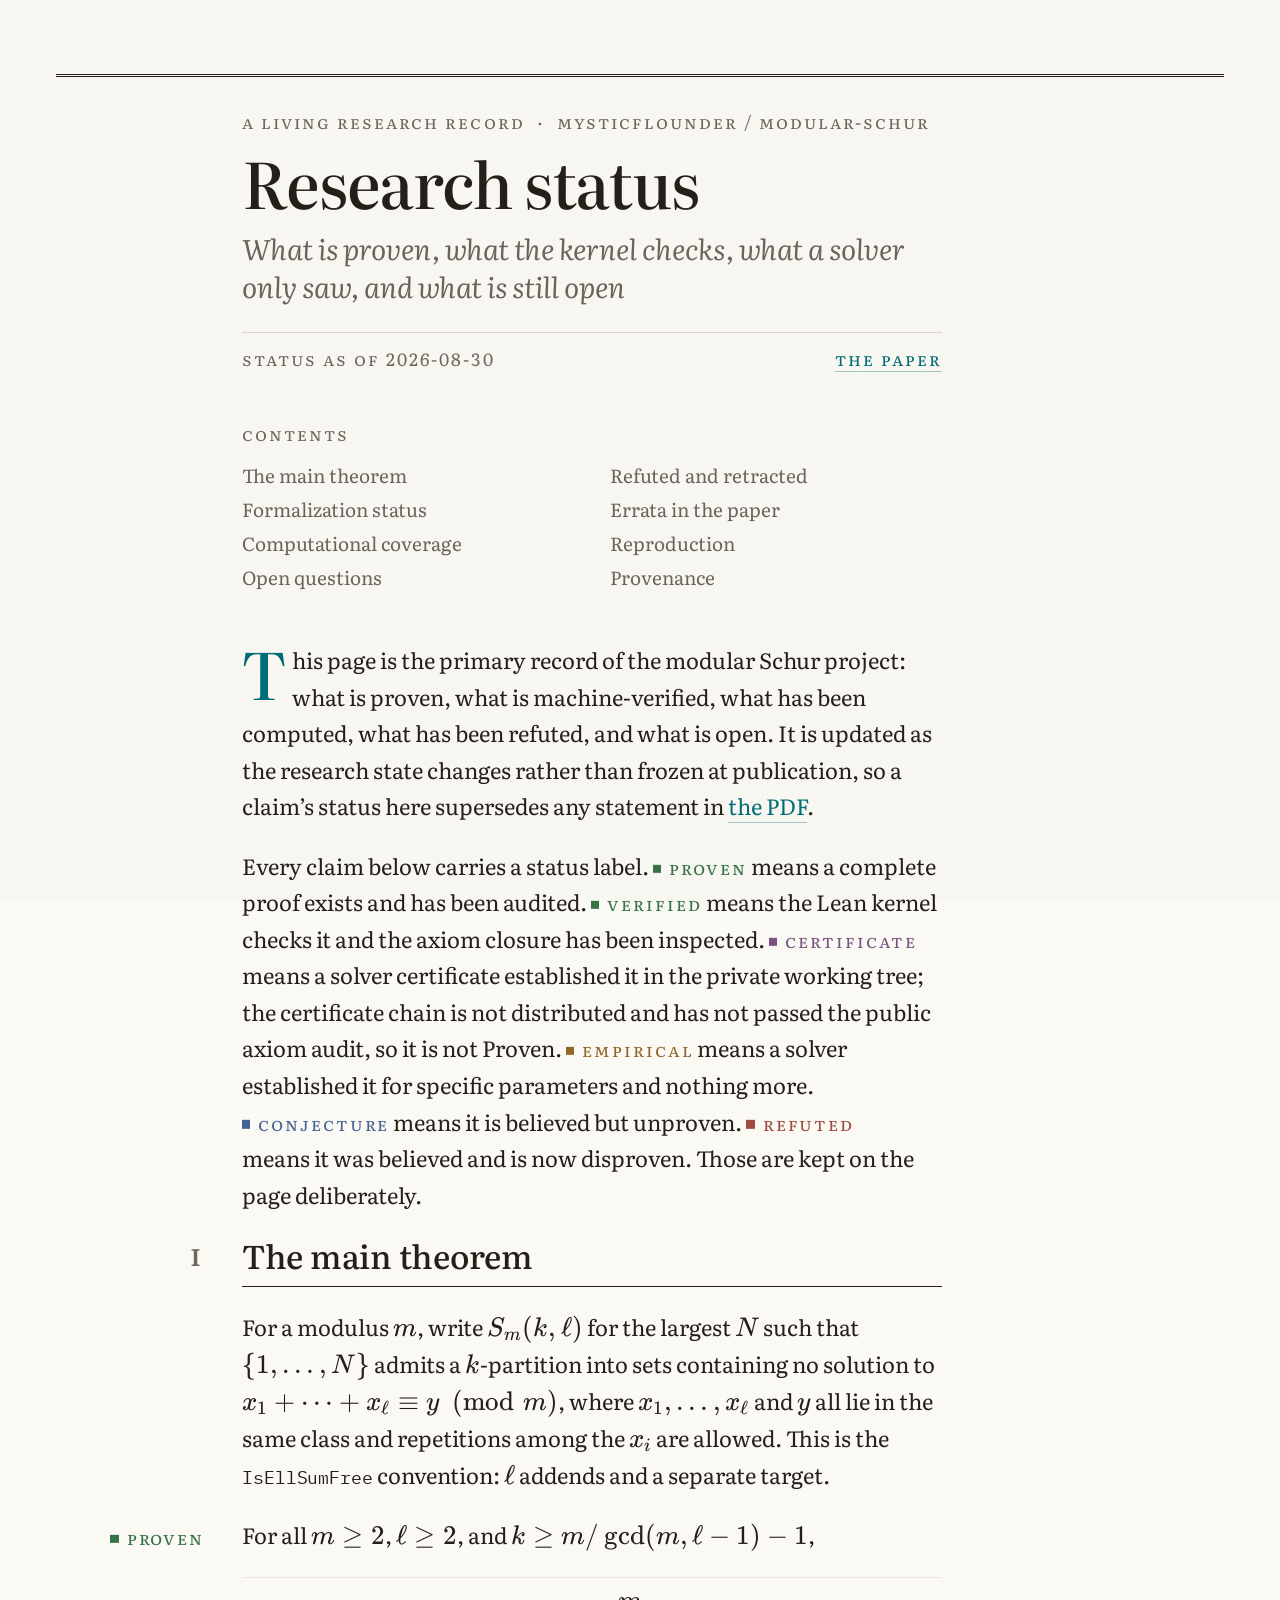
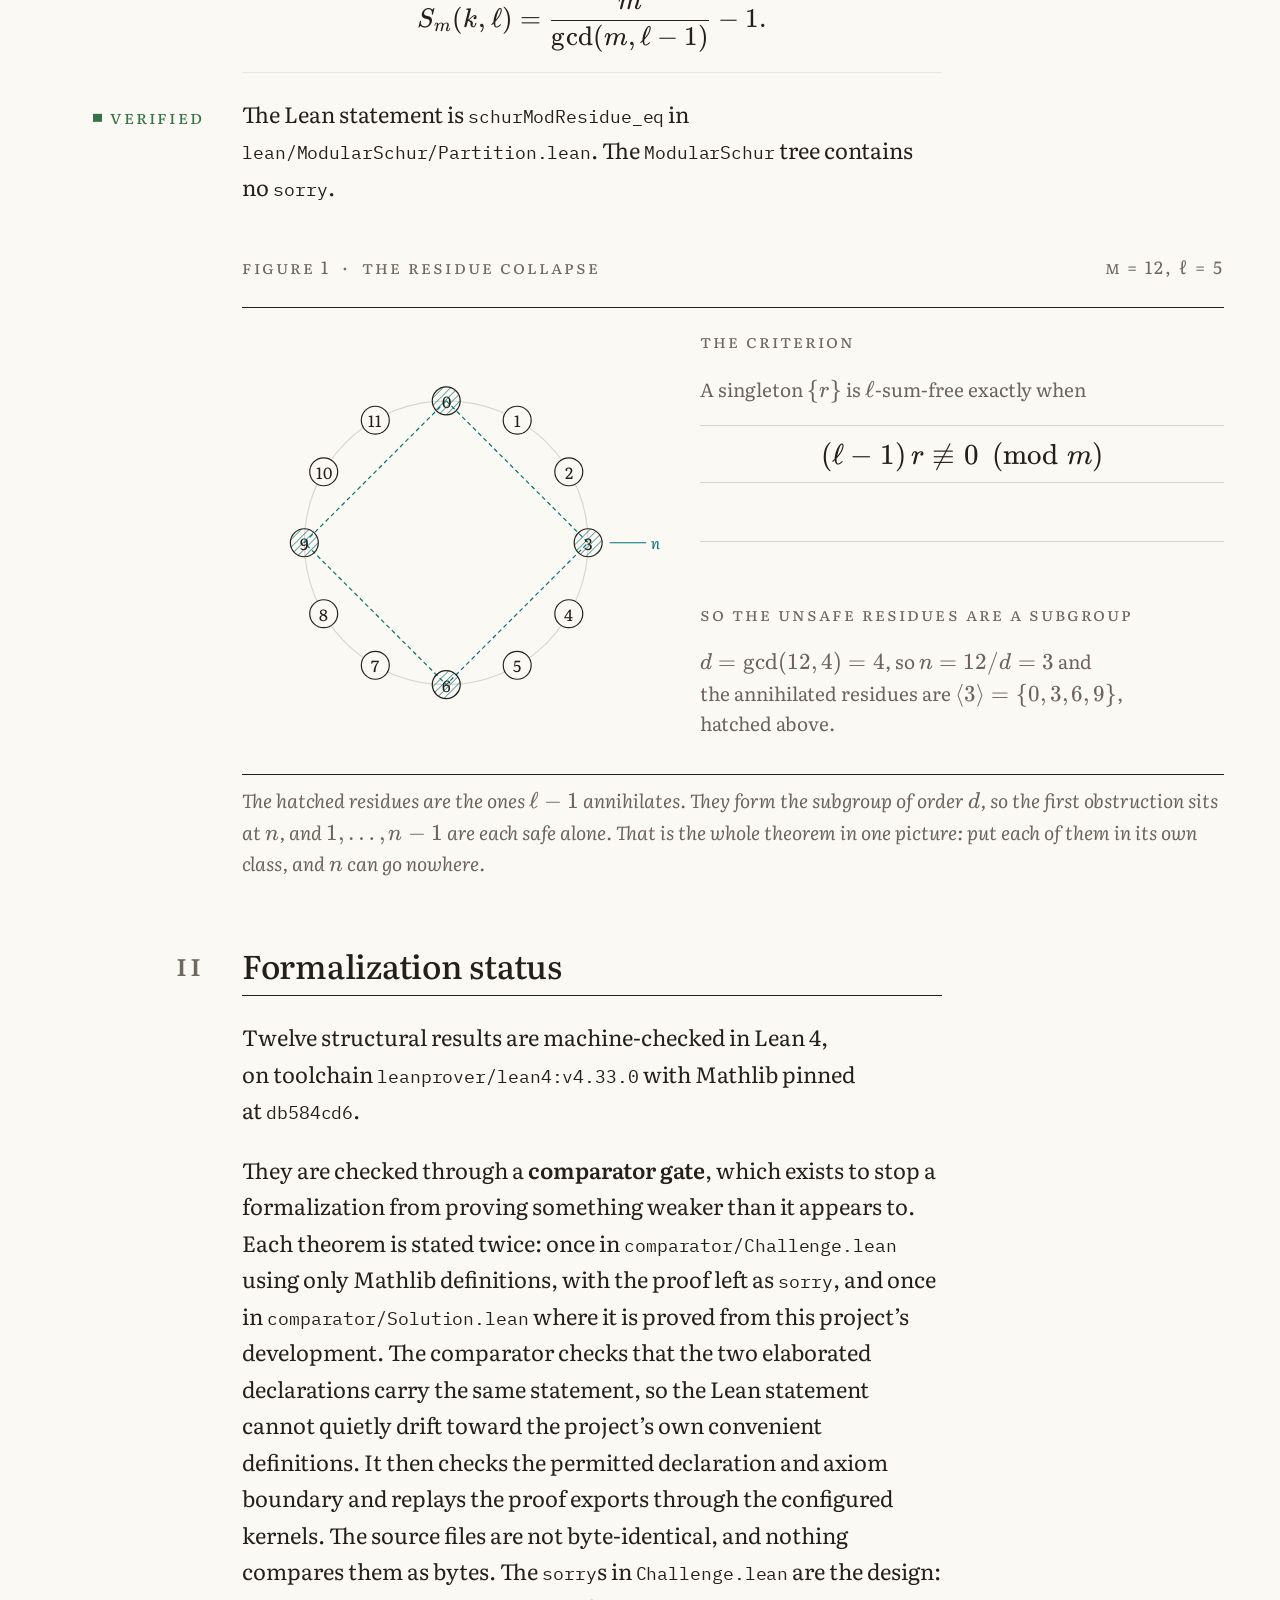
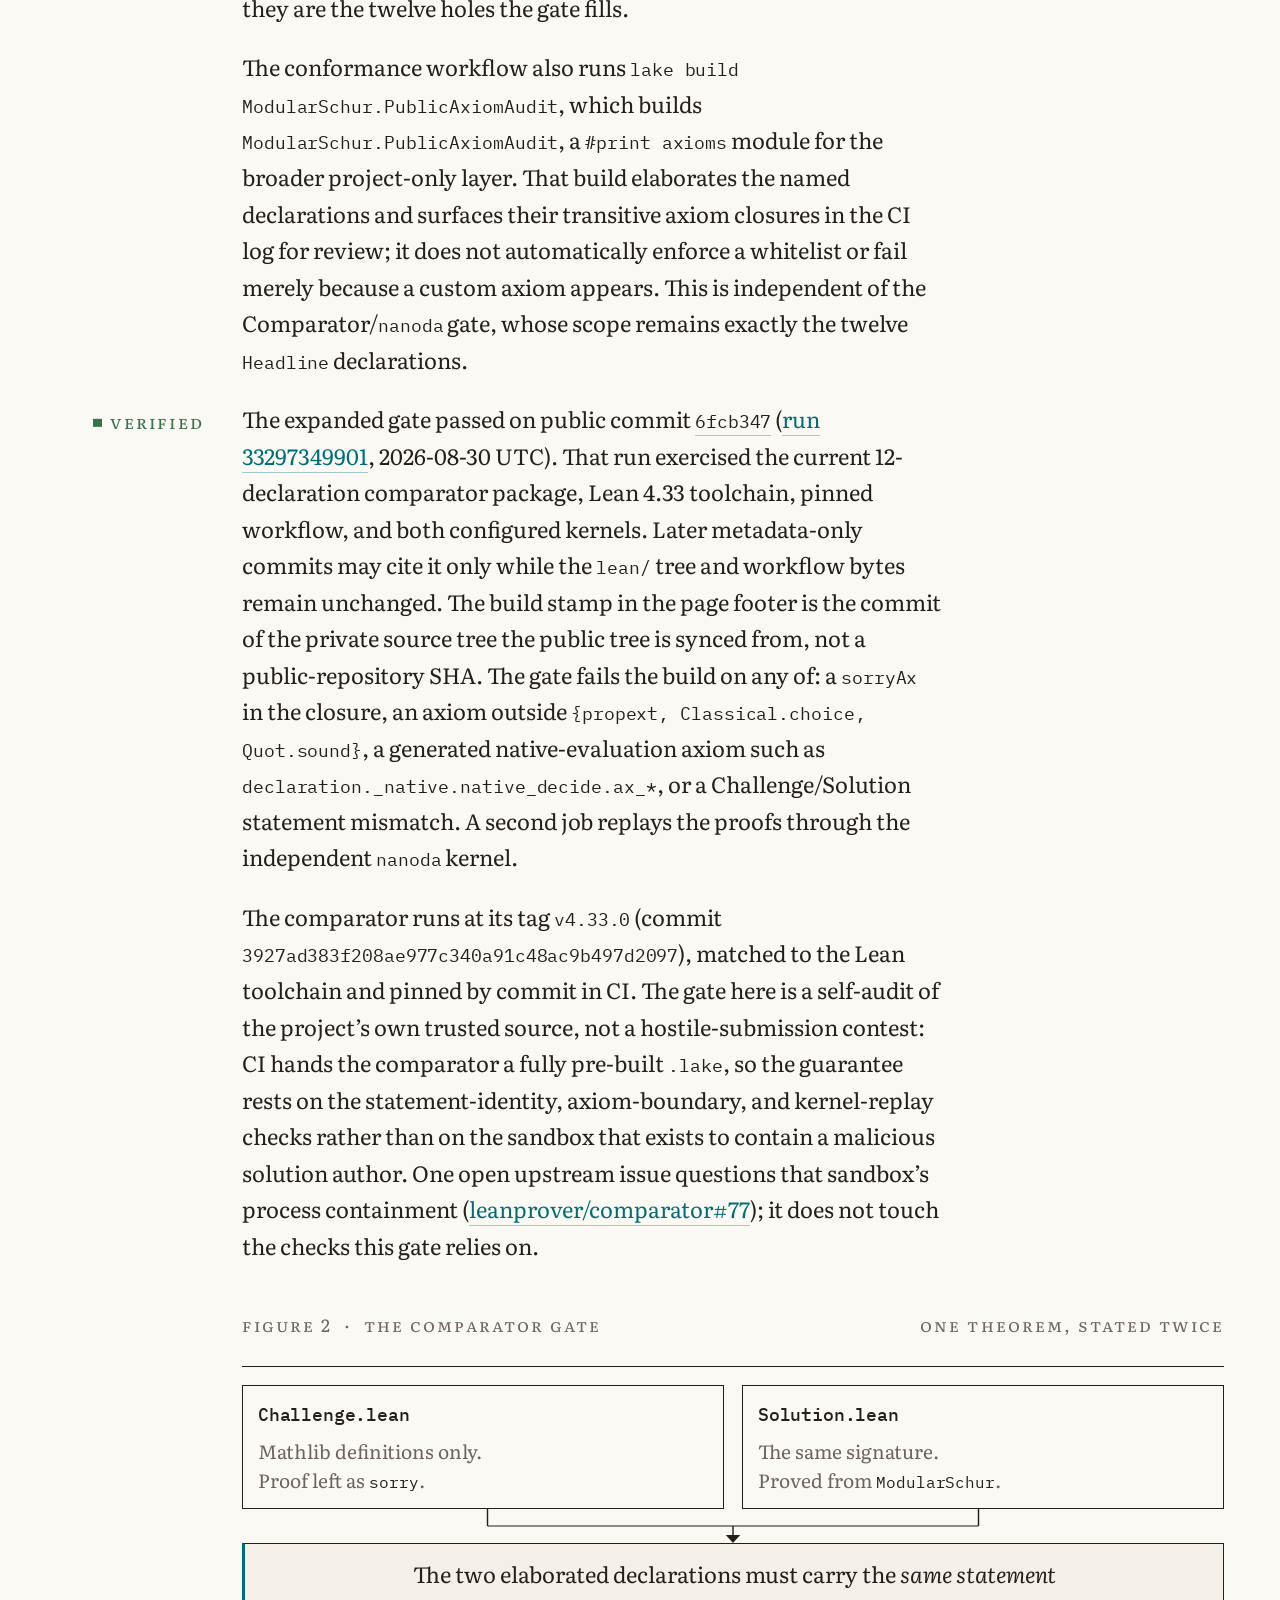
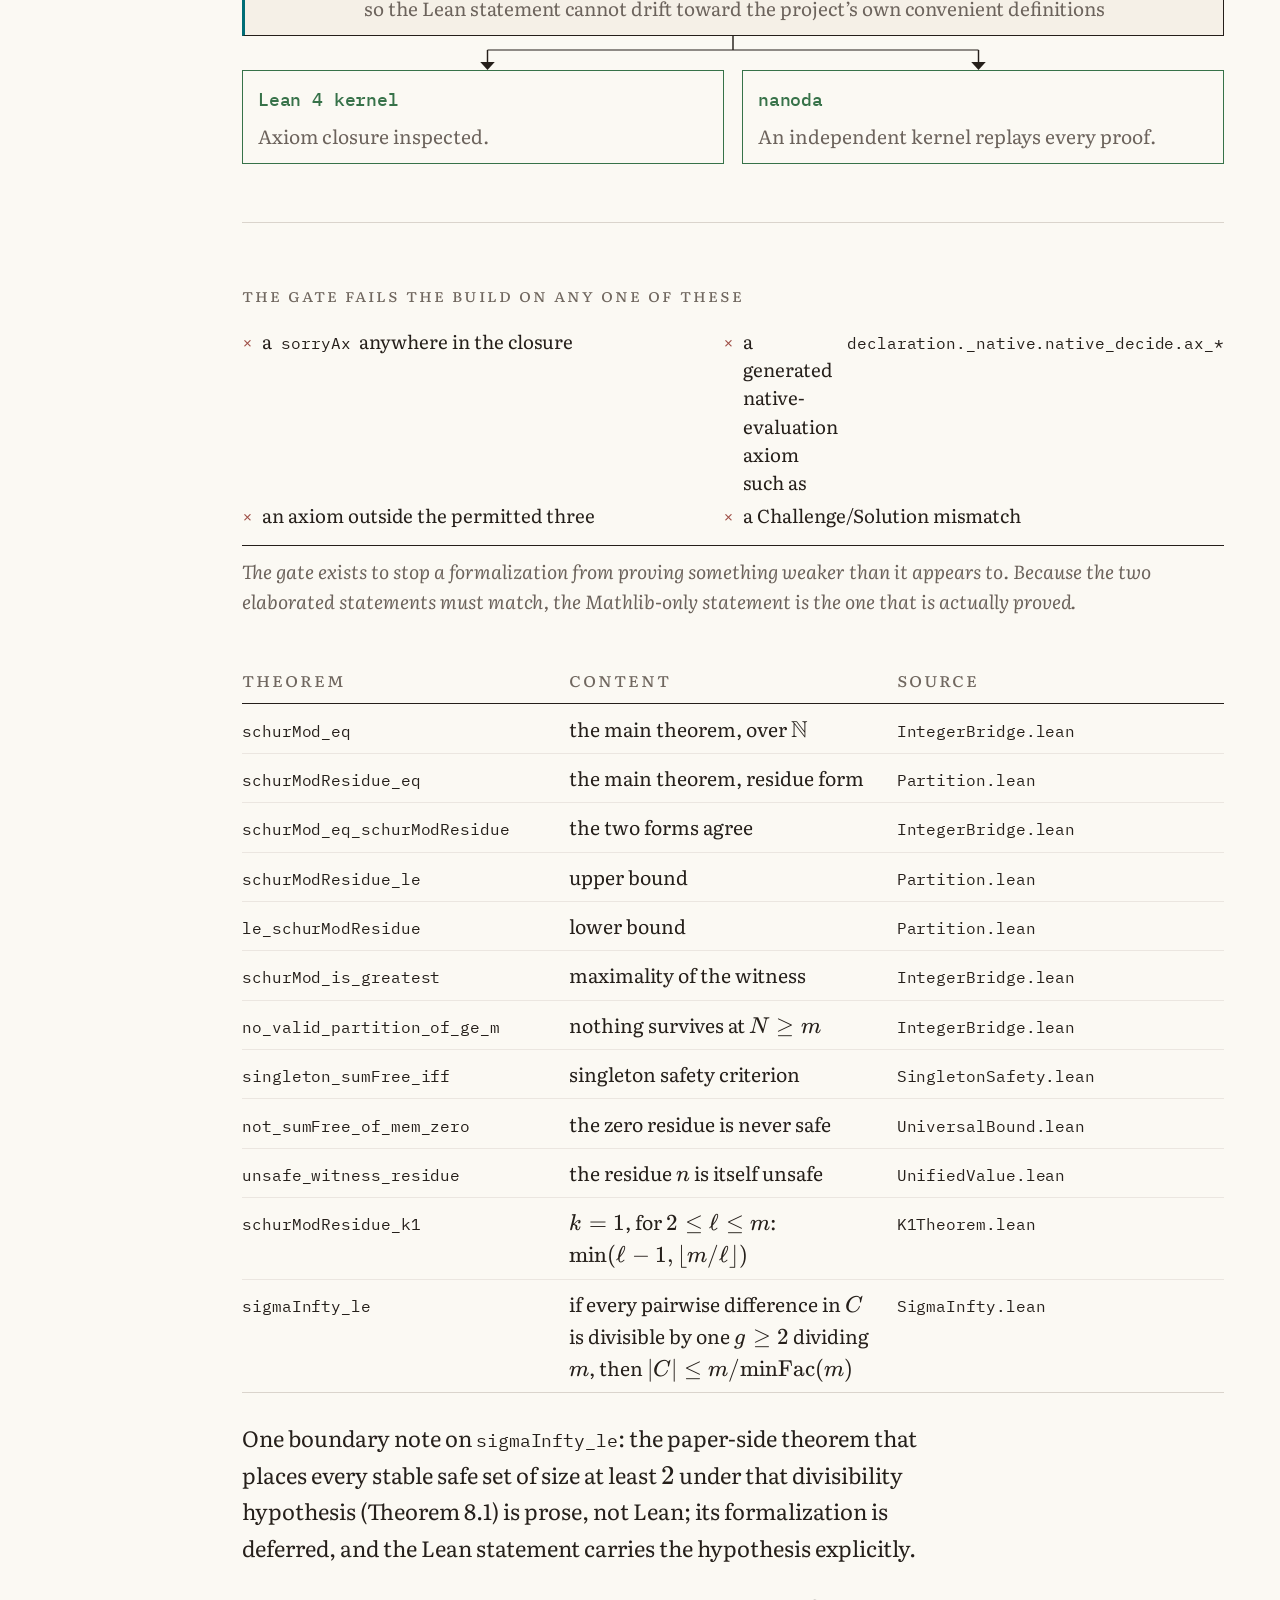
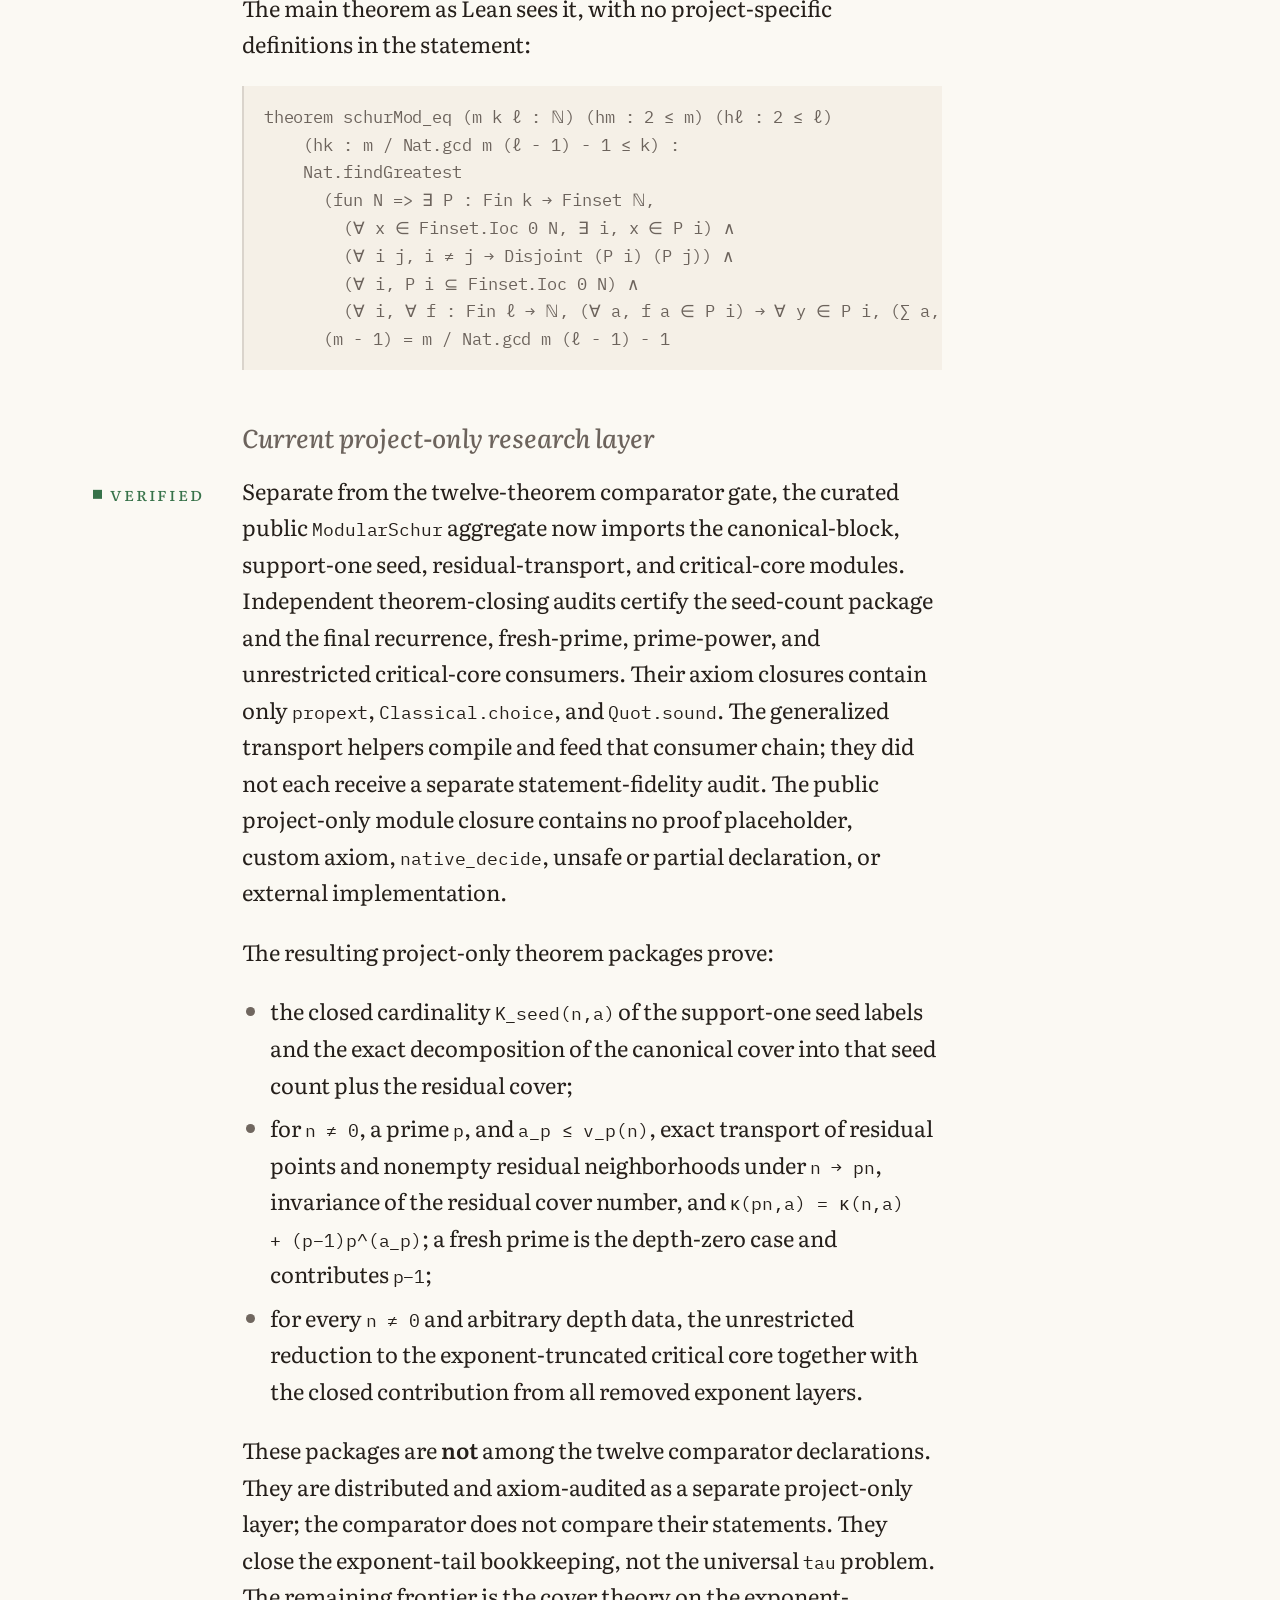
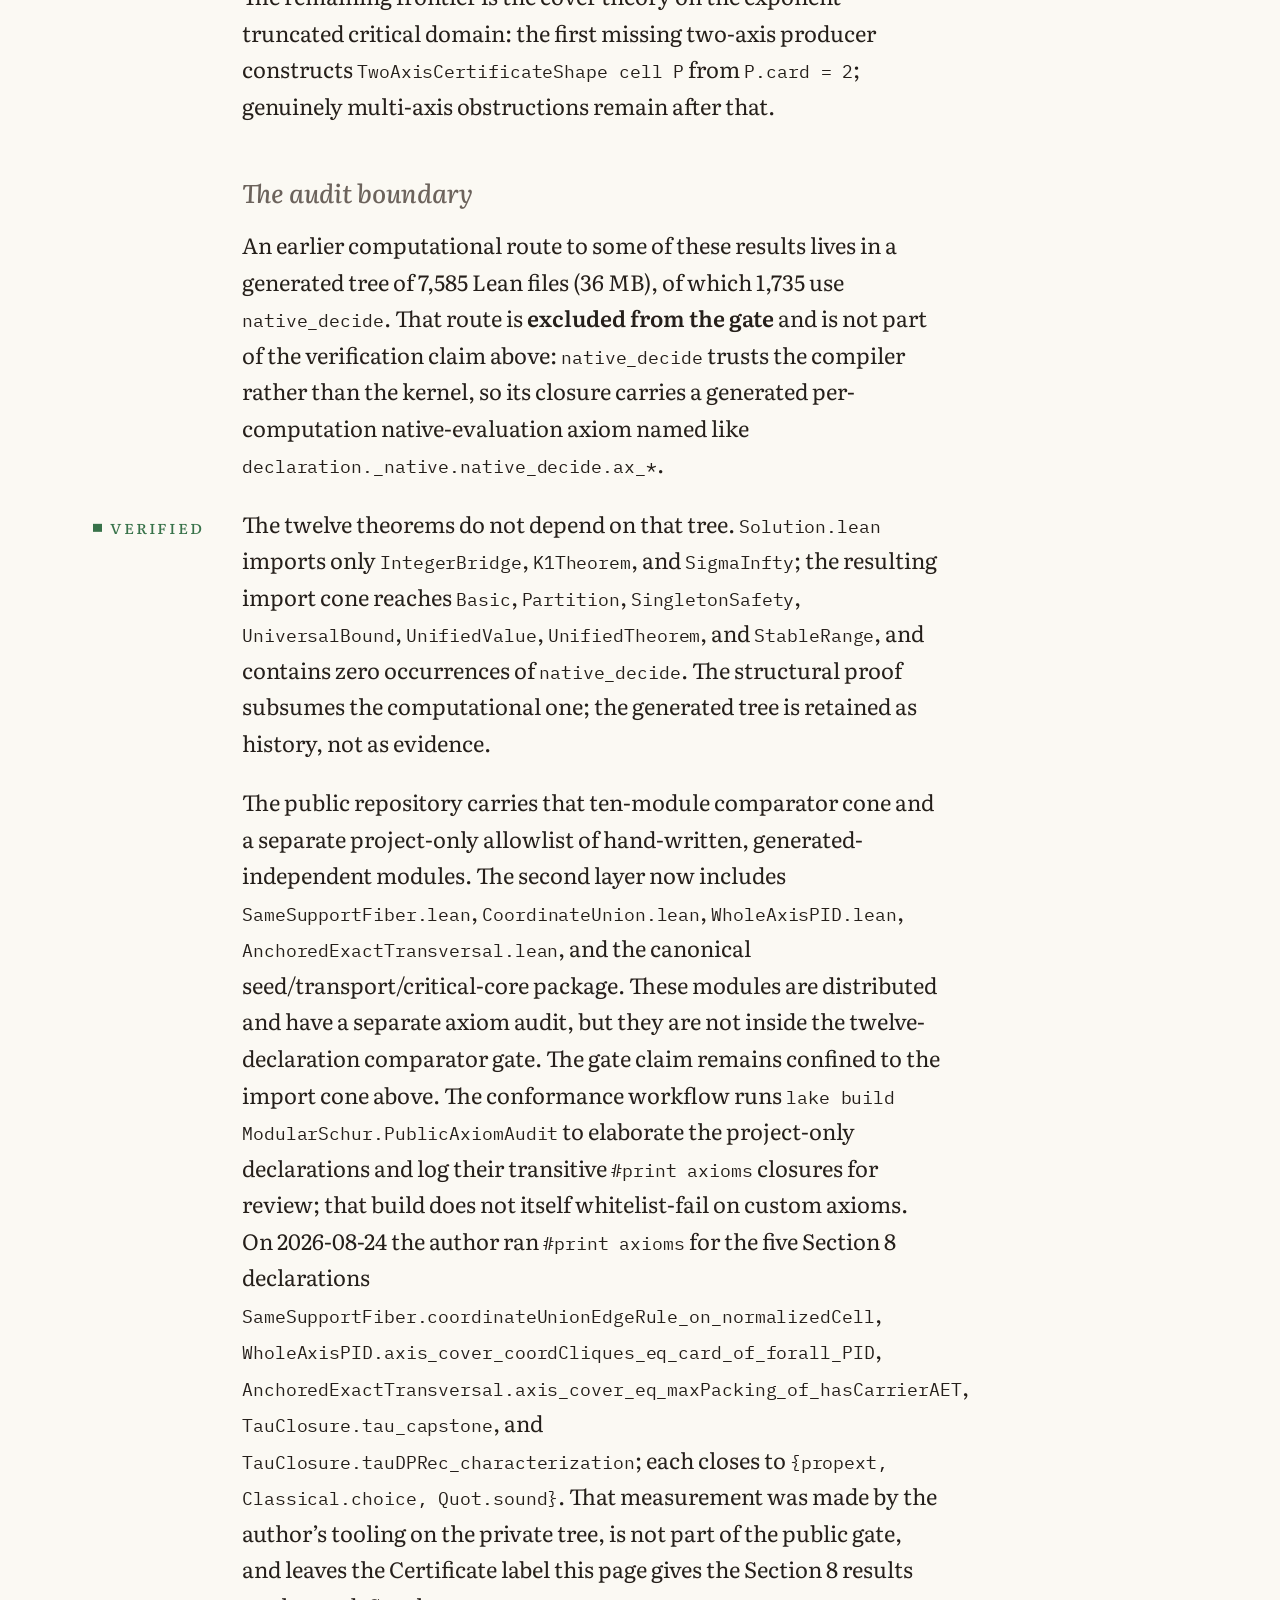
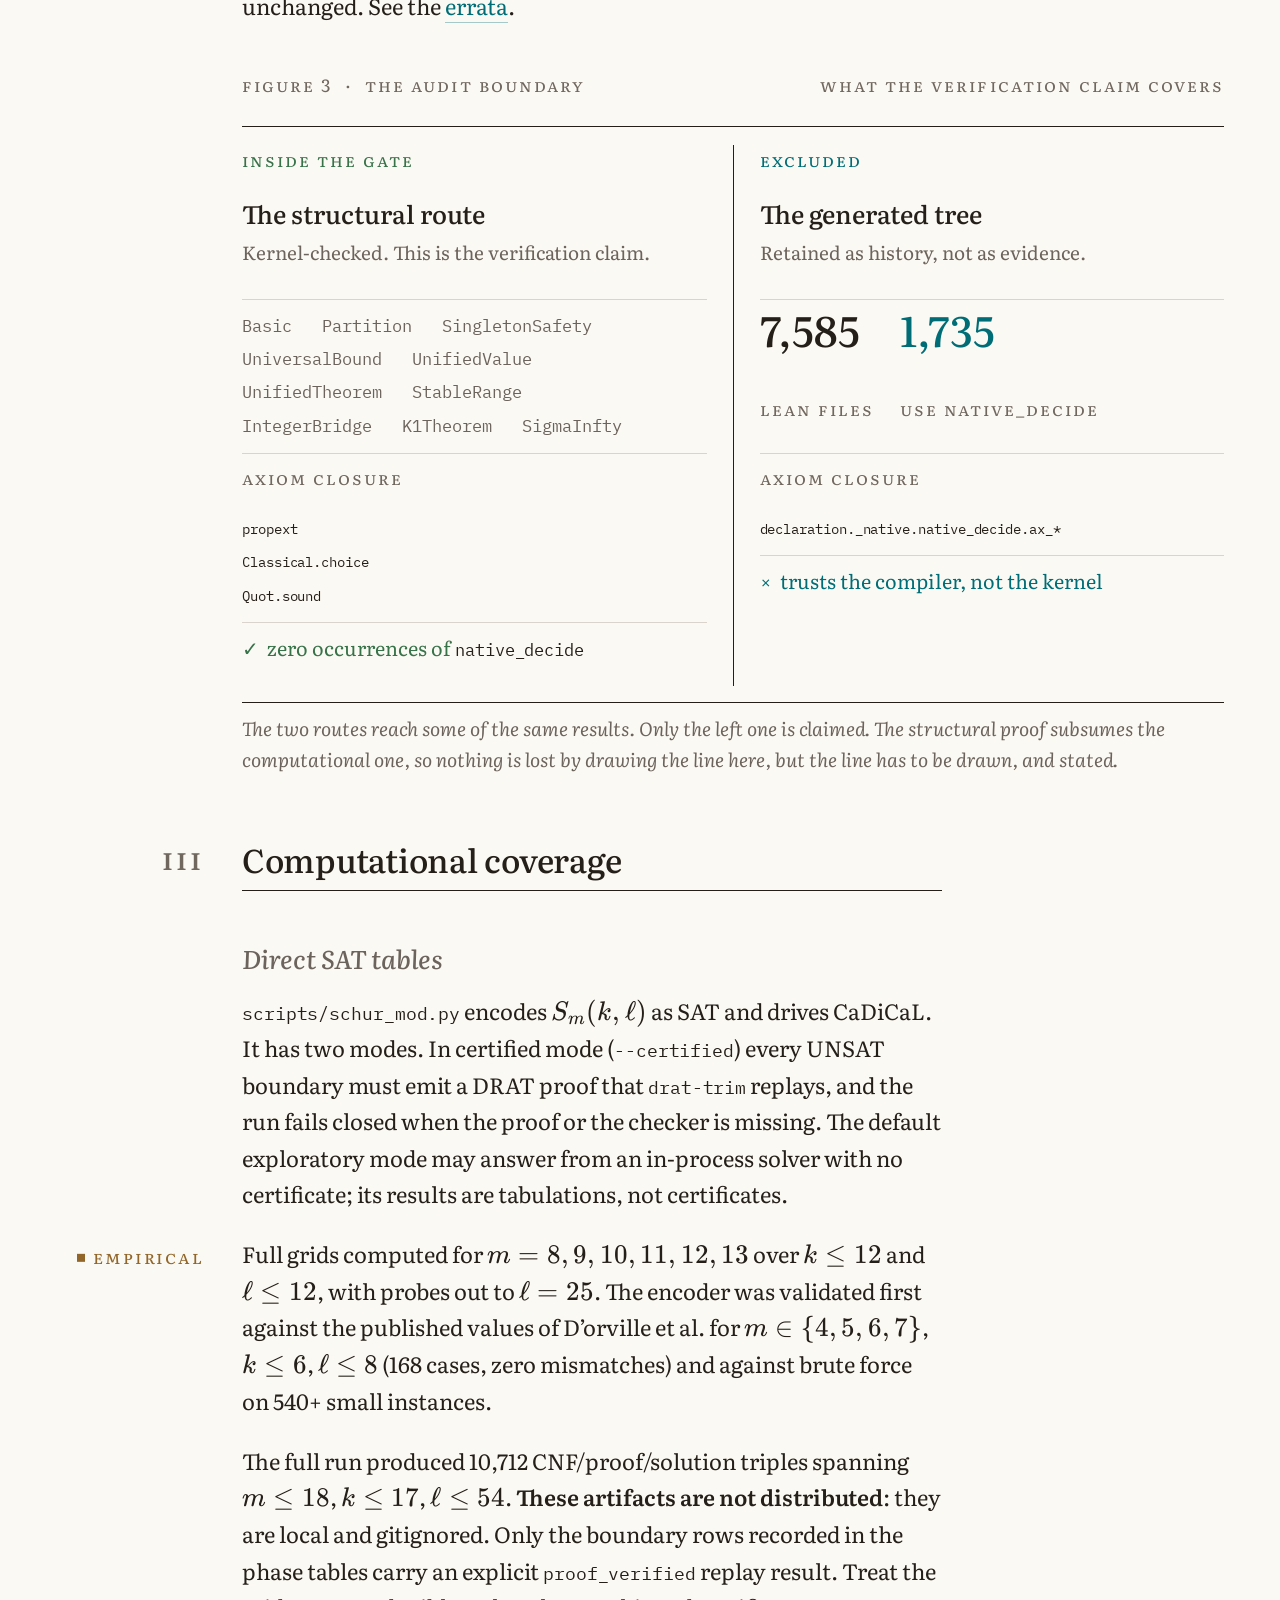
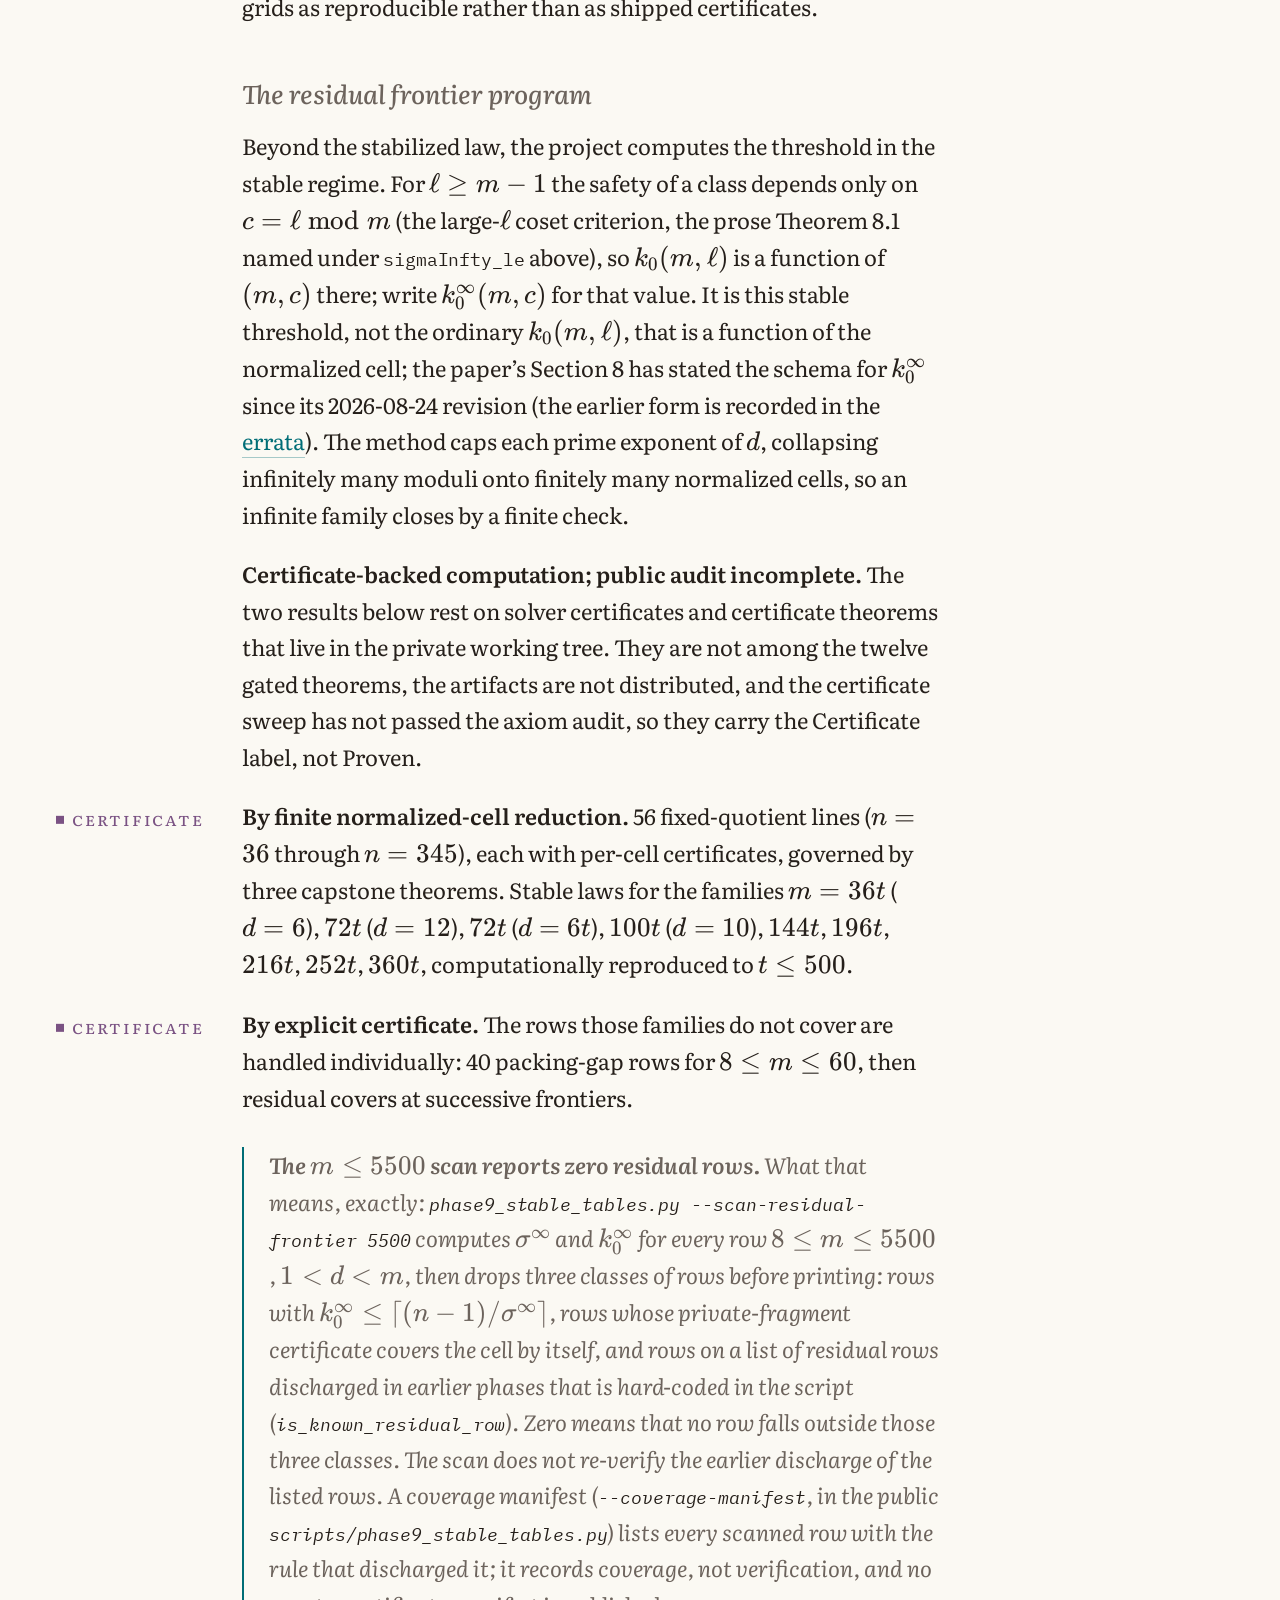
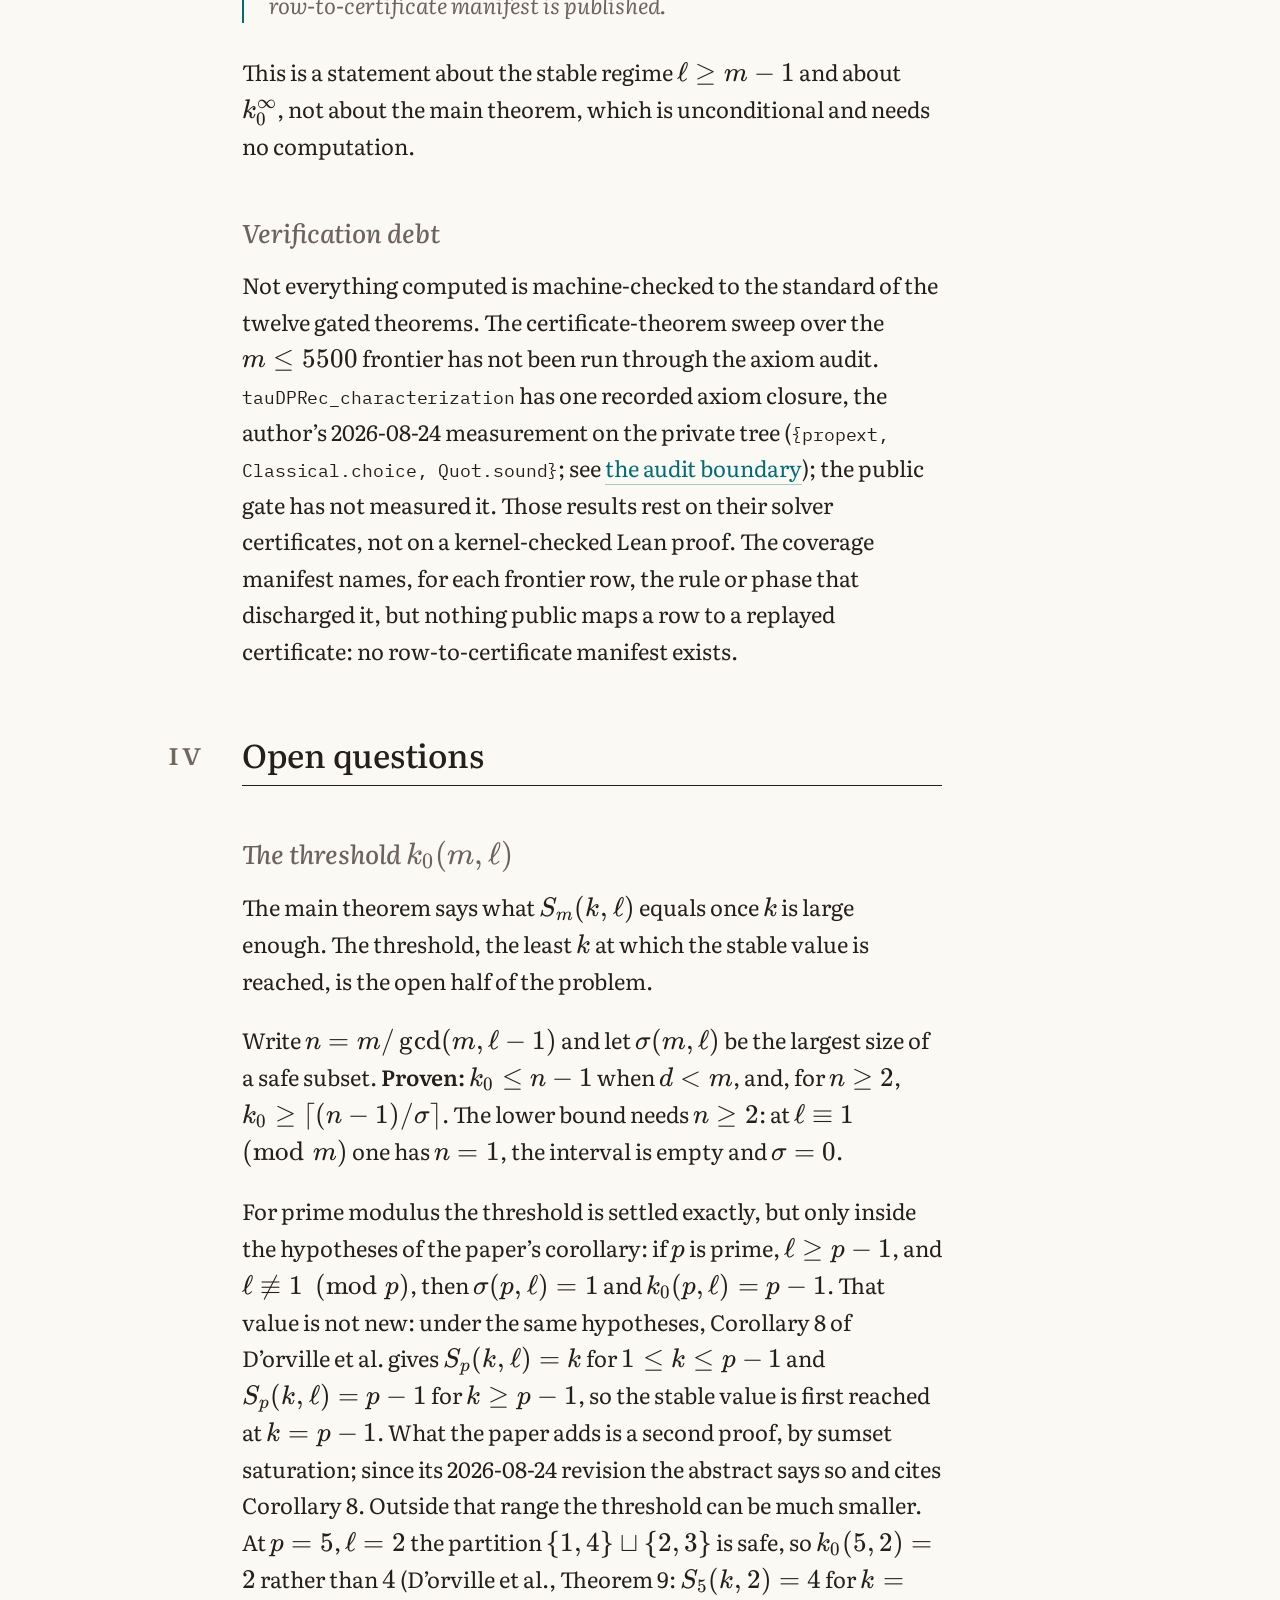
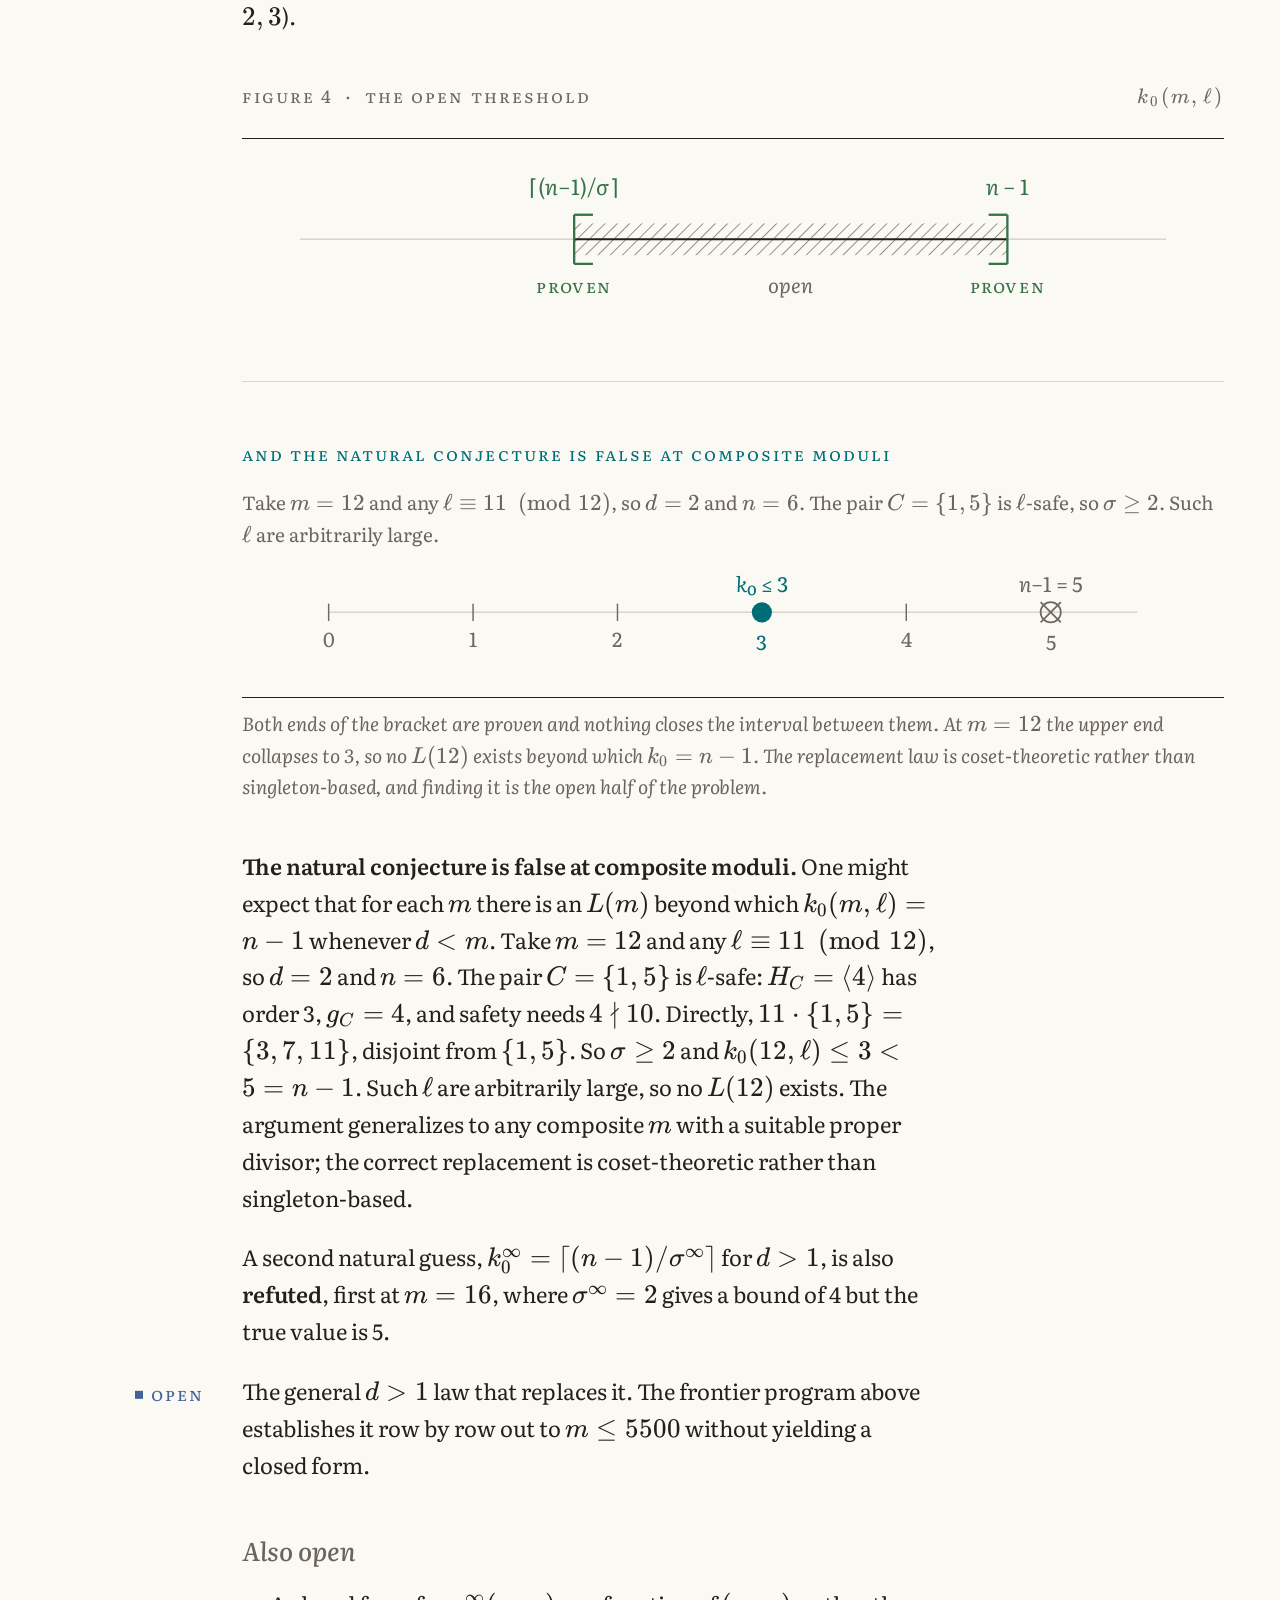
==== docs/status.html @ f4475322 "docs: avoid unsupported GitHub math macro Sync renderer-safe public documentation from source 8be47d" ====
<!DOCTYPE html>
<html lang="en">
<head>
  <meta charset="utf-8">
  <meta name="viewport" content="width=device-width, initial-scale=1">
  <title>Research status</title>
  <meta name="description" content="Research status record for the modular Schur project: claim-by-claim verification status, the Lean formalization inventory, and the computational frontier.">
  <link rel="canonical" href="https://mysticflounder.github.io/modular-schur/status.html">
  <meta property="og:title" content="Research status">
  <meta property="og:description" content="Research status record for the modular Schur project: claim-by-claim verification status, the Lean formalization inventory, and the computational frontier.">
  <meta property="og:url" content="https://mysticflounder.github.io/modular-schur/status.html">
  <meta property="og:type" content="article">
  <meta name="twitter:card" content="summary">
  <link rel="preconnect" href="https://fonts.googleapis.com">
  <link rel="preconnect" href="https://fonts.gstatic.com" crossorigin>
  <link rel="stylesheet" href="https://fonts.googleapis.com/css2?family=Literata:ital,opsz,wght@0,7..72,400;0,7..72,500;0,7..72,600;1,7..72,400;1,7..72,500&family=IBM+Plex+Mono:wght@400;500&display=swap">
  <link rel="stylesheet" href="assets/style.css">
<script defer="" src="assets/katex/katex.min.js"></script>
<script>document.addEventListener("DOMContentLoaded", function () {
 var mathElements = document.getElementsByClassName("math");
 var macros = [];
 for (var i = 0; i < mathElements.length; i++) {
  var texText = mathElements[i].firstChild;
  if (mathElements[i].tagName == "SPAN") {
   katex.render(texText.data, mathElements[i], {
    displayMode: mathElements[i].classList.contains('display'),
    throwOnError: false,
    macros: macros,
    fleqn: false
   });
}}});
</script>
<link rel="stylesheet" href="assets/katex/katex.min.css" />
</head>
<body class="page-status">

<a class="skip-link" href="#content">Skip to content</a>

<div class="sheet">


<header class="page-header">
  <div class="rule-double"></div>
  <p class="kicker">A living research record &nbsp;·&nbsp; mysticflounder / modular-schur</p>
  <h1>Research status</h1>
  <p class="subtitle">What is proven, what the kernel checks, what a solver only saw, and what is still open</p>
  <div class="dateline">
    <p class="kicker">Status as of 2026-08-30</p>
    <p class="kicker"><a href="index.html">The paper</a></p>
  </div>
</header>

<div class="body-grid">

<nav class="toc" aria-label="Contents">
  <h2>Contents</h2>
<ul>
<li><a href="#the-main-theorem" id="toc-the-main-theorem">The main theorem</a></li>
<li><a href="#formalization-status" id="toc-formalization-status">Formalization status</a></li>
<li><a href="#computational-coverage" id="toc-computational-coverage">Computational coverage</a></li>
<li><a href="#open-questions" id="toc-open-questions">Open questions</a></li>
<li><a href="#refuted-and-retracted" id="toc-refuted-and-retracted">Refuted and retracted</a></li>
<li><a href="#errata-in-the-paper" id="toc-errata-in-the-paper">Errata in the paper</a></li>
<li><a href="#reproduction" id="toc-reproduction">Reproduction</a></li>
<li><a href="#provenance" id="toc-provenance">Provenance</a></li>
</ul>
</nav>

<main id="content" class="content">
<p>This page is the primary record of the modular Schur project: what is proven, what is machine-verified, what has been computed, what has been refuted, and what is open. It is updated as the research state changes rather than frozen at publication, so a claim’s status here supersedes any statement in <a href="paper/modular-schur.pdf">the PDF</a>.</p>
<p>Every claim below carries a status label. <span class="stx st-proven">Proven</span> means a complete proof exists and has been audited. <span class="stx st-proven">Verified</span> means the Lean kernel checks it and the axiom closure has been inspected. <span class="stx st-cert">Certificate</span> means a solver certificate established it in the private working tree; the certificate chain is not distributed and has not passed the public axiom audit, so it is not Proven. <span class="stx st-empirical">Empirical</span> means a solver established it for specific parameters and nothing more. <span class="stx st-conj">Conjecture</span> means it is believed but unproven. <span class="stx st-refuted">Refuted</span> means it was believed and is now disproven. Those are kept on the page deliberately.</p>
<section id="the-main-theorem" class="level2">
<h2>The main theorem</h2>
<p>For a modulus <span class="math inline">m</span>, write <span class="math inline">S_m(k,\ell)</span> for the largest <span class="math inline">N</span> such that <span class="math inline">\{1,\ldots,N\}</span> admits a <span class="math inline">k</span>-partition into sets containing no solution to <span class="math inline">x_1 + \cdots + x_\ell \equiv y \pmod m</span>, where <span class="math inline">x_1,\ldots,x_\ell</span> and <span class="math inline">y</span> all lie in the same class and repetitions among the <span class="math inline">x_i</span> are allowed. This is the <code>IsEllSumFree</code> convention: <span class="math inline">\ell</span> addends and a separate target.</p>
<p><span class="st st-proven">Proven</span> For all <span class="math inline">m \ge 2</span>, <span class="math inline">\ell \ge 2</span>, and <span class="math inline">k \ge m/\gcd(m,\ell-1) - 1</span>,</p>
<p><span class="math display">S_m(k,\ell) = \frac{m}{\gcd(m,\ell-1)} - 1.</span></p>
<p><span class="st st-proven">Verified</span> The Lean statement is <code>schurModResidue_eq</code> in <code>lean/ModularSchur/Partition.lean</code>. The <code>ModularSchur</code> tree contains no <code>sorry</code>.</p>
<figure>
<div class="fig-head">
<p class="kicker">
Figure 1  ·  The residue collapse
</p>
<p class="kicker">
<i>m</i> = 12, <i>ℓ</i> = 5
</p>
</div>
<div class="fig-body">
<svg viewBox="0 0 400 340" role="img" aria-label="The twelve residues of Z modulo 12 arranged on a circle. The four unsafe residues 0, 3, 6 and 9 are hatched and form an inscribed square.">
<defs> <pattern id="f1hatch" width="5" height="5" patternTransform="rotate(45)" patternUnits="userSpaceOnUse"> <line class="s-acc" x1="0" y1="0" x2="0" y2="5" stroke-width="1.1"/> </pattern> </defs> <circle class="s-rule" cx="190" cy="170" r="132" stroke-width="1"/> <polygon class="s-acc" points="190,38 322,170 190,302 58,170" stroke-width="1.1" stroke-dasharray="4 3"/> <g class="s-ink" stroke-width="1.1"> <circle cx="190" cy="38"  r="13" fill="url(#f1hatch)"/> <circle cx="322" cy="170" r="13" fill="url(#f1hatch)"/> <circle cx="190" cy="302" r="13" fill="url(#f1hatch)"/> <circle cx="58"  cy="170" r="13" fill="url(#f1hatch)"/> <circle class="f-paper" cx="256" cy="56"  r="13"/> <circle class="f-paper" cx="304" cy="104" r="13"/> <circle class="f-paper" cx="304" cy="236" r="13"/> <circle class="f-paper" cx="256" cy="284" r="13"/> <circle class="f-paper" cx="124" cy="284" r="13"/> <circle class="f-paper" cx="76"  cy="236" r="13"/> <circle class="f-paper" cx="76"  cy="104" r="13"/> <circle class="f-paper" cx="124" cy="56"  r="13"/> </g> <g class="f-ink lbl"> <text x="190" y="38">0</text> <text x="256" y="56">1</text> <text x="304" y="104">2</text> <text x="322" y="170">3</text> <text x="304" y="236">4</text> <text x="256" y="284">5</text> <text x="190" y="302">6</text> <text x="124" y="284">7</text> <text x="76"  y="236">8</text> <text x="58"  y="170">9</text> <text x="76"  y="104">10</text> <text x="124" y="56">11</text> </g> <line class="s-acc" x1="342" y1="170" x2="376" y2="170" stroke-width="1"/> <text class="f-acc" x="380" y="170" font-size="14" font-style="italic" dominant-baseline="central">n</text>
</svg>
<div class="fig-aside">
<p class="kicker">
The criterion
</p>
<p class="fig-note">
A singleton <span class="math inline">\{r\}</span> is <span class="math inline">\ell</span>-sum-free exactly when
</p>
<p class="expr">
<span class="math inline">(\ell - 1)\,r \not\equiv 0 \pmod m</span>
</p>
<hr class="rule-h">
<p class="kicker">
So the unsafe residues are a subgroup
</p>
<p class="fig-note">
<span class="math inline">d = \gcd(12,4) = 4</span>, so <span class="math inline">n = 12/d = 3</span> and the annihilated residues are <span class="math inline">\langle 3\rangle = \{0,3,6,9\}</span>, hatched above.
</p>
</div>
</div>
<figcaption>
The hatched residues are the ones <span class="math inline">\ell - 1</span> annihilates. They form the subgroup of order <span class="math inline">d</span>, so the first obstruction sits at <span class="math inline">n</span>, and <span class="math inline">1, \ldots, n-1</span> are each safe alone. That is the whole theorem in one picture: put each of them in its own class, and <span class="math inline">n</span> can go nowhere.
</figcaption>
</figure>
</section>
<section id="formalization-status" class="level2">
<h2>Formalization status</h2>
<p>Twelve structural results are machine-checked in Lean 4, on toolchain <code>leanprover/lean4:v4.33.0</code> with Mathlib pinned at <code>db584cd6</code>.</p>
<p>They are checked through a <strong>comparator gate</strong>, which exists to stop a formalization from proving something weaker than it appears to. Each theorem is stated twice: once in <code>comparator/Challenge.lean</code> using only Mathlib definitions, with the proof left as <code>sorry</code>, and once in <code>comparator/Solution.lean</code> where it is proved from this project’s development. The comparator checks that the two elaborated declarations carry the same statement, so the Lean statement cannot quietly drift toward the project’s own convenient definitions. It then checks the permitted declaration and axiom boundary and replays the proof exports through the configured kernels. The source files are not byte-identical, and nothing compares them as bytes. The <code>sorry</code>s in <code>Challenge.lean</code> are the design: they are the twelve holes the gate fills.</p>
<p>The conformance workflow also runs <code>lake build ModularSchur.PublicAxiomAudit</code>, which builds <code>ModularSchur.PublicAxiomAudit</code>, a <code>#print axioms</code> module for the broader project-only layer. That build elaborates the named declarations and surfaces their transitive axiom closures in the CI log for review; it does not automatically enforce a whitelist or fail merely because a custom axiom appears. This is independent of the Comparator/<code>nanoda</code> gate, whose scope remains exactly the twelve <code>Headline</code> declarations.</p>
<p><span class="st st-proven">Verified</span> The expanded gate passed on public commit <a href="https://github.com/mysticflounder/modular-schur/commit/6fcb3470d0f22776694bd44ee2a28c87184b953d"><code>6fcb347</code></a> (<a href="https://github.com/mysticflounder/modular-schur/actions/runs/33297349901">run 33297349901</a>, 2026-08-30 UTC). That run exercised the current 12-declaration comparator package, Lean 4.33 toolchain, pinned workflow, and both configured kernels. Later metadata-only commits may cite it only while the <code>lean/</code> tree and workflow bytes remain unchanged. The build stamp in the page footer is the commit of the private source tree the public tree is synced from, not a public-repository SHA. The gate fails the build on any of: a <code>sorryAx</code> in the closure, an axiom outside <code>{propext, Classical.choice, Quot.sound}</code>, a generated native-evaluation axiom such as <code>declaration._native.native_decide.ax_*</code>, or a Challenge/Solution statement mismatch. A second job replays the proofs through the independent <code>nanoda</code> kernel.</p>
<p>The comparator runs at its tag <code>v4.33.0</code> (commit <code>3927ad383f208ae977c340a91c48ac9b497d2097</code>), matched to the Lean toolchain and pinned by commit in CI. The gate here is a self-audit of the project’s own trusted source, not a hostile-submission contest: CI hands the comparator a fully pre-built <code>.lake</code>, so the guarantee rests on the statement-identity, axiom-boundary, and kernel-replay checks rather than on the sandbox that exists to contain a malicious solution author. One open upstream issue questions that sandbox’s process containment (<a href="https://github.com/leanprover/comparator/issues/77">leanprover/comparator#77</a>); it does not touch the checks this gate relies on.</p>
<figure>
<div class="fig-head">
<p class="kicker">
Figure 2  ·  The comparator gate
</p>
<p class="kicker">
One theorem, stated twice
</p>
</div>
<div class="fig-pair">
<div class="fig-box">
<h4>
Challenge.lean
</h4>
<p>
Mathlib definitions only.<br>Proof left as <code>sorry</code>.
</p>
</div>
<div class="fig-box">
<h4>
Solution.lean
</h4>
<p>
The same signature.<br>Proved from <code>ModularSchur</code>.
</p>
</div>
</div>
<svg class="fig-link" viewBox="0 0 680 34" preserveAspectRatio="none" aria-hidden="true">
<g class="s-ink" stroke-width="1"> <line x1="170" y1="0" x2="170" y2="17"/> <line x1="510" y1="0" x2="510" y2="17"/> <line x1="170" y1="17" x2="510" y2="17"/> <line x1="340" y1="17" x2="340" y2="29"/> </g> <polygon class="f-ink" points="340,34 335,26 345,26"/>
</svg>
<div class="fig-bar">
<p>
The two elaborated declarations must carry the <em>same statement</em>
</p>
<p class="fig-note">
so the Lean statement cannot drift toward the project’s own convenient definitions
</p>
</div>
<svg class="fig-link" viewBox="0 0 680 34" preserveAspectRatio="none" aria-hidden="true">
<g class="s-ink" stroke-width="1"> <line x1="340" y1="0" x2="340" y2="14"/> <line x1="170" y1="14" x2="510" y2="14"/> <line x1="170" y1="14" x2="170" y2="29"/> <line x1="510" y1="14" x2="510" y2="29"/> </g> <polygon class="f-ink" points="170,34 165,26 175,26"/> <polygon class="f-ink" points="510,34 505,26 515,26"/>
</svg>
<div class="fig-pair">
<div class="fig-box pass">
<h4>
Lean 4 kernel
</h4>
<p>
Axiom closure inspected.
</p>
</div>
<div class="fig-box pass">
<h4>
nanoda
</h4>
<p>
An independent kernel replays every proof.
</p>
</div>
</div>
<hr class="rule-h">
<p class="kicker">
The gate fails the build on any one of these
</p>
<div class="fail-grid">
<p>
a <code>sorryAx</code> anywhere in the closure
</p>
<p>
a generated native-evaluation axiom such as <code>declaration._native.native_decide.ax_*</code>
</p>
<p>
an axiom outside the permitted three
</p>
<p>
a Challenge/Solution mismatch
</p>
</div>
<figcaption>
The gate exists to stop a formalization from proving something weaker than it appears to. Because the two elaborated statements must match, the Mathlib-only statement is the one that is actually proved.
</figcaption>
</figure>
<table>
<colgroup>
<col style="width: 33%" />
<col style="width: 33%" />
<col style="width: 33%" />
</colgroup>
<thead>
<tr>
<th>Theorem</th>
<th>Content</th>
<th>Source</th>
</tr>
</thead>
<tbody>
<tr>
<td><code>schurMod_eq</code></td>
<td>the main theorem, over <span class="math inline">\mathbb{N}</span></td>
<td><code>IntegerBridge.lean</code></td>
</tr>
<tr>
<td><code>schurModResidue_eq</code></td>
<td>the main theorem, residue form</td>
<td><code>Partition.lean</code></td>
</tr>
<tr>
<td><code>schurMod_eq_schurModResidue</code></td>
<td>the two forms agree</td>
<td><code>IntegerBridge.lean</code></td>
</tr>
<tr>
<td><code>schurModResidue_le</code></td>
<td>upper bound</td>
<td><code>Partition.lean</code></td>
</tr>
<tr>
<td><code>le_schurModResidue</code></td>
<td>lower bound</td>
<td><code>Partition.lean</code></td>
</tr>
<tr>
<td><code>schurMod_is_greatest</code></td>
<td>maximality of the witness</td>
<td><code>IntegerBridge.lean</code></td>
</tr>
<tr>
<td><code>no_valid_partition_of_ge_m</code></td>
<td>nothing survives at <span class="math inline">N \ge m</span></td>
<td><code>IntegerBridge.lean</code></td>
</tr>
<tr>
<td><code>singleton_sumFree_iff</code></td>
<td>singleton safety criterion</td>
<td><code>SingletonSafety.lean</code></td>
</tr>
<tr>
<td><code>not_sumFree_of_mem_zero</code></td>
<td>the zero residue is never safe</td>
<td><code>UniversalBound.lean</code></td>
</tr>
<tr>
<td><code>unsafe_witness_residue</code></td>
<td>the residue <span class="math inline">n</span> is itself unsafe</td>
<td><code>UnifiedValue.lean</code></td>
</tr>
<tr>
<td><code>schurModResidue_k1</code></td>
<td><span class="math inline">k=1</span>, for <span class="math inline">2 \le \ell \le m</span>: <span class="math inline">\min(\ell-1, \lfloor m/\ell \rfloor)</span></td>
<td><code>K1Theorem.lean</code></td>
</tr>
<tr>
<td><code>sigmaInfty_le</code></td>
<td>if every pairwise difference in <span class="math inline">C</span> is divisible by one <span class="math inline">g \ge 2</span> dividing <span class="math inline">m</span>, then <span class="math inline">\lvert C\rvert \le m/\mathrm{minFac}(m)</span></td>
<td><code>SigmaInfty.lean</code></td>
</tr>
</tbody>
</table>
<p>One boundary note on <code>sigmaInfty_le</code>: the paper-side theorem that places every stable safe set of size at least <span class="math inline">2</span> under that divisibility hypothesis (Theorem 8.1) is prose, not Lean; its formalization is deferred, and the Lean statement carries the hypothesis explicitly.</p>
<p>The main theorem as Lean sees it, with no project-specific definitions in the statement:</p>
<pre class="lean"><code>theorem schurMod_eq (m k ℓ : ℕ) (hm : 2 ≤ m) (hℓ : 2 ≤ ℓ)
    (hk : m / Nat.gcd m (ℓ - 1) - 1 ≤ k) :
    Nat.findGreatest
      (fun N =&gt; ∃ P : Fin k → Finset ℕ,
        (∀ x ∈ Finset.Ioc 0 N, ∃ i, x ∈ P i) ∧
        (∀ i j, i ≠ j → Disjoint (P i) (P j)) ∧
        (∀ i, P i ⊆ Finset.Ioc 0 N) ∧
        (∀ i, ∀ f : Fin ℓ → ℕ, (∀ a, f a ∈ P i) → ∀ y ∈ P i, (∑ a, f a) % m ≠ y % m))
      (m - 1) = m / Nat.gcd m (ℓ - 1) - 1</code></pre>
<section id="current-project-only-research-layer" class="level3">
<h3>Current project-only research layer</h3>
<p><span class="st st-proven">Verified</span> Separate from the twelve-theorem comparator gate, the curated public <code>ModularSchur</code> aggregate now imports the canonical-block, support-one seed, residual-transport, and critical-core modules. Independent theorem-closing audits certify the seed-count package and the final recurrence, fresh-prime, prime-power, and unrestricted critical-core consumers. Their axiom closures contain only <code>propext</code>, <code>Classical.choice</code>, and <code>Quot.sound</code>. The generalized transport helpers compile and feed that consumer chain; they did not each receive a separate statement-fidelity audit. The public project-only module closure contains no proof placeholder, custom axiom, <code>native_decide</code>, unsafe or partial declaration, or external implementation.</p>
<p>The resulting project-only theorem packages prove:</p>
<ul>
<li>the closed cardinality <code>K_seed(n,a)</code> of the support-one seed labels and the exact decomposition of the canonical cover into that seed count plus the residual cover;</li>
<li>for <code>n ≠ 0</code>, a prime <code>p</code>, and <code>a_p ≤ v_p(n)</code>, exact transport of residual points and nonempty residual neighborhoods under <code>n → pn</code>, invariance of the residual cover number, and <code>κ(pn,a) = κ(n,a) + (p−1)p^(a_p)</code>; a fresh prime is the depth-zero case and contributes <code>p−1</code>;</li>
<li>for every <code>n ≠ 0</code> and arbitrary depth data, the unrestricted reduction to the exponent-truncated critical core together with the closed contribution from all removed exponent layers.</li>
</ul>
<p>These packages are <strong>not</strong> among the twelve comparator declarations. They are distributed and axiom-audited as a separate project-only layer; the comparator does not compare their statements. They close the exponent-tail bookkeeping, not the universal <code>tau</code> problem. The remaining frontier is the cover theory on the exponent-truncated critical domain: the first missing two-axis producer constructs <code>TwoAxisCertificateShape cell P</code> from <code>P.card = 2</code>; genuinely multi-axis obstructions remain after that.</p>
</section>
<section id="the-audit-boundary" class="level3">
<h3>The audit boundary</h3>
<p>An earlier computational route to some of these results lives in a generated tree of 7,585 Lean files (36 MB), of which 1,735 use <code>native_decide</code>. That route is <strong>excluded from the gate</strong> and is not part of the verification claim above: <code>native_decide</code> trusts the compiler rather than the kernel, so its closure carries a generated per-computation native-evaluation axiom named like <code>declaration._native.native_decide.ax_*</code>.</p>
<p><span class="st st-proven">Verified</span> The twelve theorems do not depend on that tree. <code>Solution.lean</code> imports only <code>IntegerBridge</code>, <code>K1Theorem</code>, and <code>SigmaInfty</code>; the resulting import cone reaches <code>Basic</code>, <code>Partition</code>, <code>SingletonSafety</code>, <code>UniversalBound</code>, <code>UnifiedValue</code>, <code>UnifiedTheorem</code>, and <code>StableRange</code>, and contains zero occurrences of <code>native_decide</code>. The structural proof subsumes the computational one; the generated tree is retained as history, not as evidence.</p>
<p>The public repository carries that ten-module comparator cone and a separate project-only allowlist of hand-written, generated-independent modules. The second layer now includes <code>SameSupportFiber.lean</code>, <code>CoordinateUnion.lean</code>, <code>WholeAxisPID.lean</code>, <code>AnchoredExactTransversal.lean</code>, and the canonical seed/transport/critical-core package. These modules are distributed and have a separate axiom audit, but they are not inside the twelve-declaration comparator gate. The gate claim remains confined to the import cone above. The conformance workflow runs <code>lake build ModularSchur.PublicAxiomAudit</code> to elaborate the project-only declarations and log their transitive <code>#print axioms</code> closures for review; that build does not itself whitelist-fail on custom axioms. On 2026-08-24 the author ran <code>#print axioms</code> for the five Section 8 declarations <code>SameSupportFiber.coordinateUnionEdgeRule_on_normalizedCell</code>, <code>WholeAxisPID.axis_cover_coordCliques_eq_card_of_forall_PID</code>, <code>AnchoredExactTransversal.axis_cover_eq_maxPacking_of_hasCarrierAET</code>, <code>TauClosure.tau_capstone</code>, and <code>TauClosure.tauDPRec_characterization</code>; each closes to <code>{propext, Classical.choice, Quot.sound}</code>. That measurement was made by the author’s tooling on the private tree, is not part of the public gate, and leaves the Certificate label this page gives the Section 8 results unchanged. See the <a href="#errata-in-the-paper">errata</a>.</p>
<figure>
<div class="fig-head">
<p class="kicker">
Figure 3  ·  The audit boundary
</p>
<p class="kicker">
What the verification claim covers
</p>
</div>
<div class="bnd">
<div class="bnd-col">
<div>
<p class="kicker" style="color: var(--st-proven)">
Inside the gate
</p>
<h4>
The structural route
</h4>
<p class="fig-note">
Kernel-checked. This is the verification claim.
</p>
</div>
<div class="stack">
<p class="mods">
Basic   Partition   SingletonSafety<br> UniversalBound   UnifiedValue<br> UnifiedTheorem   StableRange<br> IntegerBridge   K1Theorem   SigmaInfty
</p>
</div>
<div class="stack">
<p class="kicker">
Axiom closure
</p>
<p class="mods">
<code>propext</code><br><code>Classical.choice</code><br><code>Quot.sound</code>
</p>
</div>
<p class="bnd-verdict" style="color: var(--st-proven)">
✓ <span>zero occurrences of <code>native_decide</code></span>
</p>
</div>
<div class="bnd-rule">

</div>
<div class="bnd-col">
<div>
<p class="kicker" style="color: var(--accent)">
Excluded
</p>
<h4>
The generated tree
</h4>
<p class="fig-note">
Retained as history, not as evidence.
</p>
</div>
<div class="stack" style="display: flex; gap: 26px">
<div>
<p class="fig-count">
7,585
</p>
<p class="kicker">
Lean files
</p>
</div>
<div>
<p class="fig-count" style="color: var(--accent)">
1,735
</p>
<p class="kicker">
use native_decide
</p>
</div>
</div>
<div class="stack">
<p class="kicker">
Axiom closure
</p>
<p class="mods" style="color: var(--accent)">
<code>declaration._native.native_decide.ax_*</code>
</p>
</div>
<p class="bnd-verdict" style="color: var(--accent)">
× <span>trusts the compiler, not the kernel</span>
</p>
</div>
</div>
<figcaption>
The two routes reach some of the same results. Only the left one is claimed. The structural proof subsumes the computational one, so nothing is lost by drawing the line here, but the line has to be drawn, and stated.
</figcaption>
</figure>
</section>
</section>
<section id="computational-coverage" class="level2">
<h2>Computational coverage</h2>
<section id="direct-sat-tables" class="level3">
<h3>Direct SAT tables</h3>
<p><code>scripts/schur_mod.py</code> encodes <span class="math inline">S_m(k,\ell)</span> as SAT and drives CaDiCaL. It has two modes. In certified mode (<code>--certified</code>) every UNSAT boundary must emit a DRAT proof that <code>drat-trim</code> replays, and the run fails closed when the proof or the checker is missing. The default exploratory mode may answer from an in-process solver with no certificate; its results are tabulations, not certificates.</p>
<p><span class="st st-empirical">Empirical</span> Full grids computed for <span class="math inline">m = 8, 9, 10, 11, 12, 13</span> over <span class="math inline">k \le 12</span> and <span class="math inline">\ell \le 12</span>, with probes out to <span class="math inline">\ell = 25</span>. The encoder was validated first against the published values of D’orville et al. for <span class="math inline">m \in \{4,5,6,7\}</span>, <span class="math inline">k \le 6</span>, <span class="math inline">\ell \le 8</span> (168 cases, zero mismatches) and against brute force on 540+ small instances.</p>
<p>The full run produced 10,712 CNF/proof/solution triples spanning <span class="math inline">m \le 18</span>, <span class="math inline">k \le 17</span>, <span class="math inline">\ell \le 54</span>. <strong>These artifacts are not distributed</strong>: they are local and gitignored. Only the boundary rows recorded in the phase tables carry an explicit <code>proof_verified</code> replay result. Treat the grids as reproducible rather than as shipped certificates.</p>
</section>
<section id="the-residual-frontier-program" class="level3">
<h3>The residual frontier program</h3>
<p>Beyond the stabilized law, the project computes the threshold in the stable regime. For <span class="math inline">\ell \ge m-1</span> the safety of a class depends only on <span class="math inline">c = \ell \bmod m</span> (the large-<span class="math inline">\ell</span> coset criterion, the prose Theorem 8.1 named under <code>sigmaInfty_le</code> above), so <span class="math inline">k_0(m,\ell)</span> is a function of <span class="math inline">(m,c)</span> there; write <span class="math inline">k_0^\infty(m,c)</span> for that value. It is this stable threshold, not the ordinary <span class="math inline">k_0(m,\ell)</span>, that is a function of the normalized cell; the paper’s Section 8 has stated the schema for <span class="math inline">k_0^\infty</span> since its 2026-08-24 revision (the earlier form is recorded in the <a href="#errata-in-the-paper">errata</a>). The method caps each prime exponent of <span class="math inline">d</span>, collapsing infinitely many moduli onto finitely many normalized cells, so an infinite family closes by a finite check.</p>
<p><strong>Certificate-backed computation; public audit incomplete.</strong> The two results below rest on solver certificates and certificate theorems that live in the private working tree. They are not among the twelve gated theorems, the artifacts are not distributed, and the certificate sweep has not passed the axiom audit, so they carry the Certificate label, not Proven.</p>
<p><span class="st st-cert">Certificate</span> <strong>By finite normalized-cell reduction.</strong> 56 fixed-quotient lines (<span class="math inline">n = 36</span> through <span class="math inline">n = 345</span>), each with per-cell certificates, governed by three capstone theorems. Stable laws for the families <span class="math inline">m = 36t</span> (<span class="math inline">d=6</span>), <span class="math inline">72t</span> (<span class="math inline">d=12</span>), <span class="math inline">72t</span> (<span class="math inline">d=6t</span>), <span class="math inline">100t</span> (<span class="math inline">d=10</span>), <span class="math inline">144t</span>, <span class="math inline">196t</span>, <span class="math inline">216t</span>, <span class="math inline">252t</span>, <span class="math inline">360t</span>, computationally reproduced to <span class="math inline">t \le 500</span>.</p>
<p><span class="st st-cert">Certificate</span> <strong>By explicit certificate.</strong> The rows those families do not cover are handled individually: 40 packing-gap rows for <span class="math inline">8 \le m \le 60</span>, then residual covers at successive frontiers.</p>
<blockquote>
<p><strong>The <span class="math inline">m \le 5500</span> scan reports zero residual rows.</strong> What that means, exactly: <code>phase9_stable_tables.py --scan-residual-frontier 5500</code> computes <span class="math inline">\sigma^\infty</span> and <span class="math inline">k_0^\infty</span> for every row <span class="math inline">8 \le m \le 5500</span>, <span class="math inline">1 &lt; d &lt; m</span>, then drops three classes of rows before printing: rows with <span class="math inline">k_0^\infty \le \lceil (n-1)/\sigma^\infty \rceil</span>, rows whose private-fragment certificate covers the cell by itself, and rows on a list of residual rows discharged in earlier phases that is hard-coded in the script (<code>is_known_residual_row</code>). Zero means that no row falls outside those three classes. The scan does not re-verify the earlier discharge of the listed rows. A coverage manifest (<code>--coverage-manifest</code>, in the public <code>scripts/phase9_stable_tables.py</code>) lists every scanned row with the rule that discharged it; it records coverage, not verification, and no row-to-certificate manifest is published.</p>
</blockquote>
<p>This is a statement about the stable regime <span class="math inline">\ell \ge m-1</span> and about <span class="math inline">k_0^\infty</span>, not about the main theorem, which is unconditional and needs no computation.</p>
</section>
<section id="verification-debt" class="level3">
<h3>Verification debt</h3>
<p>Not everything computed is machine-checked to the standard of the twelve gated theorems. The certificate-theorem sweep over the <span class="math inline">m \le 5500</span> frontier has not been run through the axiom audit. <code>tauDPRec_characterization</code> has one recorded axiom closure, the author’s 2026-08-24 measurement on the private tree (<code>{propext, Classical.choice, Quot.sound}</code>; see <a href="#the-audit-boundary">the audit boundary</a>); the public gate has not measured it. Those results rest on their solver certificates, not on a kernel-checked Lean proof. The coverage manifest names, for each frontier row, the rule or phase that discharged it, but nothing public maps a row to a replayed certificate: no row-to-certificate manifest exists.</p>
</section>
</section>
<section id="open-questions" class="level2">
<h2>Open questions</h2>
<section id="the-threshold-k_0mell" class="level3">
<h3>The threshold <span class="math inline">k_0(m,\ell)</span></h3>
<p>The main theorem says what <span class="math inline">S_m(k,\ell)</span> equals once <span class="math inline">k</span> is large enough. The threshold, the least <span class="math inline">k</span> at which the stable value is reached, is the open half of the problem.</p>
<p>Write <span class="math inline">n = m/\gcd(m,\ell-1)</span> and let <span class="math inline">\sigma(m,\ell)</span> be the largest size of a safe subset. <strong>Proven:</strong> <span class="math inline">k_0 \le n-1</span> when <span class="math inline">d &lt; m</span>, and, for <span class="math inline">n \ge 2</span>, <span class="math inline">k_0 \ge \lceil (n-1)/\sigma \rceil</span>. The lower bound needs <span class="math inline">n \ge 2</span>: at <span class="math inline">\ell \equiv 1 \pmod m</span> one has <span class="math inline">n = 1</span>, the interval is empty and <span class="math inline">\sigma = 0</span>.</p>
<p>For prime modulus the threshold is settled exactly, but only inside the hypotheses of the paper’s corollary: if <span class="math inline">p</span> is prime, <span class="math inline">\ell \ge p-1</span>, and <span class="math inline">\ell \not\equiv 1 \pmod p</span>, then <span class="math inline">\sigma(p,\ell) = 1</span> and <span class="math inline">k_0(p,\ell) = p-1</span>. That value is not new: under the same hypotheses, Corollary 8 of D’orville et al. gives <span class="math inline">S_p(k,\ell) = k</span> for <span class="math inline">1 \le k \le p-1</span> and <span class="math inline">S_p(k,\ell) = p-1</span> for <span class="math inline">k \ge p-1</span>, so the stable value is first reached at <span class="math inline">k = p-1</span>. What the paper adds is a second proof, by sumset saturation; since its 2026-08-24 revision the abstract says so and cites Corollary 8. Outside that range the threshold can be much smaller. At <span class="math inline">p = 5</span>, <span class="math inline">\ell = 2</span> the partition <span class="math inline">\{1,4\} \sqcup \{2,3\}</span> is safe, so <span class="math inline">k_0(5,2) = 2</span> rather than <span class="math inline">4</span> (D’orville et al., Theorem 9: <span class="math inline">S_5(k,2) = 4</span> for <span class="math inline">k = 2, 3</span>).</p>
<figure>
<div class="fig-head">
<p class="kicker">
Figure 4  ·  The open threshold
</p>
<p class="kicker">
<span class="math inline">k_0(m,\ell)</span>
</p>
</div>
<svg viewBox="0 0 680 116" role="img" aria-label="A number line. A proven lower bound at the ceiling of n minus 1 over sigma, a proven upper bound at n minus 1, and the interval between them hatched as open.">
<defs> <pattern id="f4gap" width="6" height="6" patternTransform="rotate(45)" patternUnits="userSpaceOnUse"> <line class="s-faint" x1="0" y1="0" x2="0" y2="6" stroke-width="1"/> </pattern> </defs> <rect x="230" y="46" width="300" height="22" fill="url(#f4gap)"/> <line class="s-rule" x1="40" y1="57" x2="640" y2="57" stroke-width="1"/> <line class="s-ink" x1="230" y1="57" x2="530" y2="57" stroke-width="1.4"/> <g class="s-pass" stroke-width="1.6"> <line x1="230" y1="40" x2="230" y2="74"/> <line x1="230" y1="40" x2="243" y2="40"/> <line x1="230" y1="74" x2="243" y2="74"/> <line x1="530" y1="40" x2="530" y2="74"/> <line x1="530" y1="40" x2="517" y2="40"/> <line x1="530" y1="74" x2="517" y2="74"/> </g> <g class="f-pass" text-anchor="middle"> <text x="230" y="26" font-size="15">⌈(<tspan font-style="italic">n</tspan>−1)/<tspan font-style="italic">σ</tspan>⌉</text> <text x="530" y="26" font-size="15"><tspan font-style="italic">n</tspan> − 1</text> <text class="lbl-sm" x="230" y="94">Proven</text> <text class="lbl-sm" x="530" y="94">Proven</text> </g> <text class="f-faint" x="380" y="94" font-size="14" font-style="italic" text-anchor="middle">open</text>
</svg>
<hr class="rule-h">
<p class="kicker" style="color: var(--accent)">
And the natural conjecture is false at composite moduli
</p>
<p class="fig-note">
Take <span class="math inline">m = 12</span> and any <span class="math inline">\ell \equiv 11 \pmod{12}</span>, so <span class="math inline">d = 2</span> and <span class="math inline">n = 6</span>. The pair <span class="math inline">C = \{1,5\}</span> is <span class="math inline">\ell</span>-safe, so <span class="math inline">\sigma \ge 2</span>. Such <span class="math inline">\ell</span> are arbitrarily large.
</p>
<svg viewBox="0 0 680 78" role="img" aria-label="For m equals 12, the threshold is at most 3, while n minus 1 equals 5 is crossed out.">
<line class="s-rule" x1="60" y1="30" x2="620" y2="30" stroke-width="1"/> <g class="s-faint" stroke-width="1"> <line x1="60"  y1="24" x2="60"  y2="36"/> <line x1="160" y1="24" x2="160" y2="36"/> <line x1="260" y1="24" x2="260" y2="36"/> <line x1="460" y1="24" x2="460" y2="36"/> </g> <g class="f-faint" text-anchor="middle" font-size="14"> <text x="60"  y="54">0</text> <text x="160" y="54">1</text> <text x="260" y="54">2</text> <text x="460" y="54">4</text> </g> <circle class="f-acc" cx="360" cy="30" r="7"/> <text class="f-acc" x="360" y="16" font-size="14.5" text-anchor="middle"><tspan font-style="italic">k</tspan>₀ ≤ 3</text> <text class="f-acc" x="360" y="56" font-size="14" text-anchor="middle">3</text> <circle class="s-faint" cx="560" cy="30" r="7" stroke-width="1.2"/> <g class="s-faint" stroke-width="1.2"> <line x1="553" y1="23" x2="567" y2="37"/> <line x1="567" y1="23" x2="553" y2="37"/> </g> <text class="f-faint" x="560" y="16" font-size="14.5" text-anchor="middle"><tspan font-style="italic">n</tspan>−1 = 5</text> <text class="f-faint" x="560" y="56" font-size="14" text-anchor="middle">5</text>
</svg>
<figcaption>
Both ends of the bracket are proven and nothing closes the interval between them. At <span class="math inline">m = 12</span> the upper end collapses to 3, so no <span class="math inline">L(12)</span> exists beyond which <span class="math inline">k_0 = n-1</span>. The replacement law is coset-theoretic rather than singleton-based, and finding it is the open half of the problem.
</figcaption>
</figure>
<p><strong>The natural conjecture is false at composite moduli.</strong> One might expect that for each <span class="math inline">m</span> there is an <span class="math inline">L(m)</span> beyond which <span class="math inline">k_0(m,\ell) = n-1</span> whenever <span class="math inline">d &lt; m</span>. Take <span class="math inline">m = 12</span> and any <span class="math inline">\ell \equiv 11 \pmod{12}</span>, so <span class="math inline">d = 2</span> and <span class="math inline">n = 6</span>. The pair <span class="math inline">C = \{1,5\}</span> is <span class="math inline">\ell</span>-safe: <span class="math inline">H_C = \langle 4\rangle</span> has order 3, <span class="math inline">g_C = 4</span>, and safety needs <span class="math inline">4 \nmid 10</span>. Directly, <span class="math inline">11 \cdot \{1,5\} = \{3,7,11\}</span>, disjoint from <span class="math inline">\{1,5\}</span>. So <span class="math inline">\sigma \ge 2</span> and <span class="math inline">k_0(12,\ell) \le 3 &lt; 5 = n-1</span>. Such <span class="math inline">\ell</span> are arbitrarily large, so no <span class="math inline">L(12)</span> exists. The argument generalizes to any composite <span class="math inline">m</span> with a suitable proper divisor; the correct replacement is coset-theoretic rather than singleton-based.</p>
<p>A second natural guess, <span class="math inline">k_0^\infty = \lceil (n-1)/\sigma^\infty \rceil</span> for <span class="math inline">d &gt; 1</span>, is also <strong>refuted</strong>, first at <span class="math inline">m = 16</span>, where <span class="math inline">\sigma^\infty = 2</span> gives a bound of 4 but the true value is 5.</p>
<p><span class="st st-conj">Open</span> The general <span class="math inline">d &gt; 1</span> law that replaces it. The frontier program above establishes it row by row out to <span class="math inline">m \le 5500</span> without yielding a closed form.</p>
</section>
<section id="also-open" class="level3">
<h3>Also open</h3>
<ul>
<li>A closed form for <span class="math inline">\sigma^\infty(m,c)</span> as a function of <span class="math inline">(m,c)</span>, rather than a maximum over subsets.</li>
<li>The boundary regime <span class="math inline">1 \le k &lt; n-1</span>. No unified formula; per-row eventual periodicity in <span class="math inline">\ell</span> is <strong>conjectured</strong>, supported by the tables for <span class="math inline">8 \le m \le 13</span>.</li>
<li><span class="math inline">\sigma(m,\ell) = \max\{\lvert H\rvert : H &lt; \mathbb{Z}/m</span> proper, <span class="math inline">\ell H \cap H = \varnothing\}</span>. <strong>Conjecture</strong>.</li>
<li>A universal closed form for <span class="math inline">\tau</span>, the residual minimum set cover. <strong>Open</strong>. Exponent-tail stripping is now proved in Lean, so the live problem is the exponent-truncated critical domain. Anchored exact transversals remain useful certificates for individual fibers but do not supply a universal route.</li>
</ul>
</section>
<section id="erdős-problem-483" class="level3">
<h3>Erdős problem 483</h3>
<p><strong>This project does not address Erdős problem 483.</strong> The problem asks for the growth rate of the Schur numbers, whether <span class="math inline">f(k) &lt; c^k</span>, which no finite computation resolves. It is not the determination of <span class="math inline">S(6)</span>.</p>
<p><span class="math inline">S(6)</span> itself is unknown, with <span class="math inline">536 \le S(6) \le 1836</span>; the lower bound has stood since 2000. A recon pass on it concluded it was not a productive target for this project and it was <strong>abandoned</strong>. One lead was noted and not pursued: since <span class="math inline">h(r) \le f(r)</span> and <span class="math inline">f(6) = S(6)</span>, any modular sum-free 6-colouring of <span class="math inline">[N]</span> modulo <span class="math inline">N+1</span> certifies <span class="math inline">S(6) \ge N</span>.</p>
<p>A planned Rado-number thread was <strong>never executed</strong>; the material that exists is a landscape memo, not a result.</p>
</section>
<section id="dorville-et-al.-problems" class="level3">
<h3>D’orville et al. problems</h3>
<p>This work engages two parts of Problem 1 of the originating paper. The numbering was checked against the published original on 2026-08-24 (<em>Integers</em> 25 (2025), #A62, Problem 1): part 3 asks for <span class="math inline">S_m(1,\ell)</span> when <span class="math inline">2 &lt; \ell &lt; (m+1)/2</span> and <span class="math inline">m \ge 8</span>; part 5 asks for <span class="math inline">S_m(k,\ell)</span> when <span class="math inline">m \ge 8</span>. <strong>Part 3</strong>, the values of <span class="math inline">S_m(1,\ell)</span> for <span class="math inline">2 &lt; \ell &lt; (m+1)/2</span>, <span class="math inline">m \ge 8</span>, is <strong>closed</strong> by this work as <span class="math inline">S_m(1,\ell) = \min(\ell-1, \lfloor m/\ell \rfloor)</span>, formalized as <code>schurModResidue_k1</code>. <strong>Part 5</strong>’s large-<span class="math inline">k</span> regime is settled by the main theorem. The parts not named here are not addressed by this work.</p>
</section>
</section>
<section id="refuted-and-retracted" class="level2">
<h2>Refuted and retracted</h2>
<p>These were working hypotheses in this project and are now known false. They stay on the page with their refuting evidence, because the cost of a dead end is paid twice if it is not recorded.</p>
<section id="the-anchored-exact-transversal-route" class="level3">
<h3>The anchored exact transversal route</h3>
<p>Write <span class="math inline">\nu</span> for the maximum packing and <span class="math inline">\theta</span> for the axis cover of a fiber’s conflict structure. The <strong>anchored exact transversal</strong> hypothesis (AET) asserted <span class="math inline">\theta = \nu</span>: that the cover is always tight.</p>
<figure>
<div class="fig-head">
<p class="kicker">
Figure 5  ·  The Coordinate-Union Edge Rule
</p>
<p class="kicker">
<span class="math inline">G_{\mathrm{atom}}[X_P]</span>
</p>
</div>
<div class="fig-body">
<svg viewBox="0 0 440 290" role="img" aria-label="Six atoms of a two-axis fiber. The first axis groups atoms into column cliques, the second into row cliques; the atom graph is the union of both edge sets.">
<text class="er-l1" x="220" y="30" text-anchor="middle" font-size="14" font-style="italic" fill="var(--ink-soft)">cliques along the first axis g<tspan dy="3" font-size="10">1</tspan></text> <text class="er-l2" x="220" y="30" text-anchor="middle" font-size="14" font-style="italic" fill="var(--ink-soft)">cliques along the second axis g<tspan dy="3" font-size="10">2</tspan></text> <text class="er-l3" x="220" y="30" text-anchor="middle" font-size="14" font-style="italic" fill="var(--ink-soft)">the union: the atom graph on X<tspan dy="3" font-size="10">P</tspan></text> <g class="er-b1"> <rect x="38" y="55" width="44" height="190" rx="5" fill="var(--st-conj)" fill-opacity="0.13"/> <rect x="148" y="55" width="44" height="190" rx="5" fill="var(--st-conj)" fill-opacity="0.13"/> <rect x="258" y="55" width="44" height="190" rx="5" fill="var(--st-conj)" fill-opacity="0.13"/> <rect x="368" y="55" width="44" height="190" rx="5" fill="var(--st-conj)" fill-opacity="0.13"/> </g> <g class="er-b2"> <rect x="30" y="198" width="390" height="44" rx="5" fill="var(--st-empiric)" fill-opacity="0.15"/> <rect x="30" y="128" width="390" height="44" rx="5" fill="var(--st-empiric)" fill-opacity="0.15"/> <rect x="30" y="58" width="390" height="44" rx="5" fill="var(--st-empiric)" fill-opacity="0.15"/> </g> <g class="er-e1"> <line class="er-e1s" x1="60" y1="207" x2="60" y2="93" stroke="var(--st-conj)" stroke-width="2"/> <line class="er-e1s" x1="390" y1="207" x2="390" y2="93" stroke="var(--st-conj)" stroke-width="2"/> </g> <g class="er-e2"> <line class="er-e2s" x1="73" y1="220" x2="377" y2="220" stroke="var(--st-empiric)" stroke-width="2"/> <line class="er-e2s" x1="183" y1="150" x2="267" y2="150" stroke="var(--st-empiric)" stroke-width="2"/> <line class="er-e2s" x1="73" y1="80" x2="377" y2="80" stroke="var(--st-empiric)" stroke-width="2"/> </g> <circle cx="60" cy="220" r="13" fill="var(--paper)" stroke="var(--ink)" stroke-width="1.4"/> <text x="60" y="220" text-anchor="middle" dominant-baseline="central" font-size="14" font-style="italic" fill="var(--ink)">A</text> <circle cx="60" cy="80" r="13" fill="var(--paper)" stroke="var(--ink)" stroke-width="1.4"/> <text x="60" y="80" text-anchor="middle" dominant-baseline="central" font-size="14" font-style="italic" fill="var(--ink)">B</text> <circle cx="170" cy="150" r="13" fill="var(--paper)" stroke="var(--ink)" stroke-width="1.4"/> <text x="170" y="150" text-anchor="middle" dominant-baseline="central" font-size="14" font-style="italic" fill="var(--ink)">C</text> <circle cx="280" cy="150" r="13" fill="var(--paper)" stroke="var(--ink)" stroke-width="1.4"/> <text x="280" y="150" text-anchor="middle" dominant-baseline="central" font-size="14" font-style="italic" fill="var(--ink)">D</text> <circle cx="390" cy="80" r="13" fill="var(--paper)" stroke="var(--ink)" stroke-width="1.4"/> <text x="390" y="80" text-anchor="middle" dominant-baseline="central" font-size="14" font-style="italic" fill="var(--ink)">E</text> <circle cx="390" cy="220" r="13" fill="var(--paper)" stroke="var(--ink)" stroke-width="1.4"/> <text x="390" y="220" text-anchor="middle" dominant-baseline="central" font-size="14" font-style="italic" fill="var(--ink)">F</text>
</svg>
<div class="fig-aside">
<p class="kicker">
One axis, one partition
</p>
<p class="fig-note">
Fix an axis <span class="math inline">g \in P</span>. Atoms that share their residue <span class="math inline">\rho_g</span> are pairwise adjacent, so each axis partitions the fiber into cliques, singletons included.
</p>
<hr class="rule-h">
<p class="kicker">
Union over the axes
</p>
<p class="fig-note">
The atom graph has an edge exactly when the two atoms share a residue on <em>some</em> axis of <span class="math inline">P</span>. Every edge keeps the color of the axis that produced it.
</p>
<hr class="rule-h">
<p class="kicker">
Why it matters here
</p>
<p class="fig-note">
A separated fiber has singleton cliques on every axis, so the graph is edgeless: the whole fiber is a packing and the cover is exact. The deficit <span class="math inline">\theta - \nu</span> can only live where cliques overlap.
</p>
</div>
</div>
<figcaption>
Six atoms in a <span class="math inline">|P| = 2</span> fiber. The first axis contributes the cliques <span class="math inline">\{A,B\}</span> and <span class="math inline">\{E,F\}</span>, the second <span class="math inline">\{A,F\}</span>, <span class="math inline">\{C,D\}</span> and <span class="math inline">\{B,E\}</span>, and the atom graph is the union of both edge sets. With motion enabled the figure cycles through the two axes and then their union; with reduced motion it shows the union.
</figcaption>
</figure>
<p><span class="st st-refuted">Refuted</span> On 2026-04-26, and independently re-certified on 2026-06-20, eight non-dyadic counterexamples closed the universal form. The cornerstone cases are <span class="math inline">n = 330</span> and <span class="math inline">n = 660</span>, where <span class="math inline">\nu = 13</span> and <span class="math inline">\theta = 14</span>.</p>
<p>The hypothesis was then narrowed to dyadic fibers, where it held across every case scanned. That restriction is also <strong>refuted</strong> (2026-06-21), by a single certified fiber:</p>
<p><span class="math display">n = 880,\quad d_0 = 35200,\quad P = (121,\,125,\,256) = (11^2,\,5^3,\,2^8)</span></p>
<p>with <span class="math inline">\nu = 48</span> and <span class="math inline">\theta = 50</span>. The fiber is dyadic (<span class="math inline">880 = 55\cdot 2^4</span>, no power of three anywhere), singleton-atom, PID-failing, and sub-saturating. The bounds are certified by cvc5 (maximum packing <span class="math inline">\ge 49</span> UNSAT, cover <span class="math inline">\le 49</span> UNSAT, cover of size 50 SAT), cross-checked against Z3 and CaDiCaL, with the encoding smoke-tested against the known <span class="math inline">n = 1716</span> and <span class="math inline">n = 330</span> results first.</p>
<p><strong>What survives.</strong> The implication <em>certificate shape <span class="math inline">\Rightarrow</span> exactness</em> is untouched and remains fully proved in Lean. What the counterexample removes is the claim that the shape disjunction is universal: that every PID-failing fiber has one of those shapes. Each individual shape still forces <span class="math inline">\theta = \nu</span>. These are different statements and the second is not in question.</p>
</section>
<section id="other-closed-routes" class="level3">
<h3>Other closed routes</h3>
<table>
<colgroup>
<col style="width: 50%" />
<col style="width: 50%" />
</colgroup>
<thead>
<tr>
<th>Route</th>
<th>How it failed</th>
</tr>
</thead>
<tbody>
<tr>
<td>Perfectness of the conflict graph via odd-hole classification</td>
<td>11 explicit induced <span class="math inline">C_5</span> subgraphs in dyadic <span class="math inline">\lvert P\rvert = 3</span> conflict graphs</td>
</tr>
<tr>
<td>Bounded atom treewidth as a universal method</td>
<td>treewidth grows: 15 at <span class="math inline">n=220</span>, 21 at <span class="math inline">n=440</span>, 36 at <span class="math inline">n=880</span></td>
</tr>
<tr>
<td>An arithmetic invariant on <span class="math inline">(n, d_0, P)</span> separating AET-holds from AET-fails</td>
<td>no such invariant exists at that granularity; the same <span class="math inline">(d_0, P)</span> holds at <span class="math inline">n = 1760</span> and fails at <span class="math inline">n = 880</span></td>
</tr>
<tr>
<td>Whole-fiber packing law for the deficit</td>
<td>false: the gap-0 fiber <span class="math inline">n = 660</span> contains 222 vertex-critical gap-1 cores, so deficit <span class="math inline">&lt;</span> packing</td>
</tr>
<tr>
<td>Six pre-declared LP optimal-face activity selectors</td>
<td>none reproduces the integer deficit across a 12-fiber, 6,969-vertex census</td>
</tr>
<tr>
<td>Universal incidence-width bound <span class="math inline">\le 26</span></td>
<td>replayed certificates give <span class="math inline">27 \le \mathrm{tw} \le 89</span> at the <span class="math inline">n = 7040</span> probe</td>
</tr>
<tr>
<td>Growing-minor lower bound along the <span class="math inline">(121,125,256)</span> family</td>
<td>an artifact of labeling; the four incidence graphs at <span class="math inline">n = 7040, 14080, 28160, 56320</span> are isomorphic under <span class="math inline">x \mapsto 2x</span></td>
</tr>
</tbody>
</table>
</section>
<section id="retracted-for-solver-error" class="level3">
<h3>Retracted for solver error</h3>
<p>Two reported dyadic AET failures, at <span class="math inline">n = 1760</span> and <span class="math inline">n = 3520</span>, were <strong>false positives</strong>, caused by a maximum-independent-set routine that under-counted. AET in fact holds at both (<span class="math inline">\nu = \theta = 16</span>). Six of fourteen reported non-dyadic failures came from the same defect and were withdrawn. The counterexamples that survive, including <span class="math inline">n = 880</span> above, were re-certified with the corrected procedure and by an independent audit path.</p>
<p>This is why the <span class="math inline">n = 880</span> result carries a cvc5 certificate and a second-solver cross-check rather than a scan report.</p>
</section>
</section>
<section id="errata-in-the-paper" class="level2">
<h2>Errata in the paper</h2>
<p><a href="index.html">The paper</a> and <a href="paper/modular-schur.pdf">the PDF</a> are the canonical text and are corrected only by their author. The statements below were wrong or under-scoped in the paper before its revision of 2026-08-24; each was checked against the source text and, where it is a computation, recomputed for this page. All of them are corrected in the current paper and PDF, whose Revision history section lists the changes; the entries stay here as the record of what was wrong and why.</p>
<p><strong>Section 8, the <span class="math inline">K + \tau</span> display.</strong> The paper wrote <span class="math inline">k_0(m,\ell) = K(d_0) + \tau(d_0)</span> for the ordinary threshold and for any <span class="math inline">\ell</span> with quotient <span class="math inline">n</span>. As written that is false: <span class="math inline">(m,\ell) = (5,2)</span> and <span class="math inline">(5,3)</span> have the same <span class="math inline">d = 1</span>, <span class="math inline">n = 5</span>, <span class="math inline">d_0 = 1</span>, but <span class="math inline">k_0(5,2) = 2</span> (<span class="math inline">\{1,4\} \sqcup \{2,3\}</span> is safe) and <span class="math inline">k_0(5,3) = 4</span> (every two-element subset of <span class="math inline">\{1,2,3,4\}</span> is unsafe for <span class="math inline">\ell = 3</span>, so only singletons reach <span class="math inline">N = 4</span>). Both values are in D’orville et al., Theorem 9. The quantity that depends only on the normalized cell is the stable threshold <span class="math inline">k_0^\infty(m,c)</span> defined under <a href="#the-residual-frontier-program">the residual frontier program</a>, and that is what the frontier scan computes (<code>exact_k0_inf</code> in <code>phase9_stable_tables.py</code> enumerates stable-regime safe sets). Section 8 now defines <span class="math inline">k_0^\infty</span> and states the schema and the frontier for it; the remaining bare <span class="math inline">k_0</span> in Sections 8 and 9 refer to the ordinary threshold on purpose.</p>
<p><strong>Abstract and Figure 8 caption: the prime threshold without its hypotheses.</strong> Both stated <span class="math inline">k_0(p,\ell) = p-1</span> with no hypotheses. The corollary in Section 5 has them, <span class="math inline">\ell \ge p-1</span> and <span class="math inline">\ell \not\equiv 1 \pmod p</span>, and without them the claim is false: <span class="math inline">k_0(5,2) = 2</span>. The abstract also presented the value as pinned down by this paper; under those hypotheses it follows at once from D’orville et al., Corollary 8, and the paper’s contribution is a second proof (see <a href="#the-threshold-k_0mell">the threshold</a>). Both statements now carry the hypotheses and the abstract cites Corollary 8.</p>
<p><strong>Section 9, open problem 3 (optimizing over <span class="math inline">\ell</span>).</strong> The paper said the pointwise value of <span class="math inline">S_m(k,\ell)</span> at fixed <span class="math inline">k</span> is supplied by the main theorem, so that maximizing over <span class="math inline">\ell</span> is a divisor-counting problem. The main theorem applies only for <span class="math inline">k \ge n-1</span>, and <span class="math inline">n</span> depends on <span class="math inline">\ell</span>. At <span class="math inline">m = 100</span>, <span class="math inline">k = 1</span> the one-color theorem gives <span class="math inline">S_{100}(1,10) = \min(9, 10) = 9</span>, while the main theorem at <span class="math inline">k = 1</span> covers only the <span class="math inline">\ell</span> with <span class="math inline">n \le 2</span>, where it gives at most <span class="math inline">1</span>. At fixed <span class="math inline">k</span> the maximum over <span class="math inline">\ell</span> is governed by the boundary regime <span class="math inline">1 \le k &lt; n-1</span>, which is open (see <a href="#also-open">Also open</a>). The item now says so.</p>
<p><strong>Section 5, the covering lower bound.</strong> Was stated without <span class="math inline">n \ge 2</span>. At <span class="math inline">\ell \equiv 1 \pmod m</span> one has <span class="math inline">n = 1</span>, the set <span class="math inline">\{1,\ldots,n-1\}</span> is empty, <span class="math inline">\sigma(m,\ell) = 0</span>, and <span class="math inline">\lceil (n-1)/\sigma \rceil</span> is undefined. The bound holds for <span class="math inline">n \ge 2</span>, as stated on this page and now in the theorem.</p>
<p><strong>Section 5, the gloss after the upper bound.</strong> The theorem says <span class="math inline">k_0(m,\ell) \le \max(1, n-1)</span>; the sentence after it said one never needs more than <span class="math inline">n-1</span> classes. At <span class="math inline">n = 1</span> the threshold is <span class="math inline">1</span>, not <span class="math inline">0</span>; the gloss now says so.</p>
<p><strong>Figure 8 (saturation over a prime modulus).</strong> The caption said the sumsets of <span class="math inline">C = \{1,3\} \subseteq \mathbb{Z}/5</span> grow as <span class="math inline">1C \subset 2C \subset
\cdots</span>. They do not: <span class="math inline">2C = \{1,2,4\}</span> does not contain <span class="math inline">3 \in 1C</span>. The chain is nested for <span class="math inline">D = C - a_0</span>, which contains <span class="math inline">0</span>, and <span class="math inline">D</span> is the set the proof uses. The caption now states the growth in size (which holds by Cauchy–Davenport) and names the shift; the panels, which show <span class="math inline">\ell C</span> itself, were correct and are unchanged.</p>
<p><strong>Section 6, the empirical count.</strong> The range <span class="math inline">2 \le m \le 30</span>, <span class="math inline">2 \le \ell \le m</span> has <span class="math inline">\sum_{m=2}^{30}(m-1) = 435</span> pairs; the paper said 414. All 435 agree with <span class="math inline">\min(\ell-1, \lfloor m/\ell \rfloor)</span> (recomputed for this page), so the error was in the count only; the paper now says 435.</p>
<p><strong>Section 8, coordinate terminology.</strong> Atoms were said to carry one coordinate per <em>prime</em> <span class="math inline">g</span> in their support pattern. The labels are not always prime; the paper’s own axis tuples include <span class="math inline">121</span>, <span class="math inline">125</span>, and <span class="math inline">256</span>. The paper now says “axis label”.</p>
<p><strong>Section 1, the formalization sentence.</strong> The paper once said the main theorem, the <span class="math inline">k = 1</span> case, and the structural reductions of Section 8 were all in the public development. The 2026-08-24 paper revision narrowed that sentence to the ten-module comparator cone and called the Section 8 modules private and ungated. The 2026-08-29 Lean-only public release later distributed those modules, without changing the paper. They remain outside the comparator gate; the status record and <code>LEAN_STATUS.md</code> now carry the current boundary.</p>
</section>
<section id="reproduction" class="level2">
<h2>Reproduction</h2>
<p><strong>Lean.</strong> Toolchain <code>leanprover/lean4:v4.33.0</code>, Mathlib pinned at <code>db584cd6</code> in <code>lean/lake-manifest.json</code>.</p>
<pre><code>cd lean
lake build
lake build ModularSchur.PublicAxiomAudit</code></pre>
<p><strong>Scans.</strong> Require <code>uv</code> and CaDiCaL; <code>drat-trim</code> for certificate checking. The headline computational claims map to these exact invocations:</p>
<table>
<colgroup>
<col style="width: 50%" />
<col style="width: 50%" />
</colgroup>
<thead>
<tr>
<th>Claim</th>
<th>Command</th>
</tr>
</thead>
<tbody>
<tr>
<td>168 literature cases and 540+ brute-force checks</td>
<td><code>uv run scripts/schur_mod.py validate</code></td>
</tr>
<tr>
<td><span class="math inline">m \le 5500</span> residual-frontier closure</td>
<td><code>uv run scripts/phase9_stable_tables.py --scan-residual-frontier 5500 --jobs 1</code></td>
</tr>
<tr>
<td>56 fixed-quotient family lines</td>
<td>one <code>--scan-n&lt;N&gt;-fixed-quotient-family</code> flag per family on <code>scripts/phase9_stable_tables.py</code>; <code>--help</code> lists them all</td>
</tr>
<tr>
<td>10,712 CNF/proof/solution triples</td>
<td>regenerable, not shipped: the grid driver in <code>scripts/schur_mod.py</code> re-creates them (<code>--help</code> for the grid flags); no checksums are published, so a re-run is a re-computation, not a verification of the original artifacts</td>
</tr>
</tbody>
</table>
<p>The full certificate tree is roughly 121 GB and is not distributed; <code>scripts/schur_mod.py</code> regenerates it deterministically.</p>
</section>
<section id="provenance" class="level2">
<h2>Provenance</h2>
<p>The quantity <span class="math inline">S_m(k,\ell)</span> was introduced by Chappelon et al. (2013). The problems this work engages with are posed by D’orville, Sim, Wong, and Ho, <em>Integers</em> 25 (2025) #A62 (<a href="https://math.colgate.edu/~integers/z62/z62.pdf">published version</a>). The D’orville et al. attribution, theorem numbers, and problem numbering cited on this page were checked against that published version on 2026-08-24, and the Chappelon et al. attribution against <em>Electron. J. Combin.</em> 20(2) (2013), #P61 (<a href="https://arxiv.org/abs/1306.5635">arXiv:1306.5635</a>) the same day; <code>formalization.yaml</code> and <code>docs/references/</code> record both checks.</p>
<p>Multiple AI-assisted workflows contributed under human direction. Claude (Anthropic), driven through Claude Code, contributed to the original structural development, comparator packaging, documentation, and paper draft. <a href="https://harmonic.fun">Aristotle</a> (Achim et al., 2025, <a href="https://arxiv.org/abs/2510.01346">arXiv:2510.01346</a>) filled the proof bodies of 10 lemmas identified by trailers on commits <code>e07bf41</code> and <code>7c56323</code>. OpenAI Codex/GPT-5 contributed to later canonical project-layer work, trust hardening, public audit and release tooling, and documentation. Because Git does not reliably record model or session attribution for every file, no finer per-file claim is made beyond the Aristotle trailers. Every published declaration is kernel checked as described under <a href="#formalization-status">Formalization status</a>.</p>
<p>Author: A. McKenna, 2026.</p>
</section>
</main>

</div>

<footer class="page-footer">
  <p class="kicker">A. McKenna &nbsp;·&nbsp; 2026 &nbsp;·&nbsp; Apache-2.0</p>
  <p class="kicker"><a href="https://github.com/mysticflounder/modular-schur">https://github.com/mysticflounder/modular-schur</a></p>
  <p class="kicker">Built 2026-08-31 from 8be47de</p>
</footer>

</div>

</body>
</html>
---- docs/assets/style.css ----
/* Modular Schur: letterpress journal.
 *
 * Layout: a two-column book grid. Column 1 (148px) is the margin, and carries
 * the section numerals and the status labels. Column 2 is the text block; the
 * contents list sits in the flow at its top. Every line of type on the page
 * starts on one left edge, the text spine at var(--reach); only hung margin
 * items sit left of it. Margin items are absolutely positioned against their
 * own paragraph or heading at left: calc(-1 * var(--reach)), so they reach
 * into column 1 without depending on document order.
 *
 * The hooks this file expects from the pipeline are listed at the bottom. */

:root {
  --paper:      oklch(0.982 0.008 85);
  --paper-deep: oklch(0.957 0.013 82);
  --ink:        oklch(0.245 0.014 62);
  --ink-soft:   oklch(0.505 0.016 62);
  /* --ink-faint is used at 0.8rem (kickers, table headers, contents), so it
   * has to clear 4.5:1 against --paper for normal text, not the 2.96:1 the
   * 2026-08-22 audit measured. Small caps and letterspacing carry the
   * hierarchy that the lighter value used to. */
  --ink-faint:  oklch(0.520 0.016 66);
  --rule:       oklch(0.872 0.013 75);
  --rule-soft:  oklch(0.928 0.010 78);
  /* Accent drawn from the site avatar's flounder teal (#23a0a8 ~ oklch 0.65
   * 0.10 202), darkened to clear 4.5:1 with margin on both paper tones. */
  --accent:     oklch(0.480 0.100 202);

  --st-proven:  oklch(0.500 0.090 152);
  --st-empiric: oklch(0.545 0.095 72);
  --st-conj:    oklch(0.500 0.090 262);
  --st-refuted: oklch(0.515 0.110 28);
  --st-cert:    oklch(0.500 0.090 320);

  /* Literata is drawn for long-form reading on screen: large x-height, sturdy
   * stems, open counters. Charter and Iowan Old Style are the closest local
   * fallbacks in weight and x-height. */
  --serif: Literata, Charter, "Bitstream Charter", "Iowan Old Style", Georgia, serif;
  --mono: "IBM Plex Mono", ui-monospace, "SF Mono", Menlo, monospace;

  --margin-w: 148px;
  --gutter: 38px;
  --reach: 186px;     /* margin-w + gutter */
  /* The prose column takes half the screen on ordinary displays, floored at
   * 700px (~62 characters at 22px Literata) on smaller windows and capped at
   * 850px (~75 characters), the top of the usual 45-75 character range; audit
   * F-15 (2026-08-24) measured a 1920px line at a 3840px viewport before the cap. */
  --measure: clamp(700px, 50vw, 850px);
  --breakout: 320px;  /* how far figures and wide tables run past the measure */
  --pad: 56px;
  --grain: 1;
}

@media (prefers-color-scheme: dark) {
  :root {
    --paper:      oklch(0.178 0.009 62);
    --paper-deep: oklch(0.213 0.010 62);
    --ink:        oklch(0.918 0.011 82);
    --ink-soft:   oklch(0.735 0.013 76);
    --ink-faint:  oklch(0.665 0.012 70);   /* was 4.49:1; needs margin over 4.5 */
    --rule:       oklch(0.330 0.012 66);
    --rule-soft:  oklch(0.268 0.010 64);
    --accent:     oklch(0.720 0.090 200);

    --st-proven:  oklch(0.715 0.090 152);
    --st-empiric: oklch(0.750 0.095 76);
    --st-conj:    oklch(0.720 0.085 262);
    --st-refuted: oklch(0.700 0.115 30);
    --st-cert:    oklch(0.720 0.085 320);
    --grain: 0.42;
  }
}

* { box-sizing: border-box; }

/* The type ramp is rem-based, so the root size scales all of it together. */
html { -webkit-text-size-adjust: 100%; font-size: 22px; }

body {
  margin: 0;
  background: var(--paper);
  color: var(--ink);
  font-family: var(--serif);
  line-height: 1.66;
  font-variant-numeric: oldstyle-num;
  text-wrap: pretty;
}

/* Paper grain. Decorative only, and it never intercepts a click. */
body::before {
  content: "";
  position: fixed;
  inset: 0;
  z-index: 1;
  pointer-events: none;
  opacity: calc(0.5 * var(--grain));
  mix-blend-mode: multiply;
  background-image: url("data:image/svg+xml;utf8,<svg xmlns='http://www.w3.org/2000/svg' width='160' height='160'><filter id='g'><feTurbulence type='fractalNoise' baseFrequency='0.86' numOctaves='3'/><feColorMatrix type='saturate' values='0'/></filter><rect width='160' height='160' filter='url(%23g)' opacity='0.16'/></svg>");
}
@media (prefers-color-scheme: dark) { body::before { mix-blend-mode: screen; } }
@media (prefers-reduced-motion: reduce) { body::before { display: none; } }

.sheet {
  position: relative;
  z-index: 2;
  /* The sheet is the sum of its parts, so it grows with the measure. */
  max-width: calc(var(--reach) + var(--measure) + var(--gutter)
                  + var(--breakout) + 2 * var(--pad));
  margin: 0 auto;
  padding: 0 var(--pad) 84px;
}

a {
  color: var(--accent);
  text-decoration: none;
  border-bottom: 1px solid color-mix(in oklch, var(--accent) 34%, transparent);
}
a:hover, a:focus-visible { color: var(--ink); border-bottom-color: var(--ink); }

/* Skip link: off-screen until keyboard focus lands on it, then a small pill
 * pinned to the top-left corner, above the paper grain and the sheet. */
.skip-link {
  position: absolute;
  left: -9999px;
  top: 0;
}
.skip-link:focus {
  position: fixed;
  left: 14px;
  top: 12px;
  z-index: 10;
  padding: 0.45em 0.95em;
  background: var(--paper);
  color: var(--ink);
  border: 1px solid var(--rule);
  border-radius: 999px;
  font-size: 0.8rem;
  letter-spacing: 0.06em;
}

em, i { font-style: italic; }
strong { font-weight: 600; }

/* ── Masthead ──────────────────────────────────────────────────────────── */

.page-header { padding-top: 74px; }

.page-header .rule-double {
  height: 3px;
  border-top: 1px solid var(--ink);
  border-bottom: 1px solid var(--ink);
  margin-bottom: 30px;
}

.kicker {
  font-variant-caps: all-small-caps;
  letter-spacing: 0.115em;
  font-size: 0.8rem;
  color: var(--ink-faint);
  margin: 0;
}

.page-header h1 {
  margin: 12px 0 0.2em;
  font-size: 2.9rem;
  font-weight: 500;
  line-height: 1.06;
  letter-spacing: -0.018em;
  text-wrap: balance;
}

.page-header .subtitle {
  margin: 0 0 0.7em;
  max-width: var(--measure);
  font-size: 1.28rem;
  font-style: italic;
  color: var(--ink-soft);
  line-height: 1.38;
}

.page-header .dateline {
  display: flex;
  align-items: baseline;
  justify-content: space-between;
  gap: 24px;
  flex-wrap: wrap;
  border-top: 1px solid var(--rule);
  padding-top: 11px;
  margin-top: 26px;
}

/* The masthead type stands on the text spine with the abstract and the prose.
 * The double rule and the footer stay full width; the dateline closes at the
 * measure so its right end meets the text block's. */
.page-header > .kicker,
.page-header > h1,
.page-header > .subtitle,
.page-header > .byline,
.page-header > .dateline { margin-left: var(--reach); }
.page-header > .dateline { max-width: var(--measure); }

/* ── The book grid ─────────────────────────────────────────────────────── */

/* Three columns: margin, prose, and the breakout field. The third column is
 * deliberately empty; figures and wide tables run into it, prose never does. */
.body-grid {
  display: grid;
  grid-template-columns: var(--margin-w) minmax(0, var(--measure)) minmax(0, 1fr);
  column-gap: var(--gutter);
  align-items: start;
  margin-top: 46px;
}

/* The contents list is front matter: it sits on the text spine between the
 * abstract and the first section, leaving the margin column free for the
 * section numerals that hang there. */
.toc { grid-column: 2; margin-bottom: 46px; }
.toc h2 {
  font-variant-caps: all-small-caps;
  letter-spacing: 0.115em;
  font-size: 0.8rem;
  font-weight: 400;
  color: var(--ink-faint);
  margin: 0 0 0.65em;
  border: 0;
  padding: 0;
}
.toc ul {
  list-style: none;
  margin: 0;
  padding: 0;
  font-size: 0.86rem;
  line-height: 1.62;
  columns: 2;
  column-gap: 36px;
}
.toc ul ul { display: none; }             /* level-2 headings only */
.toc li {
  margin-bottom: 0.18em;
  break-inside: avoid;
  padding-left: 1.2em;      /* wrapped entry lines indent under their number */
  text-indent: -1.2em;
}
.toc a { color: var(--ink-soft); border-bottom: 0; }
.toc a:hover { color: var(--accent); }

.content { grid-column: 2; }

/* ── Sections and headings ─────────────────────────────────────────────── */

/* The status page's top level is h2, so its roman numerals hang off
 * section.level2. The paper's top level is h1 and its level2 sections are
 * ordinary subsections, so this counter must not reach them. */
.page-status .content { counter-reset: sect; }
.page-status .content section.level2 { counter-increment: sect; }

.content h2 {
  position: relative;
  margin: 3rem 0 0.7em;
  font-size: 1.48rem;
  font-weight: 500;
  line-height: 1.2;
  letter-spacing: -0.008em;
  border-bottom: 1px solid var(--ink);
  padding-bottom: 0.32em;
  text-wrap: balance;
}
.page-status .content section.level2 > h2::before {
  content: counter(sect, upper-roman);
  position: absolute;
  left: calc(-1 * var(--reach));
  width: var(--margin-w);
  text-align: right;
  font-variant-caps: all-small-caps;
  letter-spacing: 0.1em;
  font-size: 0.92em;
  color: var(--ink-faint);
  border: 0;
}
.content section.level2:first-of-type > h2 { margin-top: 0.3rem; }

.content h3 {
  margin: 2.1rem 0 0.55em;
  font-size: 1.16rem;
  font-weight: 500;
  font-style: italic;
  color: var(--ink-soft);
}

.content p { position: relative; margin: 0 0 1.05em; }

/* Drop cap on the opening paragraph only. */
.content > p:first-of-type::first-letter {
  float: left;
  font-size: 2.95em;
  line-height: 0.86;
  padding: 0.04em 0.09em 0 0;
  font-weight: 500;
  color: var(--accent);
}

/* ── Status labels ─────────────────────────────────────────────────────── */

/* .st  is pulled into the margin, one per claim.
 * .stx stays inline, for the legend and for mentions in running text. */
.st, .stx {
  font-variant-caps: all-small-caps;
  letter-spacing: 0.105em;
  font-size: 0.82rem;
  white-space: nowrap;
}
.stx { display: inline-flex; align-items: baseline; gap: 0.45em; }
.stx::before {
  content: "";
  width: 0.46em;
  height: 0.46em;
  background: currentColor;
  flex: none;
  transform: translateY(-0.12em);
}

.content p > .st:first-child {
  position: absolute;
  left: calc(-1 * var(--reach));
  top: 0.34em;
  width: var(--margin-w);
  text-align: right;
  display: flex;
  justify-content: flex-end;
  align-items: baseline;
  gap: 0.45em;
}
.content p > .st:first-child::before {
  content: "";
  width: 0.46em;
  height: 0.46em;
  background: currentColor;
  flex: none;
  transform: translateY(-0.12em);
}

.st-proven   { color: var(--st-proven); }
.st-empirical{ color: var(--st-empiric); }
.st-conj     { color: var(--st-conj); }
.st-refuted  { color: var(--st-refuted); }
.st-cert     { color: var(--st-cert); }

/* ── Figures ───────────────────────────────────────────────────────────── */

/* Figures leave the prose measure and use the breakout field to their right.
 * The viewport clamp keeps them inside the sheet on narrower windows. */
figure {
  margin: 2.1rem 0;
  padding: 0;
  width: calc(100% + var(--breakout));
  max-width: calc(100vw - 2 * var(--pad) - var(--reach));
}
figure svg { display: block; width: 100%; height: auto; overflow: visible; }
figure .fig-head {
  display: flex;
  align-items: baseline;
  justify-content: space-between;
  gap: 20px;
  flex-wrap: wrap;
  border-bottom: 1px solid var(--ink);
  padding-bottom: 8px;
  margin-bottom: 18px;
}
figure .fig-body { display: flex; gap: 28px; align-items: center; flex-wrap: wrap; }
figure .fig-body > svg { flex: 0 1 430px; max-width: 460px; min-width: 0; }
figure .fig-aside { flex: 1 1 320px; min-width: 0; }
figcaption {
  margin-top: 16px;
  border-top: 1px solid var(--ink);
  padding-top: 10px;
  font-size: 0.86rem;
  line-height: 1.62;
  font-style: italic;
  color: var(--ink-soft);
}
figure .rule-h {
  border: 0;
  border-top: 1px solid var(--rule);
  margin: 12px 0 10px;
}
figure .expr {
  text-align: center;
  font-size: 1.1rem;
  padding: 8px 0;
  border-top: 1px solid var(--rule);
  border-bottom: 1px solid var(--rule);
  margin: 6px 0 0;
}
/* SVG ink. Classes rather than literal colours, so the figures follow the
 * light/dark tokens with the rest of the page. */
figure text { font-family: var(--serif); }
figure .s-rule  { stroke: var(--rule);       fill: none; }
figure .s-ink   { stroke: var(--ink);        fill: none; }
figure .s-faint { stroke: var(--ink-faint);  fill: none; }
figure .s-acc   { stroke: var(--accent);     fill: none; }
figure .s-pass  { stroke: var(--st-proven);  fill: none; }
figure .f-paper { fill: var(--paper); }
figure .f-ink   { fill: var(--ink); }
figure .f-faint { fill: var(--ink-faint); }
figure .f-acc   { fill: var(--accent); }
figure .f-pass  { fill: var(--st-proven); }
figure .lbl     { font-size: 15px; text-anchor: middle; dominant-baseline: central; }
figure .lbl-sm  { font-size: 12.5px; text-anchor: middle; letter-spacing: 1.1px;
                  font-variant-caps: all-small-caps; }

.fig-note { font-size: 0.86rem; line-height: 1.6; color: var(--ink-soft); margin: 0; }
.fig-count {
  font-variant-numeric: lining-num tabular-nums;
  font-size: 1.9rem;
  line-height: 1;
  font-weight: 500;
  margin: 0;
}

/* Figure 2: the gate. Paired boxes with connector rules between them. */
.fig-pair { display: grid; grid-template-columns: 1fr 1fr; gap: 18px; }
.fig-box { border: 1px solid var(--ink); padding: 13px 15px; background: var(--paper); }
.fig-box h4 {
  margin: 0 0 6px;
  font-family: var(--mono);
  font-size: 0.84rem;
  font-weight: 500;
  letter-spacing: -0.01em;
}
.fig-box p { margin: 0; font-size: 0.87rem; line-height: 1.55; color: var(--ink-soft); }
.fig-box.pass { border-color: var(--st-proven); }
.fig-box.pass h4 { color: var(--st-proven); }
.fig-link { display: block; width: 100%; height: 34px; }
.fig-bar {
  border: 1px solid var(--ink);
  border-left: 3px solid var(--accent);
  padding: 12px 16px;
  background: var(--paper-deep);
  text-align: center;
}
.fig-bar p { margin: 0; }
.fail-grid { display: grid; grid-template-columns: 1fr 1fr; gap: 5px 22px; }
.fail-grid p { display: flex; gap: 9px; align-items: baseline; margin: 0;
               font-size: 0.85rem; line-height: 1.5; }
.fail-grid p::before { content: "\00d7"; color: var(--st-refuted); flex: none; }

/* Figure 3: the audit boundary. Two columns split by a solid rule. */
.bnd { display: grid; grid-template-columns: 1fr 1px 1fr; gap: 26px; }
.bnd-rule { background: var(--ink); }
.bnd-col { display: flex; flex-direction: column; gap: 11px; }
.bnd-col h4 { margin: 0 0 3px; font-size: 1.14rem; font-weight: 500; }
.bnd-col .stack { border-top: 1px solid var(--rule); padding-top: 9px; }
.bnd-col .mods {
  font-family: var(--mono);
  font-size: 0.78rem;
  line-height: 1.95;
  color: var(--ink-soft);
  margin: 0;
}
.bnd-verdict {
  display: flex;
  align-items: baseline;
  gap: 8px;
  font-size: 0.9rem;
  border-top: 1px solid var(--rule);
  padding-top: 9px;
  margin: auto 0 0;
}

@media (max-width: 860px) {
  .fig-pair, .fail-grid { grid-template-columns: 1fr; }
  .bnd { grid-template-columns: 1fr; gap: 20px; }
  .bnd-rule { height: 1px; width: 100%; }
}

/* ── Tables ────────────────────────────────────────────────────────────── */

/* Tables size to their content and may run into the breakout field, so the
 * wide matrices get room without stretching the narrow ones to fill it. */
.content table {
  border-collapse: collapse;
  width: max-content;
  min-width: 60%;
  max-width: min(calc(100% + var(--breakout)),
                 calc(100vw - 2 * var(--pad) - var(--reach)));
  margin: 0.5em 0 1.4em;
  font-size: 0.88rem;
  font-variant-numeric: lining-num tabular-nums;
}
.content th {
  text-align: left;
  font-weight: 400;
  font-variant-caps: all-small-caps;
  letter-spacing: 0.1em;
  color: var(--ink-faint);
  padding: 0 0.9em 0.42em 0;
  border-bottom: 1px solid var(--ink);
}
.content td {
  padding: 0.42em 0.9em 0.42em 0;
  border-bottom: 1px solid var(--rule-soft);
  vertical-align: top;
}
.content tr:last-child td { border-bottom: 1px solid var(--rule); }
.content th:last-child, .content td:last-child { padding-right: 0; }

/* Wide matrices scroll inside their own box; the page never scrolls sideways. */
.table-wrap { overflow-x: auto; max-width: 100%; }

/* ── Code, quotes, lists, rules ────────────────────────────────────────── */

code, pre { font-family: var(--mono); }

.content code {
  font-size: 0.84em;
  letter-spacing: -0.005em;
  color: var(--ink);
}

.content pre {
  font-size: 0.78rem;
  line-height: 1.62;
  background: var(--paper-deep);
  border-left: 2px solid var(--rule);
  padding: 1em 1.15em;
  margin: 0.5em 0 1.3em;
  overflow-x: auto;
  color: var(--ink-soft);
}
.content pre code { font-size: inherit; color: inherit; }

.content blockquote {
  margin: 1.4em 0;
  padding: 0 0 0 1.15em;
  border-left: 2px solid var(--accent);
  font-style: italic;
  color: var(--ink-soft);
}
.content blockquote p:last-child { margin-bottom: 0; }

.content ul, .content ol { margin: 0 0 1.05em; padding-left: 1.25em; }
.content li { margin-bottom: 0.32em; }
.content li::marker { color: var(--ink-faint); }

.content hr {
  border: 0;
  border-top: 1px solid var(--rule);
  margin: 2.6rem 0;
}

/* ── KaTeX ─────────────────────────────────────────────────────────────── */

.katex { font-size: 1.03em; }
.katex-display {
  overflow-x: auto;
  overflow-y: hidden;
  padding: 0.9em 0;
  margin: 1.5em 0;
  border-top: 1px solid var(--rule-soft);
  border-bottom: 1px solid var(--rule-soft);
}

/* ── Footer ────────────────────────────────────────────────────────────── */

.page-footer {
  margin-top: 62px;
  border-top: 1px solid var(--ink);
  padding-top: 13px;
  display: flex;
  align-items: baseline;
  justify-content: space-between;
  gap: 24px;
  flex-wrap: wrap;
}
.page-footer p { margin: 0; }

/* ── Narrow screens: the margin folds into the text block ──────────────── */

@media (max-width: 1100px) {
  :root { --breakout: 0px; }
}

@media (max-width: 860px) {
  :root { --pad: 24px; --breakout: 0px; }
  html { font-size: 20px; }
  .sheet { padding: 0 var(--pad) 64px; }
  .page-header { padding-top: 48px; }
  .page-header h1 { font-size: 2.1rem; }
  .page-header .subtitle { font-size: 1.1rem; }

  .body-grid { display: block; margin-top: 34px; }
  .abstract { margin-left: 0; }
  .content table { width: 100%; min-width: 0; max-width: 100%; }

  /* The margin column is gone, so the spine folds back to the sheet edge. */
  .page-header > .kicker, .page-header > h1, .page-header > .subtitle,
  .page-header > .byline, .page-header > .dateline { margin-left: 0; }
  .page-header > .dateline { max-width: none; }

  .toc {
    border-top: 1px solid var(--rule);
    border-bottom: 1px solid var(--rule);
    padding: 14px 0;
    margin-bottom: 30px;
  }
  .toc ul { column-gap: 24px; }

  /* Margin items rejoin the flow. */
  .page-status .content section.level2 > h2::before {
    position: static;
    display: block;
    width: auto;
    text-align: left;
    margin-bottom: 0.2em;
  }
  .page-paper .content h1 .header-section-number {
    position: static;
    display: block;
    width: auto;
    text-align: left;
    margin-bottom: 0.15em;
  }
  .content p > .st:first-child {
    position: static;
    width: auto;
    display: inline-flex;
    justify-content: flex-start;
    margin-right: 0.6em;
  }

  figure .fig-body { display: block; }
  figure .fig-aside { margin-top: 20px; }
}

/* ══ The paper ═════════════════════════════════════════════════════════════
 *
 * index.html is paper/modular-schur.md rendered by site/theme/paper.lua. The
 * paper's structure is LaTeX, so these rules dress what that filter emits:
 * theorem-family blocks, proofs, float figures holding a compiled TikZ SVG,
 * the bibliography, and the \ref and \cite links. Section headings here are
 * h1, one level above the status page's.                                    */

.page-header .byline {
  /* This rule is later than the masthead spine group, so it restates the
   * spine offset; the narrow-screen block at the end resets it. */
  margin: 0.7em 0 0 var(--reach);
  font-size: 1.02rem;
  color: var(--ink-soft);
  font-style: italic;
}

.abstract {
  max-width: var(--measure);
  /* Align with the prose column below (margin + gutter), not the sheet edge. */
  margin: 2.1rem 0 0 var(--reach);
  padding: 1.15rem 0 1.2rem;
  border-top: 1px solid var(--rule);
  border-bottom: 1px solid var(--rule);
}
.abstract .kicker { margin: 0 0 0.5em; }
.abstract p { margin: 0 0 0.75em; font-size: 0.955rem; line-height: 1.62; }
.abstract p:last-child { margin-bottom: 0; }

/* ── Section headings ──────────────────────────────────────────────────── */

.page-paper .content h1 {
  position: relative;
  margin: 3.2rem 0 0.75em;
  font-size: 1.52rem;
  font-weight: 500;
  line-height: 1.2;
  letter-spacing: -0.008em;
  border-bottom: 1px solid var(--ink);
  padding-bottom: 0.32em;
  text-wrap: balance;
}
.page-paper .content section.level1:first-of-type > h1 { margin-top: 0.3rem; }

/* The section number hangs in the margin, as the roman numerals do opposite. */
.page-paper .content h1 .header-section-number {
  position: absolute;
  left: calc(-1 * var(--reach));
  width: var(--margin-w);
  text-align: right;
  font-variant-caps: all-small-caps;
  letter-spacing: 0.1em;
  font-size: 0.92em;
  color: var(--ink-faint);
}
.page-paper .content h2 { border-bottom: 0; font-size: 1.24rem; margin-top: 2.4rem; }
.page-paper .content h2 .header-section-number { color: var(--ink-faint); }

/* ── Theorem-family blocks ─────────────────────────────────────────────── */

.thm { margin: 1.5rem 0; }
.thm > p:last-child { margin-bottom: 0; }

.thm-kind {
  font-variant-caps: all-small-caps;
  letter-spacing: 0.075em;
  font-weight: 600;
  font-style: normal;
}
.thm-num { font-weight: 600; font-style: normal; }
.thm-title { font-style: normal; color: var(--ink-soft); }
.thm-dot { font-style: normal; }

/* AMS convention: assertions italic, definitions and remarks upright. */
.thm-theorem, .thm-lemma, .thm-proposition, .thm-corollary { font-style: italic; }
.thm-definition, .thm-remark { font-style: normal; }
.thm-definition, .thm-remark { color: var(--ink-soft); }
.thm-definition .thm-kind, .thm-remark .thm-kind { color: var(--ink); }

/* ── Proofs ────────────────────────────────────────────────────────────── */

.proof {
  margin: 1.3rem 0 1.6rem;
  color: var(--ink-soft);
}
.proof > p:last-child { margin-bottom: 0; }
.proof-head {
  font-variant-caps: all-small-caps;
  letter-spacing: 0.075em;
  font-style: italic;
  color: var(--ink);
}
.qed { float: right; margin-left: 0.5em; color: var(--ink-faint); }
.qed-line { text-align: right; }

/* ── Figures compiled from the paper's TikZ ────────────────────────────── */

figure.paper-fig {
  /* The figure box spans the prose measure plus the breakout field, like a
   * wide table. A figure narrower than the measure centers on the prose axis
   * (see .fig-svg); a wider one starts at the prose edge and runs into the
   * breakout. Wider still, it scrolls sideways inside this box rather than
   * shrinking its labels: the labels never drop below the min-width floor. */
  width: calc(100% + var(--breakout));
  margin: 2.6rem 0 2.8rem;
  padding: 0;
  border: 0;
  background: none;
  text-align: center;
  overflow-x: auto;
  overflow-y: hidden;
}
figure.paper-fig .fig-svg {
  display: block;
  /* --fig-w and width come as an inline style from scripts/inline-figures.mjs
   * (2.6x the natural TikZ size). The floor keeps the mostly \scriptsize (7pt)
   * TikZ labels at 16px or more: below it the figure scrolls instead of
   * shrinking. The breakout is 0 on narrow screens, so this is 100% there. */
  max-width: 100%;
  min-width: calc(var(--fig-w) * 0.66);
  height: auto;
  margin-left: max(0px, calc((min(100%, var(--measure)) - var(--fig-w)) / 2));
  padding: 4px 0;
}
figure.paper-fig figcaption {
  text-align: left;
  /* Captions stay on the prose measure even when the figure runs wider (and
   * when the viewport clamp on figure shrinks the box below measure+breakout). */
  max-width: var(--measure);
}
.fig-label {
  font-variant-caps: all-small-caps;
  letter-spacing: 0.075em;
  font-weight: 600;
  color: var(--ink);
}

/* A bare TikZ callout, not a numbered float. Same sizing rules as a figure. */
.paper-aside { margin: 2rem 0; text-align: center; width: calc(100% + var(--breakout)); overflow-x: auto; overflow-y: hidden; }
.paper-aside .fig-svg {
  display: block; max-width: 100%; min-width: calc(var(--fig-w) * 0.66); height: auto; padding: 4px 0;
  margin-left: max(0px, calc((min(100%, var(--measure)) - var(--fig-w)) / 2));
}

/* ── Splash band at the top of the paper page ──────────────────────────── */

.splash { margin: 30px 0 20px; }
.splash svg { display: block; width: 100%; height: auto; }

/* The splash band is the top of the letterhead, so the masthead sits directly
 * under it. The status page has no splash and keeps the base clearance. */
.page-paper .page-header { padding-top: 0; }

/* On load the Schur-triple arcs draw themselves toward z, then the z-rings
 * and the label appear. Static (fully drawn) under reduced motion. */
@media (prefers-reduced-motion: no-preference) {
  .splash-arc {
    stroke-dasharray: 1;
    animation: splash-draw 1.05s cubic-bezier(0.4, 0, 0.2, 1) both;
  }
  .splash-z, .splash-lab { animation: splash-appear 0.5s ease-out both; }
}
@keyframes splash-draw { from { stroke-dashoffset: 1; } to { stroke-dashoffset: 0; } }
@keyframes splash-appear { from { opacity: 0; } to { opacity: 1; } }

/* ── Figure 5 on the status page: the Coordinate-Union Edge Rule ────────
 * Cycles: first-axis cliques, second-axis cliques, then their union.
 * Base state (and reduced motion): the union, bands and phase labels off. */
.er-b1, .er-b2, .er-l1, .er-l2 { opacity: 0; }
@media (prefers-reduced-motion: no-preference) {
  .er-b1, .er-l1 { animation: er-phase1 12s linear infinite; }
  .er-e1         { animation: er-edges1 12s linear infinite; }
  .er-b2, .er-l2 { animation: er-phase2 12s linear infinite; }
  .er-e2         { animation: er-edges2 12s linear infinite; }
  .er-l3         { animation: er-phase3 12s linear infinite; }
}
@keyframes er-phase1 { 0% {opacity:0} 3%,28% {opacity:1} 33%,100% {opacity:0} }
@keyframes er-edges1 { 0% {opacity:0} 3%,28% {opacity:1} 33%,63% {opacity:0} 68%,97% {opacity:1} 100% {opacity:0} }
@keyframes er-phase2 { 0%,33% {opacity:0} 38%,63% {opacity:1} 68%,100% {opacity:0} }
@keyframes er-edges2 { 0%,33% {opacity:0} 38%,97% {opacity:1} 100% {opacity:0} }
@keyframes er-phase3 { 0%,63% {opacity:0} 68%,97% {opacity:1} 100% {opacity:0} }

/* ── Cross-references and citations ────────────────────────────────────── */

a.xref, a.cite { border-bottom-color: var(--rule); font-variant-numeric: oldstyle-num; }
.xref-missing { color: var(--st-refuted); font-weight: 600; }

/* ── Bibliography ──────────────────────────────────────────────────────── */

.refs { list-style: none; margin: 0; padding: 0; }
.refs li {
  position: relative;
  margin: 0 0 0.95em;
  padding-left: 0;
  font-size: 0.94rem;
  line-height: 1.55;
}
.refs li p { margin: 0; }
.ref-sigil {
  position: absolute;
  left: calc(-1 * var(--reach));
  width: var(--margin-w);
  text-align: right;
  font-variant-caps: all-small-caps;
  letter-spacing: 0.06em;
  color: var(--ink-faint);
}

@media (max-width: 860px) {
  .page-header > .byline { margin-left: 0; }
  .refs li { padding-left: 0; }
  .ref-sigil {
    position: static;
    width: auto;
    text-align: left;
    display: inline;
    margin-right: 0.45em;
  }
}

/* Hooks this file depends on:
 *   template:  .skip-link  .sheet  .page-header  .rule-double  .kicker
 *              .subtitle  .dateline  .body-grid  .toc  .content  .page-footer
 *   pandoc:    section.level2 / .level3  table/th/td  pre/code  blockquote
 *   content:   [Label]{.st .st-proven}   margin status, first child of a <p>
 *              [Label]{.stx .st-proven}  inline status, legend and prose
 *              <figure> with .fig-head / .fig-body / .fig-aside / figcaption
 *   katex:     .katex  .katex-display    (keep .katex-display scrollable)
 * Status colours: .st-proven .st-empirical .st-conj .st-refuted .st-cert */
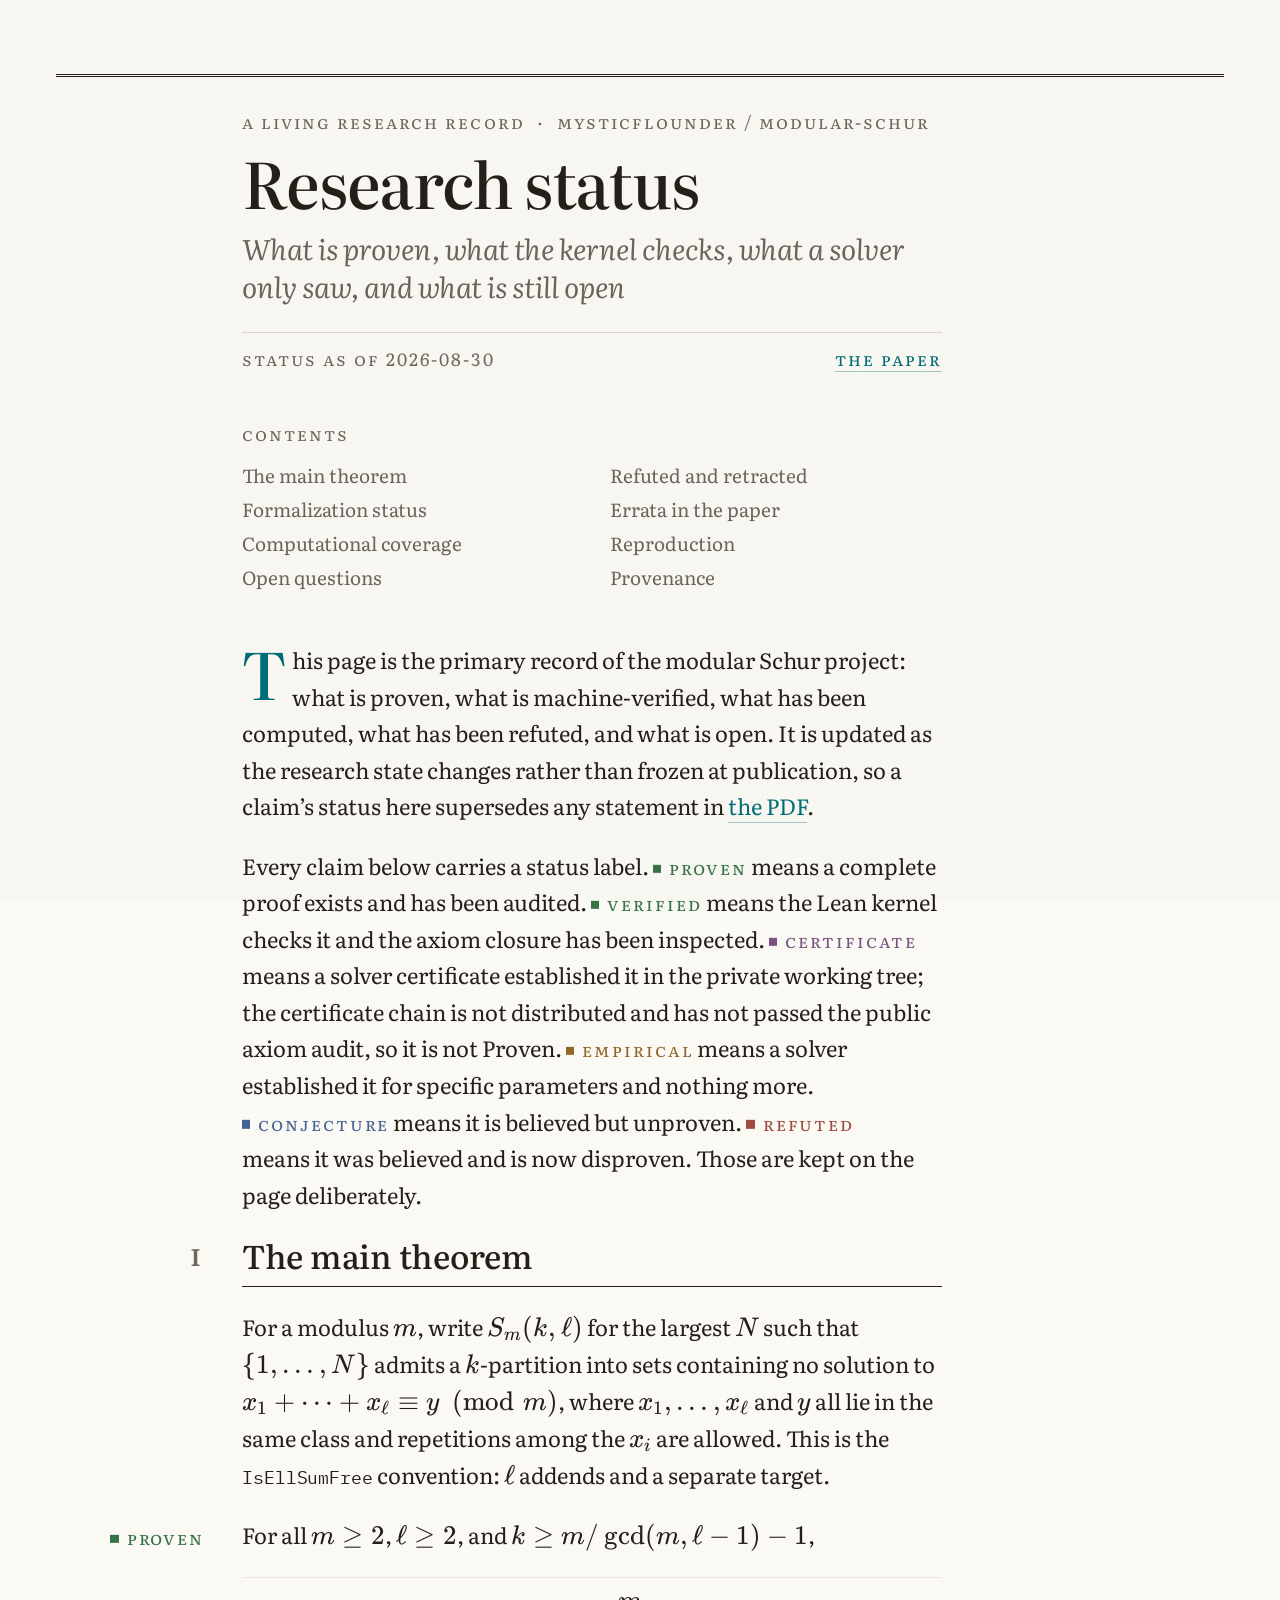
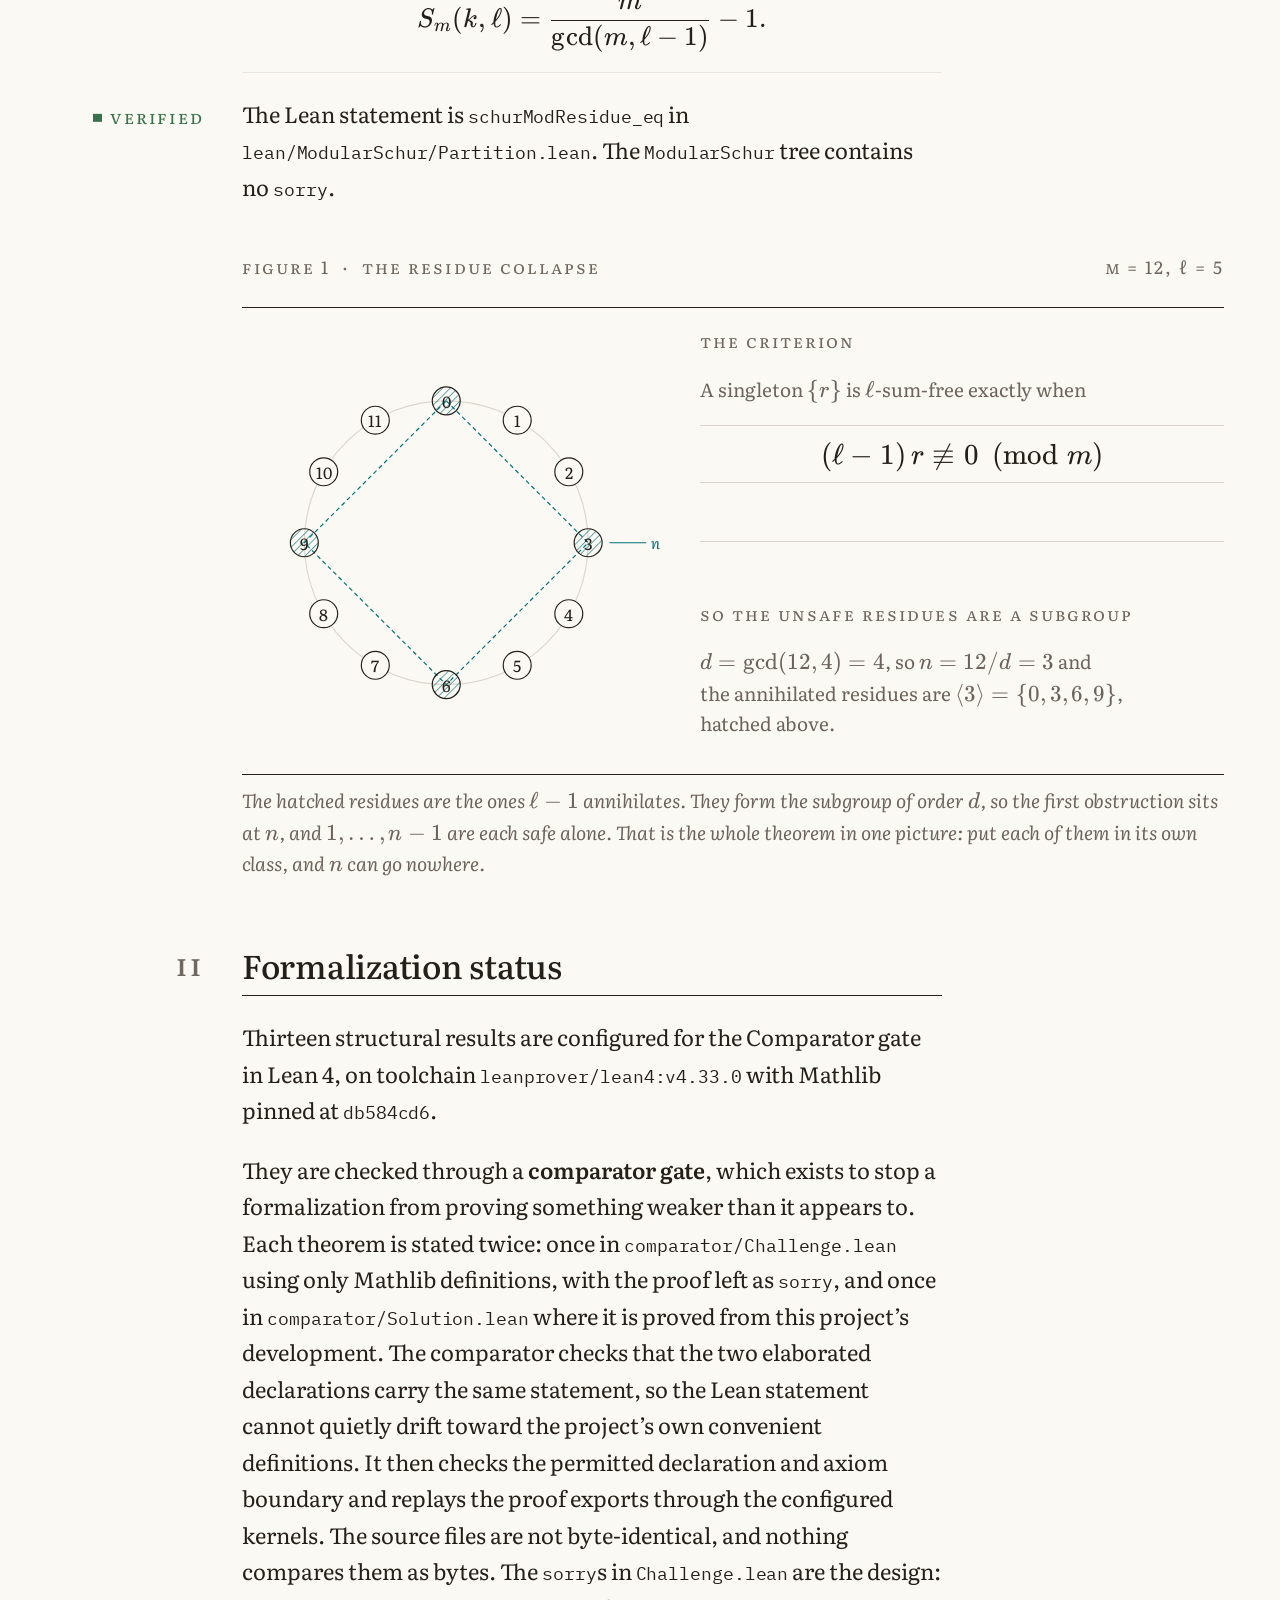
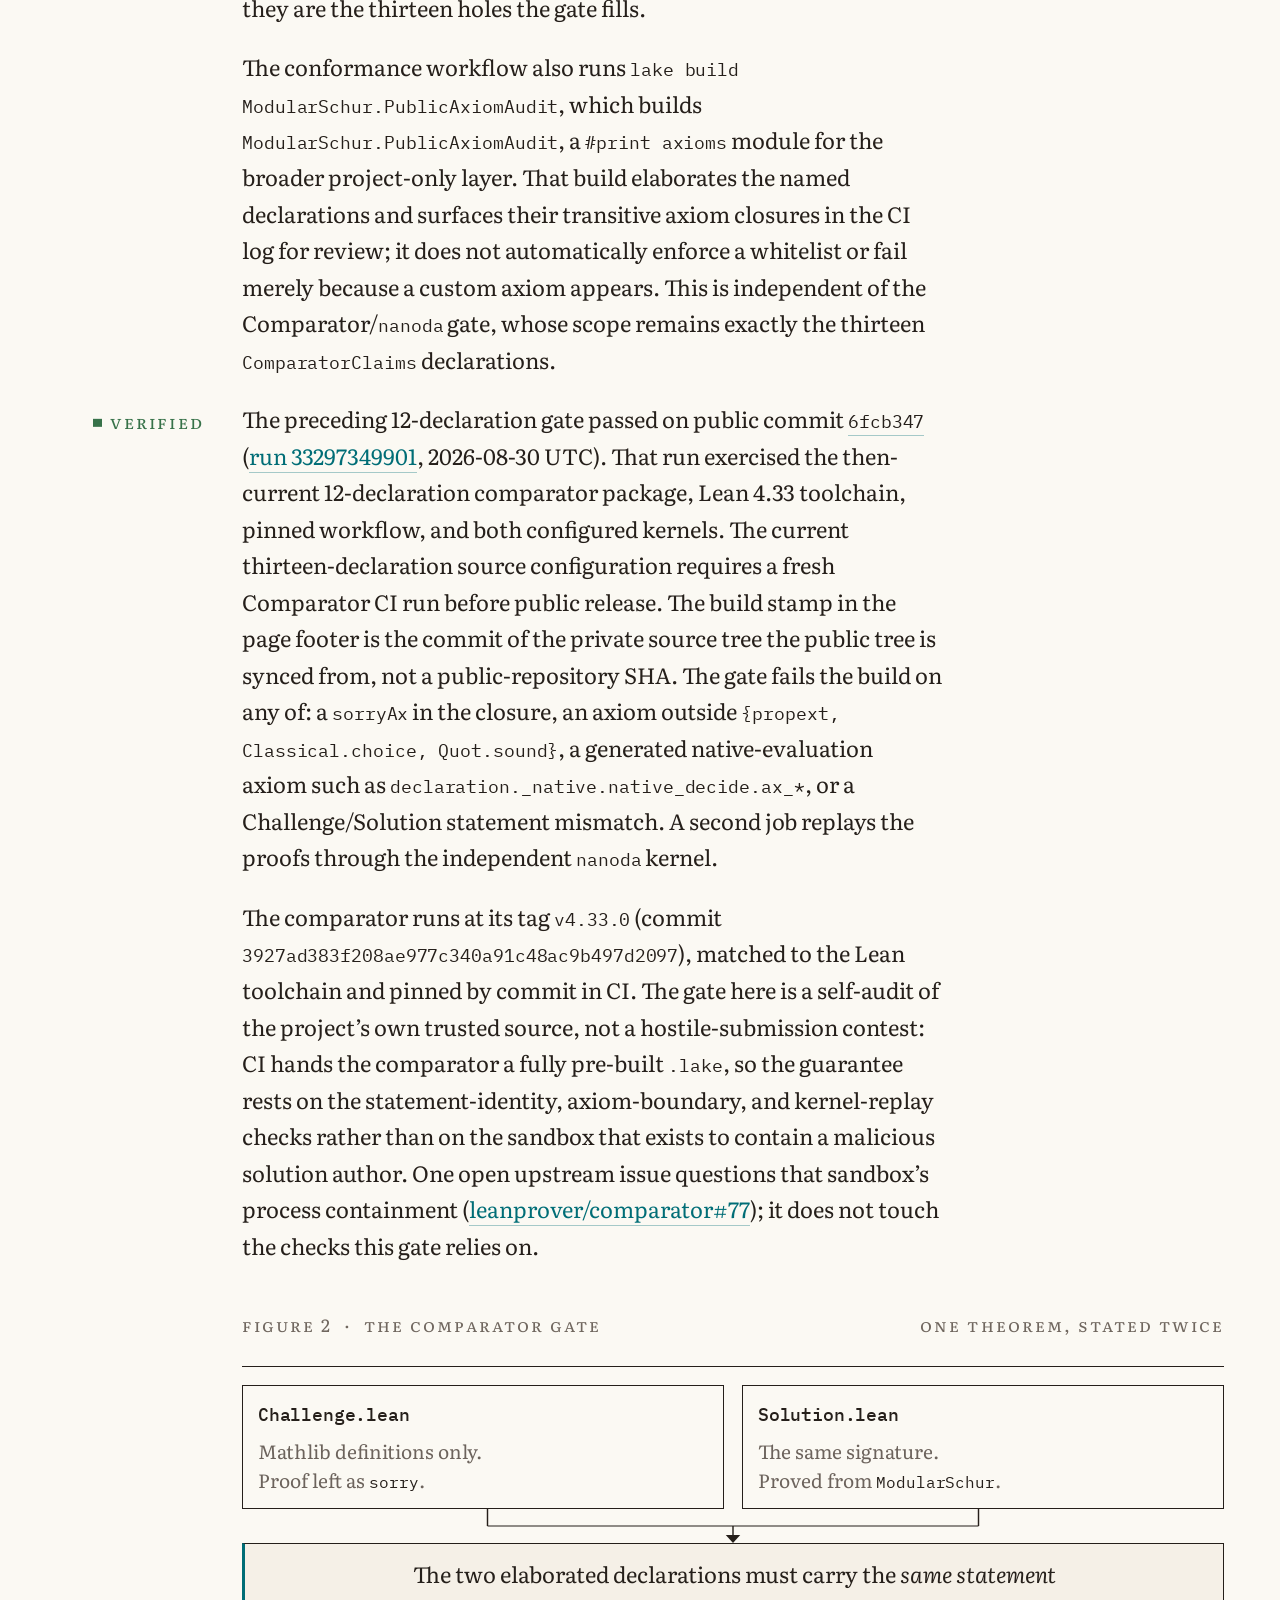
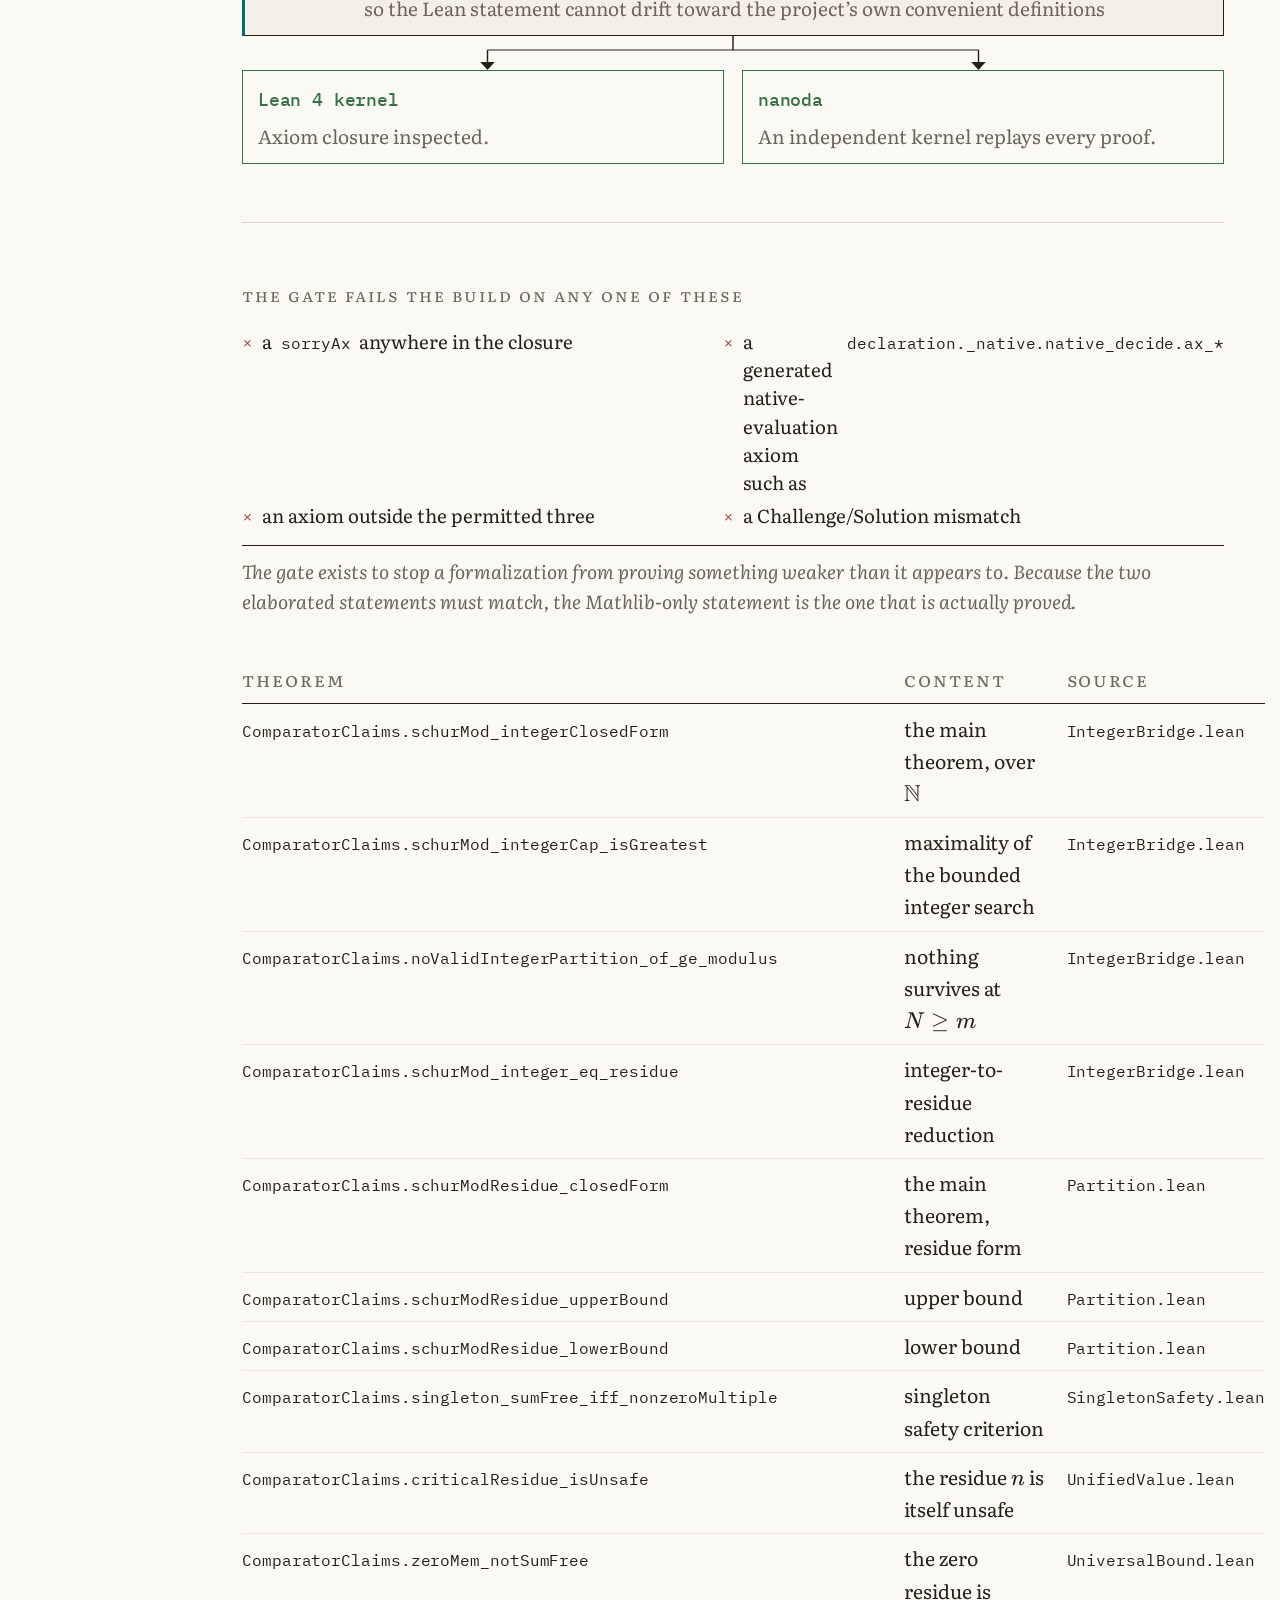
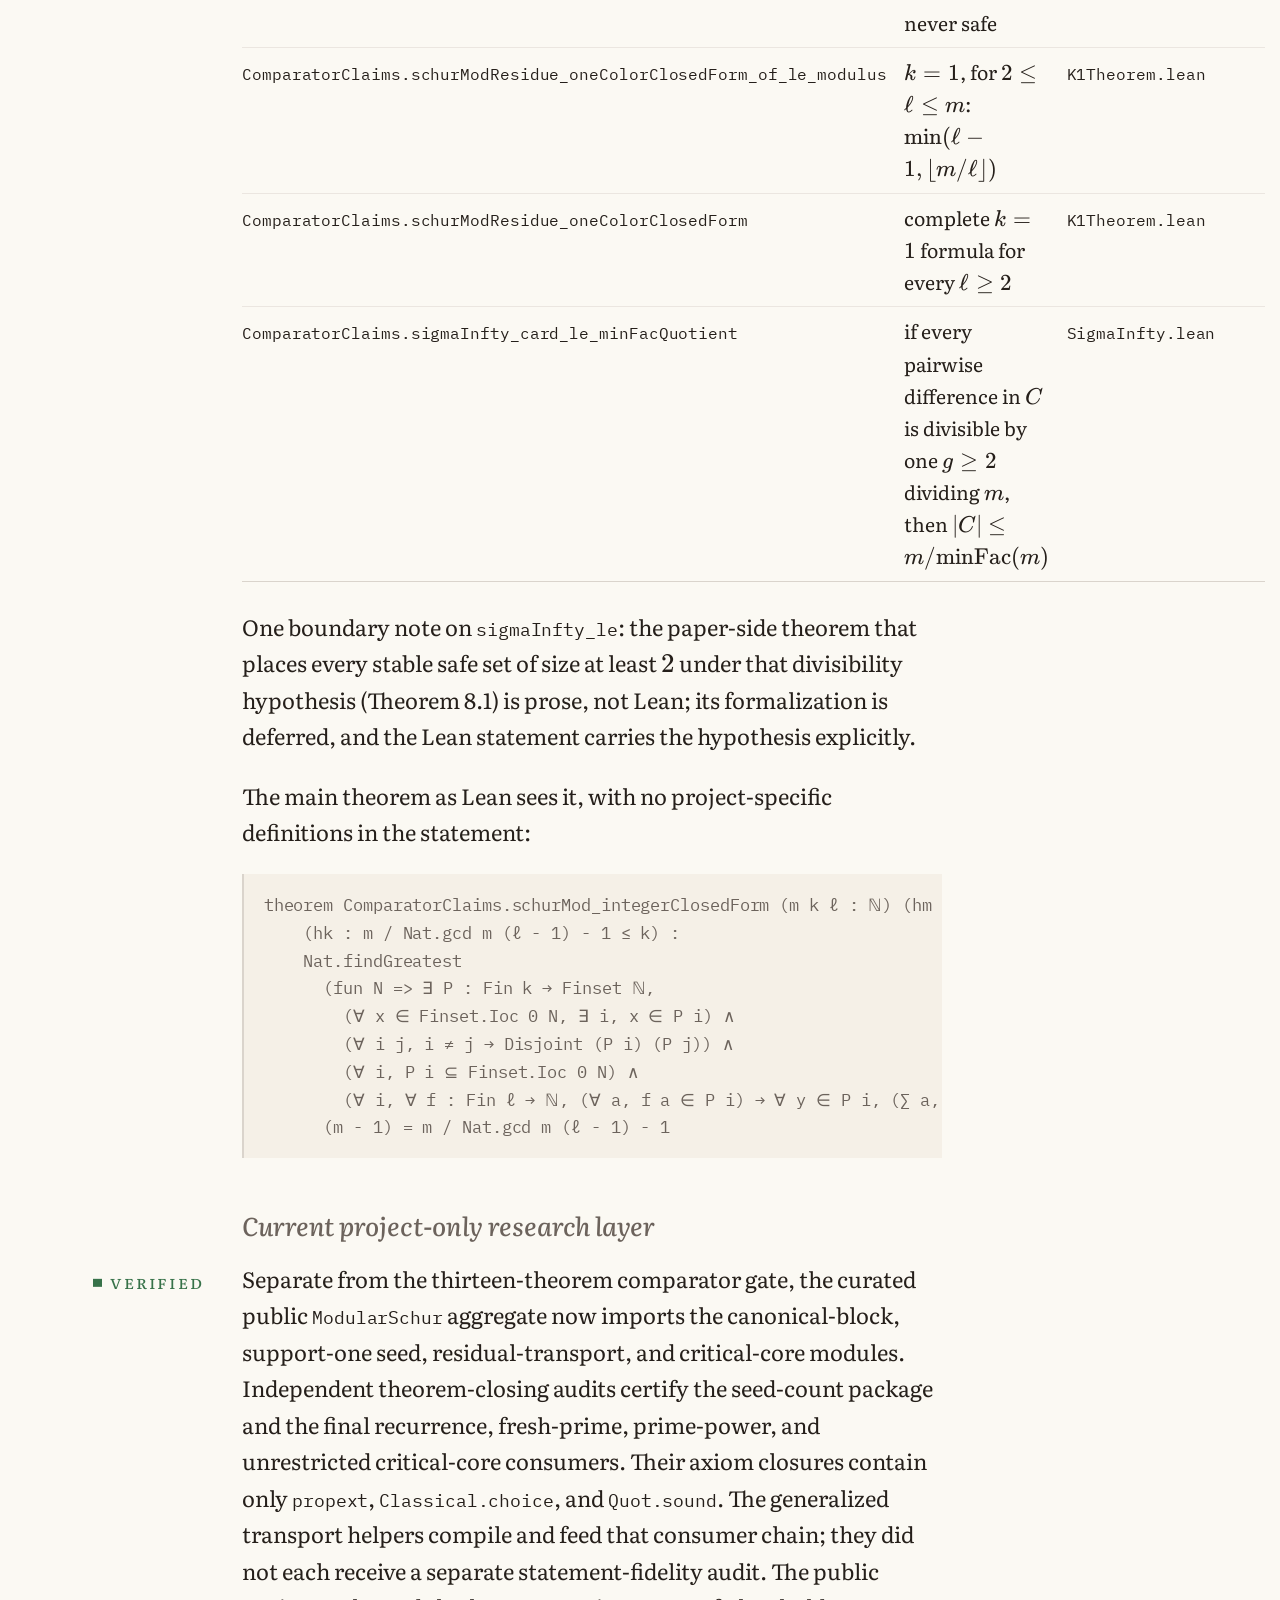
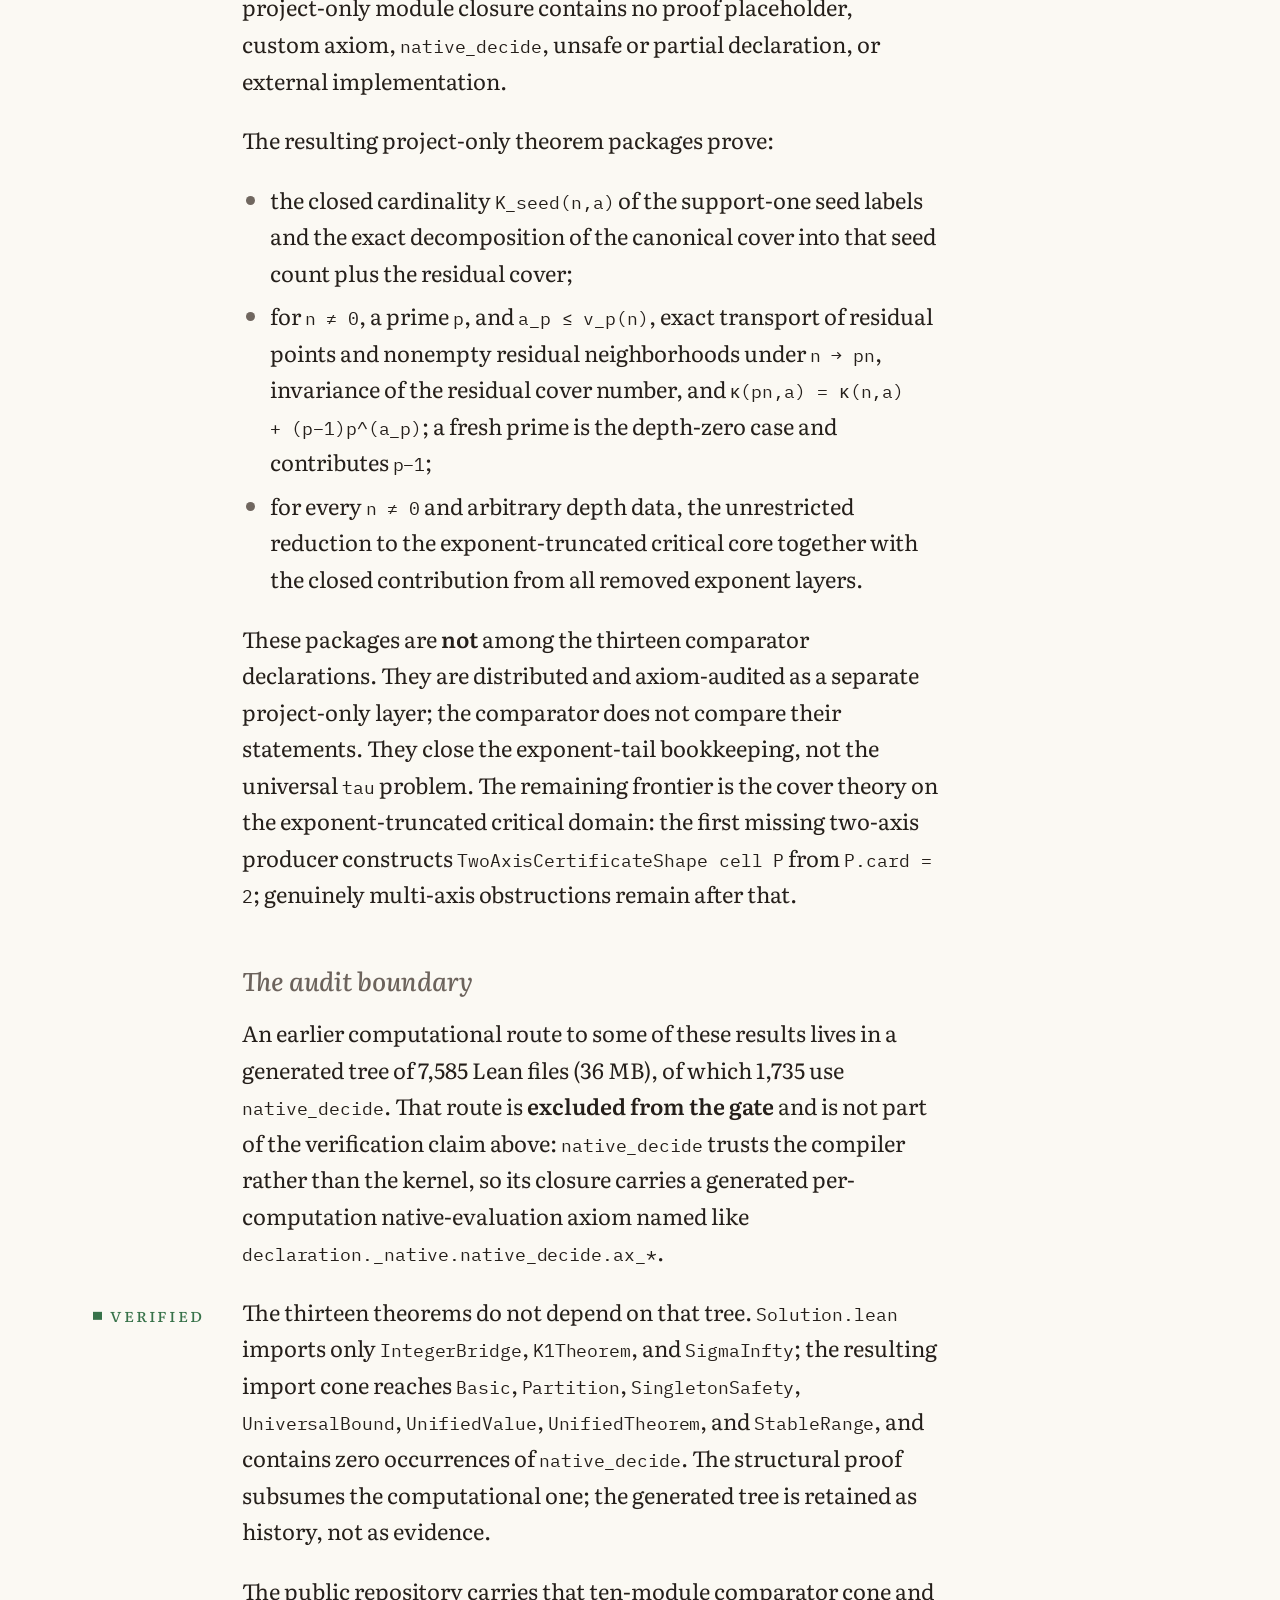
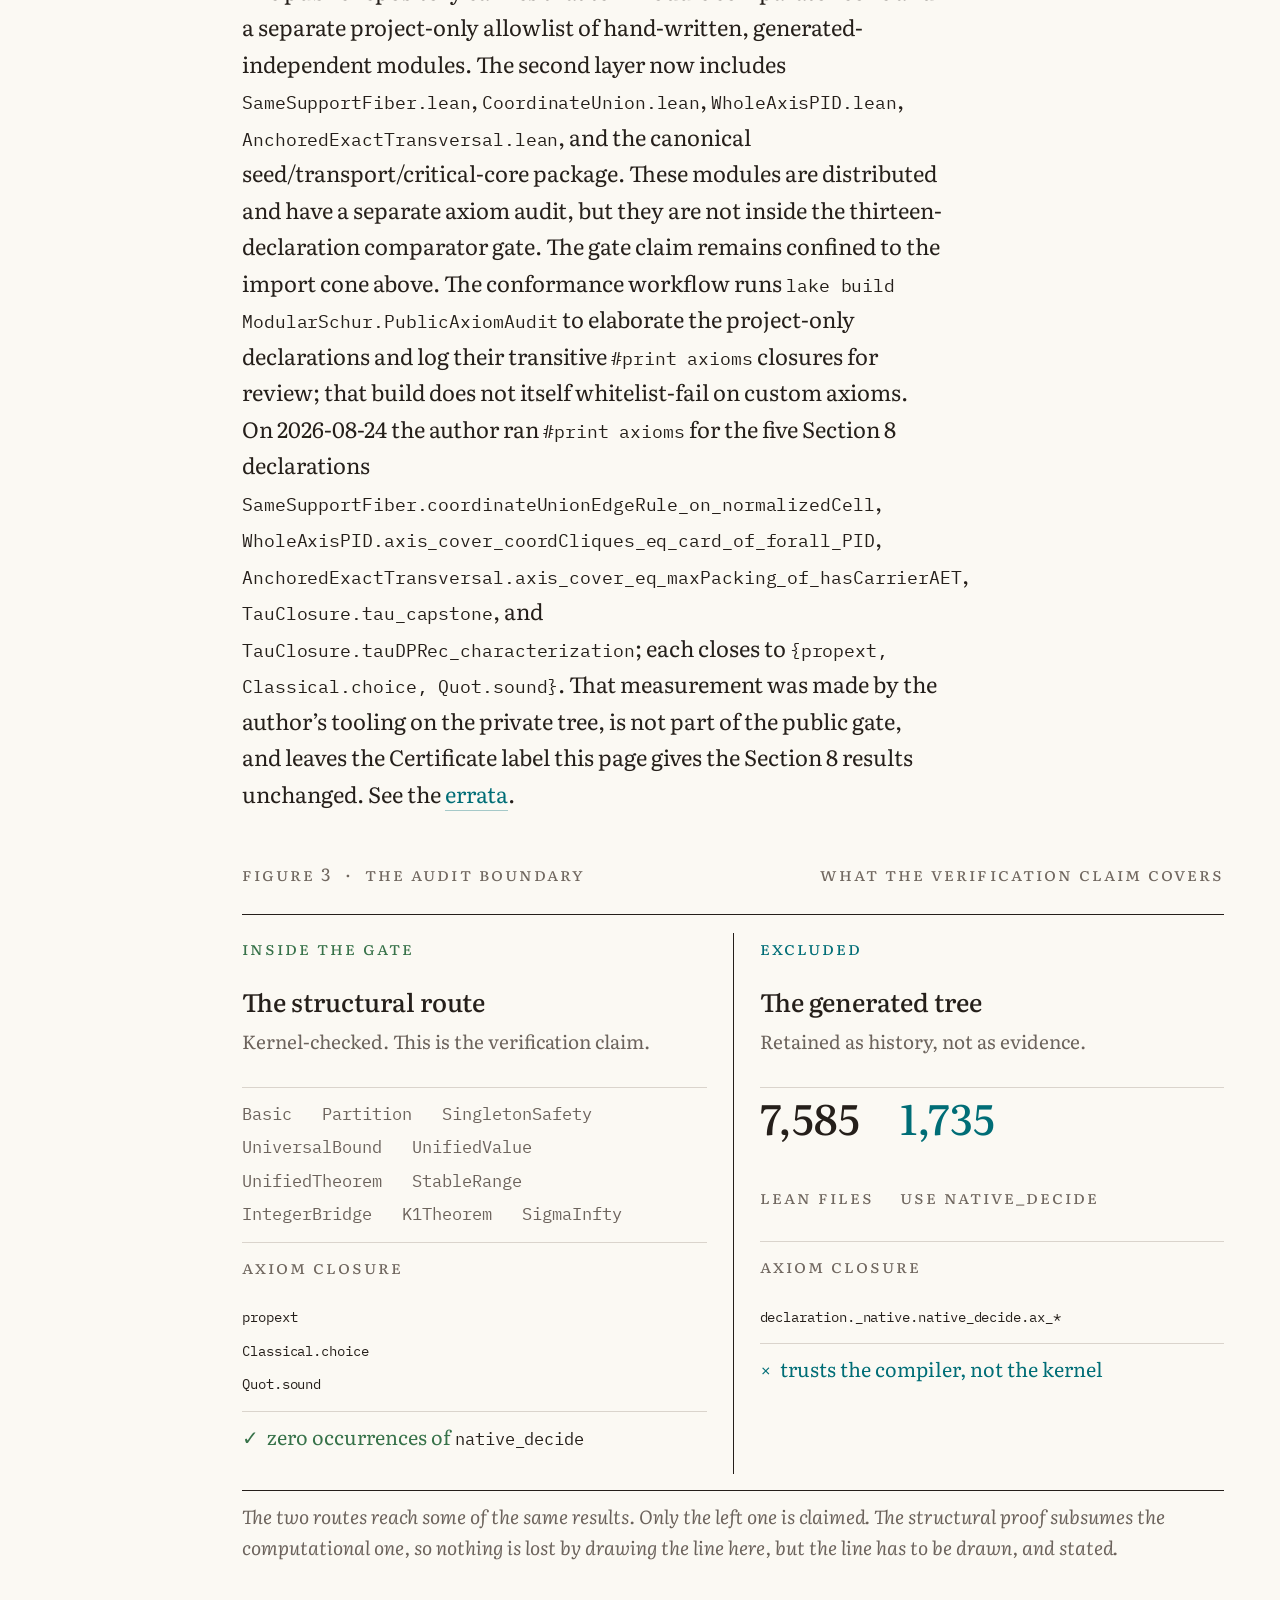
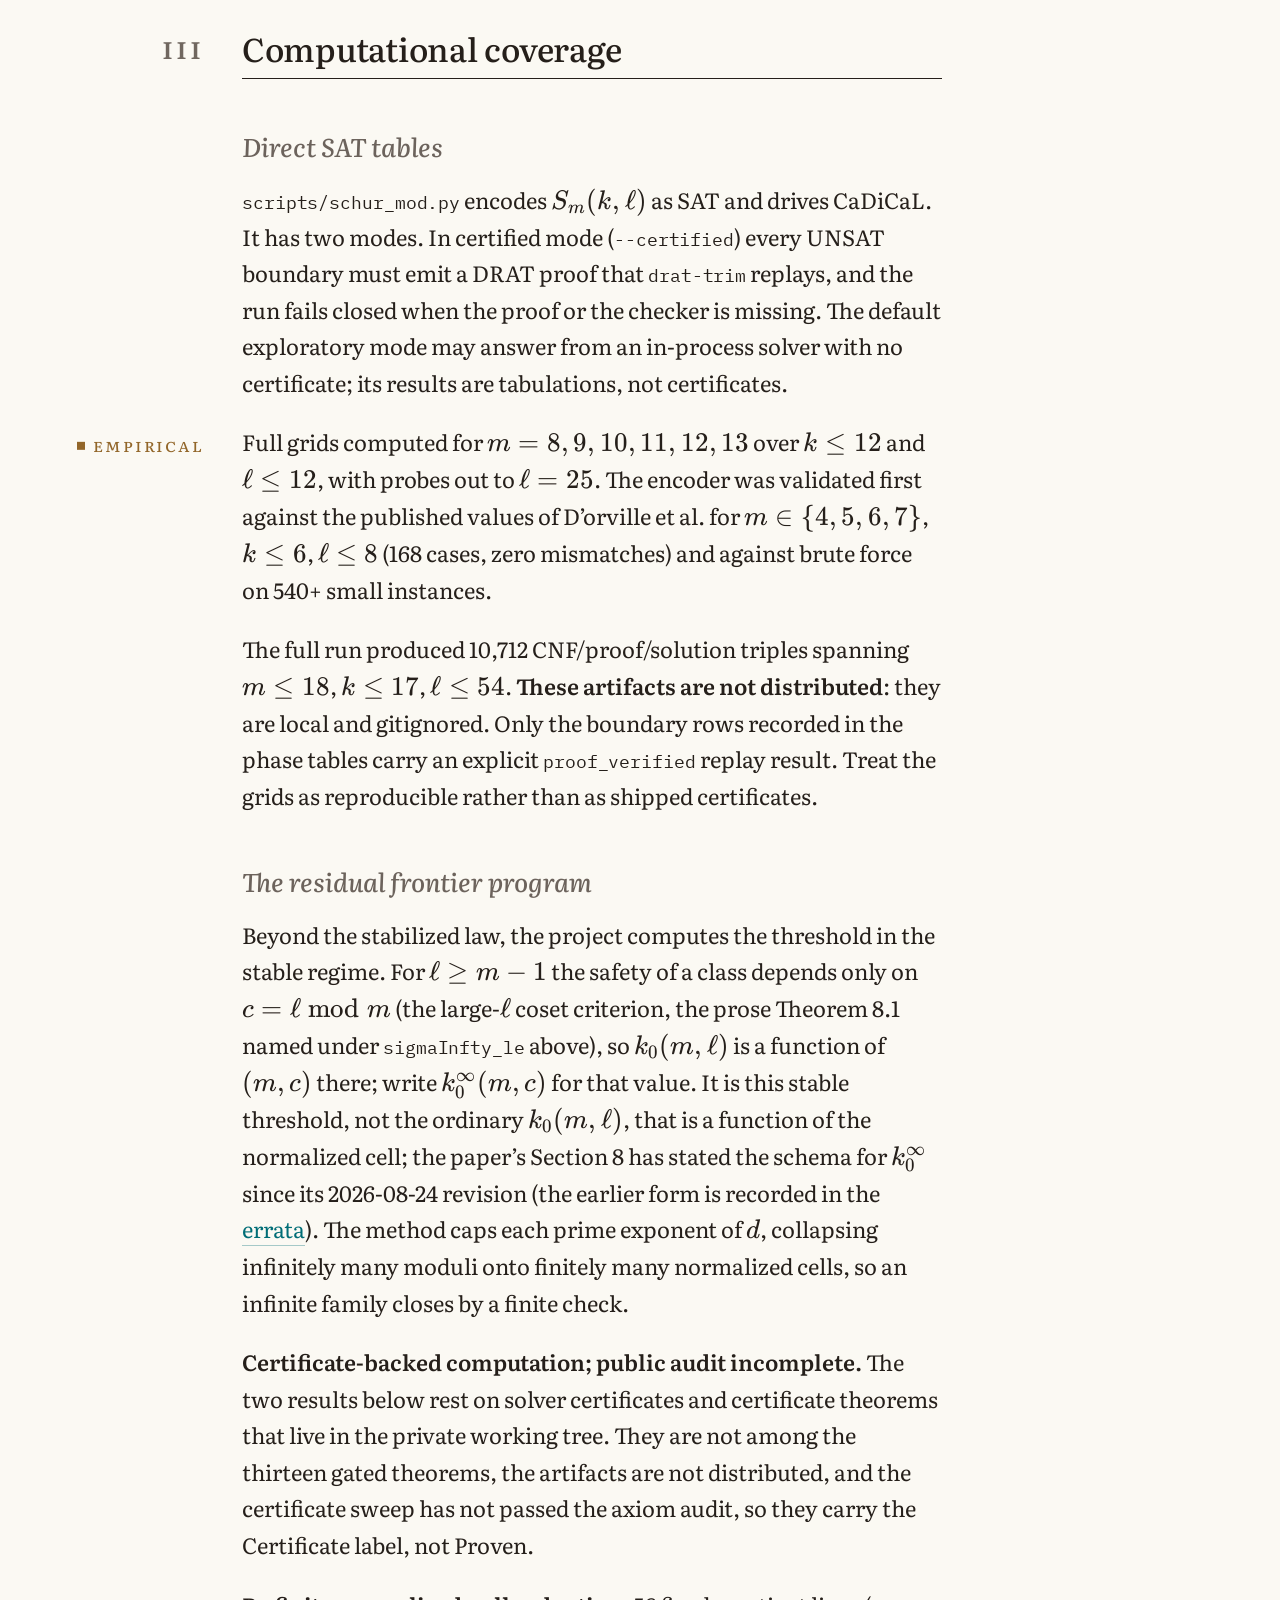
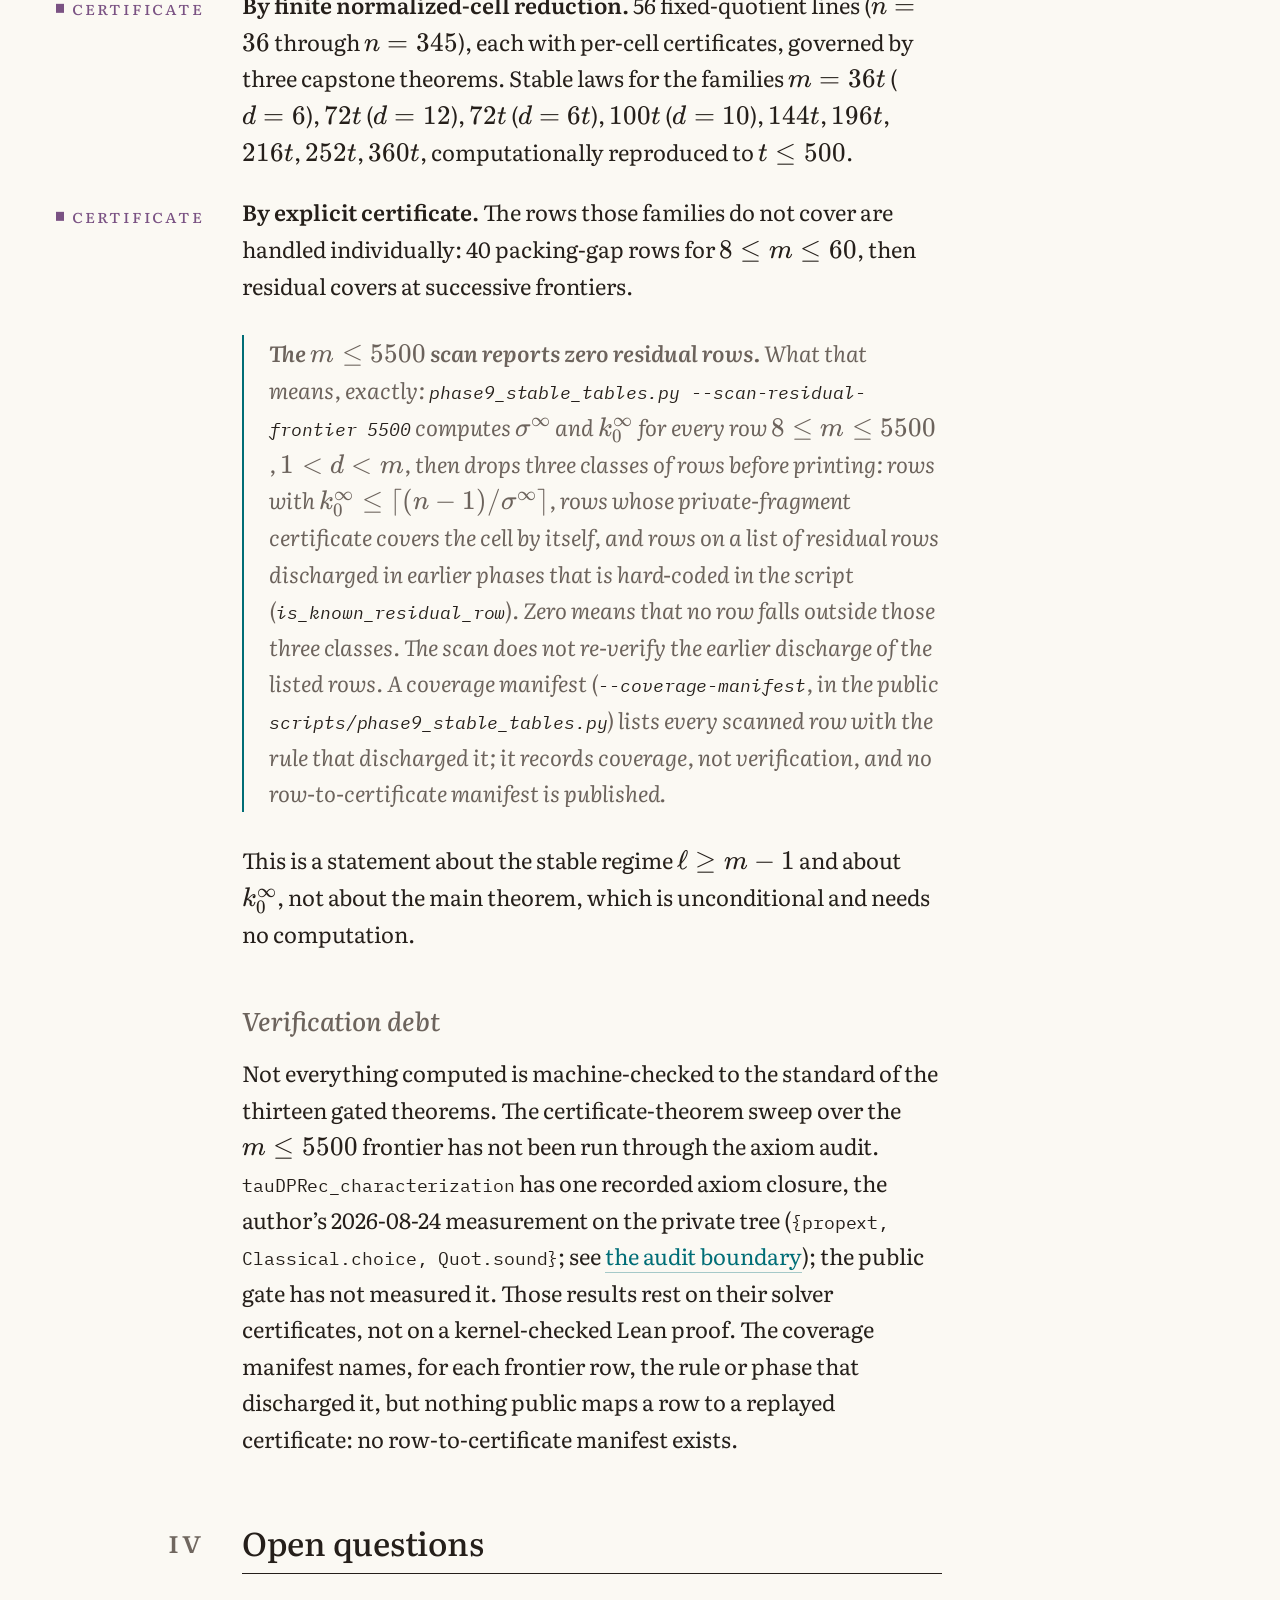
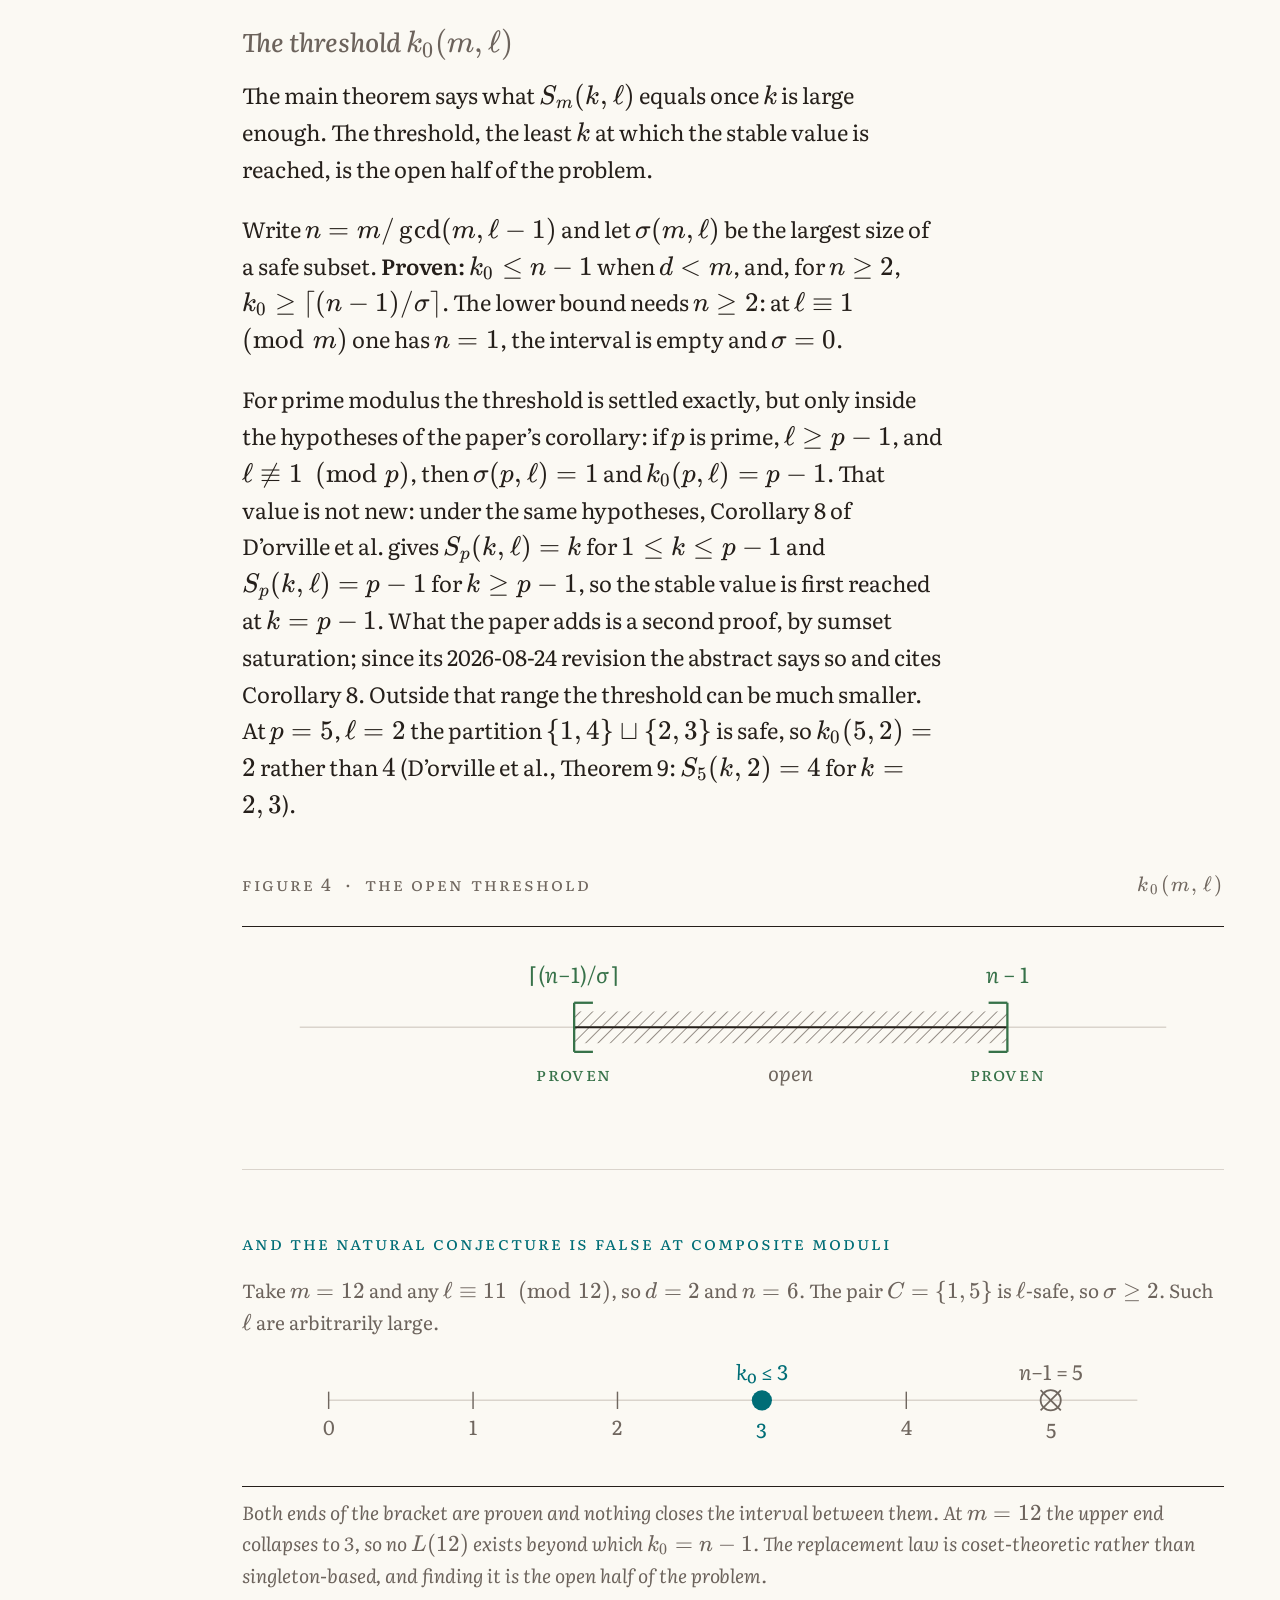
==== commit 5ca1063e: "sync full public release from schur-numbers" ====
--- a/docs/status.html
+++ b/docs/status.html
@@ -114,10 +114,10 @@
 </section>
 <section id="formalization-status" class="level2">
 <h2>Formalization status</h2>
-<p>Twelve structural results are machine-checked in Lean 4, on toolchain <code>leanprover/lean4:v4.33.0</code> with Mathlib pinned at <code>db584cd6</code>.</p>
-<p>They are checked through a <strong>comparator gate</strong>, which exists to stop a formalization from proving something weaker than it appears to. Each theorem is stated twice: once in <code>comparator/Challenge.lean</code> using only Mathlib definitions, with the proof left as <code>sorry</code>, and once in <code>comparator/Solution.lean</code> where it is proved from this project’s development. The comparator checks that the two elaborated declarations carry the same statement, so the Lean statement cannot quietly drift toward the project’s own convenient definitions. It then checks the permitted declaration and axiom boundary and replays the proof exports through the configured kernels. The source files are not byte-identical, and nothing compares them as bytes. The <code>sorry</code>s in <code>Challenge.lean</code> are the design: they are the twelve holes the gate fills.</p>
-<p>The conformance workflow also runs <code>lake build ModularSchur.PublicAxiomAudit</code>, which builds <code>ModularSchur.PublicAxiomAudit</code>, a <code>#print axioms</code> module for the broader project-only layer. That build elaborates the named declarations and surfaces their transitive axiom closures in the CI log for review; it does not automatically enforce a whitelist or fail merely because a custom axiom appears. This is independent of the Comparator/<code>nanoda</code> gate, whose scope remains exactly the twelve <code>Headline</code> declarations.</p>
-<p><span class="st st-proven">Verified</span> The expanded gate passed on public commit <a href="https://github.com/mysticflounder/modular-schur/commit/6fcb3470d0f22776694bd44ee2a28c87184b953d"><code>6fcb347</code></a> (<a href="https://github.com/mysticflounder/modular-schur/actions/runs/33297349901">run 33297349901</a>, 2026-08-30 UTC). That run exercised the current 12-declaration comparator package, Lean 4.33 toolchain, pinned workflow, and both configured kernels. Later metadata-only commits may cite it only while the <code>lean/</code> tree and workflow bytes remain unchanged. The build stamp in the page footer is the commit of the private source tree the public tree is synced from, not a public-repository SHA. The gate fails the build on any of: a <code>sorryAx</code> in the closure, an axiom outside <code>{propext, Classical.choice, Quot.sound}</code>, a generated native-evaluation axiom such as <code>declaration._native.native_decide.ax_*</code>, or a Challenge/Solution statement mismatch. A second job replays the proofs through the independent <code>nanoda</code> kernel.</p>
+<p>Thirteen structural results are configured for the Comparator gate in Lean 4, on toolchain <code>leanprover/lean4:v4.33.0</code> with Mathlib pinned at <code>db584cd6</code>.</p>
+<p>They are checked through a <strong>comparator gate</strong>, which exists to stop a formalization from proving something weaker than it appears to. Each theorem is stated twice: once in <code>comparator/Challenge.lean</code> using only Mathlib definitions, with the proof left as <code>sorry</code>, and once in <code>comparator/Solution.lean</code> where it is proved from this project’s development. The comparator checks that the two elaborated declarations carry the same statement, so the Lean statement cannot quietly drift toward the project’s own convenient definitions. It then checks the permitted declaration and axiom boundary and replays the proof exports through the configured kernels. The source files are not byte-identical, and nothing compares them as bytes. The <code>sorry</code>s in <code>Challenge.lean</code> are the design: they are the thirteen holes the gate fills.</p>
+<p>The conformance workflow also runs <code>lake build ModularSchur.PublicAxiomAudit</code>, which builds <code>ModularSchur.PublicAxiomAudit</code>, a <code>#print axioms</code> module for the broader project-only layer. That build elaborates the named declarations and surfaces their transitive axiom closures in the CI log for review; it does not automatically enforce a whitelist or fail merely because a custom axiom appears. This is independent of the Comparator/<code>nanoda</code> gate, whose scope remains exactly the thirteen <code>ComparatorClaims</code> declarations.</p>
+<p><span class="st st-proven">Verified</span> The preceding 12-declaration gate passed on public commit <a href="https://github.com/mysticflounder/modular-schur/commit/6fcb3470d0f22776694bd44ee2a28c87184b953d"><code>6fcb347</code></a> (<a href="https://github.com/mysticflounder/modular-schur/actions/runs/33297349901">run 33297349901</a>, 2026-08-30 UTC). That run exercised the then-current 12-declaration comparator package, Lean 4.33 toolchain, pinned workflow, and both configured kernels. The current thirteen-declaration source configuration requires a fresh Comparator CI run before public release. The build stamp in the page footer is the commit of the private source tree the public tree is synced from, not a public-repository SHA. The gate fails the build on any of: a <code>sorryAx</code> in the closure, an axiom outside <code>{propext, Classical.choice, Quot.sound}</code>, a generated native-evaluation axiom such as <code>declaration._native.native_decide.ax_*</code>, or a Challenge/Solution statement mismatch. A second job replays the proofs through the independent <code>nanoda</code> kernel.</p>
 <p>The comparator runs at its tag <code>v4.33.0</code> (commit <code>3927ad383f208ae977c340a91c48ac9b497d2097</code>), matched to the Lean toolchain and pinned by commit in CI. The gate here is a self-audit of the project’s own trusted source, not a hostile-submission contest: CI hands the comparator a fully pre-built <code>.lake</code>, so the guarantee rests on the statement-identity, axiom-boundary, and kernel-replay checks rather than on the sandbox that exists to contain a malicious solution author. One open upstream issue questions that sandbox’s process containment (<a href="https://github.com/leanprover/comparator/issues/77">leanprover/comparator#77</a>); it does not touch the checks this gate relies on.</p>
 <figure>
 <div class="fig-head">
@@ -215,62 +215,67 @@
 </thead>
 <tbody>
 <tr>
-<td><code>schurMod_eq</code></td>
+<td><code>ComparatorClaims.schurMod_integerClosedForm</code></td>
 <td>the main theorem, over <span class="math inline">\mathbb{N}</span></td>
 <td><code>IntegerBridge.lean</code></td>
 </tr>
 <tr>
-<td><code>schurModResidue_eq</code></td>
+<td><code>ComparatorClaims.schurMod_integerCap_isGreatest</code></td>
+<td>maximality of the bounded integer search</td>
+<td><code>IntegerBridge.lean</code></td>
+</tr>
+<tr>
+<td><code>ComparatorClaims.noValidIntegerPartition_of_ge_modulus</code></td>
+<td>nothing survives at <span class="math inline">N \ge m</span></td>
+<td><code>IntegerBridge.lean</code></td>
+</tr>
+<tr>
+<td><code>ComparatorClaims.schurMod_integer_eq_residue</code></td>
+<td>integer-to-residue reduction</td>
+<td><code>IntegerBridge.lean</code></td>
+</tr>
+<tr>
+<td><code>ComparatorClaims.schurModResidue_closedForm</code></td>
 <td>the main theorem, residue form</td>
 <td><code>Partition.lean</code></td>
 </tr>
 <tr>
-<td><code>schurMod_eq_schurModResidue</code></td>
-<td>the two forms agree</td>
-<td><code>IntegerBridge.lean</code></td>
-</tr>
-<tr>
-<td><code>schurModResidue_le</code></td>
+<td><code>ComparatorClaims.schurModResidue_upperBound</code></td>
 <td>upper bound</td>
 <td><code>Partition.lean</code></td>
 </tr>
 <tr>
-<td><code>le_schurModResidue</code></td>
+<td><code>ComparatorClaims.schurModResidue_lowerBound</code></td>
 <td>lower bound</td>
 <td><code>Partition.lean</code></td>
 </tr>
 <tr>
-<td><code>schurMod_is_greatest</code></td>
-<td>maximality of the witness</td>
-<td><code>IntegerBridge.lean</code></td>
-</tr>
-<tr>
-<td><code>no_valid_partition_of_ge_m</code></td>
-<td>nothing survives at <span class="math inline">N \ge m</span></td>
-<td><code>IntegerBridge.lean</code></td>
-</tr>
-<tr>
-<td><code>singleton_sumFree_iff</code></td>
+<td><code>ComparatorClaims.singleton_sumFree_iff_nonzeroMultiple</code></td>
 <td>singleton safety criterion</td>
 <td><code>SingletonSafety.lean</code></td>
 </tr>
 <tr>
-<td><code>not_sumFree_of_mem_zero</code></td>
+<td><code>ComparatorClaims.criticalResidue_isUnsafe</code></td>
+<td>the residue <span class="math inline">n</span> is itself unsafe</td>
+<td><code>UnifiedValue.lean</code></td>
+</tr>
+<tr>
+<td><code>ComparatorClaims.zeroMem_notSumFree</code></td>
 <td>the zero residue is never safe</td>
 <td><code>UniversalBound.lean</code></td>
 </tr>
 <tr>
-<td><code>unsafe_witness_residue</code></td>
-<td>the residue <span class="math inline">n</span> is itself unsafe</td>
-<td><code>UnifiedValue.lean</code></td>
-</tr>
-<tr>
-<td><code>schurModResidue_k1</code></td>
+<td><code>ComparatorClaims.schurModResidue_oneColorClosedForm_of_le_modulus</code></td>
 <td><span class="math inline">k=1</span>, for <span class="math inline">2 \le \ell \le m</span>: <span class="math inline">\min(\ell-1, \lfloor m/\ell \rfloor)</span></td>
 <td><code>K1Theorem.lean</code></td>
 </tr>
 <tr>
-<td><code>sigmaInfty_le</code></td>
+<td><code>ComparatorClaims.schurModResidue_oneColorClosedForm</code></td>
+<td>complete <span class="math inline">k=1</span> formula for every <span class="math inline">\ell \ge 2</span></td>
+<td><code>K1Theorem.lean</code></td>
+</tr>
+<tr>
+<td><code>ComparatorClaims.sigmaInfty_card_le_minFacQuotient</code></td>
 <td>if every pairwise difference in <span class="math inline">C</span> is divisible by one <span class="math inline">g \ge 2</span> dividing <span class="math inline">m</span>, then <span class="math inline">\lvert C\rvert \le m/\mathrm{minFac}(m)</span></td>
 <td><code>SigmaInfty.lean</code></td>
 </tr>
@@ -278,7 +283,7 @@
 </table>
 <p>One boundary note on <code>sigmaInfty_le</code>: the paper-side theorem that places every stable safe set of size at least <span class="math inline">2</span> under that divisibility hypothesis (Theorem 8.1) is prose, not Lean; its formalization is deferred, and the Lean statement carries the hypothesis explicitly.</p>
 <p>The main theorem as Lean sees it, with no project-specific definitions in the statement:</p>
-<pre class="lean"><code>theorem schurMod_eq (m k ℓ : ℕ) (hm : 2 ≤ m) (hℓ : 2 ≤ ℓ)
+<pre class="lean"><code>theorem ComparatorClaims.schurMod_integerClosedForm (m k ℓ : ℕ) (hm : 2 ≤ m) (hℓ : 2 ≤ ℓ)
     (hk : m / Nat.gcd m (ℓ - 1) - 1 ≤ k) :
     Nat.findGreatest
       (fun N =&gt; ∃ P : Fin k → Finset ℕ,
@@ -289,20 +294,20 @@
       (m - 1) = m / Nat.gcd m (ℓ - 1) - 1</code></pre>
 <section id="current-project-only-research-layer" class="level3">
 <h3>Current project-only research layer</h3>
-<p><span class="st st-proven">Verified</span> Separate from the twelve-theorem comparator gate, the curated public <code>ModularSchur</code> aggregate now imports the canonical-block, support-one seed, residual-transport, and critical-core modules. Independent theorem-closing audits certify the seed-count package and the final recurrence, fresh-prime, prime-power, and unrestricted critical-core consumers. Their axiom closures contain only <code>propext</code>, <code>Classical.choice</code>, and <code>Quot.sound</code>. The generalized transport helpers compile and feed that consumer chain; they did not each receive a separate statement-fidelity audit. The public project-only module closure contains no proof placeholder, custom axiom, <code>native_decide</code>, unsafe or partial declaration, or external implementation.</p>
+<p><span class="st st-proven">Verified</span> Separate from the thirteen-theorem comparator gate, the curated public <code>ModularSchur</code> aggregate now imports the canonical-block, support-one seed, residual-transport, and critical-core modules. Independent theorem-closing audits certify the seed-count package and the final recurrence, fresh-prime, prime-power, and unrestricted critical-core consumers. Their axiom closures contain only <code>propext</code>, <code>Classical.choice</code>, and <code>Quot.sound</code>. The generalized transport helpers compile and feed that consumer chain; they did not each receive a separate statement-fidelity audit. The public project-only module closure contains no proof placeholder, custom axiom, <code>native_decide</code>, unsafe or partial declaration, or external implementation.</p>
 <p>The resulting project-only theorem packages prove:</p>
 <ul>
 <li>the closed cardinality <code>K_seed(n,a)</code> of the support-one seed labels and the exact decomposition of the canonical cover into that seed count plus the residual cover;</li>
 <li>for <code>n ≠ 0</code>, a prime <code>p</code>, and <code>a_p ≤ v_p(n)</code>, exact transport of residual points and nonempty residual neighborhoods under <code>n → pn</code>, invariance of the residual cover number, and <code>κ(pn,a) = κ(n,a) + (p−1)p^(a_p)</code>; a fresh prime is the depth-zero case and contributes <code>p−1</code>;</li>
 <li>for every <code>n ≠ 0</code> and arbitrary depth data, the unrestricted reduction to the exponent-truncated critical core together with the closed contribution from all removed exponent layers.</li>
 </ul>
-<p>These packages are <strong>not</strong> among the twelve comparator declarations. They are distributed and axiom-audited as a separate project-only layer; the comparator does not compare their statements. They close the exponent-tail bookkeeping, not the universal <code>tau</code> problem. The remaining frontier is the cover theory on the exponent-truncated critical domain: the first missing two-axis producer constructs <code>TwoAxisCertificateShape cell P</code> from <code>P.card = 2</code>; genuinely multi-axis obstructions remain after that.</p>
+<p>These packages are <strong>not</strong> among the thirteen comparator declarations. They are distributed and axiom-audited as a separate project-only layer; the comparator does not compare their statements. They close the exponent-tail bookkeeping, not the universal <code>tau</code> problem. The remaining frontier is the cover theory on the exponent-truncated critical domain: the first missing two-axis producer constructs <code>TwoAxisCertificateShape cell P</code> from <code>P.card = 2</code>; genuinely multi-axis obstructions remain after that.</p>
 </section>
 <section id="the-audit-boundary" class="level3">
 <h3>The audit boundary</h3>
 <p>An earlier computational route to some of these results lives in a generated tree of 7,585 Lean files (36 MB), of which 1,735 use <code>native_decide</code>. That route is <strong>excluded from the gate</strong> and is not part of the verification claim above: <code>native_decide</code> trusts the compiler rather than the kernel, so its closure carries a generated per-computation native-evaluation axiom named like <code>declaration._native.native_decide.ax_*</code>.</p>
-<p><span class="st st-proven">Verified</span> The twelve theorems do not depend on that tree. <code>Solution.lean</code> imports only <code>IntegerBridge</code>, <code>K1Theorem</code>, and <code>SigmaInfty</code>; the resulting import cone reaches <code>Basic</code>, <code>Partition</code>, <code>SingletonSafety</code>, <code>UniversalBound</code>, <code>UnifiedValue</code>, <code>UnifiedTheorem</code>, and <code>StableRange</code>, and contains zero occurrences of <code>native_decide</code>. The structural proof subsumes the computational one; the generated tree is retained as history, not as evidence.</p>
-<p>The public repository carries that ten-module comparator cone and a separate project-only allowlist of hand-written, generated-independent modules. The second layer now includes <code>SameSupportFiber.lean</code>, <code>CoordinateUnion.lean</code>, <code>WholeAxisPID.lean</code>, <code>AnchoredExactTransversal.lean</code>, and the canonical seed/transport/critical-core package. These modules are distributed and have a separate axiom audit, but they are not inside the twelve-declaration comparator gate. The gate claim remains confined to the import cone above. The conformance workflow runs <code>lake build ModularSchur.PublicAxiomAudit</code> to elaborate the project-only declarations and log their transitive <code>#print axioms</code> closures for review; that build does not itself whitelist-fail on custom axioms. On 2026-08-24 the author ran <code>#print axioms</code> for the five Section 8 declarations <code>SameSupportFiber.coordinateUnionEdgeRule_on_normalizedCell</code>, <code>WholeAxisPID.axis_cover_coordCliques_eq_card_of_forall_PID</code>, <code>AnchoredExactTransversal.axis_cover_eq_maxPacking_of_hasCarrierAET</code>, <code>TauClosure.tau_capstone</code>, and <code>TauClosure.tauDPRec_characterization</code>; each closes to <code>{propext, Classical.choice, Quot.sound}</code>. That measurement was made by the author’s tooling on the private tree, is not part of the public gate, and leaves the Certificate label this page gives the Section 8 results unchanged. See the <a href="#errata-in-the-paper">errata</a>.</p>
+<p><span class="st st-proven">Verified</span> The thirteen theorems do not depend on that tree. <code>Solution.lean</code> imports only <code>IntegerBridge</code>, <code>K1Theorem</code>, and <code>SigmaInfty</code>; the resulting import cone reaches <code>Basic</code>, <code>Partition</code>, <code>SingletonSafety</code>, <code>UniversalBound</code>, <code>UnifiedValue</code>, <code>UnifiedTheorem</code>, and <code>StableRange</code>, and contains zero occurrences of <code>native_decide</code>. The structural proof subsumes the computational one; the generated tree is retained as history, not as evidence.</p>
+<p>The public repository carries that ten-module comparator cone and a separate project-only allowlist of hand-written, generated-independent modules. The second layer now includes <code>SameSupportFiber.lean</code>, <code>CoordinateUnion.lean</code>, <code>WholeAxisPID.lean</code>, <code>AnchoredExactTransversal.lean</code>, and the canonical seed/transport/critical-core package. These modules are distributed and have a separate axiom audit, but they are not inside the thirteen-declaration comparator gate. The gate claim remains confined to the import cone above. The conformance workflow runs <code>lake build ModularSchur.PublicAxiomAudit</code> to elaborate the project-only declarations and log their transitive <code>#print axioms</code> closures for review; that build does not itself whitelist-fail on custom axioms. On 2026-08-24 the author ran <code>#print axioms</code> for the five Section 8 declarations <code>SameSupportFiber.coordinateUnionEdgeRule_on_normalizedCell</code>, <code>WholeAxisPID.axis_cover_coordCliques_eq_card_of_forall_PID</code>, <code>AnchoredExactTransversal.axis_cover_eq_maxPacking_of_hasCarrierAET</code>, <code>TauClosure.tau_capstone</code>, and <code>TauClosure.tauDPRec_characterization</code>; each closes to <code>{propext, Classical.choice, Quot.sound}</code>. That measurement was made by the author’s tooling on the private tree, is not part of the public gate, and leaves the Certificate label this page gives the Section 8 results unchanged. See the <a href="#errata-in-the-paper">errata</a>.</p>
 <figure>
 <div class="fig-head">
 <p class="kicker">
@@ -405,7 +410,7 @@
 <section id="the-residual-frontier-program" class="level3">
 <h3>The residual frontier program</h3>
 <p>Beyond the stabilized law, the project computes the threshold in the stable regime. For <span class="math inline">\ell \ge m-1</span> the safety of a class depends only on <span class="math inline">c = \ell \bmod m</span> (the large-<span class="math inline">\ell</span> coset criterion, the prose Theorem 8.1 named under <code>sigmaInfty_le</code> above), so <span class="math inline">k_0(m,\ell)</span> is a function of <span class="math inline">(m,c)</span> there; write <span class="math inline">k_0^\infty(m,c)</span> for that value. It is this stable threshold, not the ordinary <span class="math inline">k_0(m,\ell)</span>, that is a function of the normalized cell; the paper’s Section 8 has stated the schema for <span class="math inline">k_0^\infty</span> since its 2026-08-24 revision (the earlier form is recorded in the <a href="#errata-in-the-paper">errata</a>). The method caps each prime exponent of <span class="math inline">d</span>, collapsing infinitely many moduli onto finitely many normalized cells, so an infinite family closes by a finite check.</p>
-<p><strong>Certificate-backed computation; public audit incomplete.</strong> The two results below rest on solver certificates and certificate theorems that live in the private working tree. They are not among the twelve gated theorems, the artifacts are not distributed, and the certificate sweep has not passed the axiom audit, so they carry the Certificate label, not Proven.</p>
+<p><strong>Certificate-backed computation; public audit incomplete.</strong> The two results below rest on solver certificates and certificate theorems that live in the private working tree. They are not among the thirteen gated theorems, the artifacts are not distributed, and the certificate sweep has not passed the axiom audit, so they carry the Certificate label, not Proven.</p>
 <p><span class="st st-cert">Certificate</span> <strong>By finite normalized-cell reduction.</strong> 56 fixed-quotient lines (<span class="math inline">n = 36</span> through <span class="math inline">n = 345</span>), each with per-cell certificates, governed by three capstone theorems. Stable laws for the families <span class="math inline">m = 36t</span> (<span class="math inline">d=6</span>), <span class="math inline">72t</span> (<span class="math inline">d=12</span>), <span class="math inline">72t</span> (<span class="math inline">d=6t</span>), <span class="math inline">100t</span> (<span class="math inline">d=10</span>), <span class="math inline">144t</span>, <span class="math inline">196t</span>, <span class="math inline">216t</span>, <span class="math inline">252t</span>, <span class="math inline">360t</span>, computationally reproduced to <span class="math inline">t \le 500</span>.</p>
 <p><span class="st st-cert">Certificate</span> <strong>By explicit certificate.</strong> The rows those families do not cover are handled individually: 40 packing-gap rows for <span class="math inline">8 \le m \le 60</span>, then residual covers at successive frontiers.</p>
 <blockquote>
@@ -415,7 +420,7 @@
 </section>
 <section id="verification-debt" class="level3">
 <h3>Verification debt</h3>
-<p>Not everything computed is machine-checked to the standard of the twelve gated theorems. The certificate-theorem sweep over the <span class="math inline">m \le 5500</span> frontier has not been run through the axiom audit. <code>tauDPRec_characterization</code> has one recorded axiom closure, the author’s 2026-08-24 measurement on the private tree (<code>{propext, Classical.choice, Quot.sound}</code>; see <a href="#the-audit-boundary">the audit boundary</a>); the public gate has not measured it. Those results rest on their solver certificates, not on a kernel-checked Lean proof. The coverage manifest names, for each frontier row, the rule or phase that discharged it, but nothing public maps a row to a replayed certificate: no row-to-certificate manifest exists.</p>
+<p>Not everything computed is machine-checked to the standard of the thirteen gated theorems. The certificate-theorem sweep over the <span class="math inline">m \le 5500</span> frontier has not been run through the axiom audit. <code>tauDPRec_characterization</code> has one recorded axiom closure, the author’s 2026-08-24 measurement on the private tree (<code>{propext, Classical.choice, Quot.sound}</code>; see <a href="#the-audit-boundary">the audit boundary</a>); the public gate has not measured it. Those results rest on their solver certificates, not on a kernel-checked Lean proof. The coverage manifest names, for each frontier row, the rule or phase that discharged it, but nothing public maps a row to a replayed certificate: no row-to-certificate manifest exists.</p>
 </section>
 </section>
 <section id="open-questions" class="level2">
@@ -644,7 +649,7 @@
 <footer class="page-footer">
   <p class="kicker">A. McKenna &nbsp;·&nbsp; 2026 &nbsp;·&nbsp; Apache-2.0</p>
   <p class="kicker"><a href="https://github.com/mysticflounder/modular-schur">https://github.com/mysticflounder/modular-schur</a></p>
-  <p class="kicker">Built 2026-08-31 from 8be47de</p>
+  <p class="kicker">Built 2026-09-01 from 34ee1a7</p>
 </footer>
 
 </div>
--- a/docs/assets/style.css
+++ b/docs/assets/style.css
@@ -634,7 +634,7 @@
 
 /* ══ The paper ═════════════════════════════════════════════════════════════
  *
- * index.html is paper/modular-schur.md rendered by site/theme/paper.lua. The
+ * index.html is docs/paper/modular-schur.md rendered by site/theme/paper.lua. The
  * paper's structure is LaTeX, so these rules dress what that filter emits:
  * theorem-family blocks, proofs, float figures holding a compiled TikZ SVG,
  * the bibliography, and the \ref and \cite links. Section headings here are
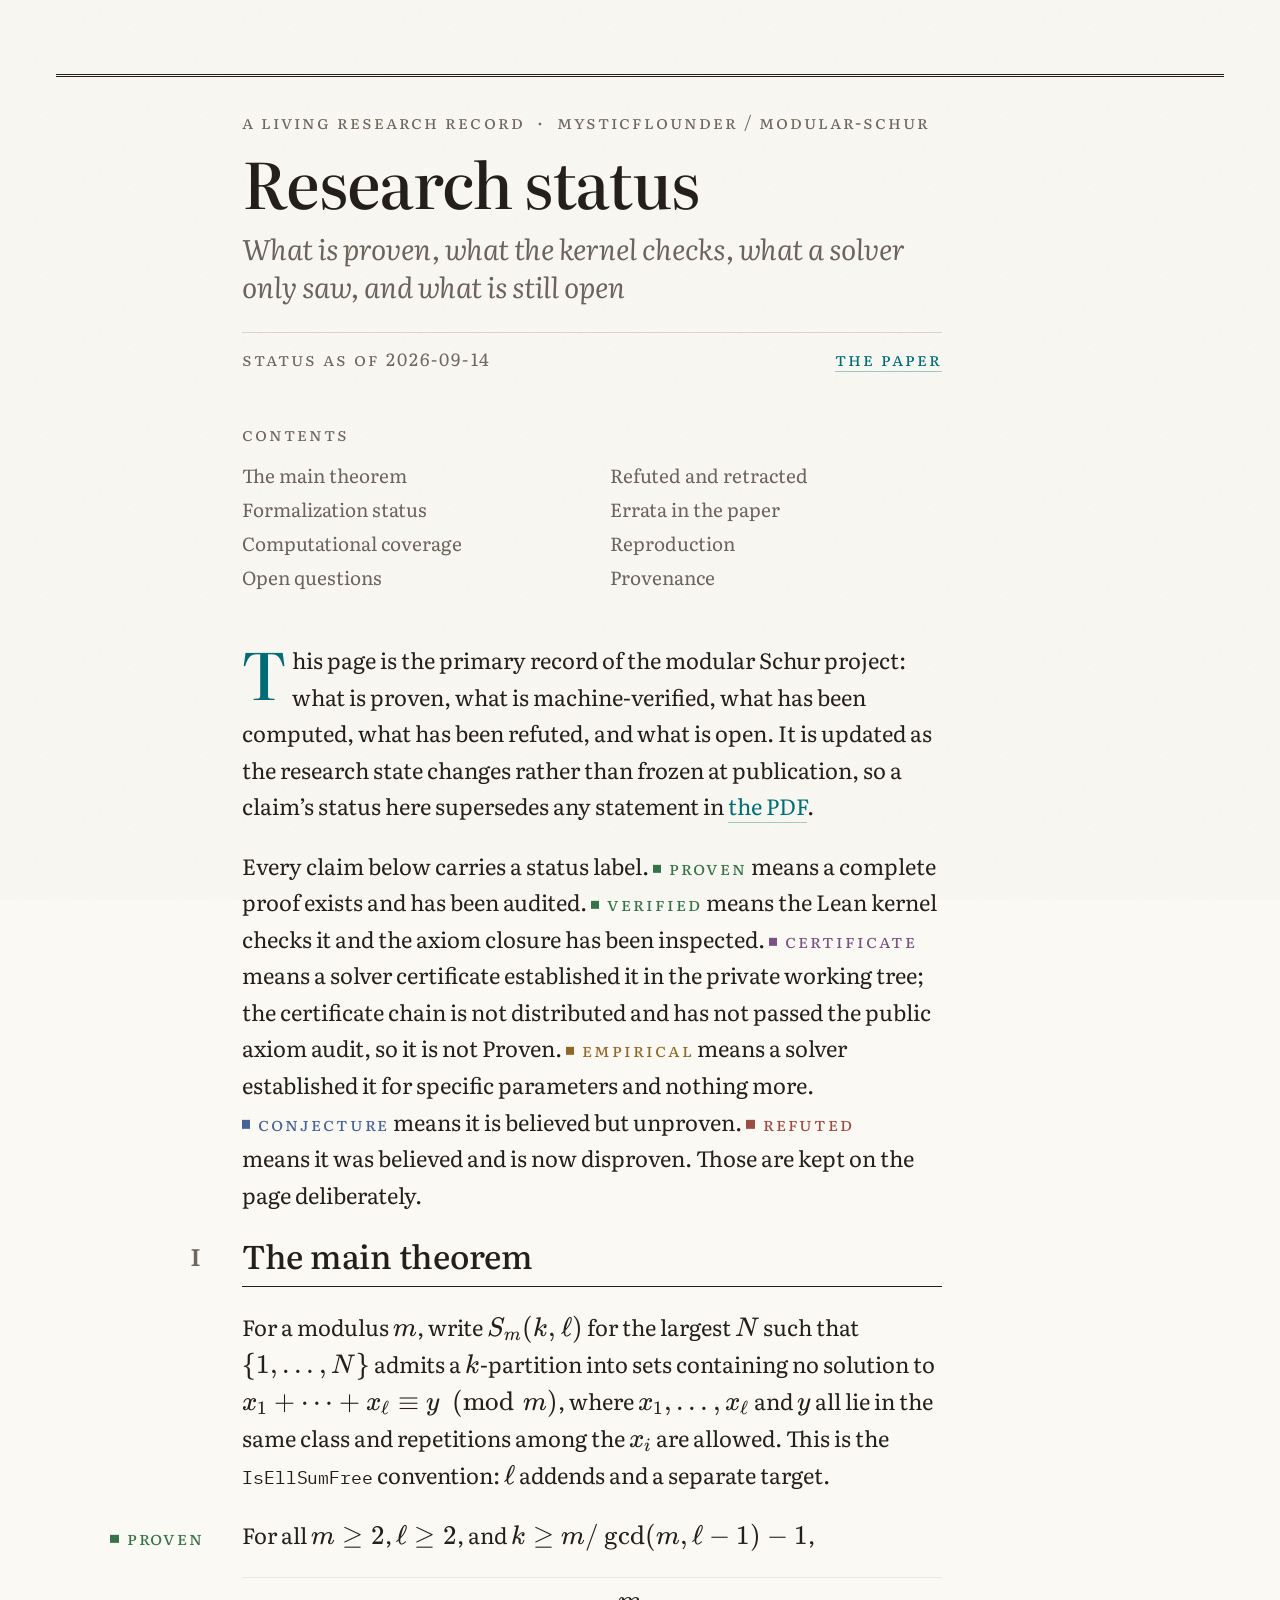
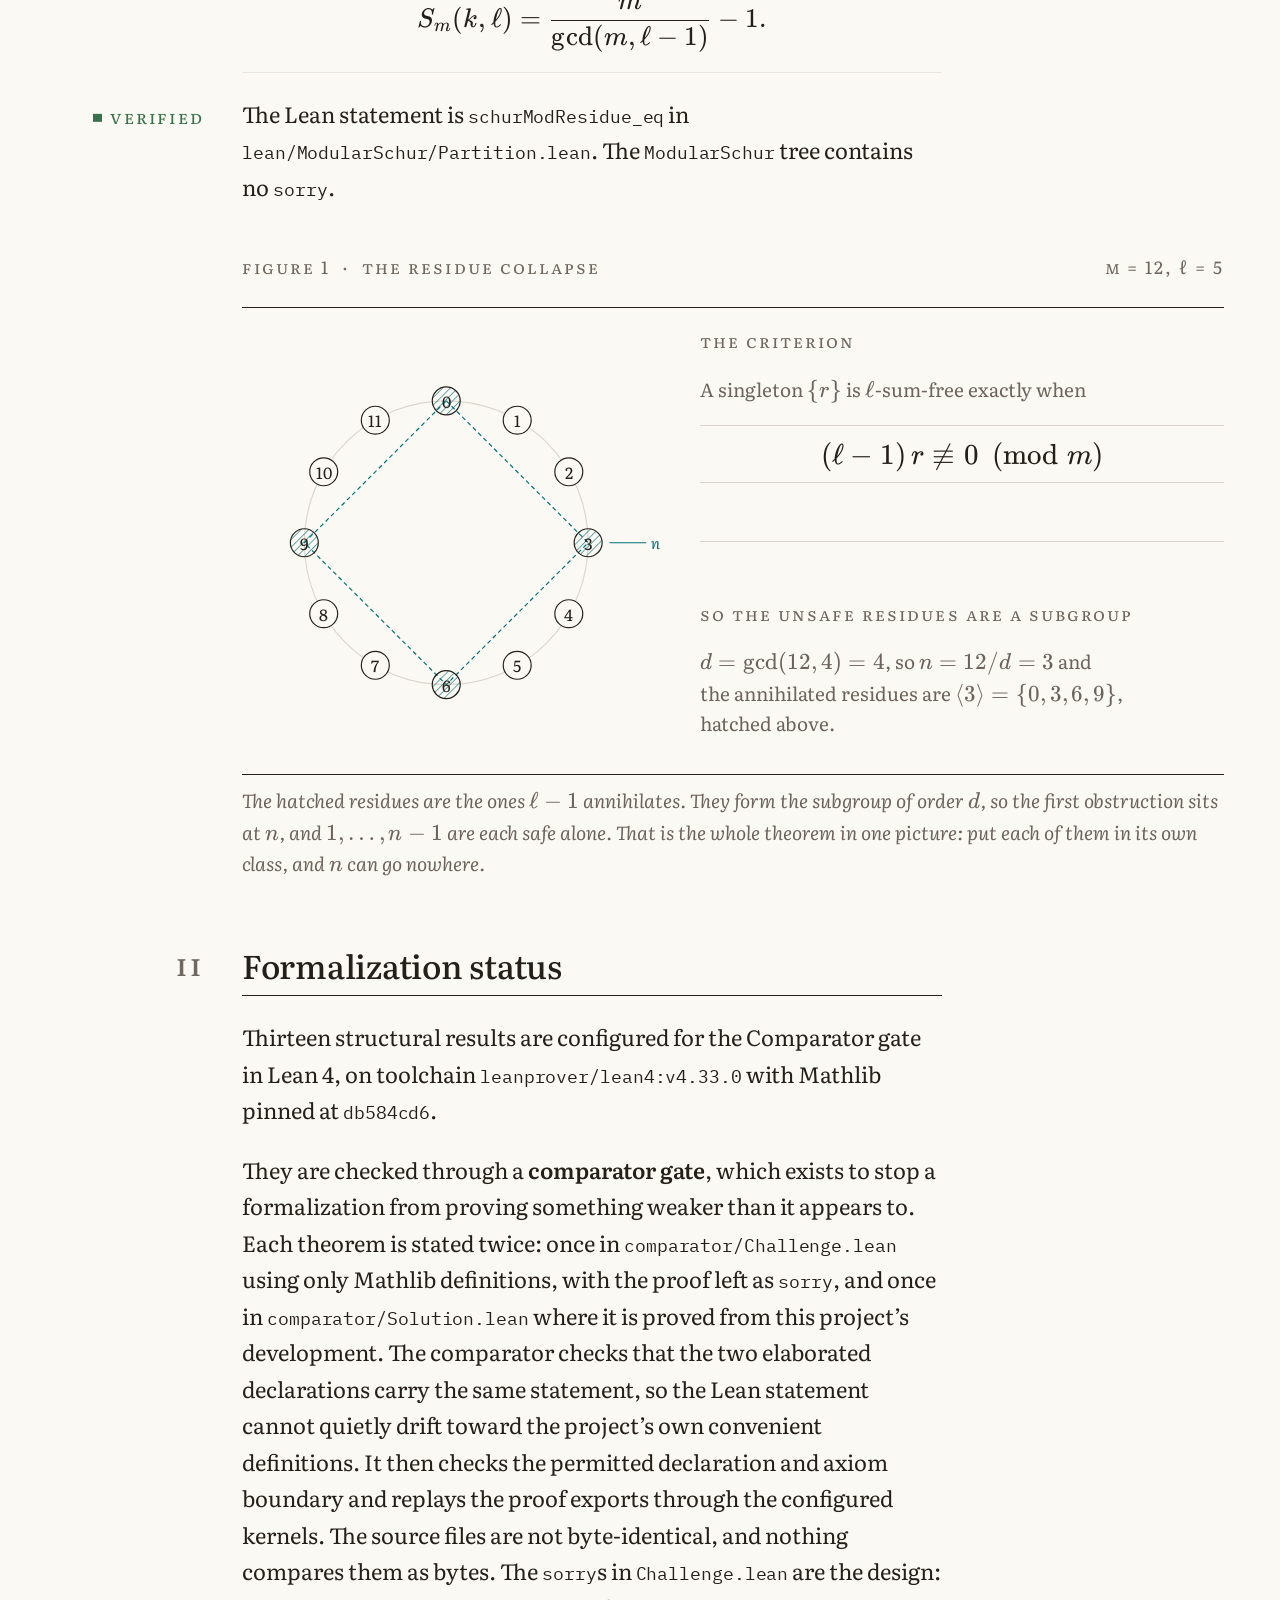
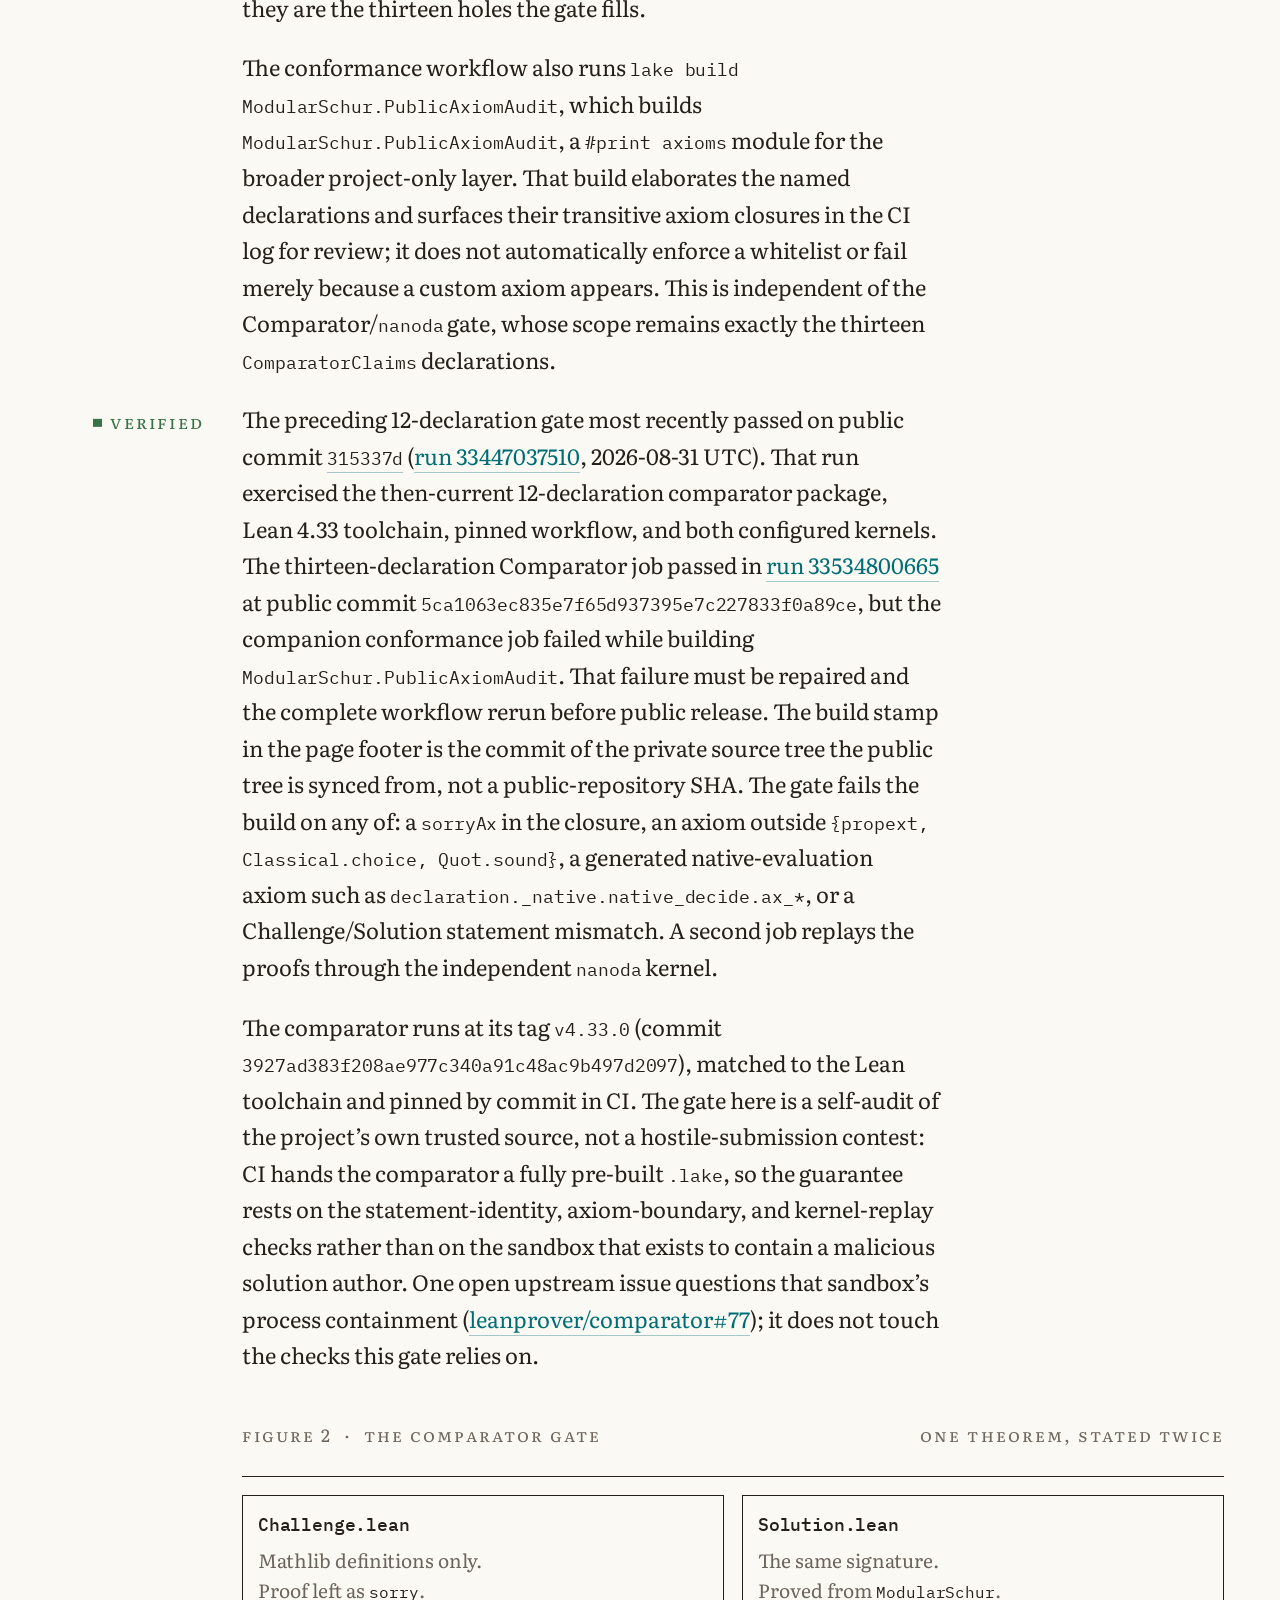
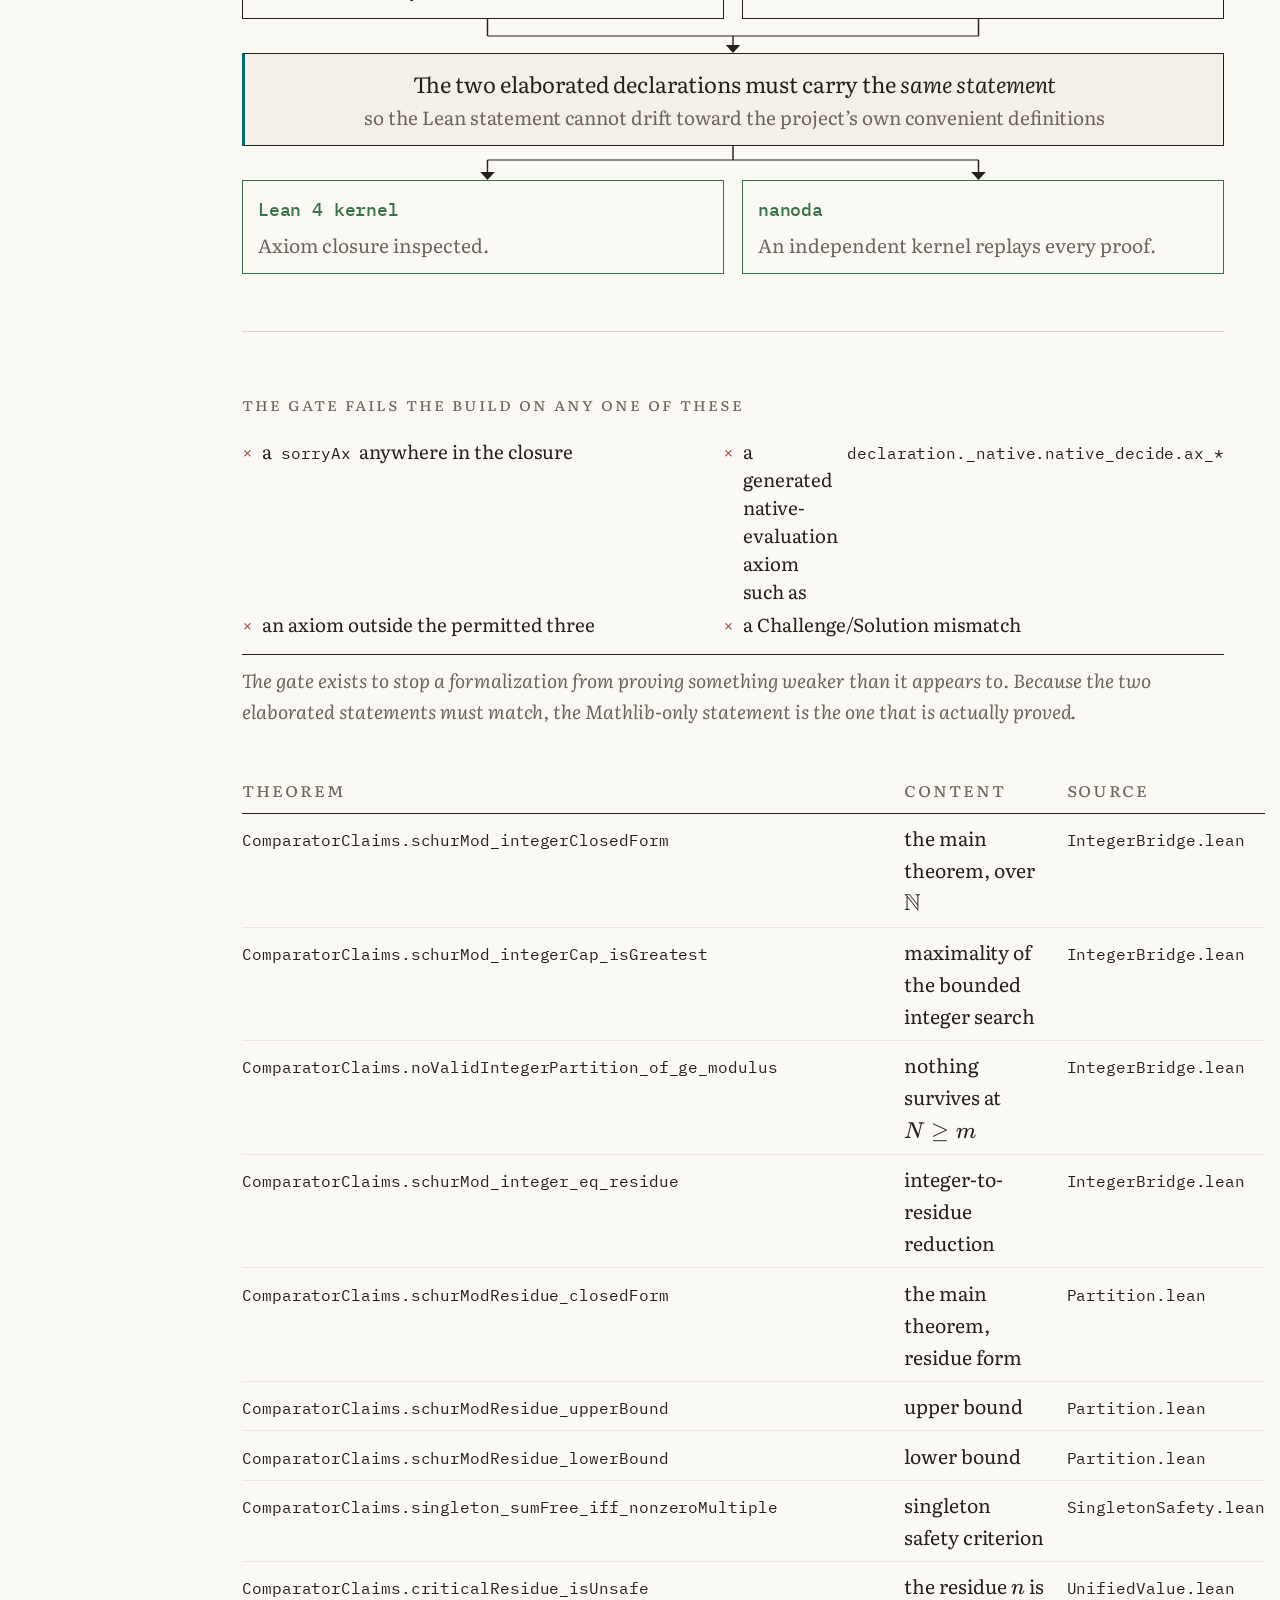
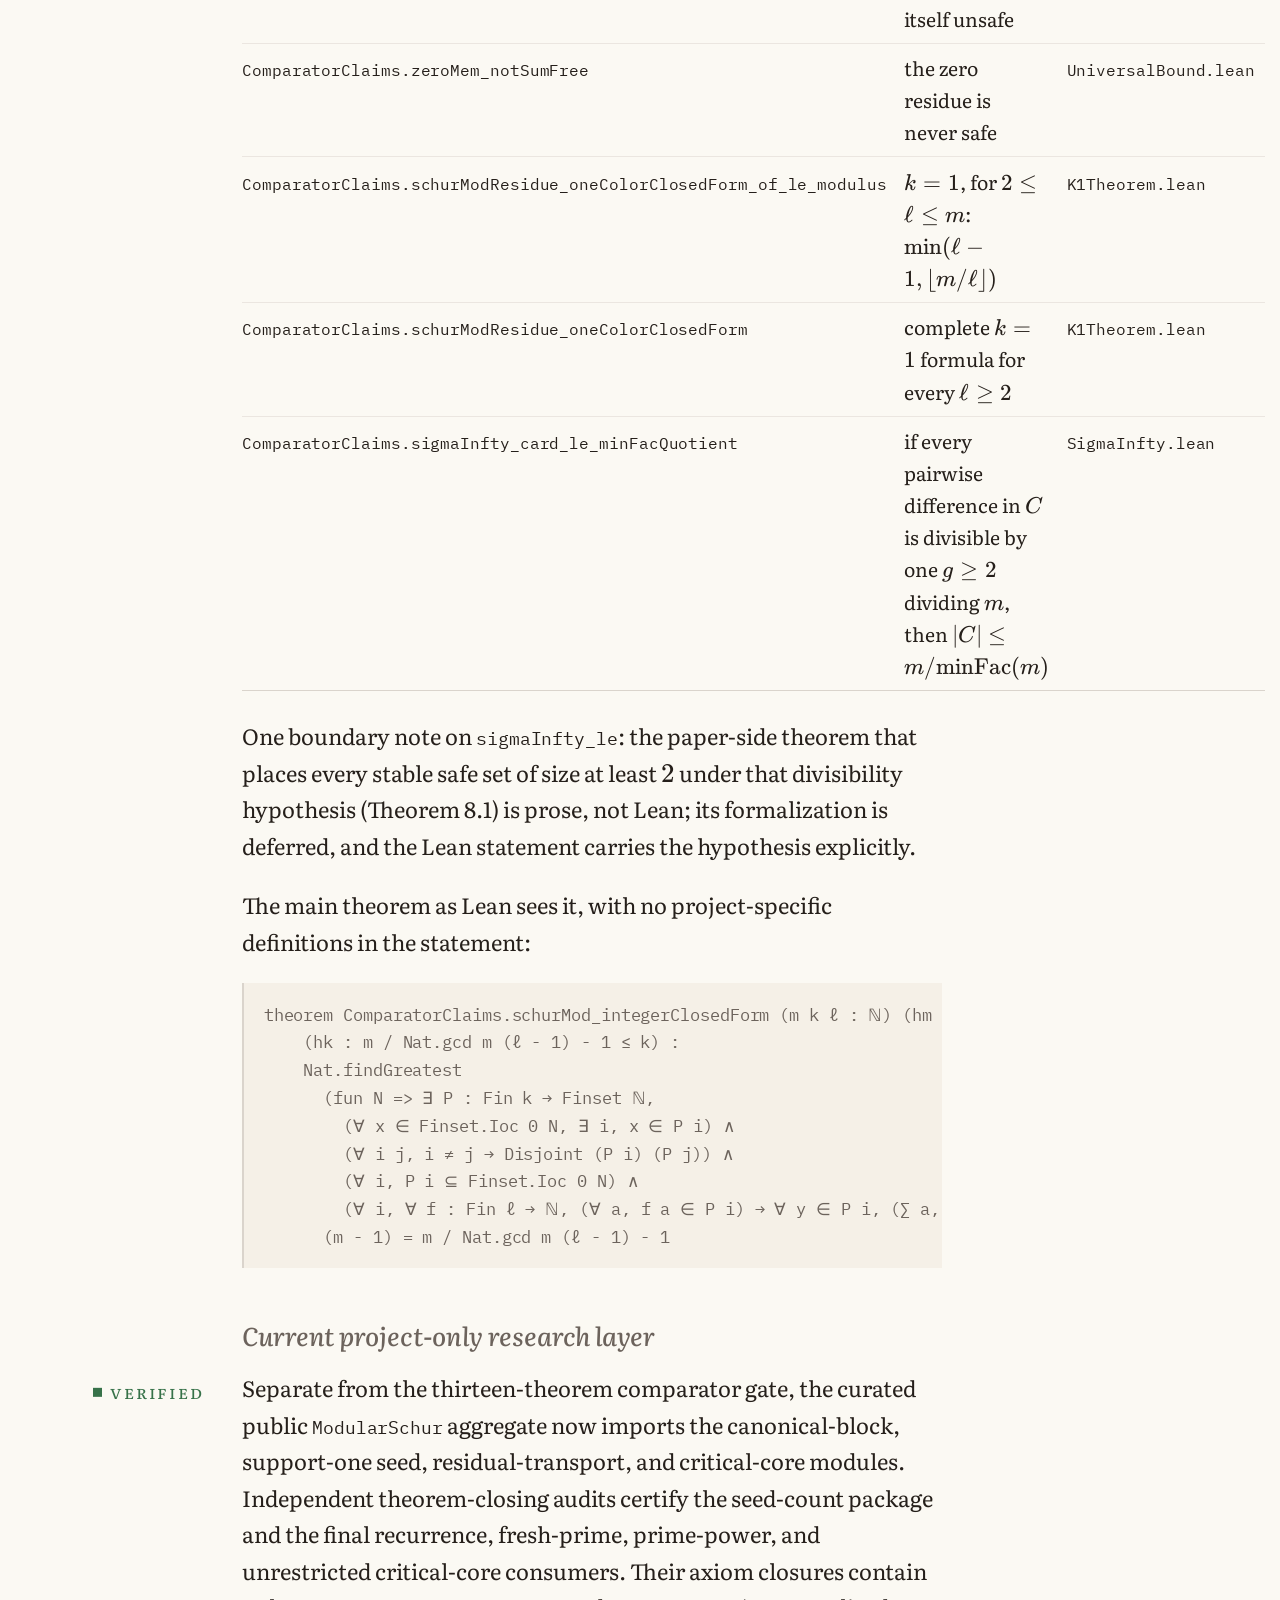
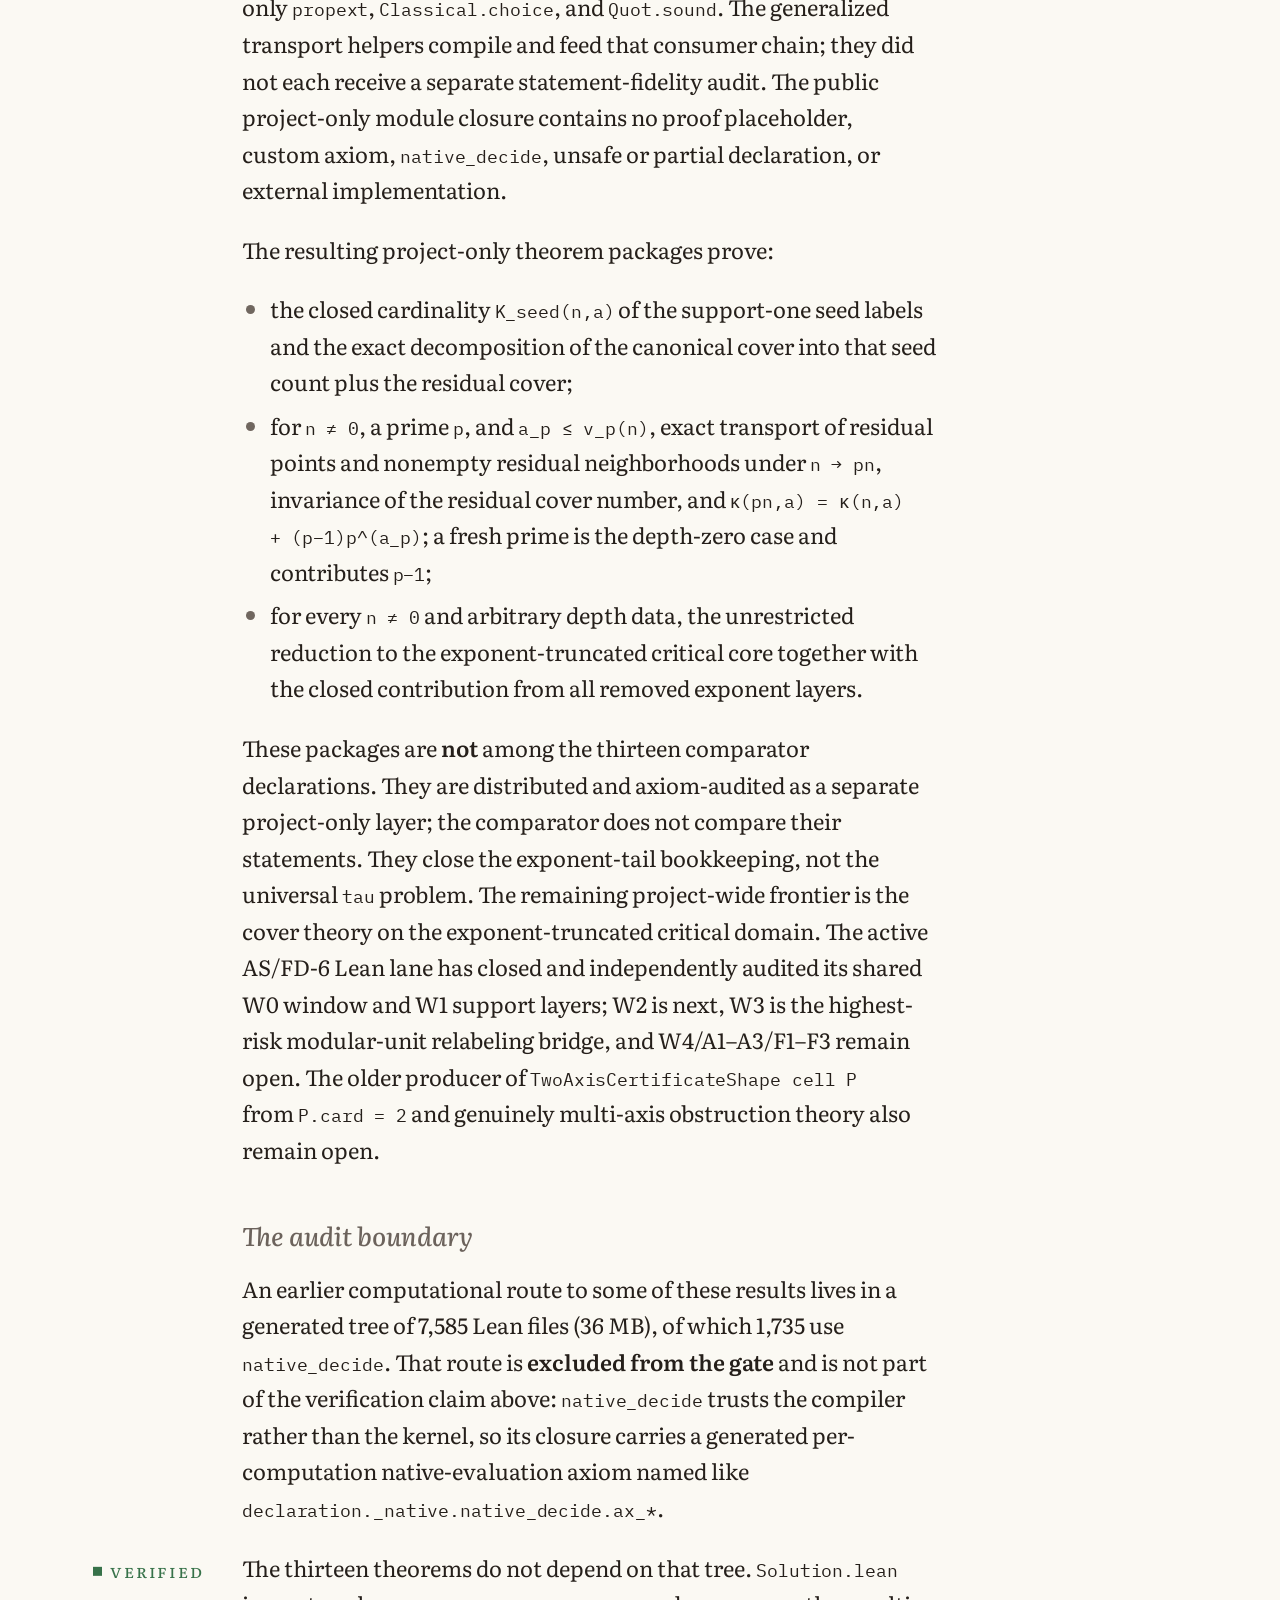
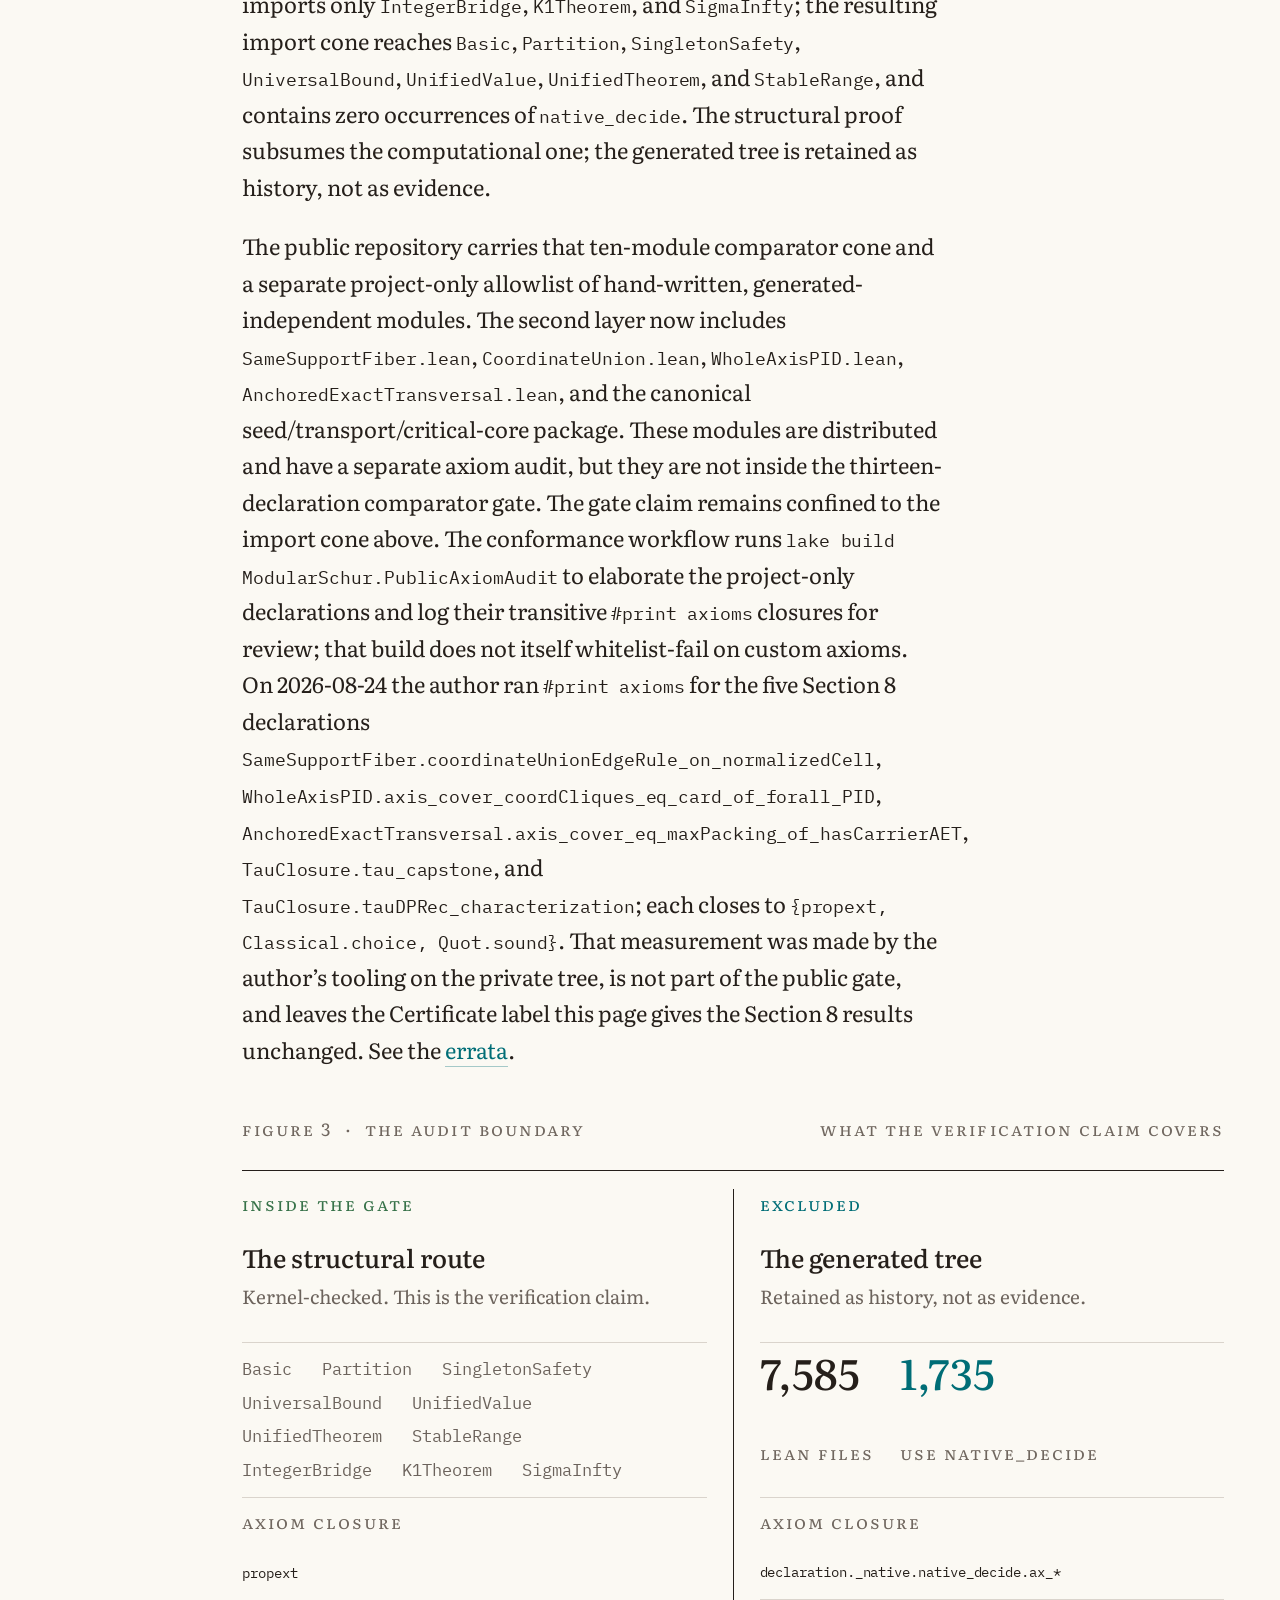
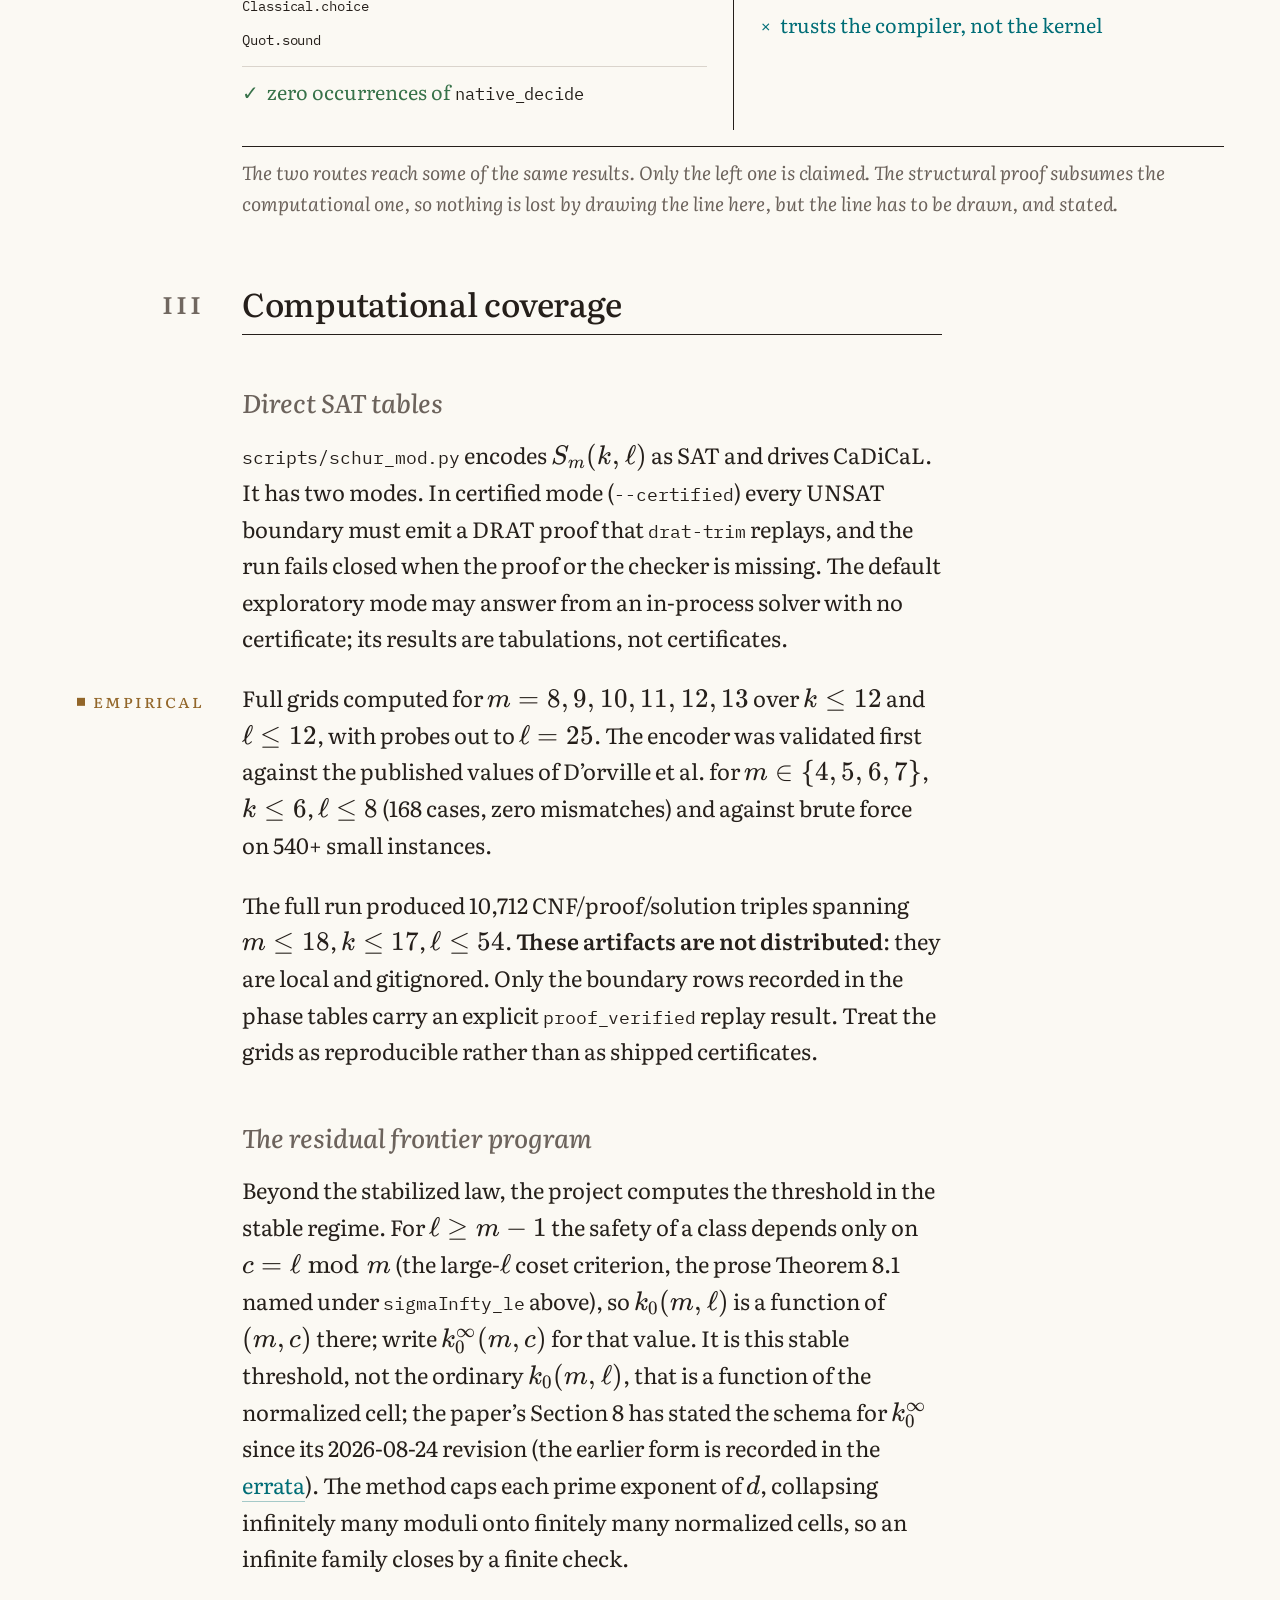
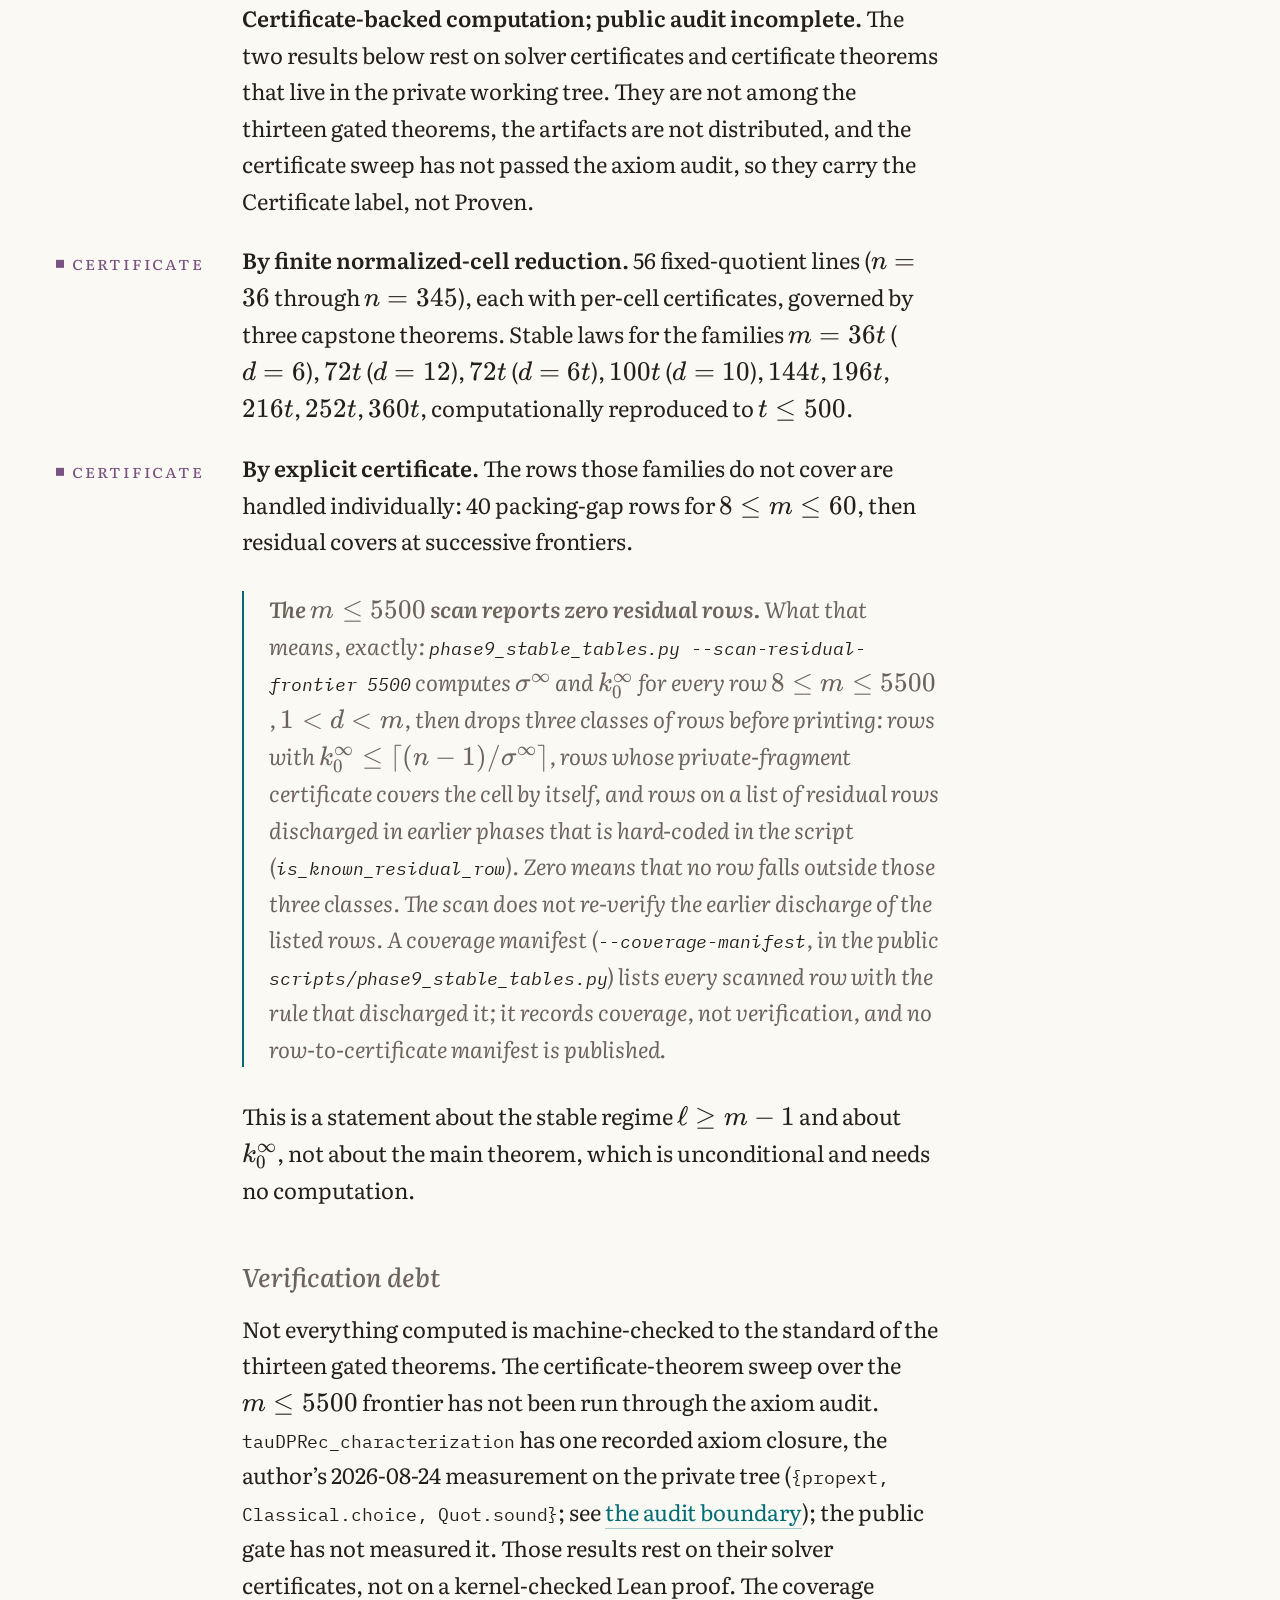
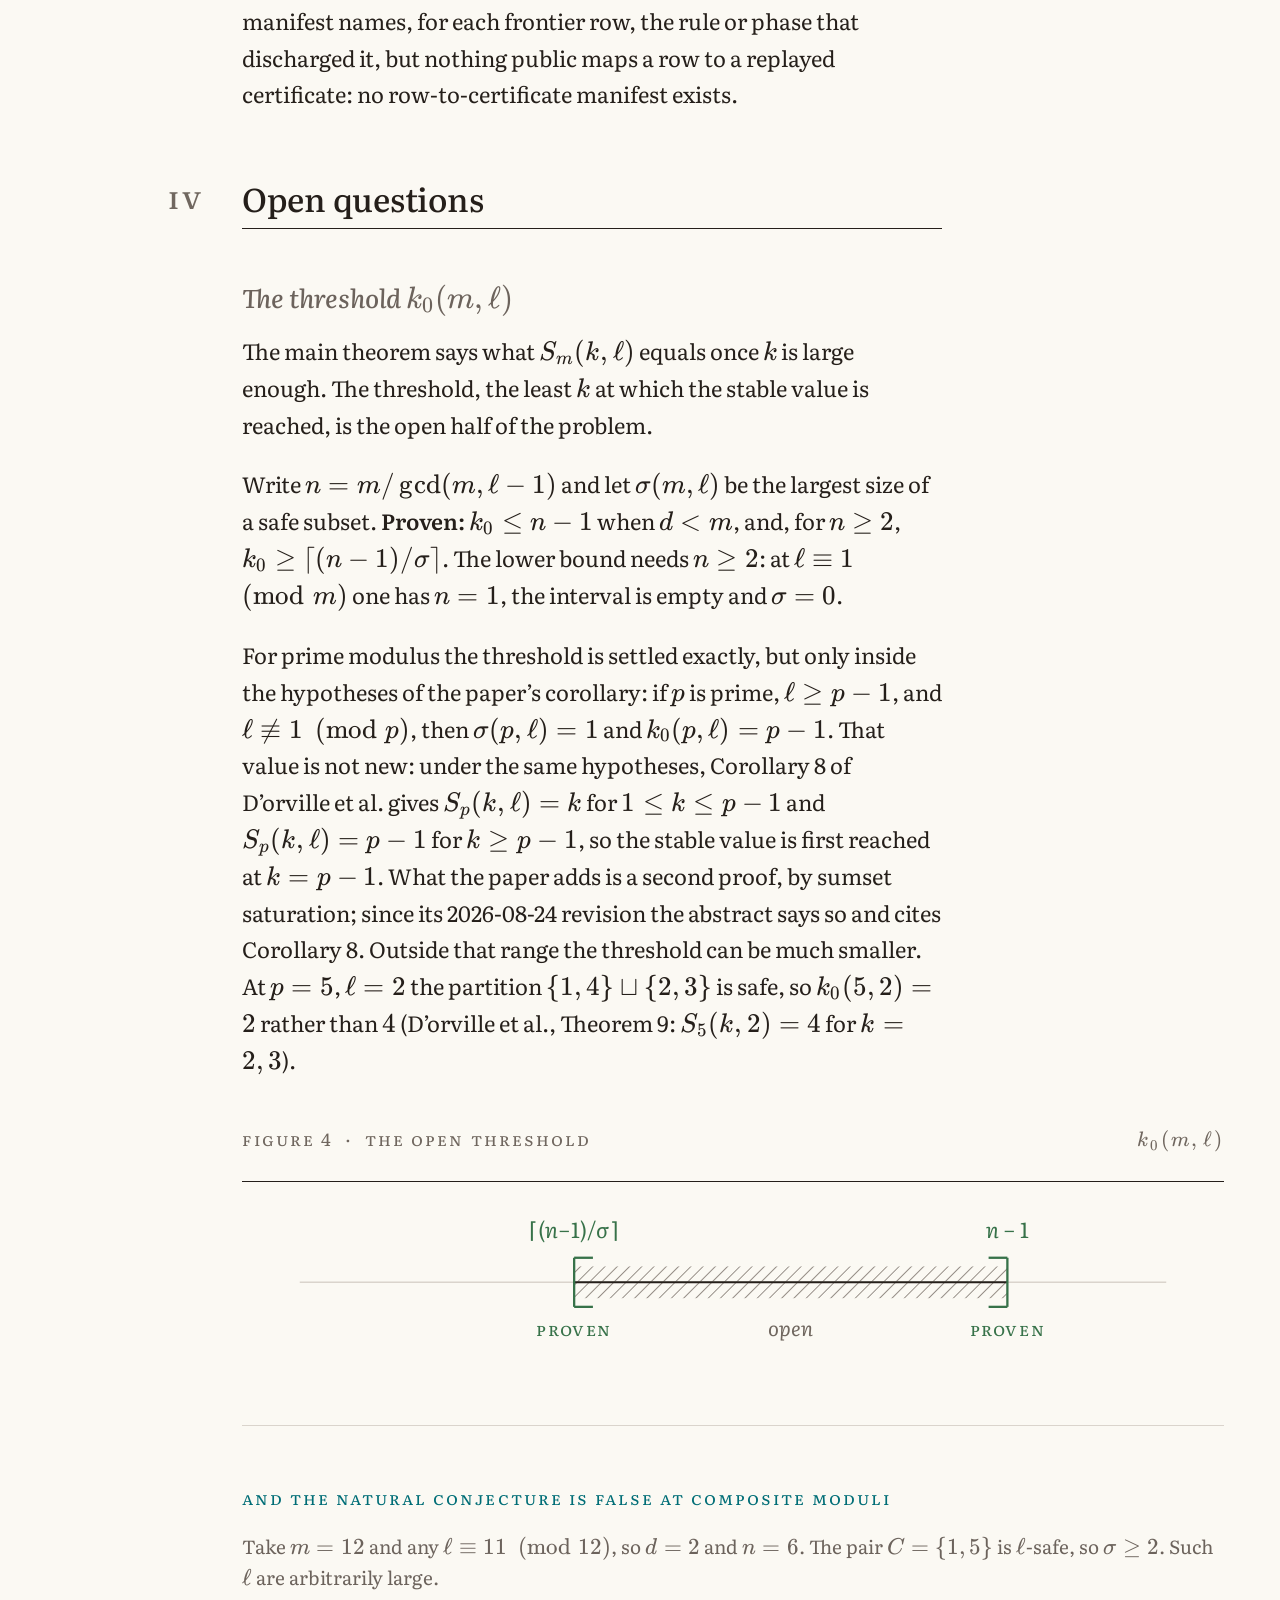
==== commit aea5ae11: "publish the DSWH25 correction note and repair the public axiom audit Paper artifacts  Adds the stand" ====
--- a/docs/status.html
+++ b/docs/status.html
@@ -45,7 +45,7 @@
   <h1>Research status</h1>
   <p class="subtitle">What is proven, what the kernel checks, what a solver only saw, and what is still open</p>
   <div class="dateline">
-    <p class="kicker">Status as of 2026-08-30</p>
+    <p class="kicker">Status as of 2026-09-14</p>
     <p class="kicker"><a href="index.html">The paper</a></p>
   </div>
 </header>
@@ -117,7 +117,7 @@
 <p>Thirteen structural results are configured for the Comparator gate in Lean 4, on toolchain <code>leanprover/lean4:v4.33.0</code> with Mathlib pinned at <code>db584cd6</code>.</p>
 <p>They are checked through a <strong>comparator gate</strong>, which exists to stop a formalization from proving something weaker than it appears to. Each theorem is stated twice: once in <code>comparator/Challenge.lean</code> using only Mathlib definitions, with the proof left as <code>sorry</code>, and once in <code>comparator/Solution.lean</code> where it is proved from this project’s development. The comparator checks that the two elaborated declarations carry the same statement, so the Lean statement cannot quietly drift toward the project’s own convenient definitions. It then checks the permitted declaration and axiom boundary and replays the proof exports through the configured kernels. The source files are not byte-identical, and nothing compares them as bytes. The <code>sorry</code>s in <code>Challenge.lean</code> are the design: they are the thirteen holes the gate fills.</p>
 <p>The conformance workflow also runs <code>lake build ModularSchur.PublicAxiomAudit</code>, which builds <code>ModularSchur.PublicAxiomAudit</code>, a <code>#print axioms</code> module for the broader project-only layer. That build elaborates the named declarations and surfaces their transitive axiom closures in the CI log for review; it does not automatically enforce a whitelist or fail merely because a custom axiom appears. This is independent of the Comparator/<code>nanoda</code> gate, whose scope remains exactly the thirteen <code>ComparatorClaims</code> declarations.</p>
-<p><span class="st st-proven">Verified</span> The preceding 12-declaration gate passed on public commit <a href="https://github.com/mysticflounder/modular-schur/commit/6fcb3470d0f22776694bd44ee2a28c87184b953d"><code>6fcb347</code></a> (<a href="https://github.com/mysticflounder/modular-schur/actions/runs/33297349901">run 33297349901</a>, 2026-08-30 UTC). That run exercised the then-current 12-declaration comparator package, Lean 4.33 toolchain, pinned workflow, and both configured kernels. The current thirteen-declaration source configuration requires a fresh Comparator CI run before public release. The build stamp in the page footer is the commit of the private source tree the public tree is synced from, not a public-repository SHA. The gate fails the build on any of: a <code>sorryAx</code> in the closure, an axiom outside <code>{propext, Classical.choice, Quot.sound}</code>, a generated native-evaluation axiom such as <code>declaration._native.native_decide.ax_*</code>, or a Challenge/Solution statement mismatch. A second job replays the proofs through the independent <code>nanoda</code> kernel.</p>
+<p><span class="st st-proven">Verified</span> The preceding 12-declaration gate most recently passed on public commit <a href="https://github.com/mysticflounder/modular-schur/commit/315337d6a318a4465cf272073bf54d9f0ed233bb"><code>315337d</code></a> (<a href="https://github.com/mysticflounder/modular-schur/actions/runs/33447037510">run 33447037510</a>, 2026-08-31 UTC). That run exercised the then-current 12-declaration comparator package, Lean 4.33 toolchain, pinned workflow, and both configured kernels. The thirteen-declaration Comparator job passed in <a href="https://github.com/mysticflounder/modular-schur/actions/runs/33534800665">run 33534800665</a> at public commit <code>5ca1063ec835e7f65d937395e7c227833f0a89ce</code>, but the companion conformance job failed while building <code>ModularSchur.PublicAxiomAudit</code>. That failure must be repaired and the complete workflow rerun before public release. The build stamp in the page footer is the commit of the private source tree the public tree is synced from, not a public-repository SHA. The gate fails the build on any of: a <code>sorryAx</code> in the closure, an axiom outside <code>{propext, Classical.choice, Quot.sound}</code>, a generated native-evaluation axiom such as <code>declaration._native.native_decide.ax_*</code>, or a Challenge/Solution statement mismatch. A second job replays the proofs through the independent <code>nanoda</code> kernel.</p>
 <p>The comparator runs at its tag <code>v4.33.0</code> (commit <code>3927ad383f208ae977c340a91c48ac9b497d2097</code>), matched to the Lean toolchain and pinned by commit in CI. The gate here is a self-audit of the project’s own trusted source, not a hostile-submission contest: CI hands the comparator a fully pre-built <code>.lake</code>, so the guarantee rests on the statement-identity, axiom-boundary, and kernel-replay checks rather than on the sandbox that exists to contain a malicious solution author. One open upstream issue questions that sandbox’s process containment (<a href="https://github.com/leanprover/comparator/issues/77">leanprover/comparator#77</a>); it does not touch the checks this gate relies on.</p>
 <figure>
 <div class="fig-head">
@@ -301,7 +301,7 @@
 <li>for <code>n ≠ 0</code>, a prime <code>p</code>, and <code>a_p ≤ v_p(n)</code>, exact transport of residual points and nonempty residual neighborhoods under <code>n → pn</code>, invariance of the residual cover number, and <code>κ(pn,a) = κ(n,a) + (p−1)p^(a_p)</code>; a fresh prime is the depth-zero case and contributes <code>p−1</code>;</li>
 <li>for every <code>n ≠ 0</code> and arbitrary depth data, the unrestricted reduction to the exponent-truncated critical core together with the closed contribution from all removed exponent layers.</li>
 </ul>
-<p>These packages are <strong>not</strong> among the thirteen comparator declarations. They are distributed and axiom-audited as a separate project-only layer; the comparator does not compare their statements. They close the exponent-tail bookkeeping, not the universal <code>tau</code> problem. The remaining frontier is the cover theory on the exponent-truncated critical domain: the first missing two-axis producer constructs <code>TwoAxisCertificateShape cell P</code> from <code>P.card = 2</code>; genuinely multi-axis obstructions remain after that.</p>
+<p>These packages are <strong>not</strong> among the thirteen comparator declarations. They are distributed and axiom-audited as a separate project-only layer; the comparator does not compare their statements. They close the exponent-tail bookkeeping, not the universal <code>tau</code> problem. The remaining project-wide frontier is the cover theory on the exponent-truncated critical domain. The active AS/FD-6 Lean lane has closed and independently audited its shared W0 window and W1 support layers; W2 is next, W3 is the highest-risk modular-unit relabeling bridge, and W4/A1–A3/F1–F3 remain open. The older producer of <code>TwoAxisCertificateShape cell P</code> from <code>P.card = 2</code> and genuinely multi-axis obstruction theory also remain open.</p>
 </section>
 <section id="the-audit-boundary" class="level3">
 <h3>The audit boundary</h3>
@@ -649,7 +649,7 @@
 <footer class="page-footer">
   <p class="kicker">A. McKenna &nbsp;·&nbsp; 2026 &nbsp;·&nbsp; Apache-2.0</p>
   <p class="kicker"><a href="https://github.com/mysticflounder/modular-schur">https://github.com/mysticflounder/modular-schur</a></p>
-  <p class="kicker">Built 2026-09-01 from 34ee1a7</p>
+  <p class="kicker">Built 2026-09-20 from c3dc6b3</p>
 </footer>
 
 </div>
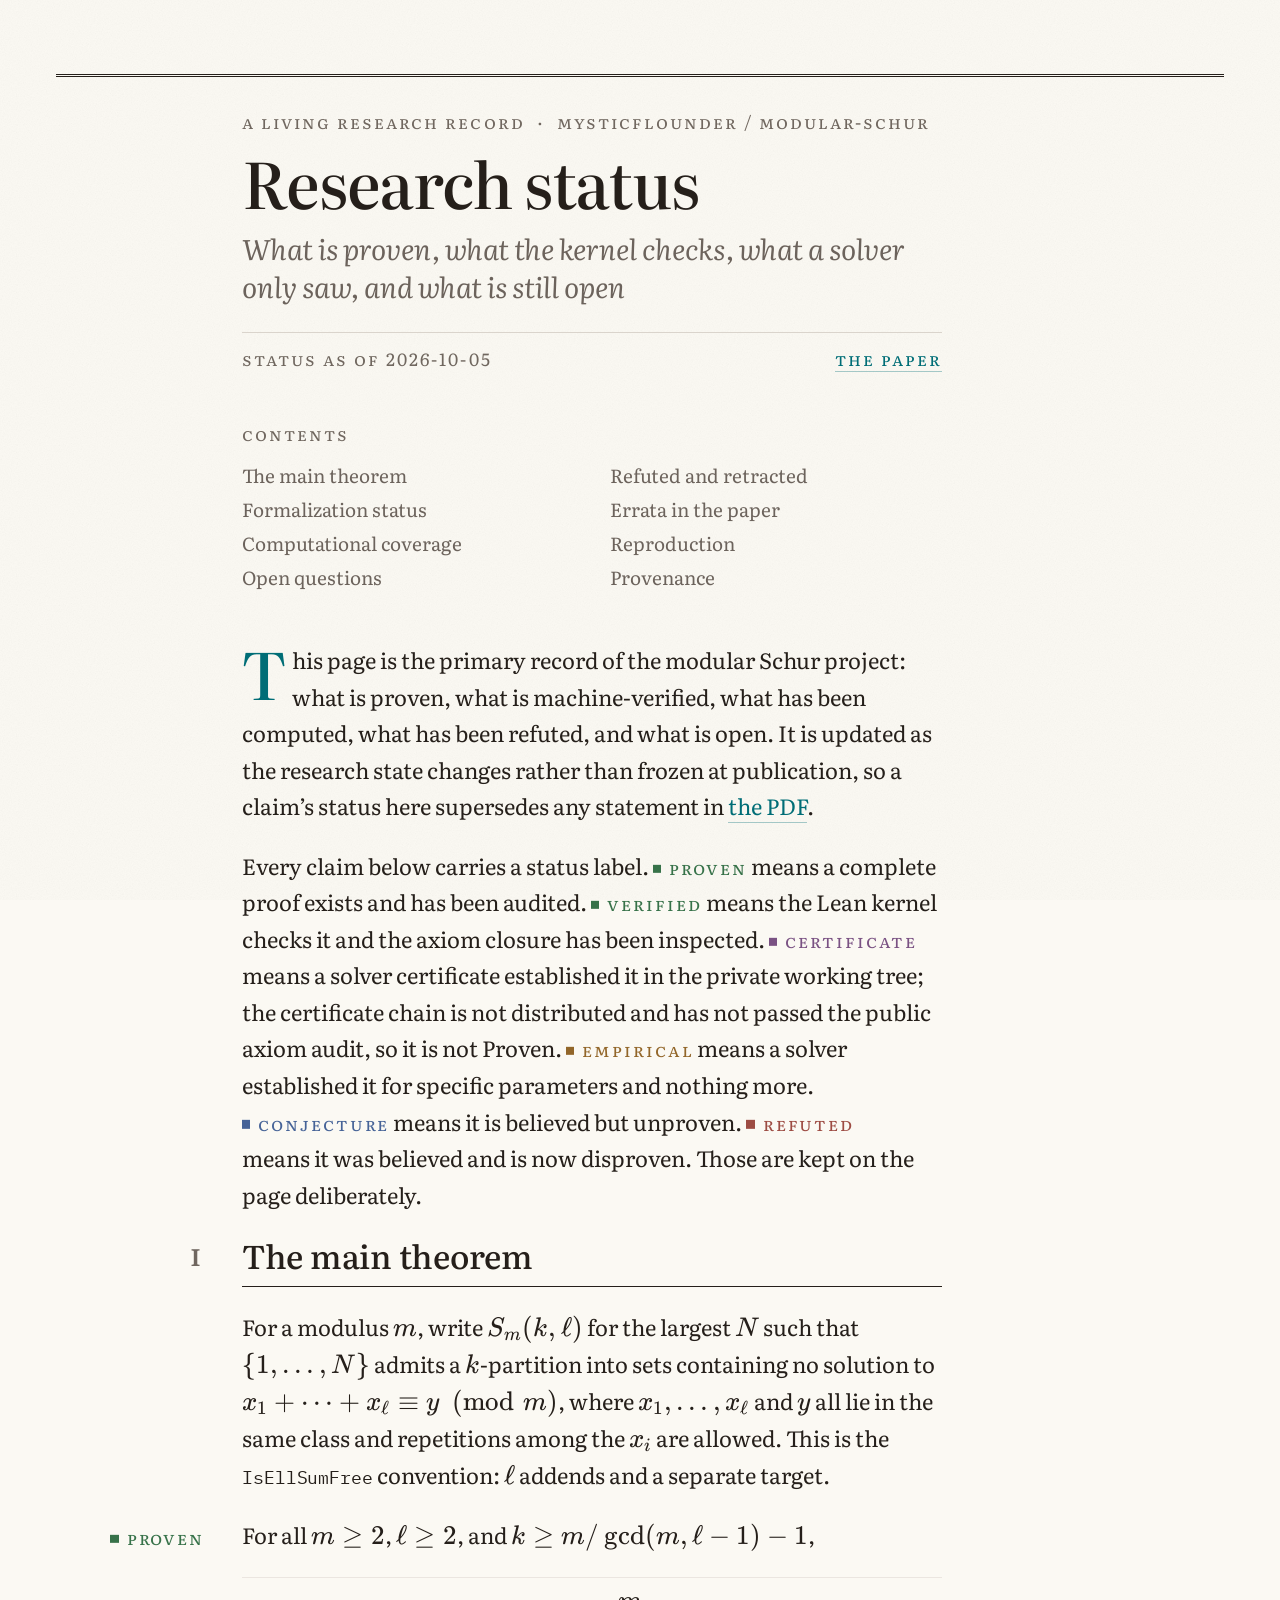
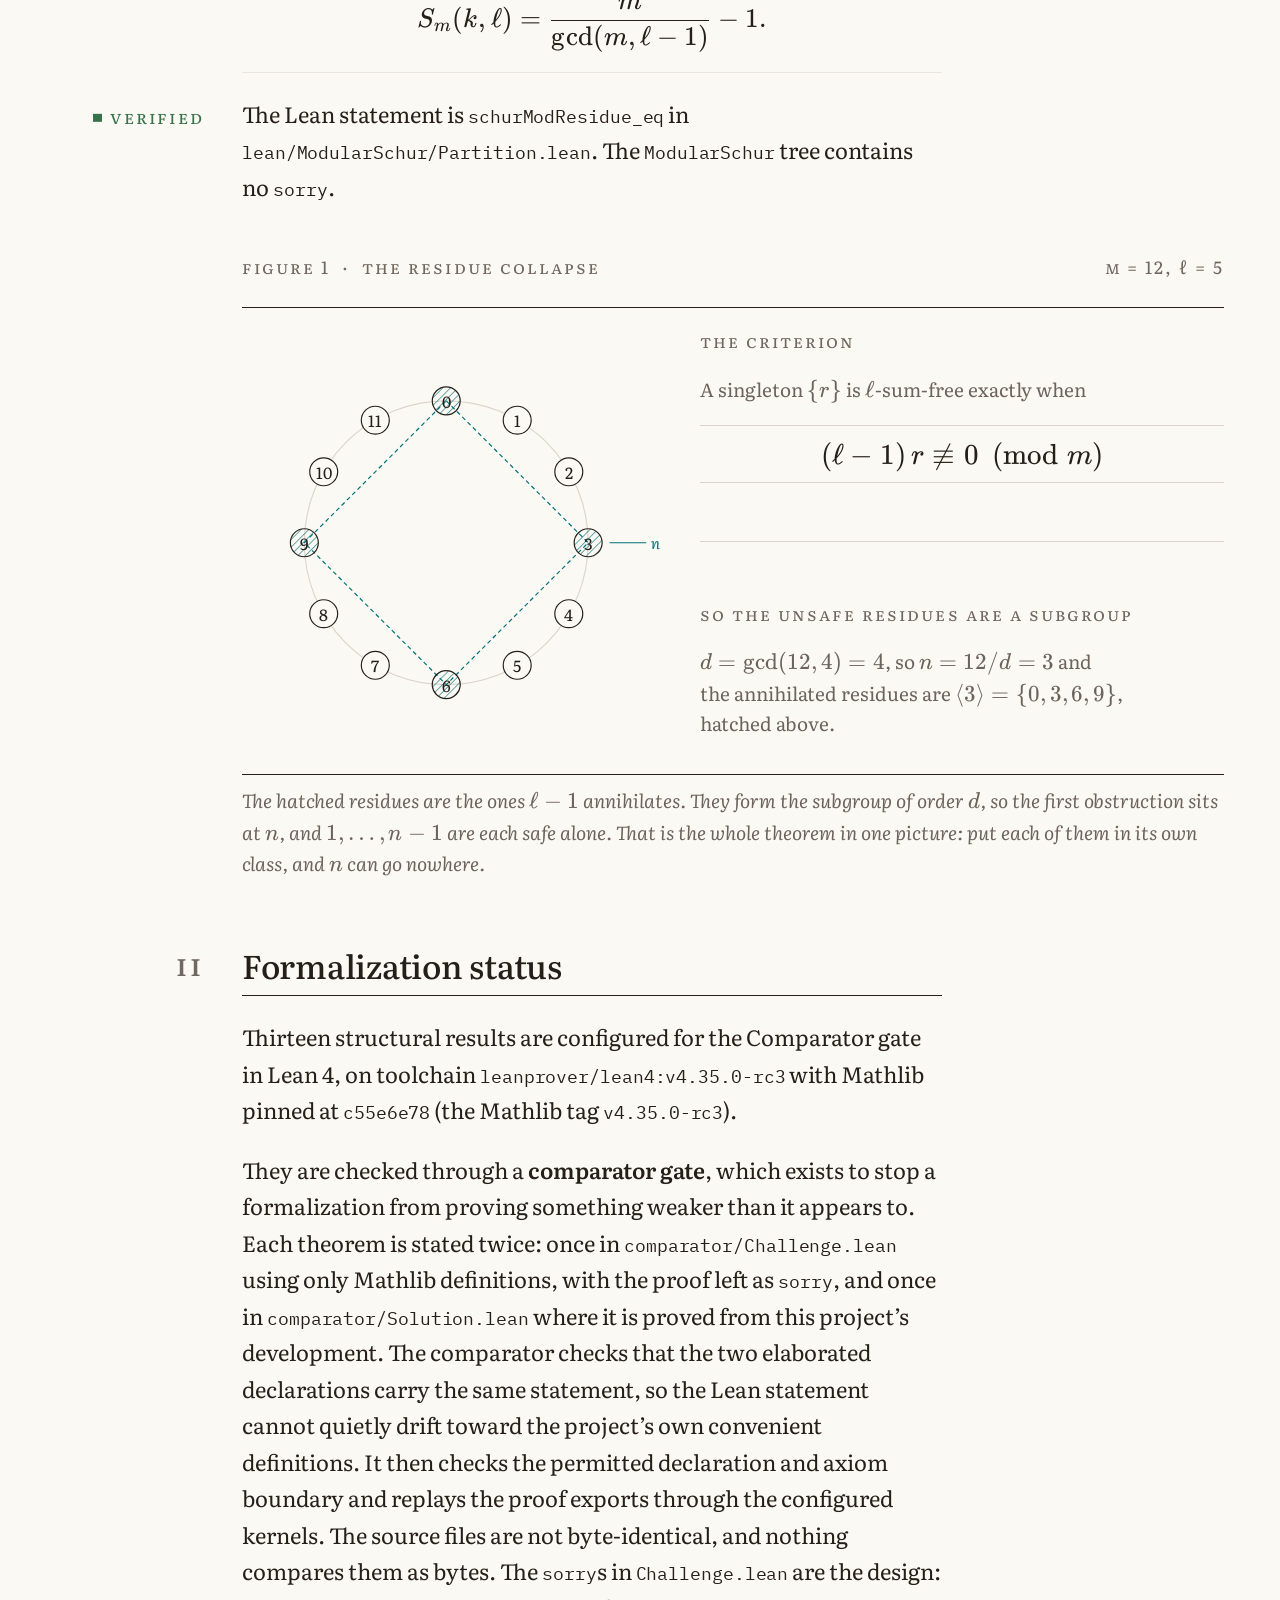
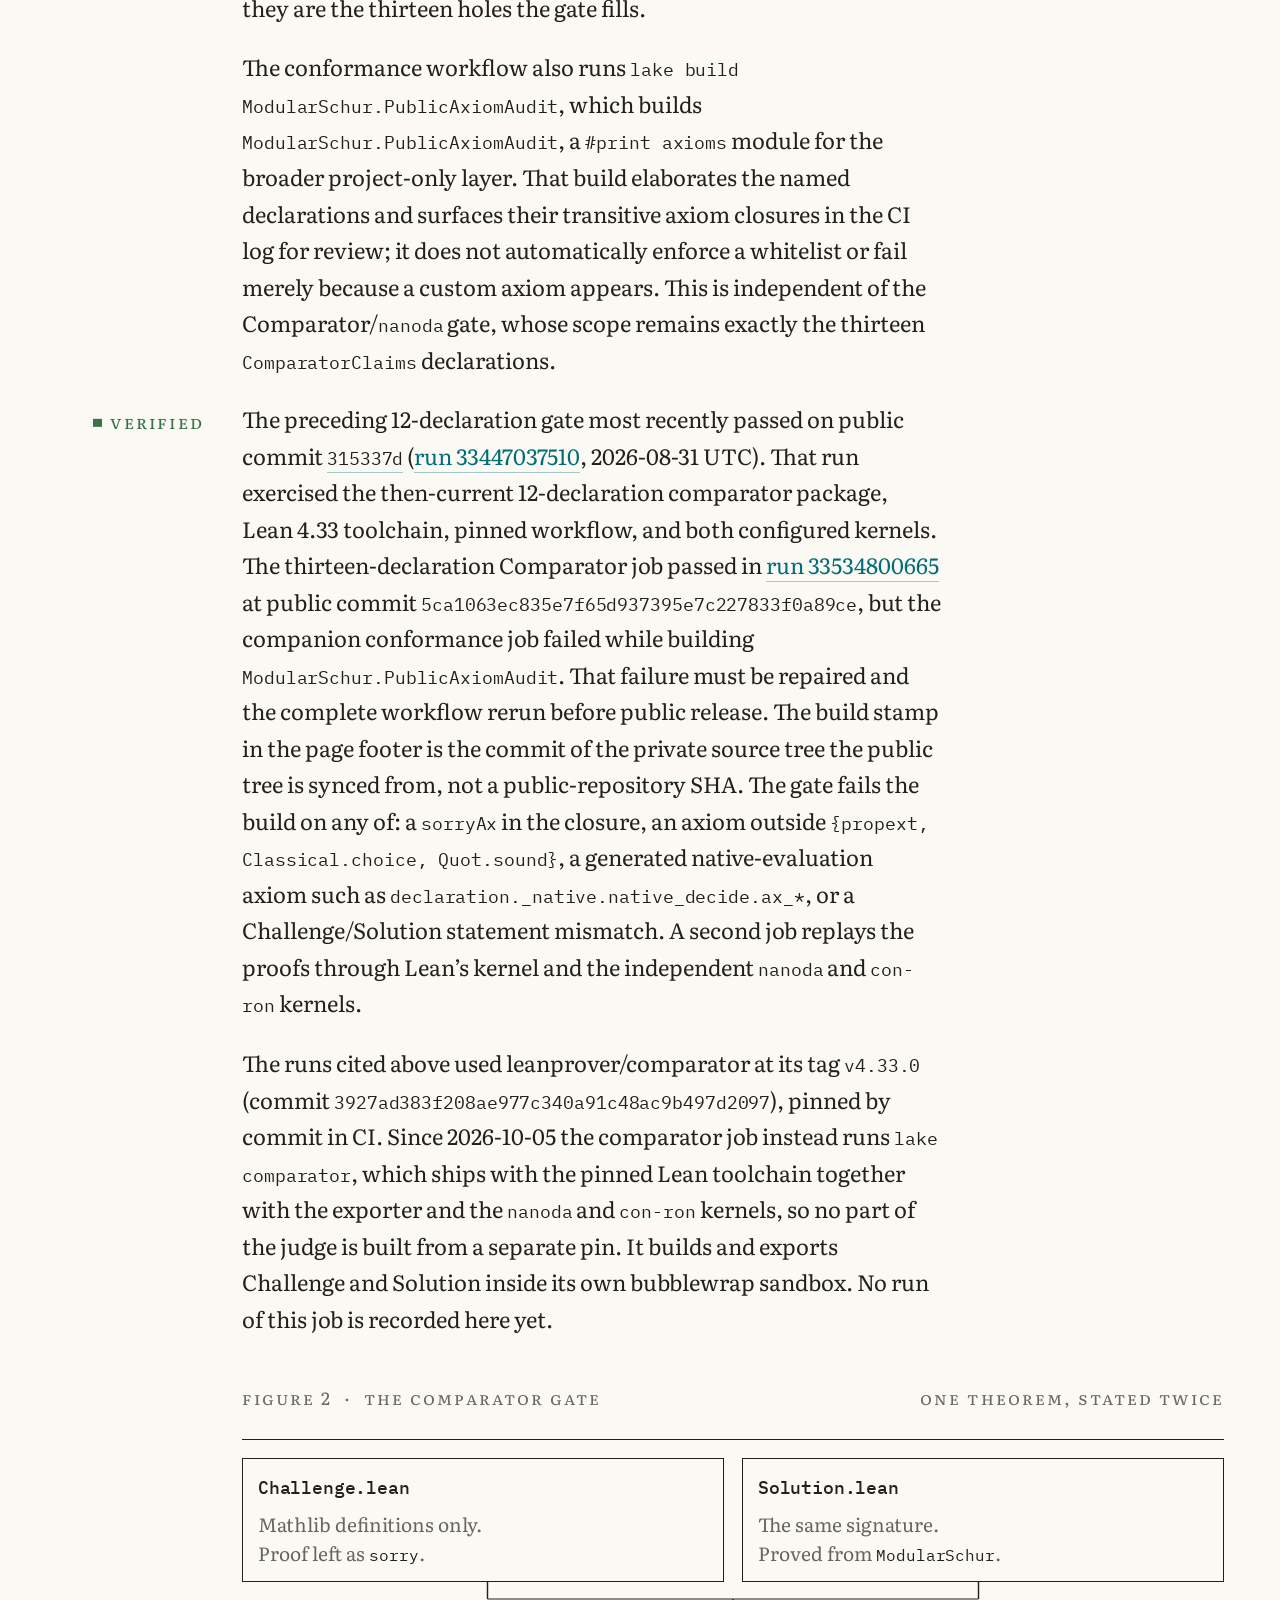
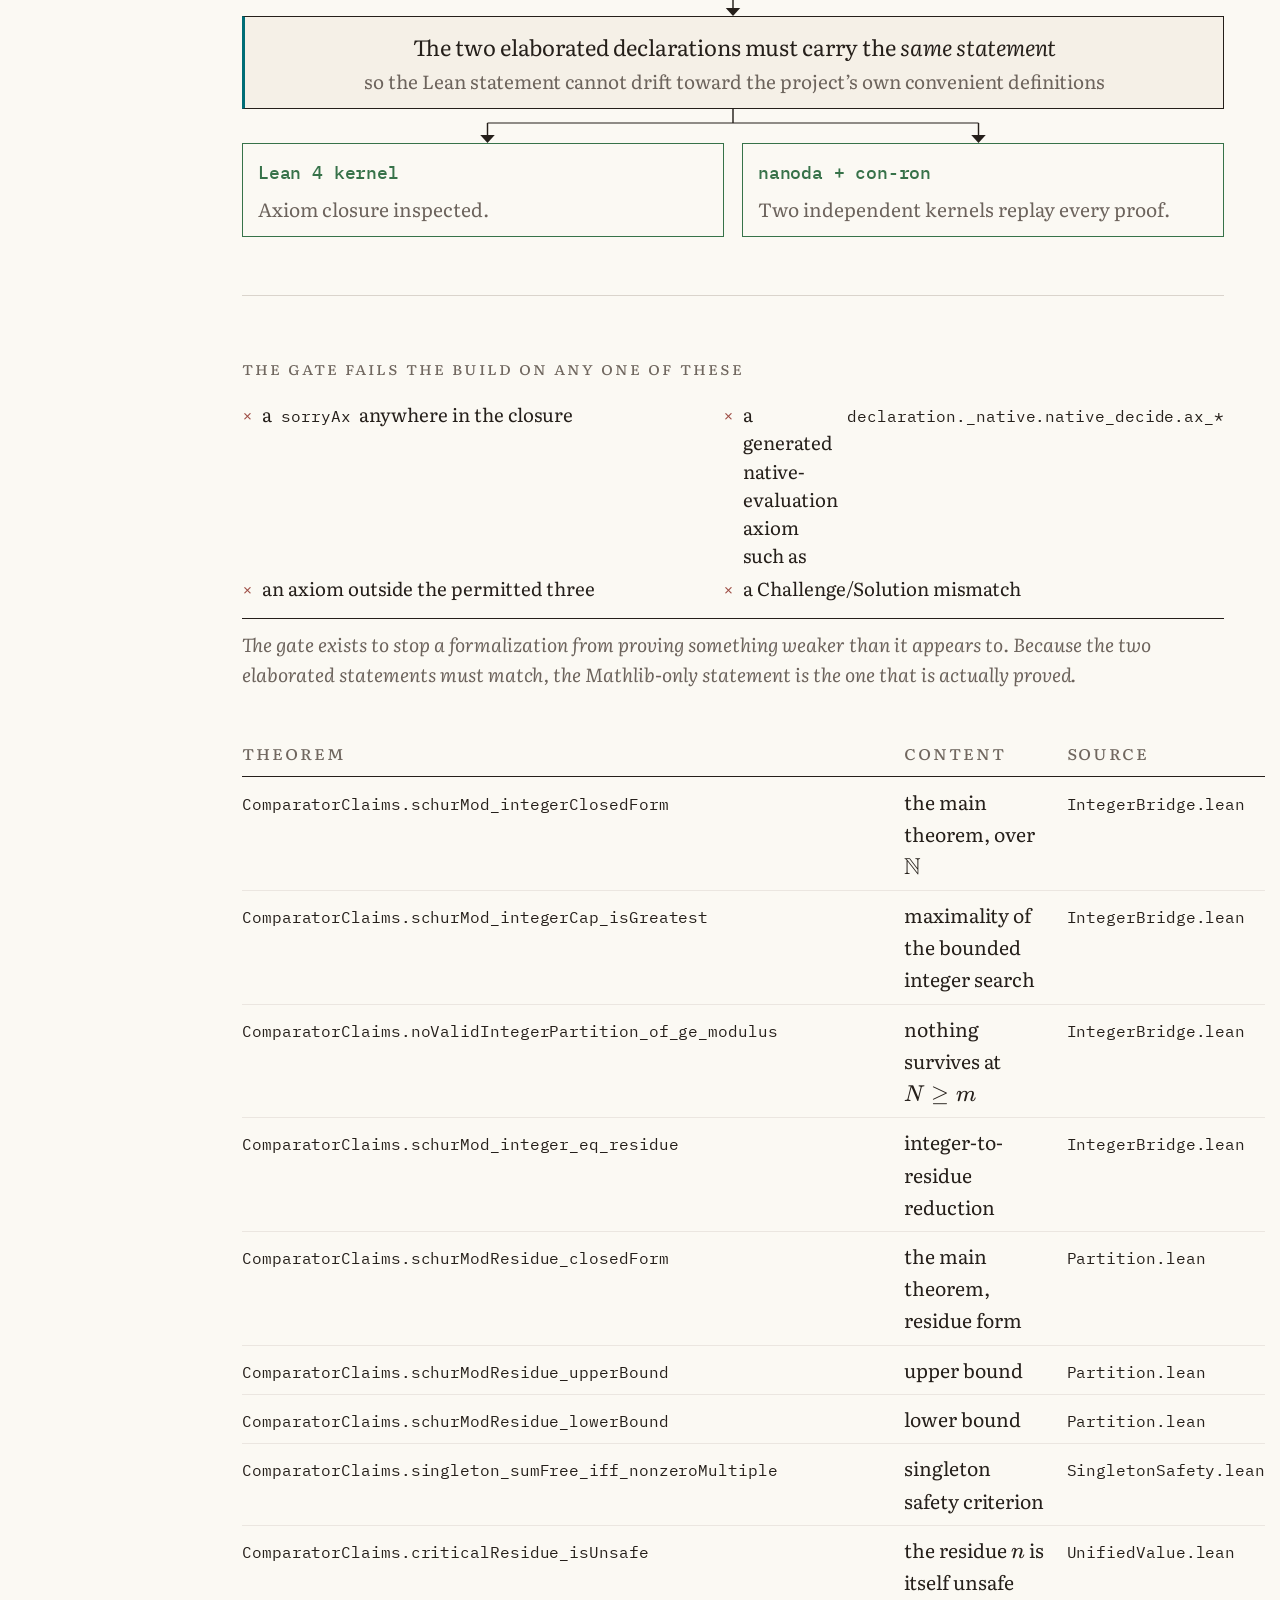
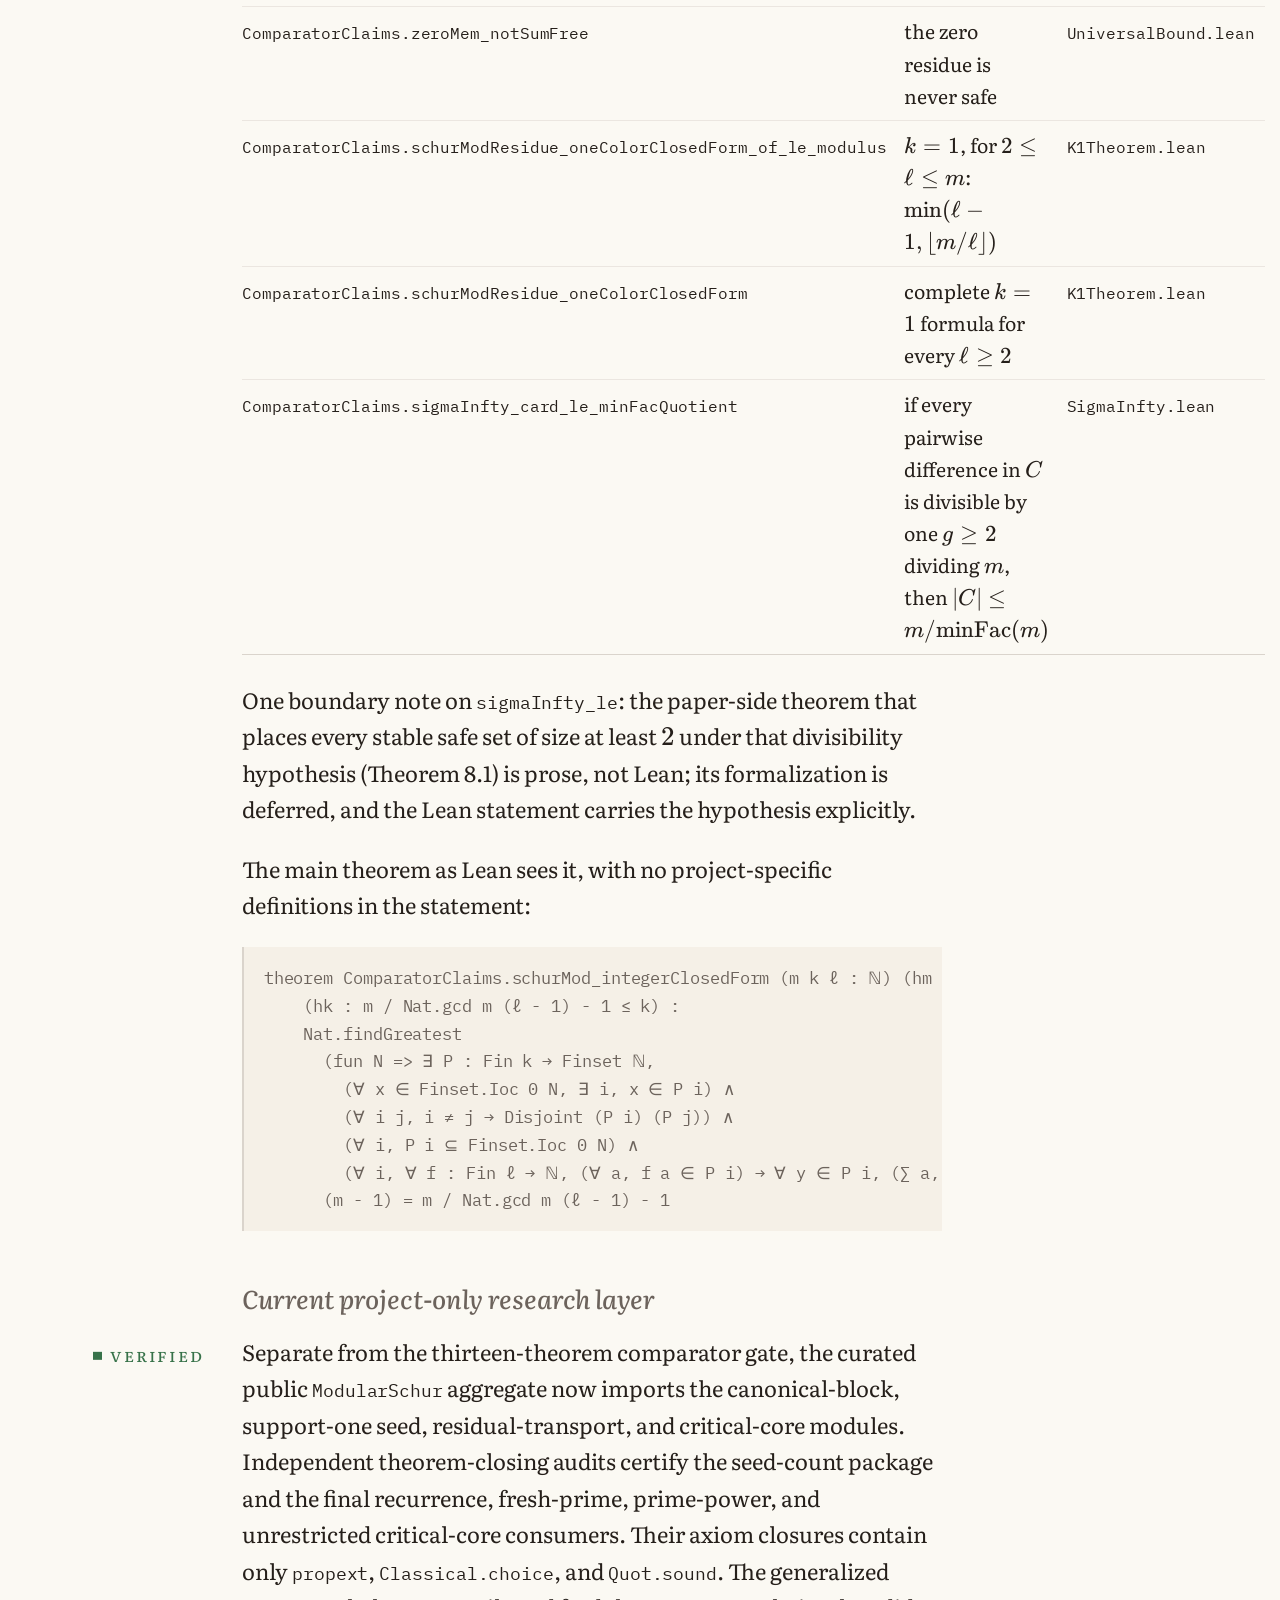
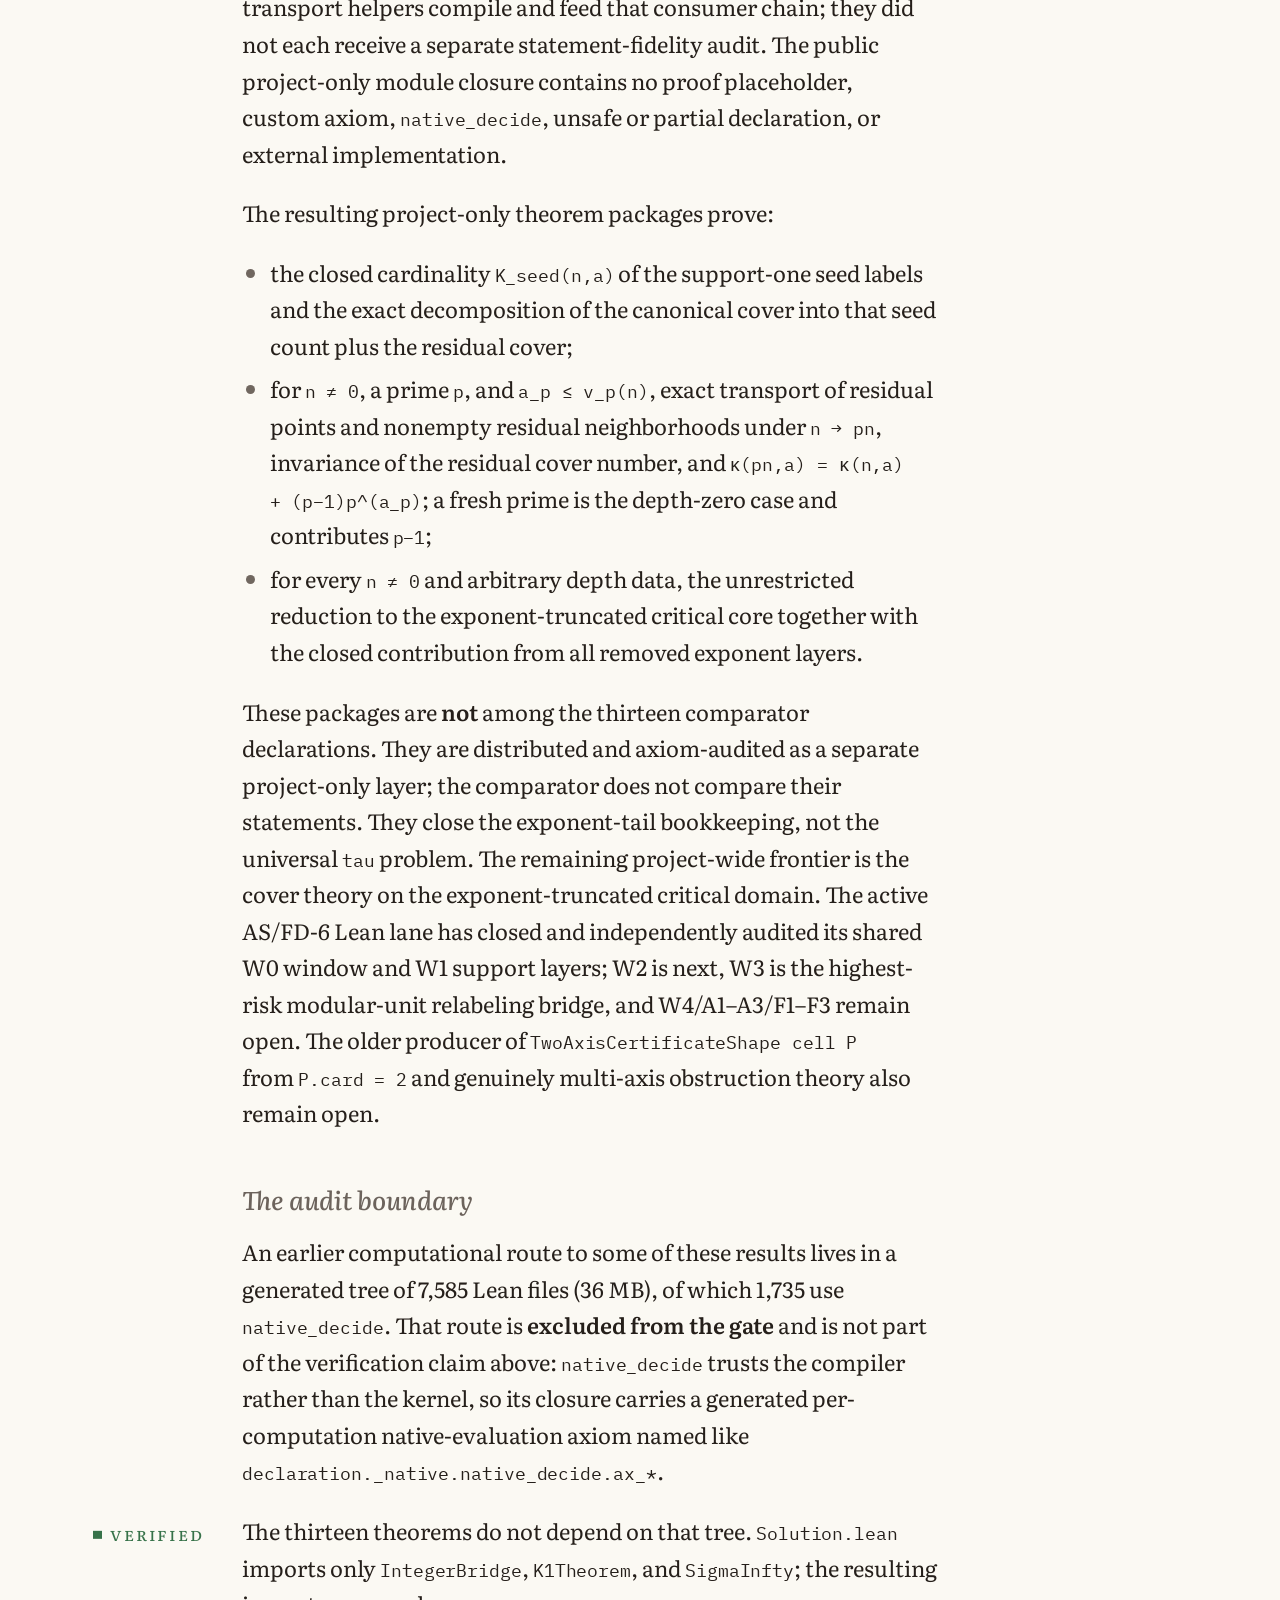
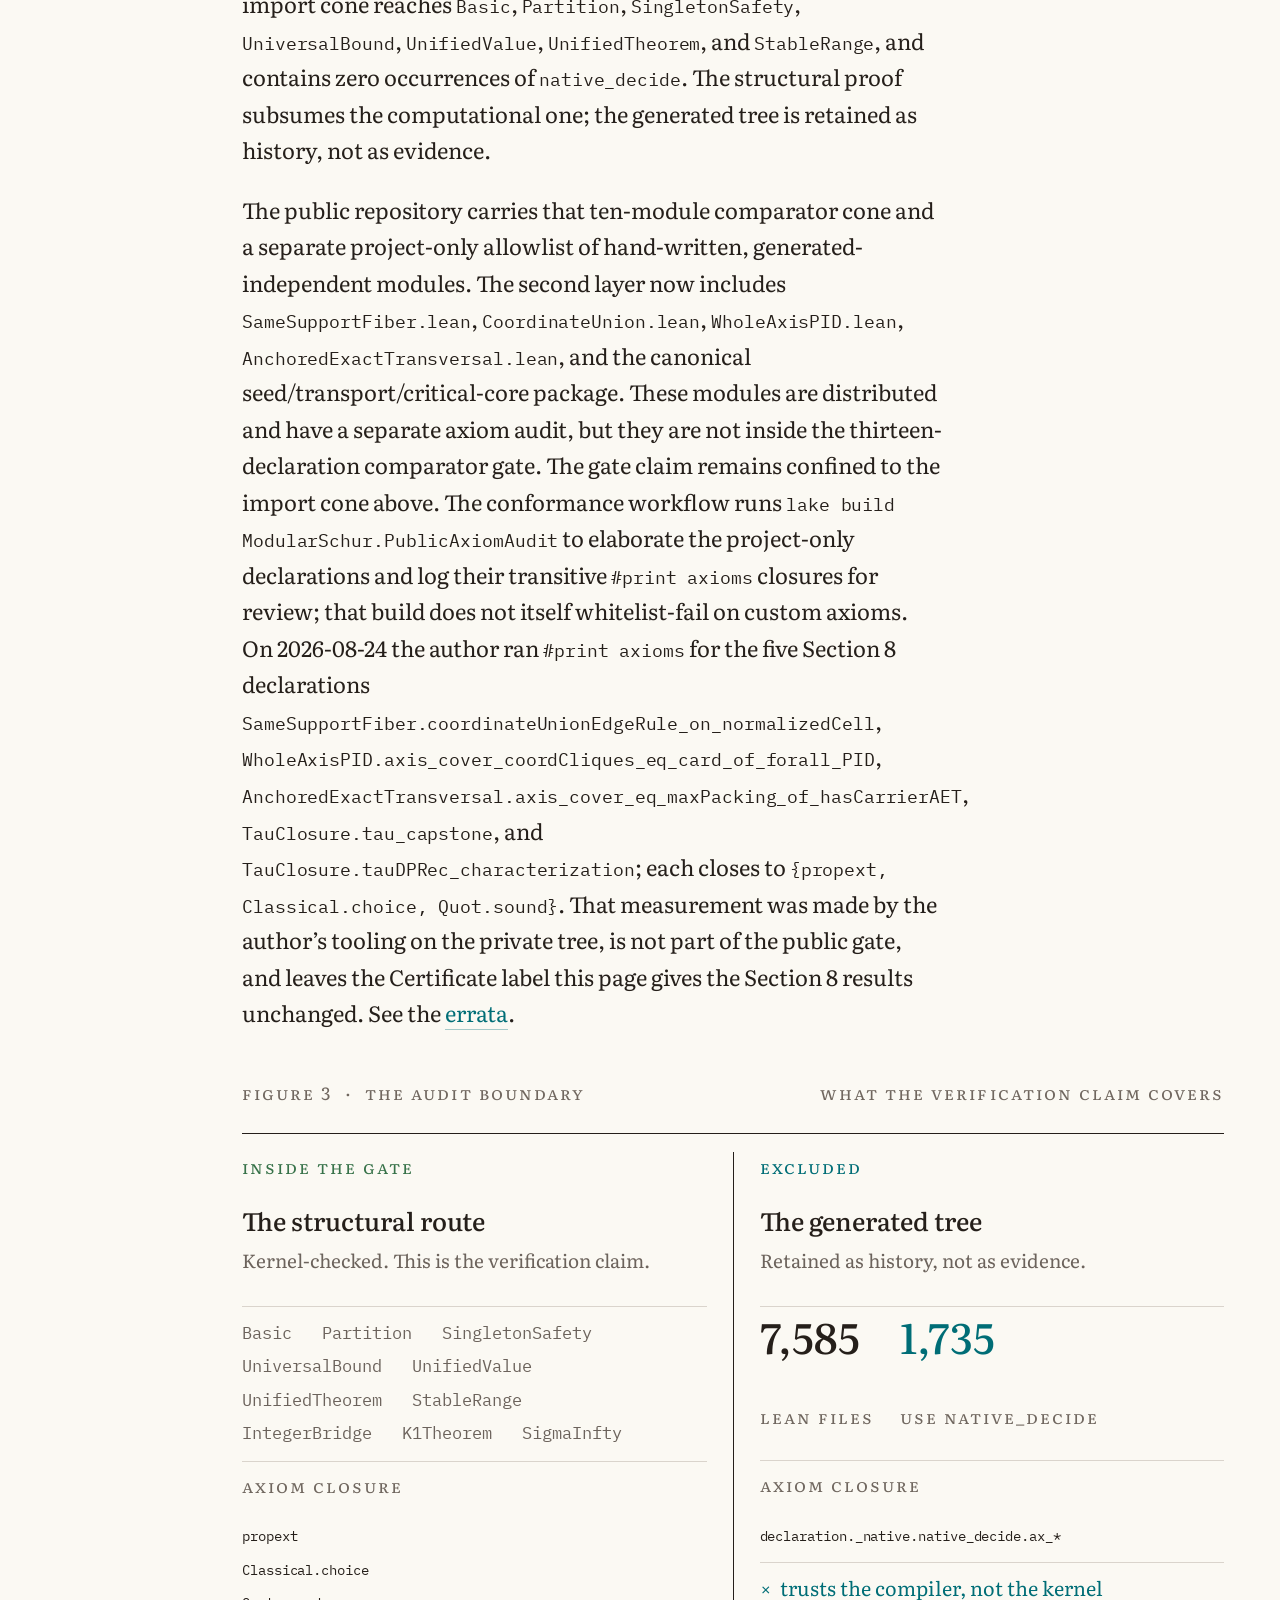
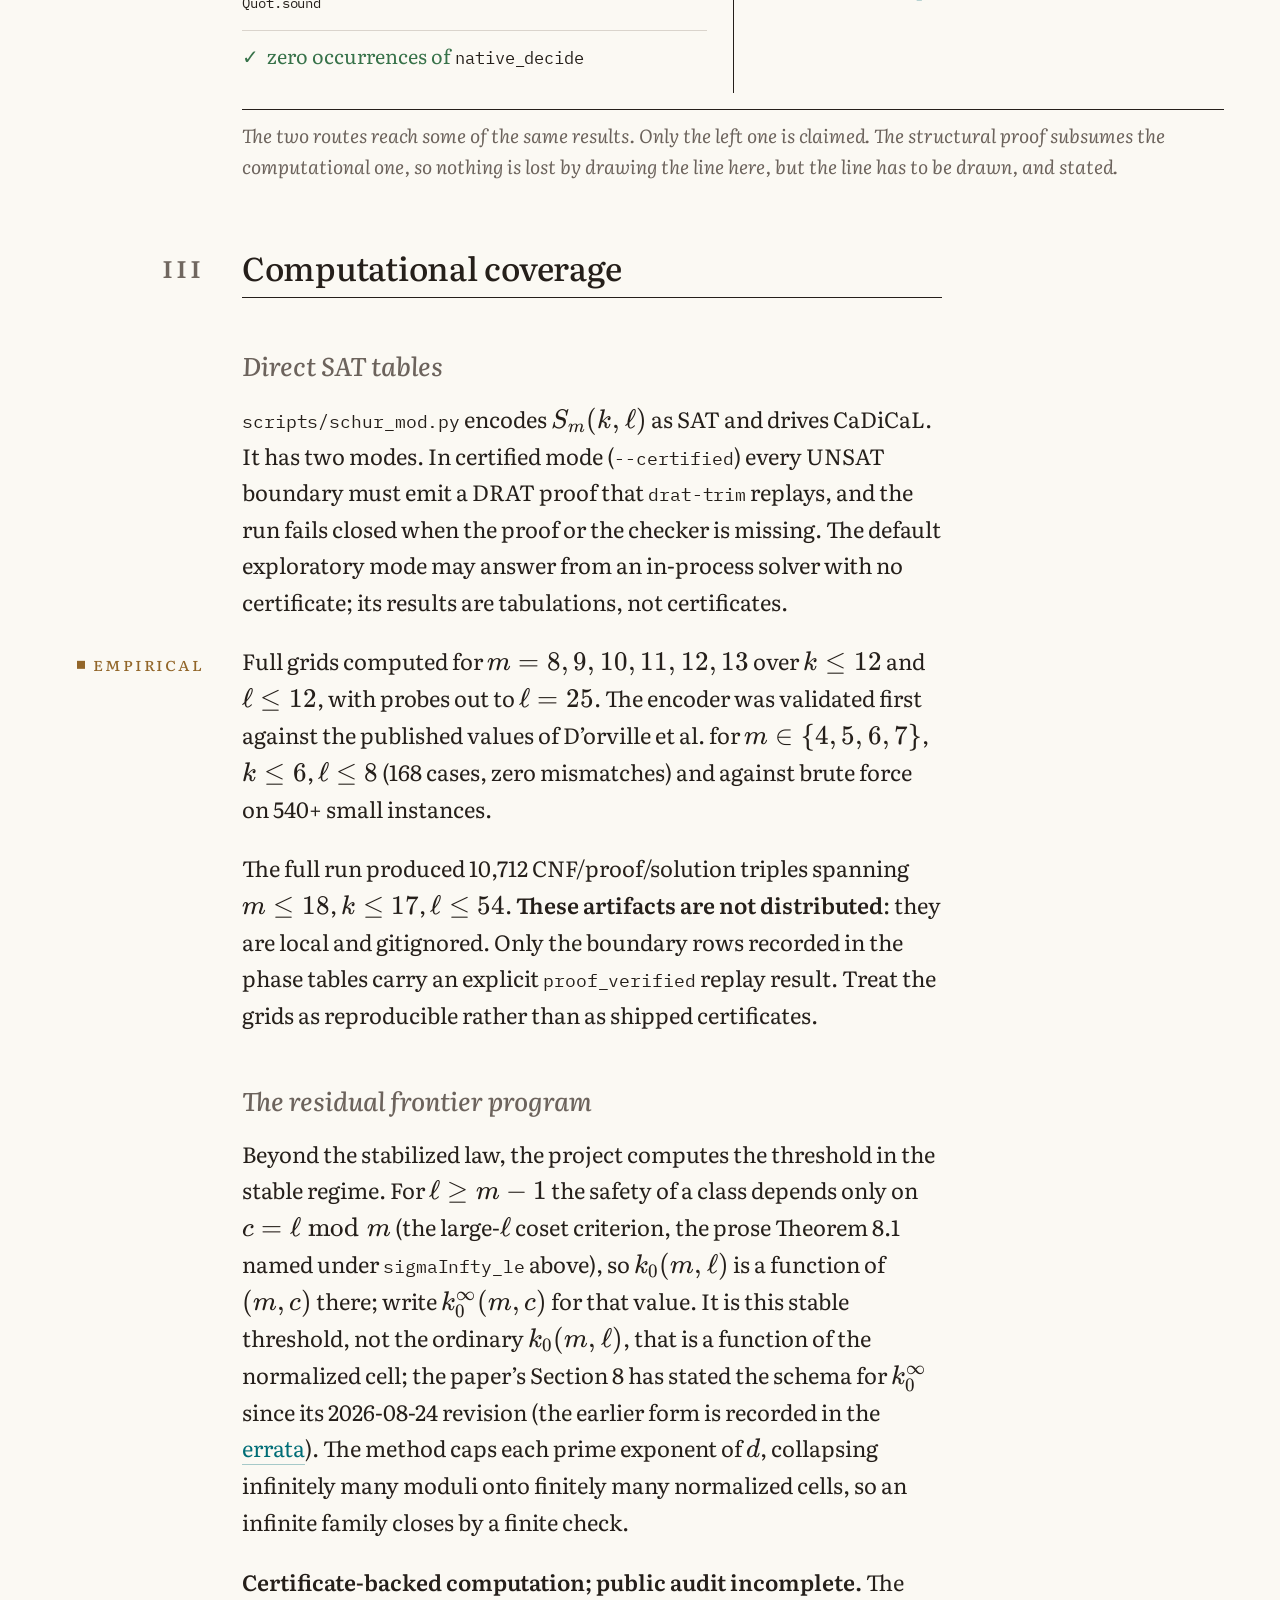
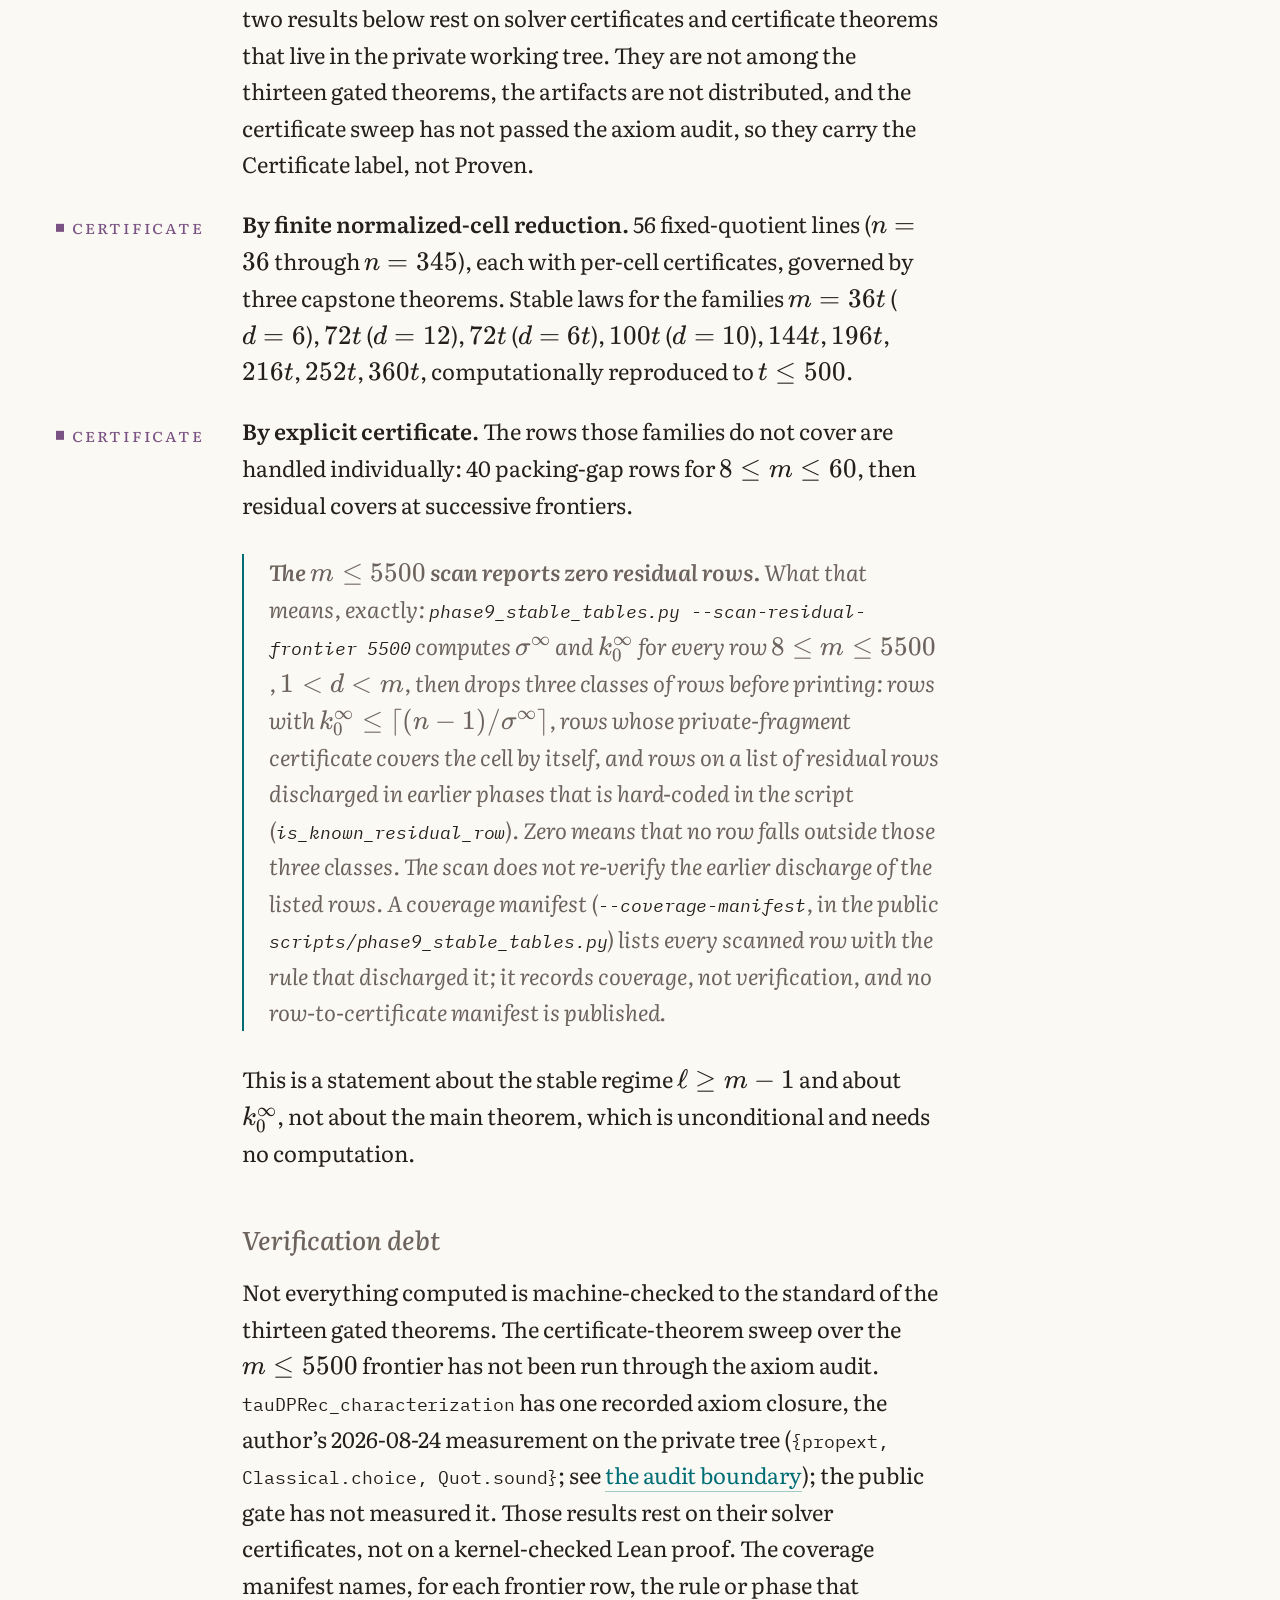
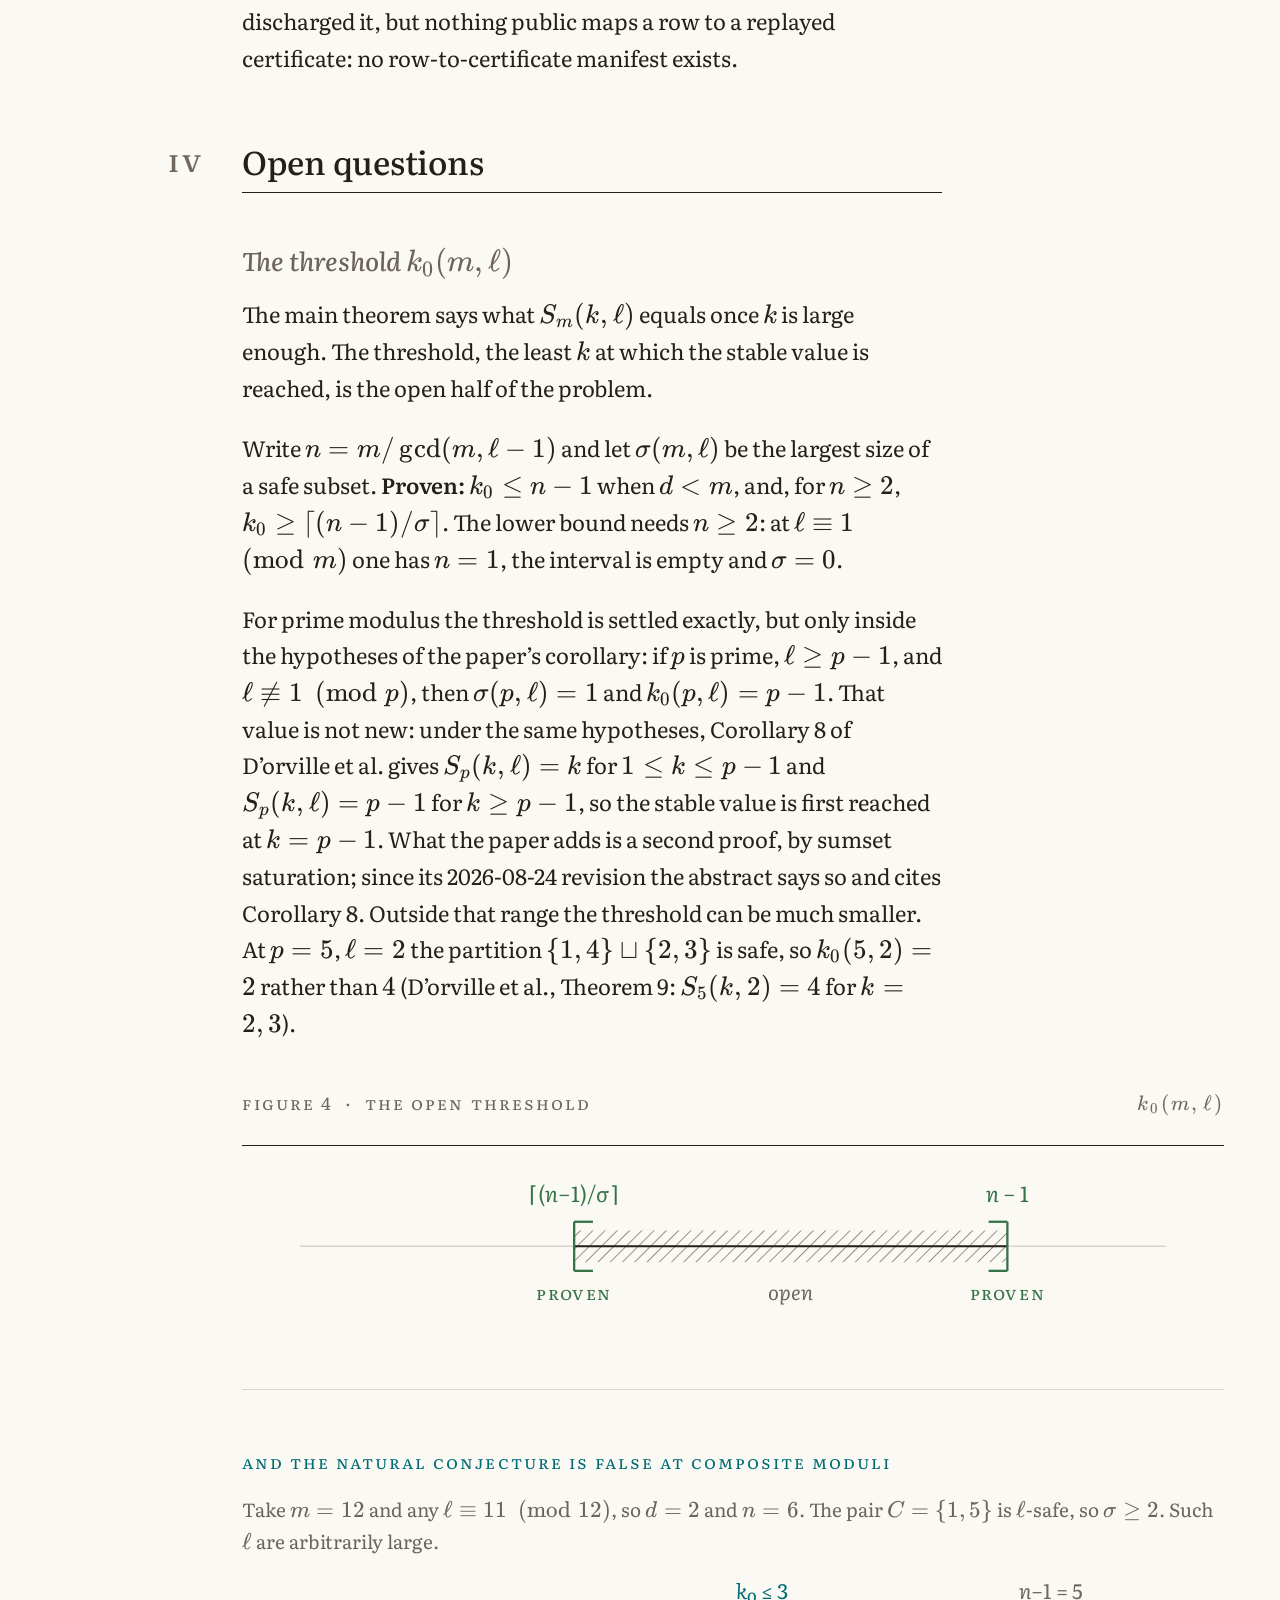
==== commit 0d0f35c0: "move to Lean v4.35.0-rc3, the module system and lake comparator Lean  The pins move from leanprover/" ====
--- a/docs/status.html
+++ b/docs/status.html
@@ -45,7 +45,7 @@
   <h1>Research status</h1>
   <p class="subtitle">What is proven, what the kernel checks, what a solver only saw, and what is still open</p>
   <div class="dateline">
-    <p class="kicker">Status as of 2026-09-14</p>
+    <p class="kicker">Status as of 2026-10-05</p>
     <p class="kicker"><a href="index.html">The paper</a></p>
   </div>
 </header>
@@ -114,11 +114,11 @@
 </section>
 <section id="formalization-status" class="level2">
 <h2>Formalization status</h2>
-<p>Thirteen structural results are configured for the Comparator gate in Lean 4, on toolchain <code>leanprover/lean4:v4.33.0</code> with Mathlib pinned at <code>db584cd6</code>.</p>
+<p>Thirteen structural results are configured for the Comparator gate in Lean 4, on toolchain <code>leanprover/lean4:v4.35.0-rc3</code> with Mathlib pinned at <code>c55e6e78</code> (the Mathlib tag <code>v4.35.0-rc3</code>).</p>
 <p>They are checked through a <strong>comparator gate</strong>, which exists to stop a formalization from proving something weaker than it appears to. Each theorem is stated twice: once in <code>comparator/Challenge.lean</code> using only Mathlib definitions, with the proof left as <code>sorry</code>, and once in <code>comparator/Solution.lean</code> where it is proved from this project’s development. The comparator checks that the two elaborated declarations carry the same statement, so the Lean statement cannot quietly drift toward the project’s own convenient definitions. It then checks the permitted declaration and axiom boundary and replays the proof exports through the configured kernels. The source files are not byte-identical, and nothing compares them as bytes. The <code>sorry</code>s in <code>Challenge.lean</code> are the design: they are the thirteen holes the gate fills.</p>
 <p>The conformance workflow also runs <code>lake build ModularSchur.PublicAxiomAudit</code>, which builds <code>ModularSchur.PublicAxiomAudit</code>, a <code>#print axioms</code> module for the broader project-only layer. That build elaborates the named declarations and surfaces their transitive axiom closures in the CI log for review; it does not automatically enforce a whitelist or fail merely because a custom axiom appears. This is independent of the Comparator/<code>nanoda</code> gate, whose scope remains exactly the thirteen <code>ComparatorClaims</code> declarations.</p>
-<p><span class="st st-proven">Verified</span> The preceding 12-declaration gate most recently passed on public commit <a href="https://github.com/mysticflounder/modular-schur/commit/315337d6a318a4465cf272073bf54d9f0ed233bb"><code>315337d</code></a> (<a href="https://github.com/mysticflounder/modular-schur/actions/runs/33447037510">run 33447037510</a>, 2026-08-31 UTC). That run exercised the then-current 12-declaration comparator package, Lean 4.33 toolchain, pinned workflow, and both configured kernels. The thirteen-declaration Comparator job passed in <a href="https://github.com/mysticflounder/modular-schur/actions/runs/33534800665">run 33534800665</a> at public commit <code>5ca1063ec835e7f65d937395e7c227833f0a89ce</code>, but the companion conformance job failed while building <code>ModularSchur.PublicAxiomAudit</code>. That failure must be repaired and the complete workflow rerun before public release. The build stamp in the page footer is the commit of the private source tree the public tree is synced from, not a public-repository SHA. The gate fails the build on any of: a <code>sorryAx</code> in the closure, an axiom outside <code>{propext, Classical.choice, Quot.sound}</code>, a generated native-evaluation axiom such as <code>declaration._native.native_decide.ax_*</code>, or a Challenge/Solution statement mismatch. A second job replays the proofs through the independent <code>nanoda</code> kernel.</p>
-<p>The comparator runs at its tag <code>v4.33.0</code> (commit <code>3927ad383f208ae977c340a91c48ac9b497d2097</code>), matched to the Lean toolchain and pinned by commit in CI. The gate here is a self-audit of the project’s own trusted source, not a hostile-submission contest: CI hands the comparator a fully pre-built <code>.lake</code>, so the guarantee rests on the statement-identity, axiom-boundary, and kernel-replay checks rather than on the sandbox that exists to contain a malicious solution author. One open upstream issue questions that sandbox’s process containment (<a href="https://github.com/leanprover/comparator/issues/77">leanprover/comparator#77</a>); it does not touch the checks this gate relies on.</p>
+<p><span class="st st-proven">Verified</span> The preceding 12-declaration gate most recently passed on public commit <a href="https://github.com/mysticflounder/modular-schur/commit/315337d6a318a4465cf272073bf54d9f0ed233bb"><code>315337d</code></a> (<a href="https://github.com/mysticflounder/modular-schur/actions/runs/33447037510">run 33447037510</a>, 2026-08-31 UTC). That run exercised the then-current 12-declaration comparator package, Lean 4.33 toolchain, pinned workflow, and both configured kernels. The thirteen-declaration Comparator job passed in <a href="https://github.com/mysticflounder/modular-schur/actions/runs/33534800665">run 33534800665</a> at public commit <code>5ca1063ec835e7f65d937395e7c227833f0a89ce</code>, but the companion conformance job failed while building <code>ModularSchur.PublicAxiomAudit</code>. That failure must be repaired and the complete workflow rerun before public release. The build stamp in the page footer is the commit of the private source tree the public tree is synced from, not a public-repository SHA. The gate fails the build on any of: a <code>sorryAx</code> in the closure, an axiom outside <code>{propext, Classical.choice, Quot.sound}</code>, a generated native-evaluation axiom such as <code>declaration._native.native_decide.ax_*</code>, or a Challenge/Solution statement mismatch. A second job replays the proofs through Lean’s kernel and the independent <code>nanoda</code> and <code>con-ron</code> kernels.</p>
+<p>The runs cited above used leanprover/comparator at its tag <code>v4.33.0</code> (commit <code>3927ad383f208ae977c340a91c48ac9b497d2097</code>), pinned by commit in CI. Since 2026-10-05 the comparator job instead runs <code>lake comparator</code>, which ships with the pinned Lean toolchain together with the exporter and the <code>nanoda</code> and <code>con-ron</code> kernels, so no part of the judge is built from a separate pin. It builds and exports Challenge and Solution inside its own bubblewrap sandbox. No run of this job is recorded here yet.</p>
 <figure>
 <div class="fig-head">
 <p class="kicker">
@@ -171,10 +171,10 @@
 </div>
 <div class="fig-box pass">
 <h4>
-nanoda
+nanoda + con-ron
 </h4>
 <p>
-An independent kernel replays every proof.
+Two independent kernels replay every proof.
 </p>
 </div>
 </div>
@@ -599,7 +599,7 @@
 </section>
 <section id="reproduction" class="level2">
 <h2>Reproduction</h2>
-<p><strong>Lean.</strong> Toolchain <code>leanprover/lean4:v4.33.0</code>, Mathlib pinned at <code>db584cd6</code> in <code>lean/lake-manifest.json</code>.</p>
+<p><strong>Lean.</strong> Toolchain <code>leanprover/lean4:v4.35.0-rc3</code>, Mathlib pinned at <code>c55e6e78</code> (tag <code>v4.35.0-rc3</code>) in <code>lean/lake-manifest.json</code>.</p>
 <pre><code>cd lean
 lake build
 lake build ModularSchur.PublicAxiomAudit</code></pre>
@@ -649,7 +649,7 @@
 <footer class="page-footer">
   <p class="kicker">A. McKenna &nbsp;·&nbsp; 2026 &nbsp;·&nbsp; Apache-2.0</p>
   <p class="kicker"><a href="https://github.com/mysticflounder/modular-schur">https://github.com/mysticflounder/modular-schur</a></p>
-  <p class="kicker">Built 2026-09-20 from c3dc6b3</p>
+  <p class="kicker">Built 2026-10-06 from 0a8bda2d</p>
 </footer>
 
 </div>
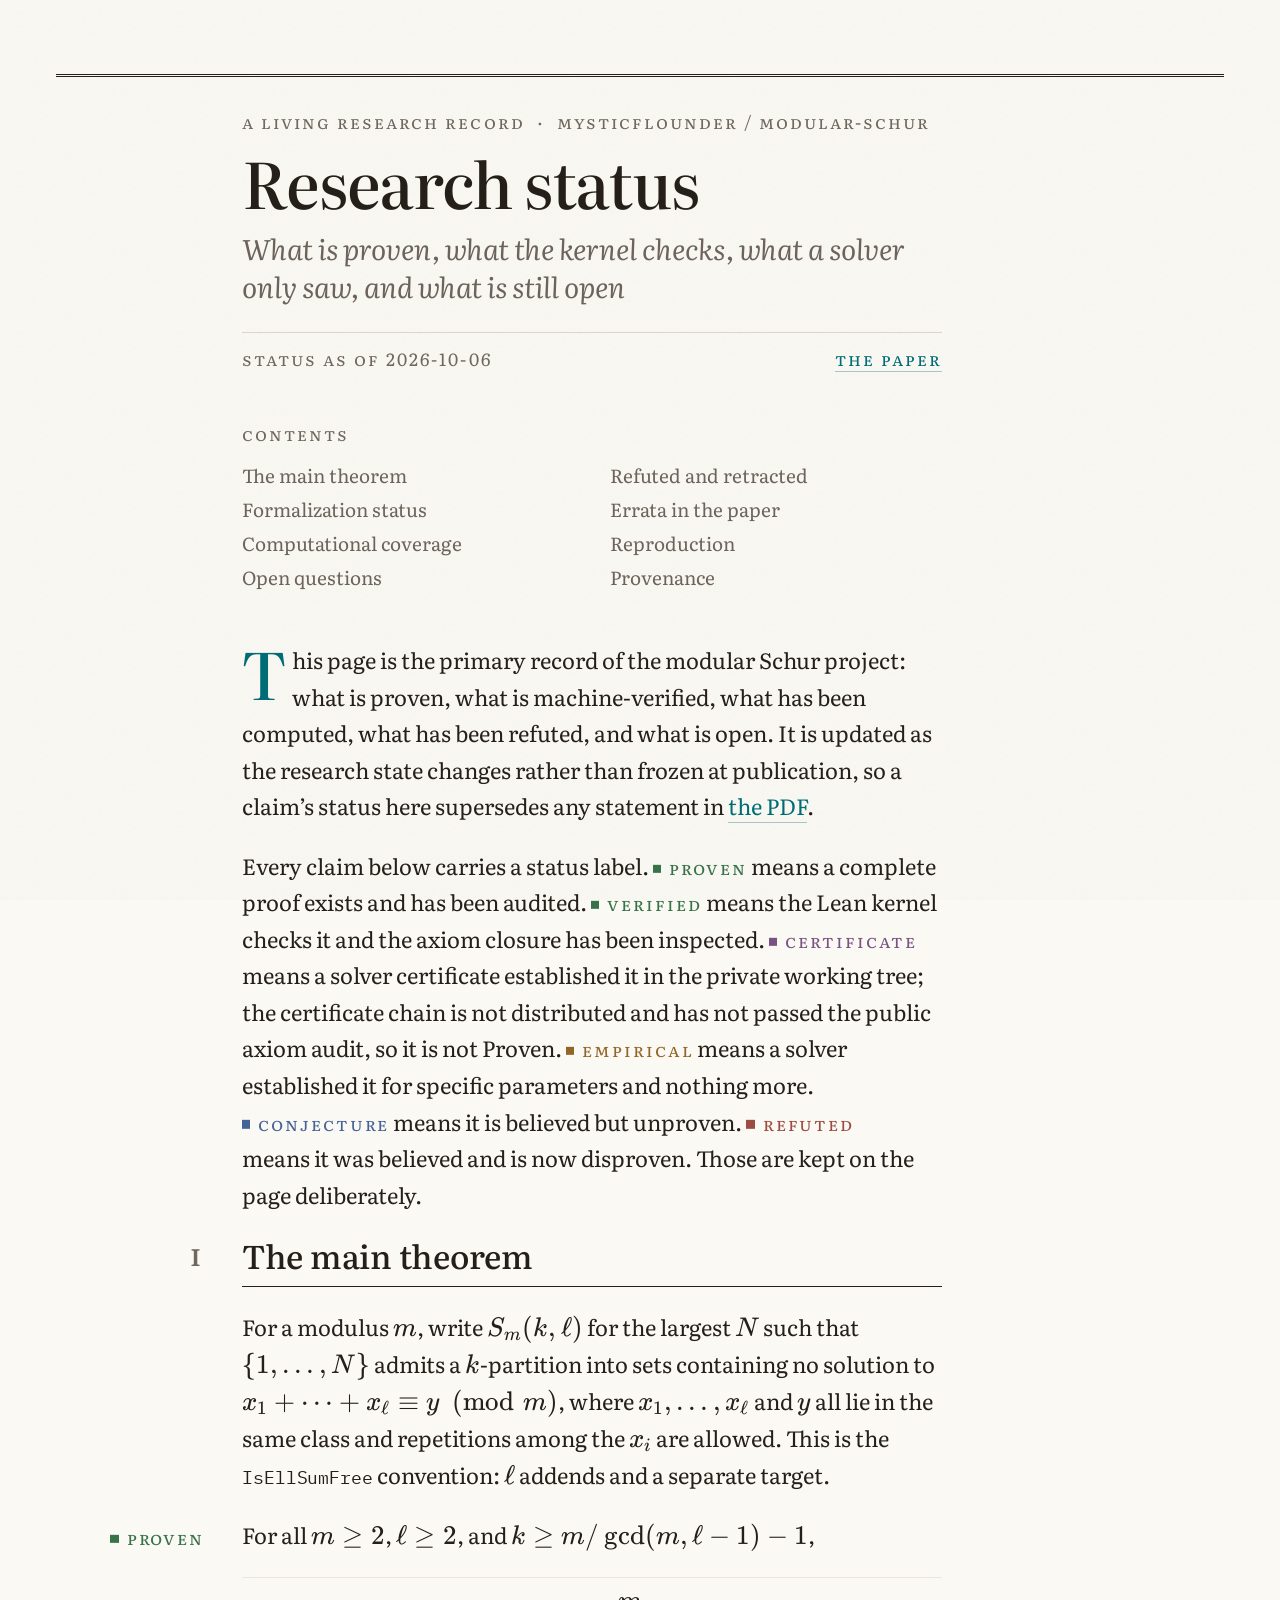
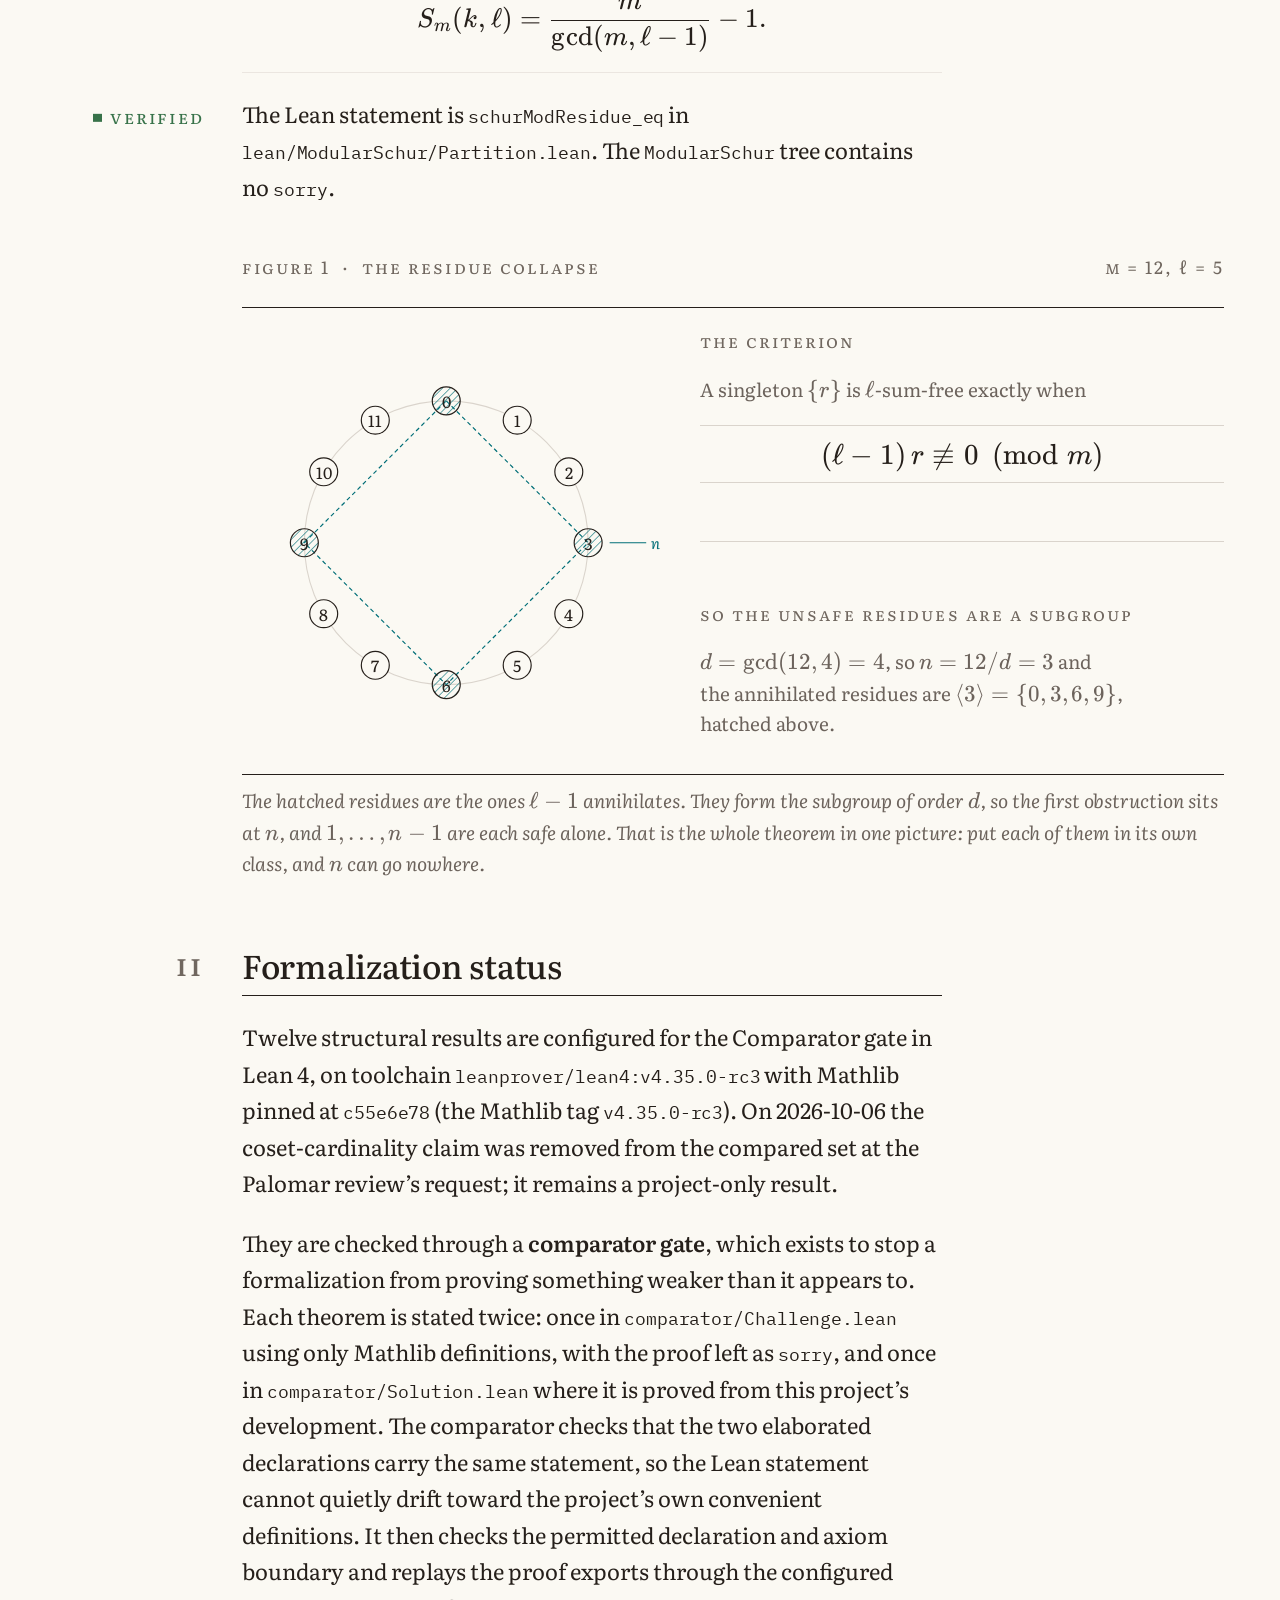
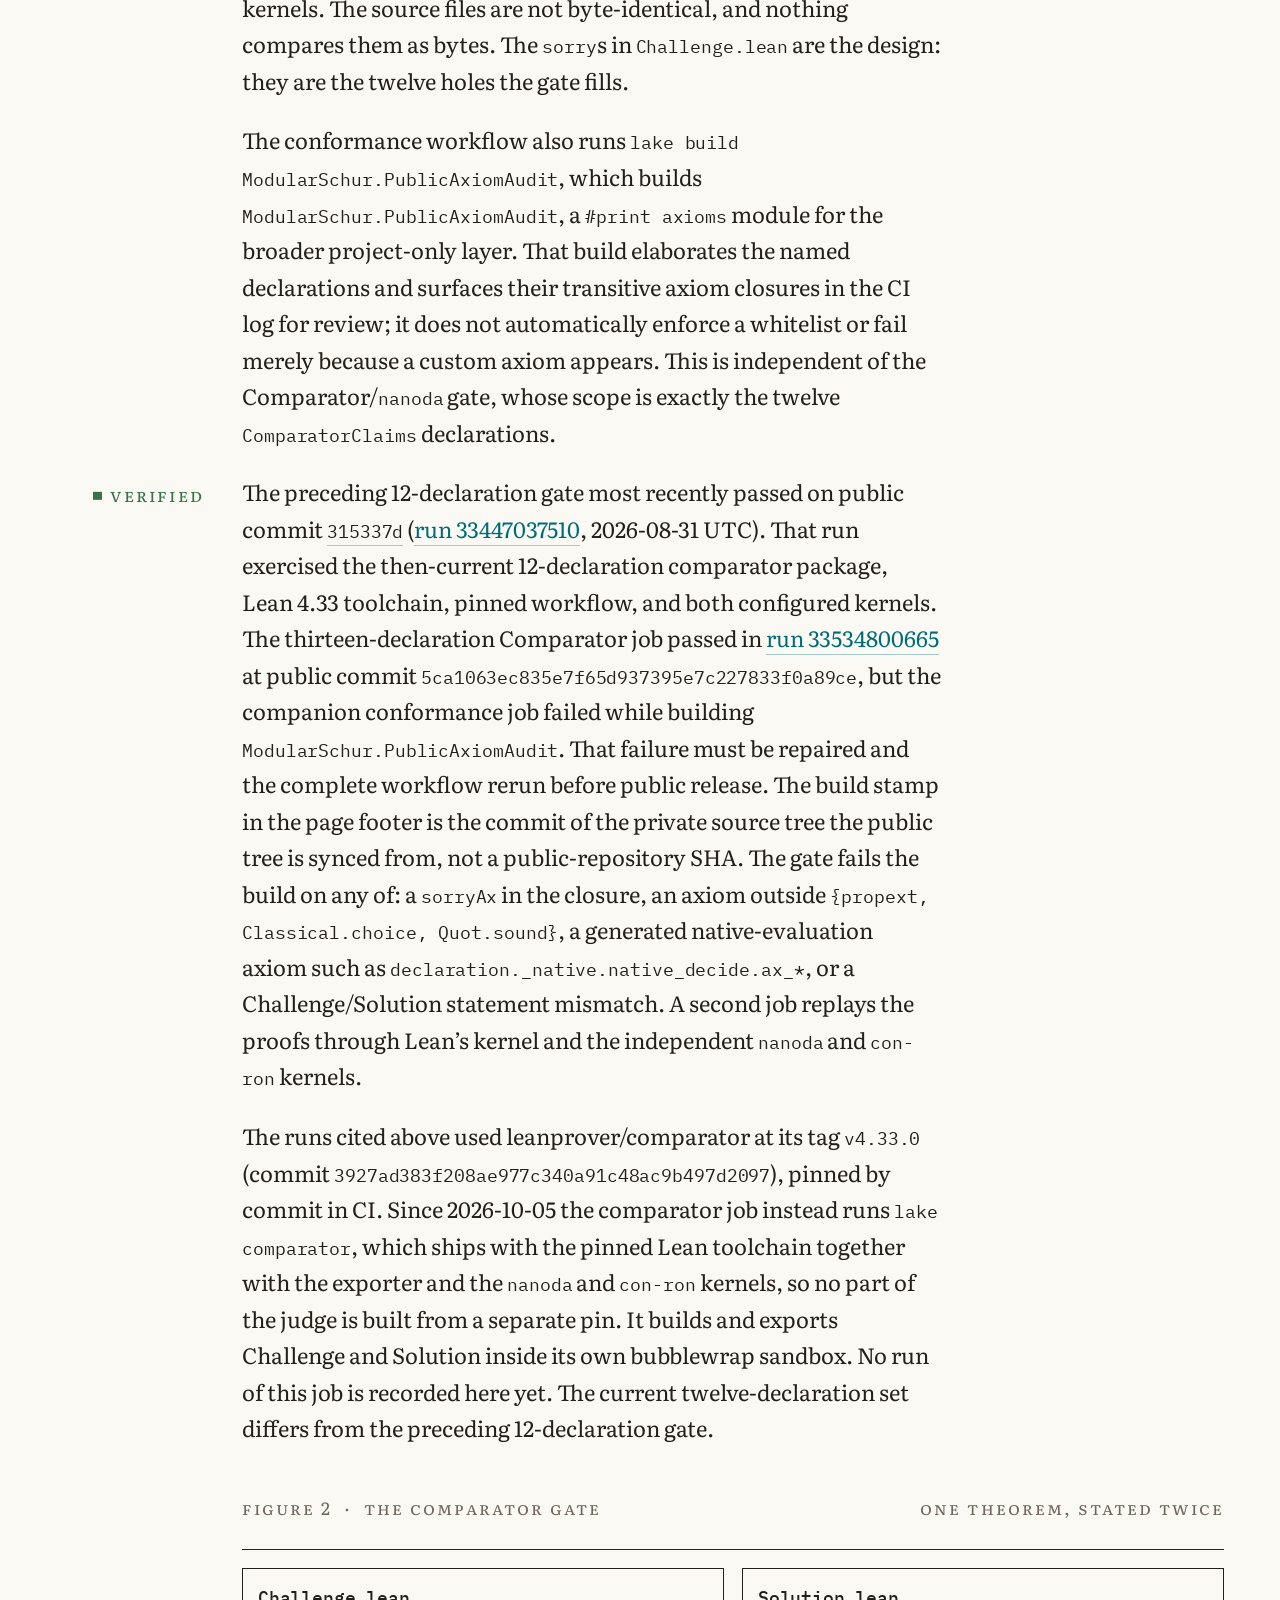
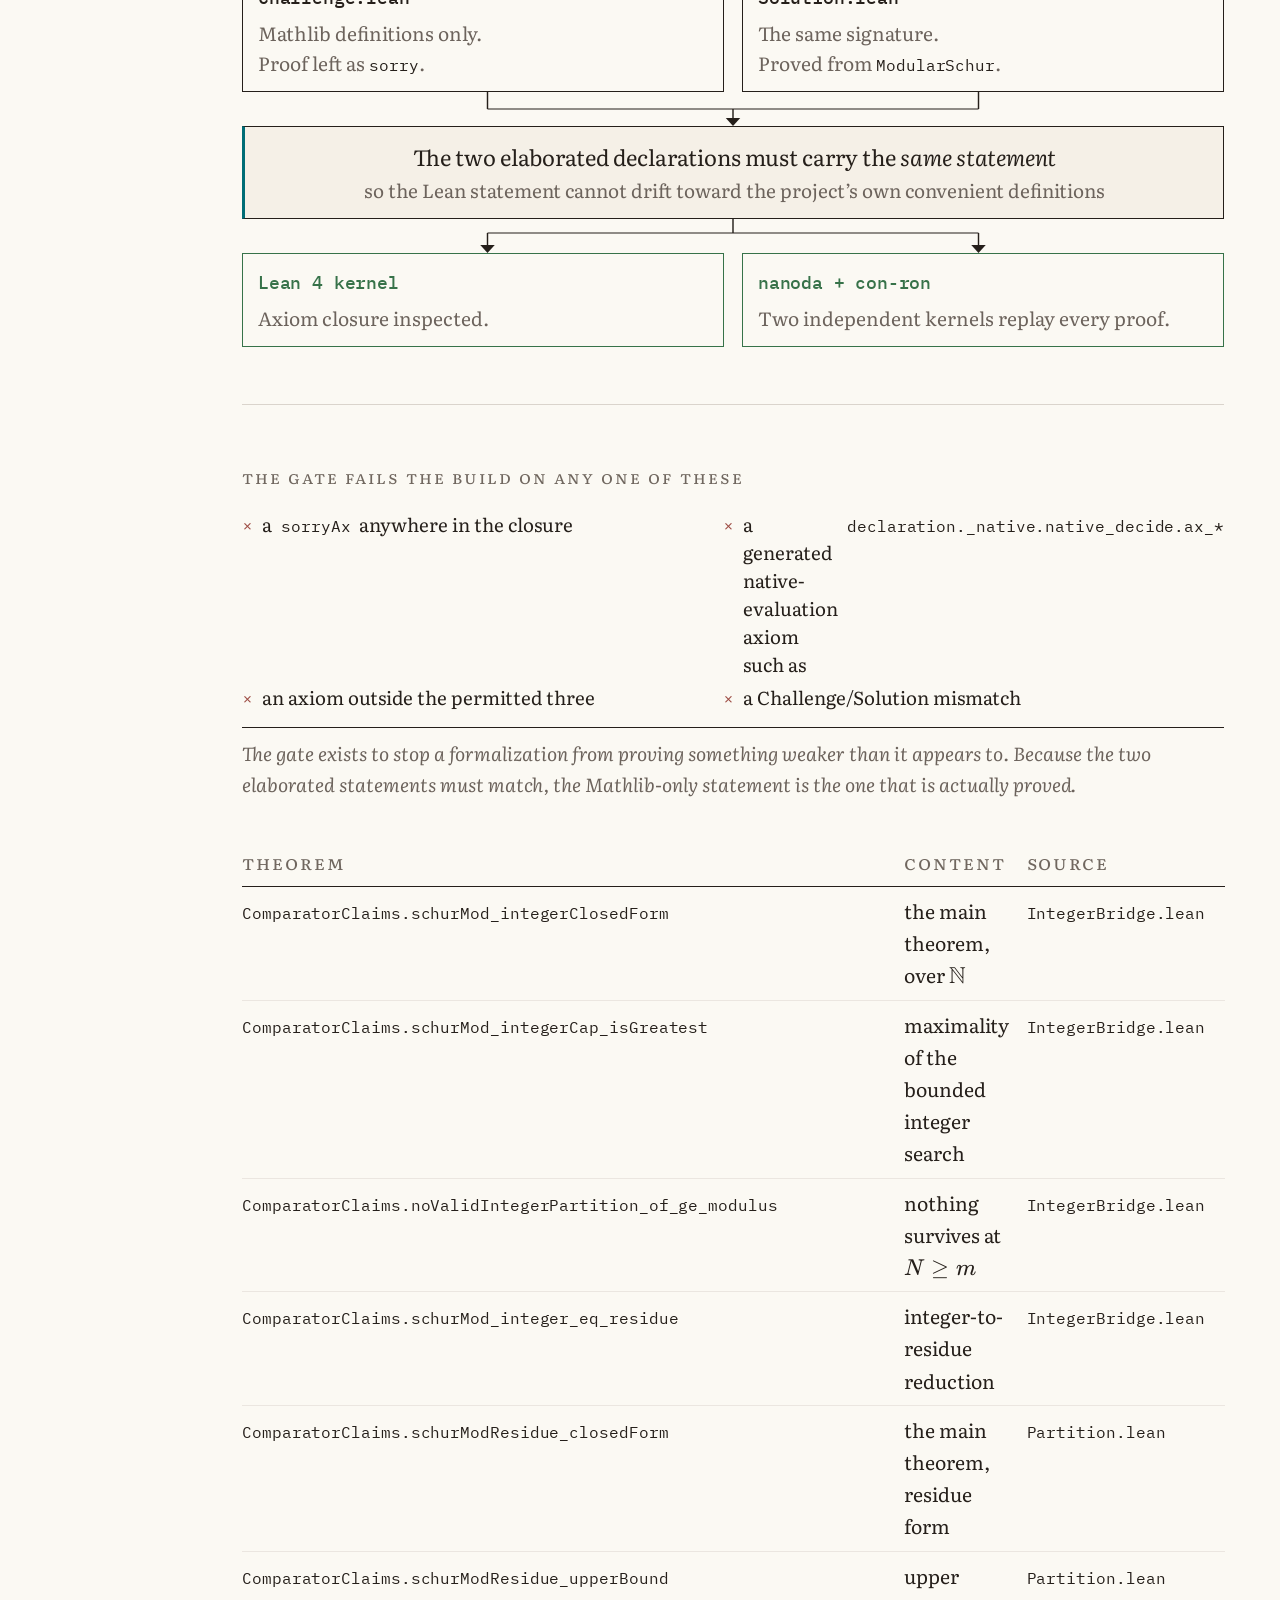
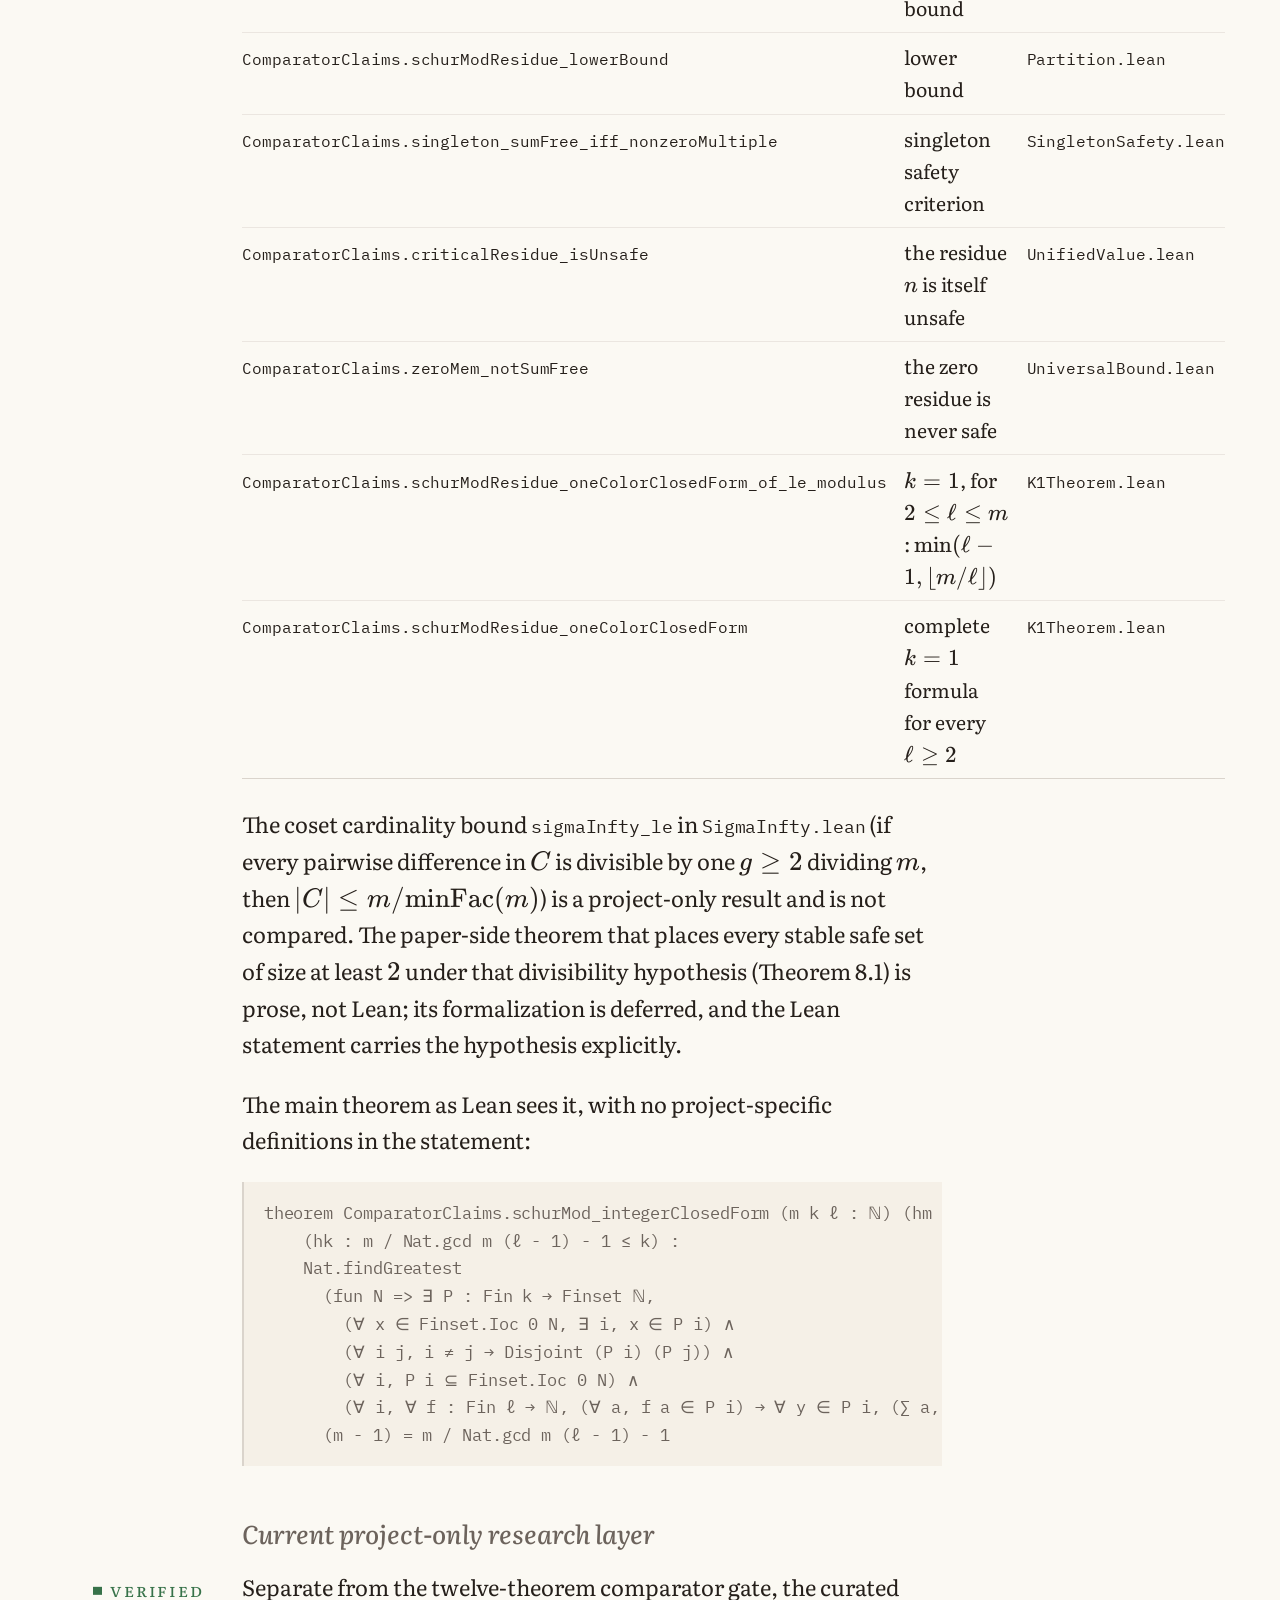
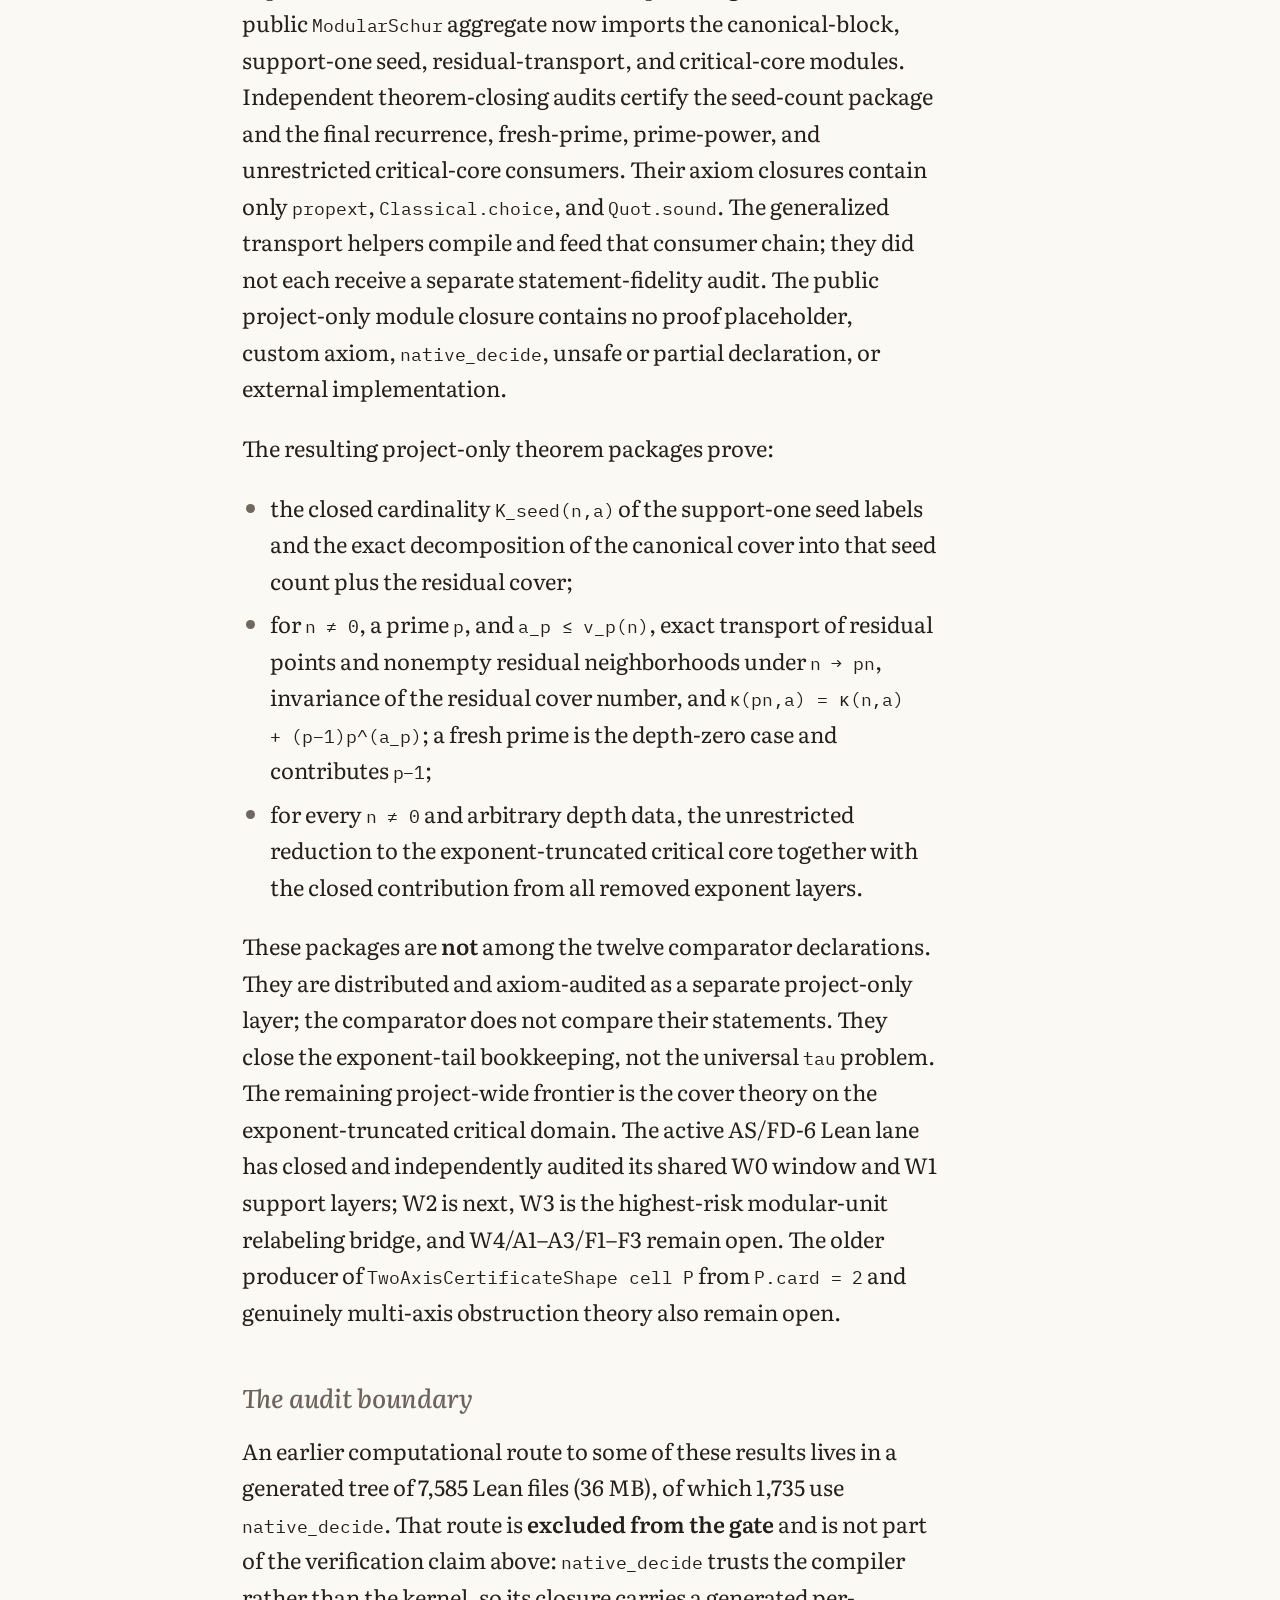
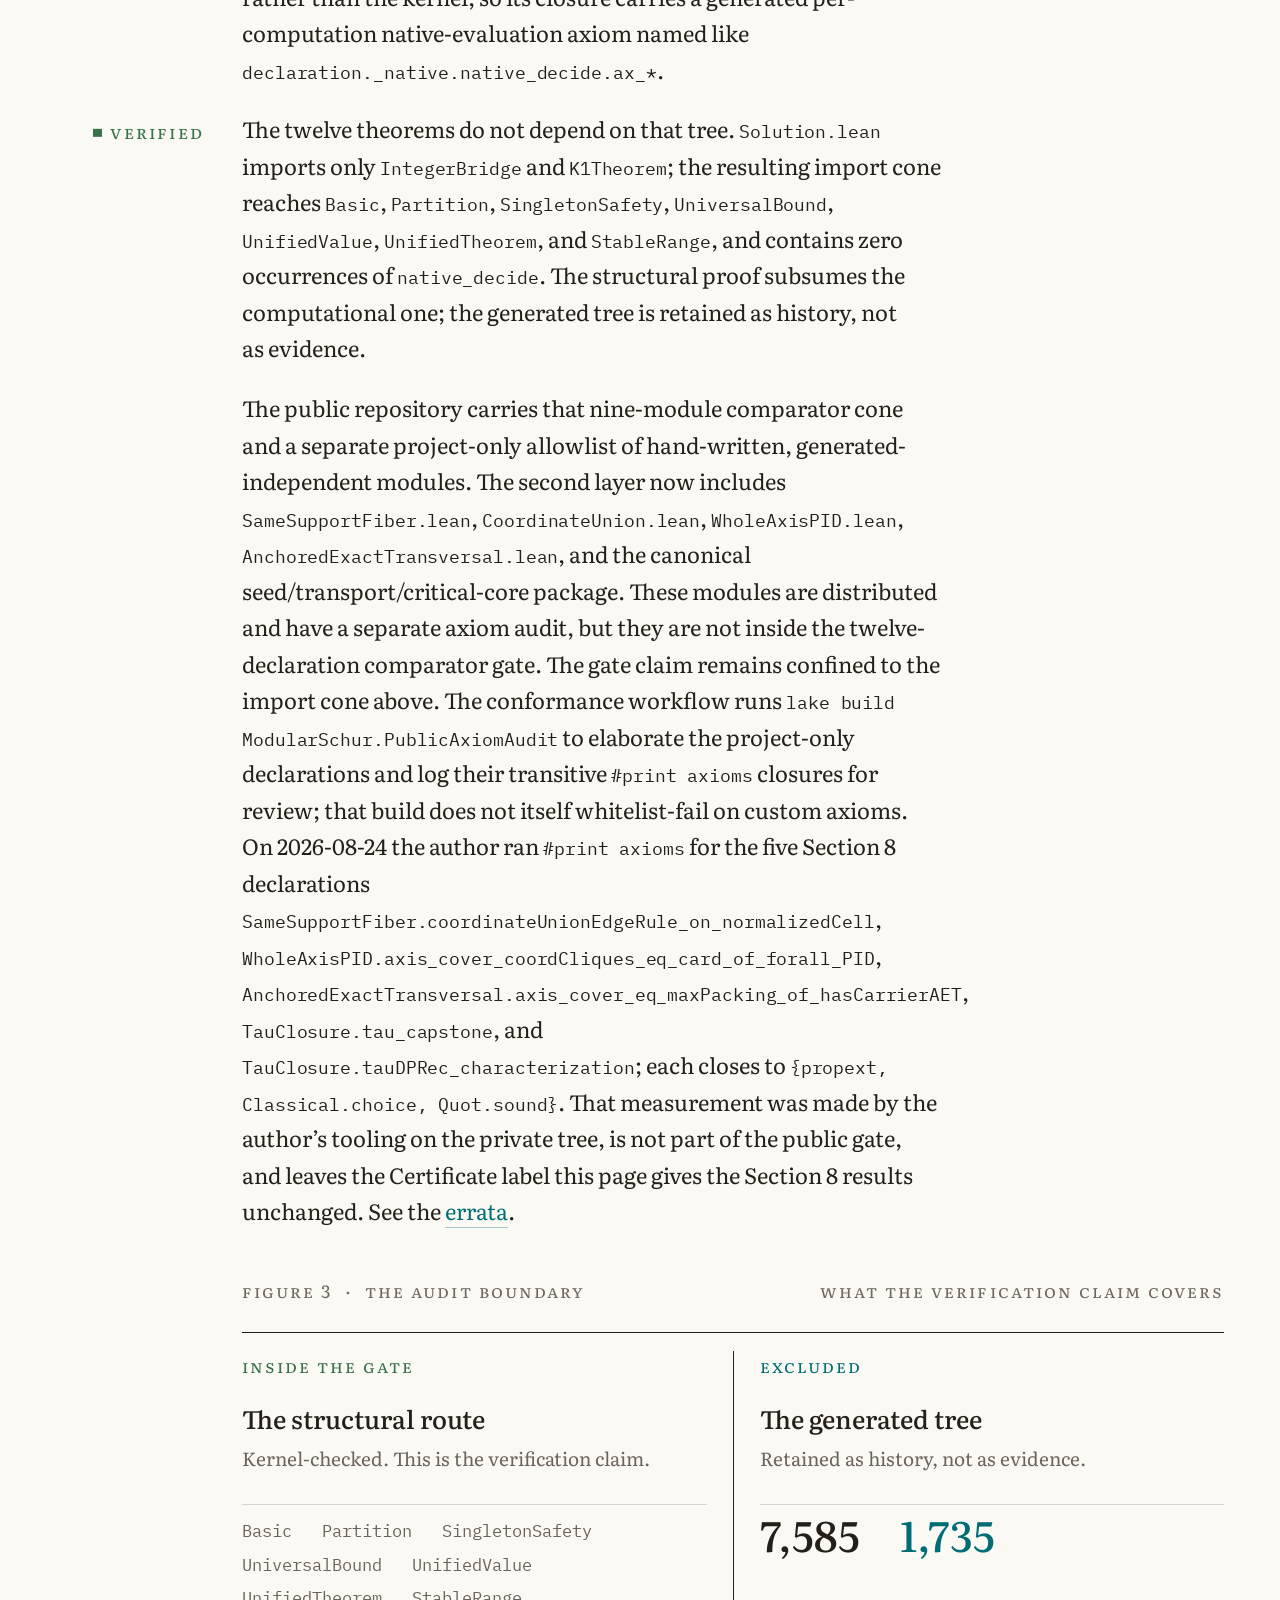
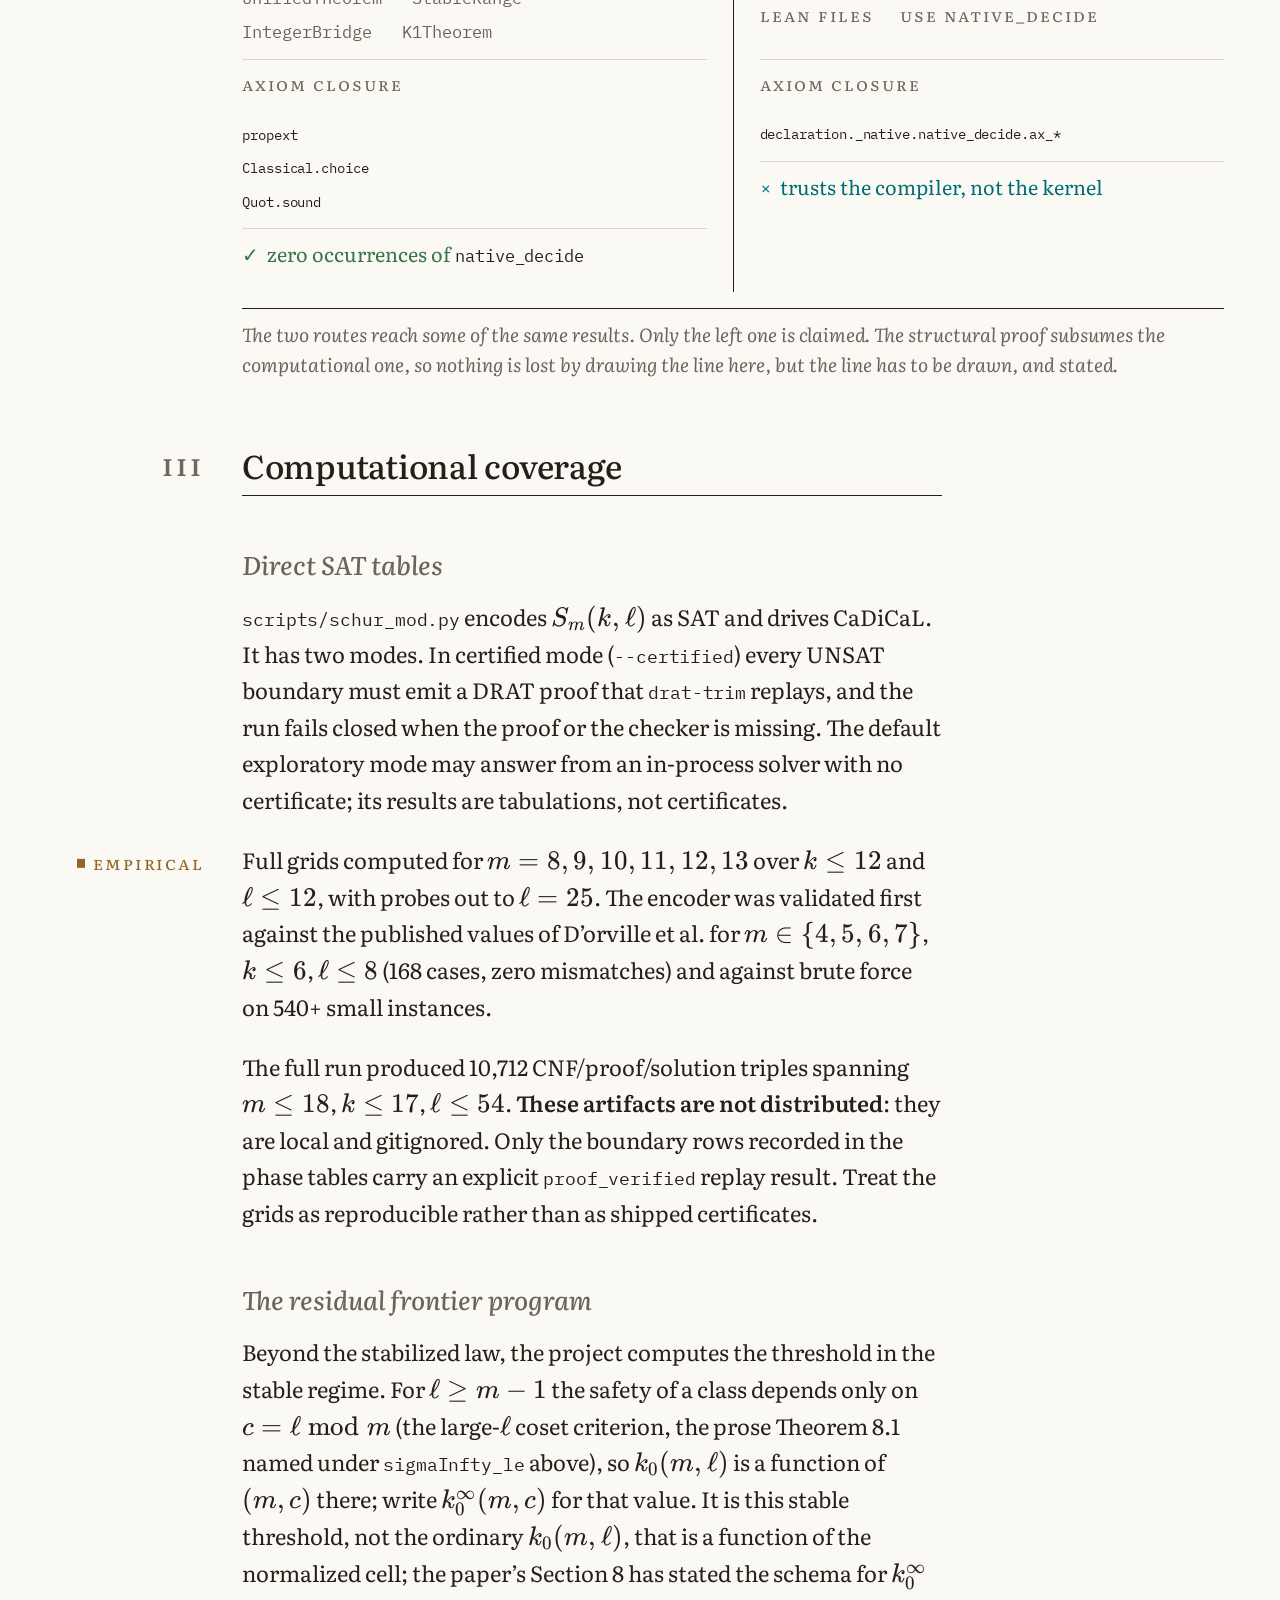
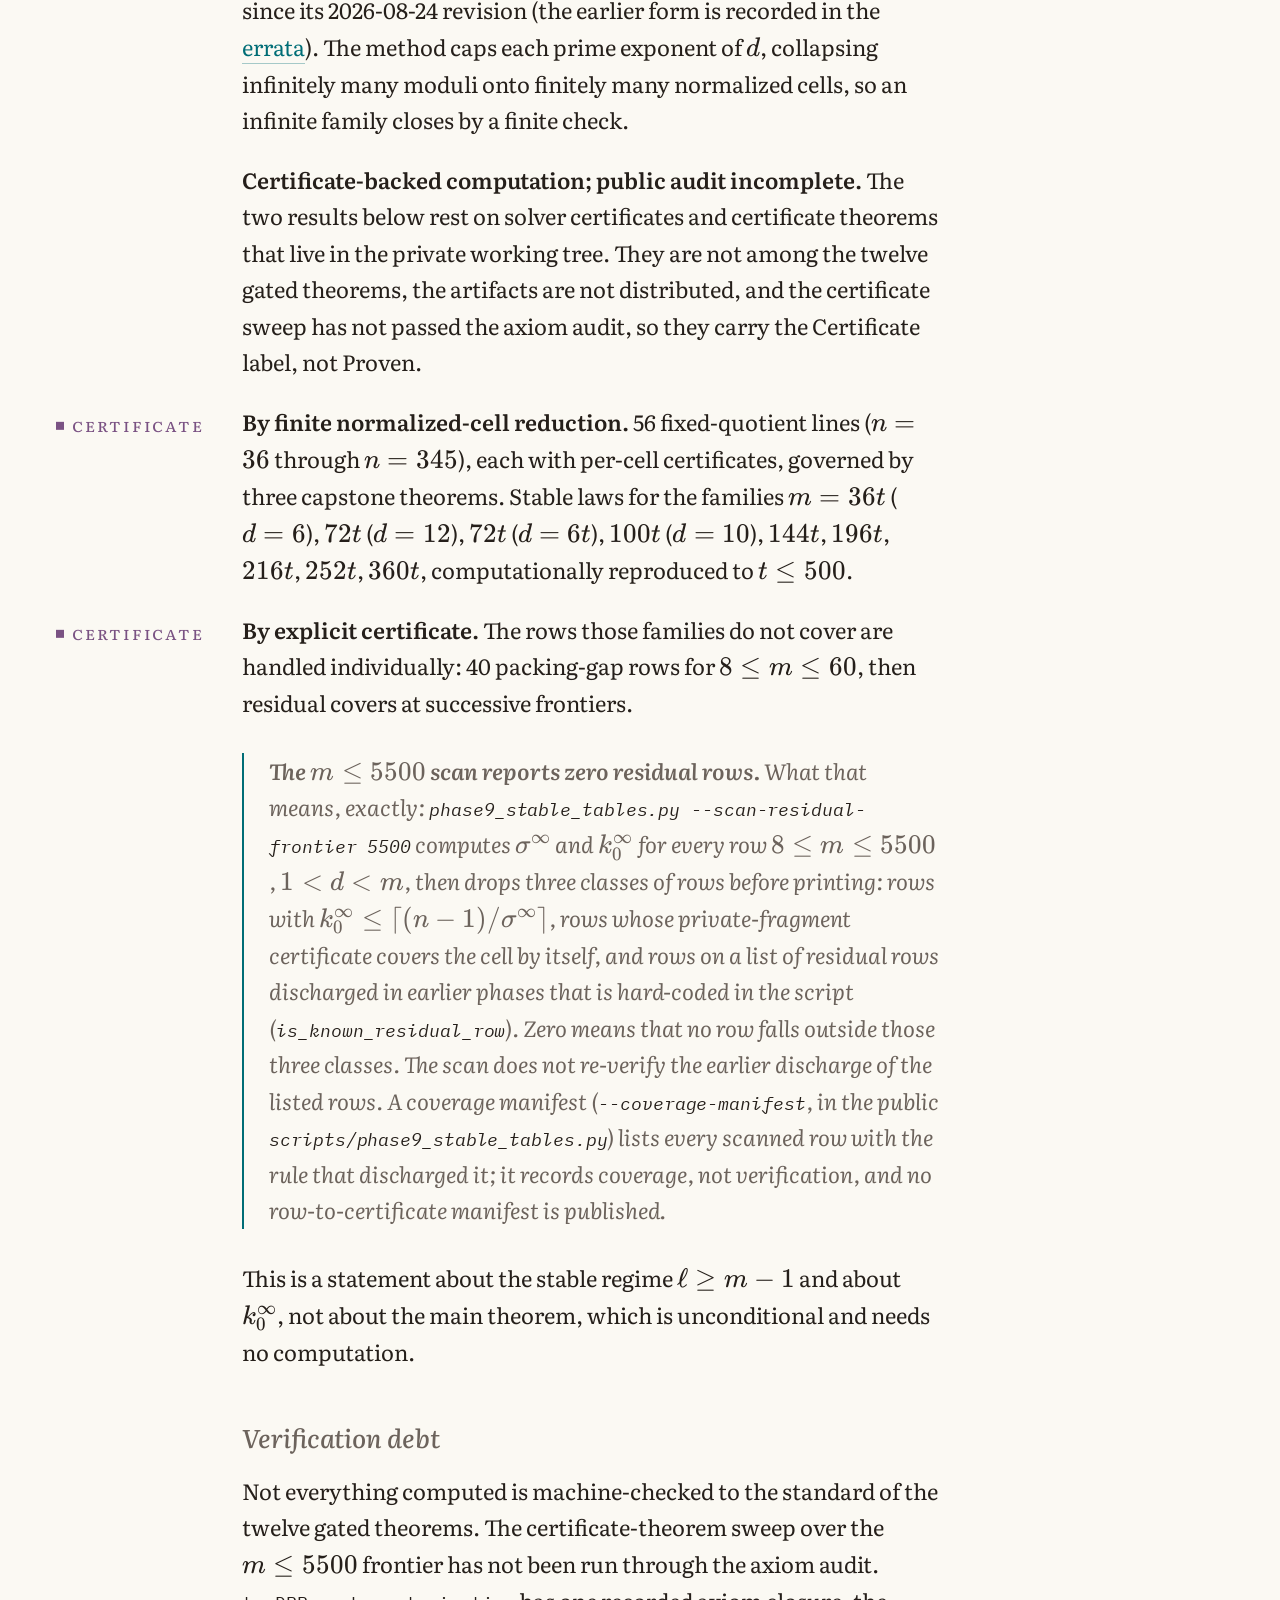
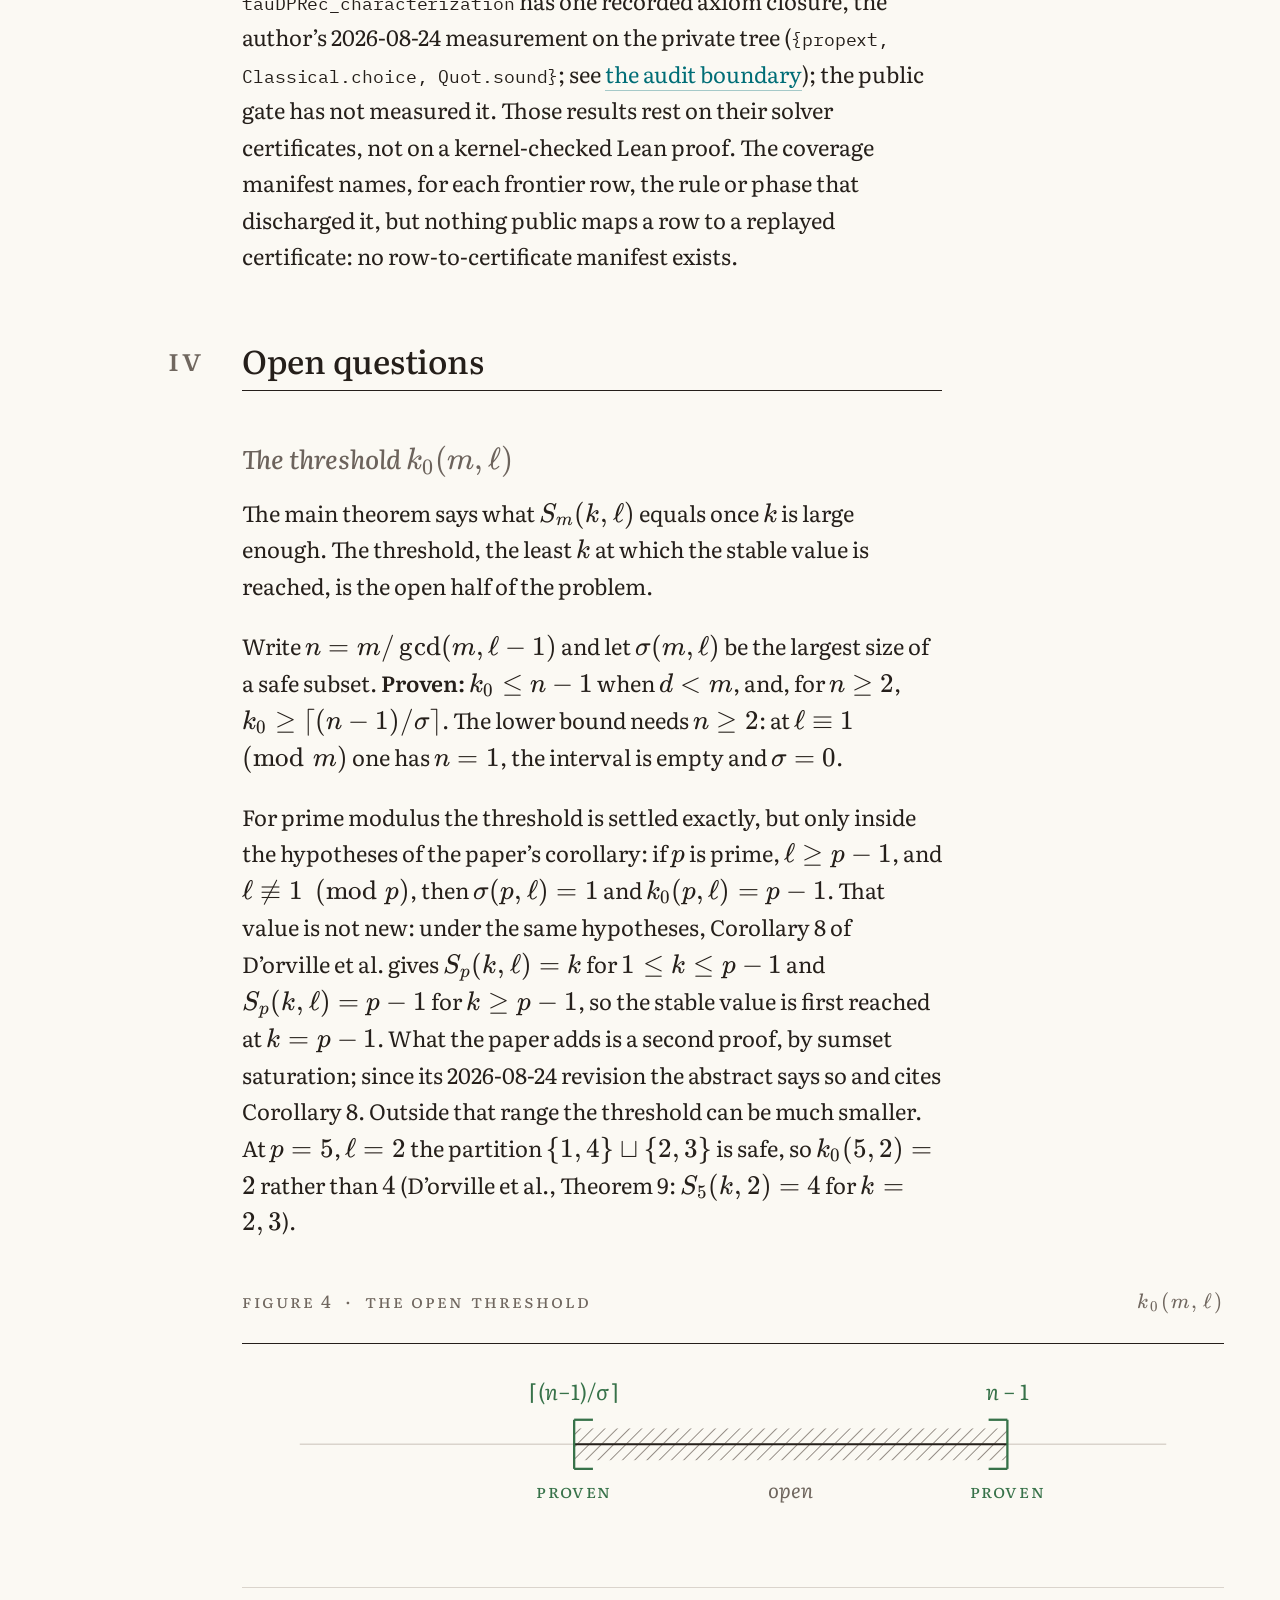
==== commit 7c91cf3c: "remove the coset-cardinality claim from the compared set (13 -> 12) The Palomar review asked that th" ====
--- a/docs/status.html
+++ b/docs/status.html
@@ -45,7 +45,7 @@
   <h1>Research status</h1>
   <p class="subtitle">What is proven, what the kernel checks, what a solver only saw, and what is still open</p>
   <div class="dateline">
-    <p class="kicker">Status as of 2026-10-05</p>
+    <p class="kicker">Status as of 2026-10-06</p>
     <p class="kicker"><a href="index.html">The paper</a></p>
   </div>
 </header>
@@ -114,11 +114,11 @@
 </section>
 <section id="formalization-status" class="level2">
 <h2>Formalization status</h2>
-<p>Thirteen structural results are configured for the Comparator gate in Lean 4, on toolchain <code>leanprover/lean4:v4.35.0-rc3</code> with Mathlib pinned at <code>c55e6e78</code> (the Mathlib tag <code>v4.35.0-rc3</code>).</p>
-<p>They are checked through a <strong>comparator gate</strong>, which exists to stop a formalization from proving something weaker than it appears to. Each theorem is stated twice: once in <code>comparator/Challenge.lean</code> using only Mathlib definitions, with the proof left as <code>sorry</code>, and once in <code>comparator/Solution.lean</code> where it is proved from this project’s development. The comparator checks that the two elaborated declarations carry the same statement, so the Lean statement cannot quietly drift toward the project’s own convenient definitions. It then checks the permitted declaration and axiom boundary and replays the proof exports through the configured kernels. The source files are not byte-identical, and nothing compares them as bytes. The <code>sorry</code>s in <code>Challenge.lean</code> are the design: they are the thirteen holes the gate fills.</p>
-<p>The conformance workflow also runs <code>lake build ModularSchur.PublicAxiomAudit</code>, which builds <code>ModularSchur.PublicAxiomAudit</code>, a <code>#print axioms</code> module for the broader project-only layer. That build elaborates the named declarations and surfaces their transitive axiom closures in the CI log for review; it does not automatically enforce a whitelist or fail merely because a custom axiom appears. This is independent of the Comparator/<code>nanoda</code> gate, whose scope remains exactly the thirteen <code>ComparatorClaims</code> declarations.</p>
+<p>Twelve structural results are configured for the Comparator gate in Lean 4, on toolchain <code>leanprover/lean4:v4.35.0-rc3</code> with Mathlib pinned at <code>c55e6e78</code> (the Mathlib tag <code>v4.35.0-rc3</code>). On 2026-10-06 the coset-cardinality claim was removed from the compared set at the Palomar review’s request; it remains a project-only result.</p>
+<p>They are checked through a <strong>comparator gate</strong>, which exists to stop a formalization from proving something weaker than it appears to. Each theorem is stated twice: once in <code>comparator/Challenge.lean</code> using only Mathlib definitions, with the proof left as <code>sorry</code>, and once in <code>comparator/Solution.lean</code> where it is proved from this project’s development. The comparator checks that the two elaborated declarations carry the same statement, so the Lean statement cannot quietly drift toward the project’s own convenient definitions. It then checks the permitted declaration and axiom boundary and replays the proof exports through the configured kernels. The source files are not byte-identical, and nothing compares them as bytes. The <code>sorry</code>s in <code>Challenge.lean</code> are the design: they are the twelve holes the gate fills.</p>
+<p>The conformance workflow also runs <code>lake build ModularSchur.PublicAxiomAudit</code>, which builds <code>ModularSchur.PublicAxiomAudit</code>, a <code>#print axioms</code> module for the broader project-only layer. That build elaborates the named declarations and surfaces their transitive axiom closures in the CI log for review; it does not automatically enforce a whitelist or fail merely because a custom axiom appears. This is independent of the Comparator/<code>nanoda</code> gate, whose scope is exactly the twelve <code>ComparatorClaims</code> declarations.</p>
 <p><span class="st st-proven">Verified</span> The preceding 12-declaration gate most recently passed on public commit <a href="https://github.com/mysticflounder/modular-schur/commit/315337d6a318a4465cf272073bf54d9f0ed233bb"><code>315337d</code></a> (<a href="https://github.com/mysticflounder/modular-schur/actions/runs/33447037510">run 33447037510</a>, 2026-08-31 UTC). That run exercised the then-current 12-declaration comparator package, Lean 4.33 toolchain, pinned workflow, and both configured kernels. The thirteen-declaration Comparator job passed in <a href="https://github.com/mysticflounder/modular-schur/actions/runs/33534800665">run 33534800665</a> at public commit <code>5ca1063ec835e7f65d937395e7c227833f0a89ce</code>, but the companion conformance job failed while building <code>ModularSchur.PublicAxiomAudit</code>. That failure must be repaired and the complete workflow rerun before public release. The build stamp in the page footer is the commit of the private source tree the public tree is synced from, not a public-repository SHA. The gate fails the build on any of: a <code>sorryAx</code> in the closure, an axiom outside <code>{propext, Classical.choice, Quot.sound}</code>, a generated native-evaluation axiom such as <code>declaration._native.native_decide.ax_*</code>, or a Challenge/Solution statement mismatch. A second job replays the proofs through Lean’s kernel and the independent <code>nanoda</code> and <code>con-ron</code> kernels.</p>
-<p>The runs cited above used leanprover/comparator at its tag <code>v4.33.0</code> (commit <code>3927ad383f208ae977c340a91c48ac9b497d2097</code>), pinned by commit in CI. Since 2026-10-05 the comparator job instead runs <code>lake comparator</code>, which ships with the pinned Lean toolchain together with the exporter and the <code>nanoda</code> and <code>con-ron</code> kernels, so no part of the judge is built from a separate pin. It builds and exports Challenge and Solution inside its own bubblewrap sandbox. No run of this job is recorded here yet.</p>
+<p>The runs cited above used leanprover/comparator at its tag <code>v4.33.0</code> (commit <code>3927ad383f208ae977c340a91c48ac9b497d2097</code>), pinned by commit in CI. Since 2026-10-05 the comparator job instead runs <code>lake comparator</code>, which ships with the pinned Lean toolchain together with the exporter and the <code>nanoda</code> and <code>con-ron</code> kernels, so no part of the judge is built from a separate pin. It builds and exports Challenge and Solution inside its own bubblewrap sandbox. No run of this job is recorded here yet. The current twelve-declaration set differs from the preceding 12-declaration gate.</p>
 <figure>
 <div class="fig-head">
 <p class="kicker">
@@ -274,14 +274,9 @@
 <td>complete <span class="math inline">k=1</span> formula for every <span class="math inline">\ell \ge 2</span></td>
 <td><code>K1Theorem.lean</code></td>
 </tr>
-<tr>
-<td><code>ComparatorClaims.sigmaInfty_card_le_minFacQuotient</code></td>
-<td>if every pairwise difference in <span class="math inline">C</span> is divisible by one <span class="math inline">g \ge 2</span> dividing <span class="math inline">m</span>, then <span class="math inline">\lvert C\rvert \le m/\mathrm{minFac}(m)</span></td>
-<td><code>SigmaInfty.lean</code></td>
-</tr>
 </tbody>
 </table>
-<p>One boundary note on <code>sigmaInfty_le</code>: the paper-side theorem that places every stable safe set of size at least <span class="math inline">2</span> under that divisibility hypothesis (Theorem 8.1) is prose, not Lean; its formalization is deferred, and the Lean statement carries the hypothesis explicitly.</p>
+<p>The coset cardinality bound <code>sigmaInfty_le</code> in <code>SigmaInfty.lean</code> (if every pairwise difference in <span class="math inline">C</span> is divisible by one <span class="math inline">g \ge 2</span> dividing <span class="math inline">m</span>, then <span class="math inline">\lvert C\rvert \le m/\mathrm{minFac}(m)</span>) is a project-only result and is not compared. The paper-side theorem that places every stable safe set of size at least <span class="math inline">2</span> under that divisibility hypothesis (Theorem 8.1) is prose, not Lean; its formalization is deferred, and the Lean statement carries the hypothesis explicitly.</p>
 <p>The main theorem as Lean sees it, with no project-specific definitions in the statement:</p>
 <pre class="lean"><code>theorem ComparatorClaims.schurMod_integerClosedForm (m k ℓ : ℕ) (hm : 2 ≤ m) (hℓ : 2 ≤ ℓ)
     (hk : m / Nat.gcd m (ℓ - 1) - 1 ≤ k) :
@@ -294,20 +289,20 @@
       (m - 1) = m / Nat.gcd m (ℓ - 1) - 1</code></pre>
 <section id="current-project-only-research-layer" class="level3">
 <h3>Current project-only research layer</h3>
-<p><span class="st st-proven">Verified</span> Separate from the thirteen-theorem comparator gate, the curated public <code>ModularSchur</code> aggregate now imports the canonical-block, support-one seed, residual-transport, and critical-core modules. Independent theorem-closing audits certify the seed-count package and the final recurrence, fresh-prime, prime-power, and unrestricted critical-core consumers. Their axiom closures contain only <code>propext</code>, <code>Classical.choice</code>, and <code>Quot.sound</code>. The generalized transport helpers compile and feed that consumer chain; they did not each receive a separate statement-fidelity audit. The public project-only module closure contains no proof placeholder, custom axiom, <code>native_decide</code>, unsafe or partial declaration, or external implementation.</p>
+<p><span class="st st-proven">Verified</span> Separate from the twelve-theorem comparator gate, the curated public <code>ModularSchur</code> aggregate now imports the canonical-block, support-one seed, residual-transport, and critical-core modules. Independent theorem-closing audits certify the seed-count package and the final recurrence, fresh-prime, prime-power, and unrestricted critical-core consumers. Their axiom closures contain only <code>propext</code>, <code>Classical.choice</code>, and <code>Quot.sound</code>. The generalized transport helpers compile and feed that consumer chain; they did not each receive a separate statement-fidelity audit. The public project-only module closure contains no proof placeholder, custom axiom, <code>native_decide</code>, unsafe or partial declaration, or external implementation.</p>
 <p>The resulting project-only theorem packages prove:</p>
 <ul>
 <li>the closed cardinality <code>K_seed(n,a)</code> of the support-one seed labels and the exact decomposition of the canonical cover into that seed count plus the residual cover;</li>
 <li>for <code>n ≠ 0</code>, a prime <code>p</code>, and <code>a_p ≤ v_p(n)</code>, exact transport of residual points and nonempty residual neighborhoods under <code>n → pn</code>, invariance of the residual cover number, and <code>κ(pn,a) = κ(n,a) + (p−1)p^(a_p)</code>; a fresh prime is the depth-zero case and contributes <code>p−1</code>;</li>
 <li>for every <code>n ≠ 0</code> and arbitrary depth data, the unrestricted reduction to the exponent-truncated critical core together with the closed contribution from all removed exponent layers.</li>
 </ul>
-<p>These packages are <strong>not</strong> among the thirteen comparator declarations. They are distributed and axiom-audited as a separate project-only layer; the comparator does not compare their statements. They close the exponent-tail bookkeeping, not the universal <code>tau</code> problem. The remaining project-wide frontier is the cover theory on the exponent-truncated critical domain. The active AS/FD-6 Lean lane has closed and independently audited its shared W0 window and W1 support layers; W2 is next, W3 is the highest-risk modular-unit relabeling bridge, and W4/A1–A3/F1–F3 remain open. The older producer of <code>TwoAxisCertificateShape cell P</code> from <code>P.card = 2</code> and genuinely multi-axis obstruction theory also remain open.</p>
+<p>These packages are <strong>not</strong> among the twelve comparator declarations. They are distributed and axiom-audited as a separate project-only layer; the comparator does not compare their statements. They close the exponent-tail bookkeeping, not the universal <code>tau</code> problem. The remaining project-wide frontier is the cover theory on the exponent-truncated critical domain. The active AS/FD-6 Lean lane has closed and independently audited its shared W0 window and W1 support layers; W2 is next, W3 is the highest-risk modular-unit relabeling bridge, and W4/A1–A3/F1–F3 remain open. The older producer of <code>TwoAxisCertificateShape cell P</code> from <code>P.card = 2</code> and genuinely multi-axis obstruction theory also remain open.</p>
 </section>
 <section id="the-audit-boundary" class="level3">
 <h3>The audit boundary</h3>
 <p>An earlier computational route to some of these results lives in a generated tree of 7,585 Lean files (36 MB), of which 1,735 use <code>native_decide</code>. That route is <strong>excluded from the gate</strong> and is not part of the verification claim above: <code>native_decide</code> trusts the compiler rather than the kernel, so its closure carries a generated per-computation native-evaluation axiom named like <code>declaration._native.native_decide.ax_*</code>.</p>
-<p><span class="st st-proven">Verified</span> The thirteen theorems do not depend on that tree. <code>Solution.lean</code> imports only <code>IntegerBridge</code>, <code>K1Theorem</code>, and <code>SigmaInfty</code>; the resulting import cone reaches <code>Basic</code>, <code>Partition</code>, <code>SingletonSafety</code>, <code>UniversalBound</code>, <code>UnifiedValue</code>, <code>UnifiedTheorem</code>, and <code>StableRange</code>, and contains zero occurrences of <code>native_decide</code>. The structural proof subsumes the computational one; the generated tree is retained as history, not as evidence.</p>
-<p>The public repository carries that ten-module comparator cone and a separate project-only allowlist of hand-written, generated-independent modules. The second layer now includes <code>SameSupportFiber.lean</code>, <code>CoordinateUnion.lean</code>, <code>WholeAxisPID.lean</code>, <code>AnchoredExactTransversal.lean</code>, and the canonical seed/transport/critical-core package. These modules are distributed and have a separate axiom audit, but they are not inside the thirteen-declaration comparator gate. The gate claim remains confined to the import cone above. The conformance workflow runs <code>lake build ModularSchur.PublicAxiomAudit</code> to elaborate the project-only declarations and log their transitive <code>#print axioms</code> closures for review; that build does not itself whitelist-fail on custom axioms. On 2026-08-24 the author ran <code>#print axioms</code> for the five Section 8 declarations <code>SameSupportFiber.coordinateUnionEdgeRule_on_normalizedCell</code>, <code>WholeAxisPID.axis_cover_coordCliques_eq_card_of_forall_PID</code>, <code>AnchoredExactTransversal.axis_cover_eq_maxPacking_of_hasCarrierAET</code>, <code>TauClosure.tau_capstone</code>, and <code>TauClosure.tauDPRec_characterization</code>; each closes to <code>{propext, Classical.choice, Quot.sound}</code>. That measurement was made by the author’s tooling on the private tree, is not part of the public gate, and leaves the Certificate label this page gives the Section 8 results unchanged. See the <a href="#errata-in-the-paper">errata</a>.</p>
+<p><span class="st st-proven">Verified</span> The twelve theorems do not depend on that tree. <code>Solution.lean</code> imports only <code>IntegerBridge</code> and <code>K1Theorem</code>; the resulting import cone reaches <code>Basic</code>, <code>Partition</code>, <code>SingletonSafety</code>, <code>UniversalBound</code>, <code>UnifiedValue</code>, <code>UnifiedTheorem</code>, and <code>StableRange</code>, and contains zero occurrences of <code>native_decide</code>. The structural proof subsumes the computational one; the generated tree is retained as history, not as evidence.</p>
+<p>The public repository carries that nine-module comparator cone and a separate project-only allowlist of hand-written, generated-independent modules. The second layer now includes <code>SameSupportFiber.lean</code>, <code>CoordinateUnion.lean</code>, <code>WholeAxisPID.lean</code>, <code>AnchoredExactTransversal.lean</code>, and the canonical seed/transport/critical-core package. These modules are distributed and have a separate axiom audit, but they are not inside the twelve-declaration comparator gate. The gate claim remains confined to the import cone above. The conformance workflow runs <code>lake build ModularSchur.PublicAxiomAudit</code> to elaborate the project-only declarations and log their transitive <code>#print axioms</code> closures for review; that build does not itself whitelist-fail on custom axioms. On 2026-08-24 the author ran <code>#print axioms</code> for the five Section 8 declarations <code>SameSupportFiber.coordinateUnionEdgeRule_on_normalizedCell</code>, <code>WholeAxisPID.axis_cover_coordCliques_eq_card_of_forall_PID</code>, <code>AnchoredExactTransversal.axis_cover_eq_maxPacking_of_hasCarrierAET</code>, <code>TauClosure.tau_capstone</code>, and <code>TauClosure.tauDPRec_characterization</code>; each closes to <code>{propext, Classical.choice, Quot.sound}</code>. That measurement was made by the author’s tooling on the private tree, is not part of the public gate, and leaves the Certificate label this page gives the Section 8 results unchanged. See the <a href="#errata-in-the-paper">errata</a>.</p>
 <figure>
 <div class="fig-head">
 <p class="kicker">
@@ -332,7 +327,7 @@
 </div>
 <div class="stack">
 <p class="mods">
-Basic   Partition   SingletonSafety<br> UniversalBound   UnifiedValue<br> UnifiedTheorem   StableRange<br> IntegerBridge   K1Theorem   SigmaInfty
+Basic   Partition   SingletonSafety<br> UniversalBound   UnifiedValue<br> UnifiedTheorem   StableRange<br> IntegerBridge   K1Theorem
 </p>
 </div>
 <div class="stack">
@@ -410,7 +405,7 @@
 <section id="the-residual-frontier-program" class="level3">
 <h3>The residual frontier program</h3>
 <p>Beyond the stabilized law, the project computes the threshold in the stable regime. For <span class="math inline">\ell \ge m-1</span> the safety of a class depends only on <span class="math inline">c = \ell \bmod m</span> (the large-<span class="math inline">\ell</span> coset criterion, the prose Theorem 8.1 named under <code>sigmaInfty_le</code> above), so <span class="math inline">k_0(m,\ell)</span> is a function of <span class="math inline">(m,c)</span> there; write <span class="math inline">k_0^\infty(m,c)</span> for that value. It is this stable threshold, not the ordinary <span class="math inline">k_0(m,\ell)</span>, that is a function of the normalized cell; the paper’s Section 8 has stated the schema for <span class="math inline">k_0^\infty</span> since its 2026-08-24 revision (the earlier form is recorded in the <a href="#errata-in-the-paper">errata</a>). The method caps each prime exponent of <span class="math inline">d</span>, collapsing infinitely many moduli onto finitely many normalized cells, so an infinite family closes by a finite check.</p>
-<p><strong>Certificate-backed computation; public audit incomplete.</strong> The two results below rest on solver certificates and certificate theorems that live in the private working tree. They are not among the thirteen gated theorems, the artifacts are not distributed, and the certificate sweep has not passed the axiom audit, so they carry the Certificate label, not Proven.</p>
+<p><strong>Certificate-backed computation; public audit incomplete.</strong> The two results below rest on solver certificates and certificate theorems that live in the private working tree. They are not among the twelve gated theorems, the artifacts are not distributed, and the certificate sweep has not passed the axiom audit, so they carry the Certificate label, not Proven.</p>
 <p><span class="st st-cert">Certificate</span> <strong>By finite normalized-cell reduction.</strong> 56 fixed-quotient lines (<span class="math inline">n = 36</span> through <span class="math inline">n = 345</span>), each with per-cell certificates, governed by three capstone theorems. Stable laws for the families <span class="math inline">m = 36t</span> (<span class="math inline">d=6</span>), <span class="math inline">72t</span> (<span class="math inline">d=12</span>), <span class="math inline">72t</span> (<span class="math inline">d=6t</span>), <span class="math inline">100t</span> (<span class="math inline">d=10</span>), <span class="math inline">144t</span>, <span class="math inline">196t</span>, <span class="math inline">216t</span>, <span class="math inline">252t</span>, <span class="math inline">360t</span>, computationally reproduced to <span class="math inline">t \le 500</span>.</p>
 <p><span class="st st-cert">Certificate</span> <strong>By explicit certificate.</strong> The rows those families do not cover are handled individually: 40 packing-gap rows for <span class="math inline">8 \le m \le 60</span>, then residual covers at successive frontiers.</p>
 <blockquote>
@@ -420,7 +415,7 @@
 </section>
 <section id="verification-debt" class="level3">
 <h3>Verification debt</h3>
-<p>Not everything computed is machine-checked to the standard of the thirteen gated theorems. The certificate-theorem sweep over the <span class="math inline">m \le 5500</span> frontier has not been run through the axiom audit. <code>tauDPRec_characterization</code> has one recorded axiom closure, the author’s 2026-08-24 measurement on the private tree (<code>{propext, Classical.choice, Quot.sound}</code>; see <a href="#the-audit-boundary">the audit boundary</a>); the public gate has not measured it. Those results rest on their solver certificates, not on a kernel-checked Lean proof. The coverage manifest names, for each frontier row, the rule or phase that discharged it, but nothing public maps a row to a replayed certificate: no row-to-certificate manifest exists.</p>
+<p>Not everything computed is machine-checked to the standard of the twelve gated theorems. The certificate-theorem sweep over the <span class="math inline">m \le 5500</span> frontier has not been run through the axiom audit. <code>tauDPRec_characterization</code> has one recorded axiom closure, the author’s 2026-08-24 measurement on the private tree (<code>{propext, Classical.choice, Quot.sound}</code>; see <a href="#the-audit-boundary">the audit boundary</a>); the public gate has not measured it. Those results rest on their solver certificates, not on a kernel-checked Lean proof. The coverage manifest names, for each frontier row, the rule or phase that discharged it, but nothing public maps a row to a replayed certificate: no row-to-certificate manifest exists.</p>
 </section>
 </section>
 <section id="open-questions" class="level2">
@@ -649,7 +644,7 @@
 <footer class="page-footer">
   <p class="kicker">A. McKenna &nbsp;·&nbsp; 2026 &nbsp;·&nbsp; Apache-2.0</p>
   <p class="kicker"><a href="https://github.com/mysticflounder/modular-schur">https://github.com/mysticflounder/modular-schur</a></p>
-  <p class="kicker">Built 2026-10-06 from 0a8bda2d</p>
+  <p class="kicker">Built 2026-10-06 from d46daa00</p>
 </footer>
 
 </div>
